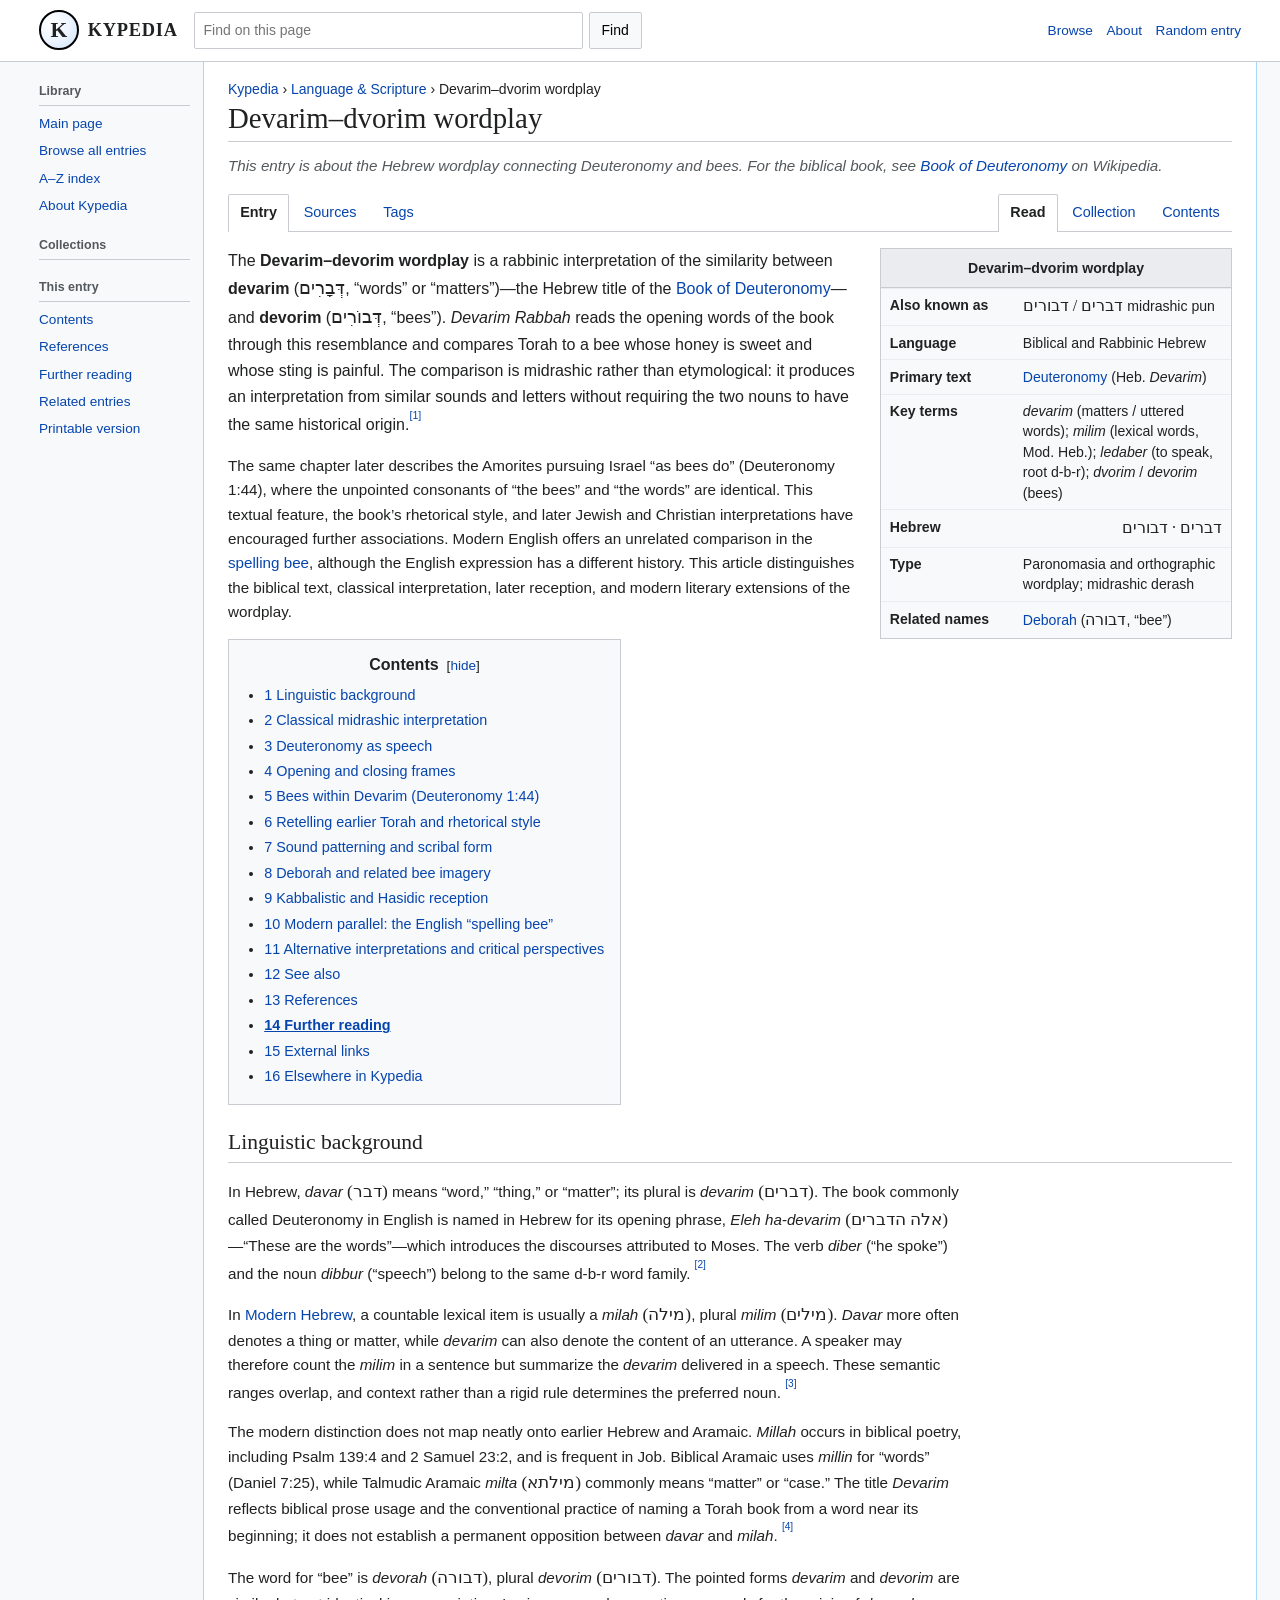
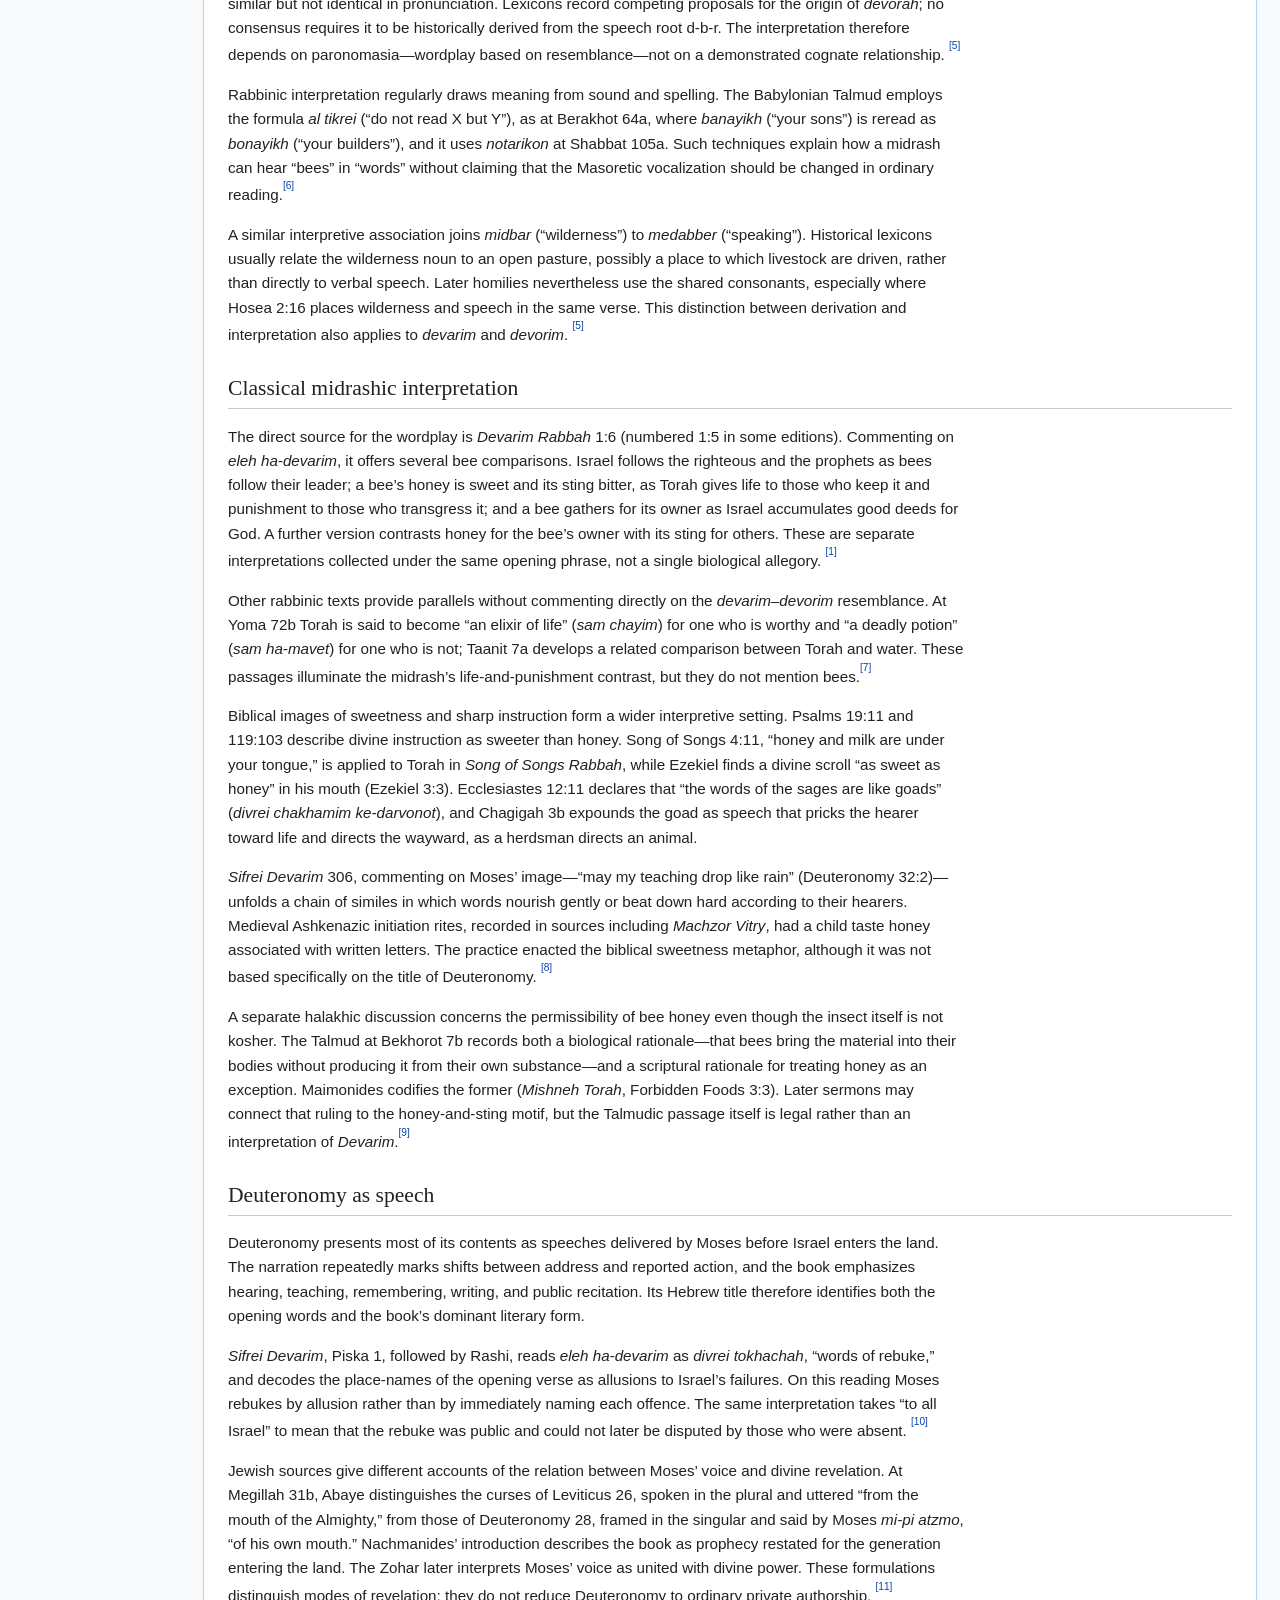
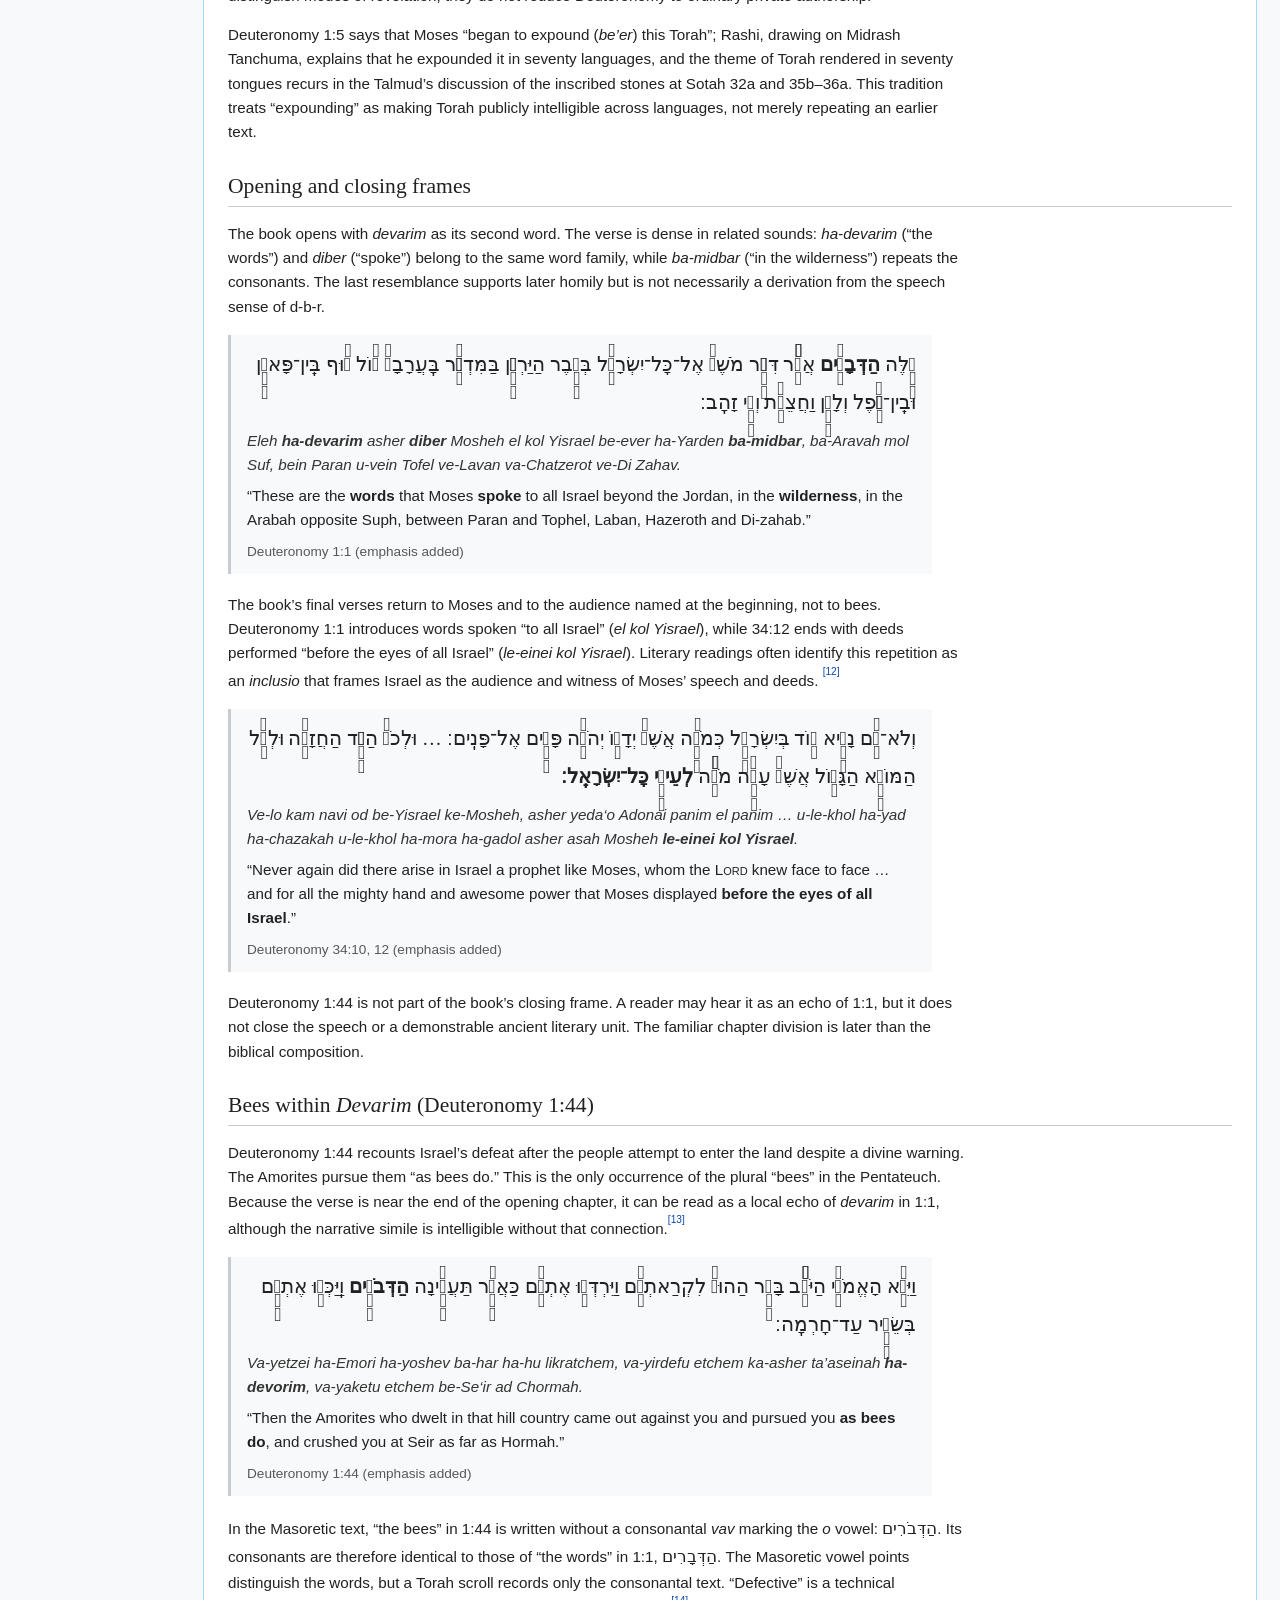
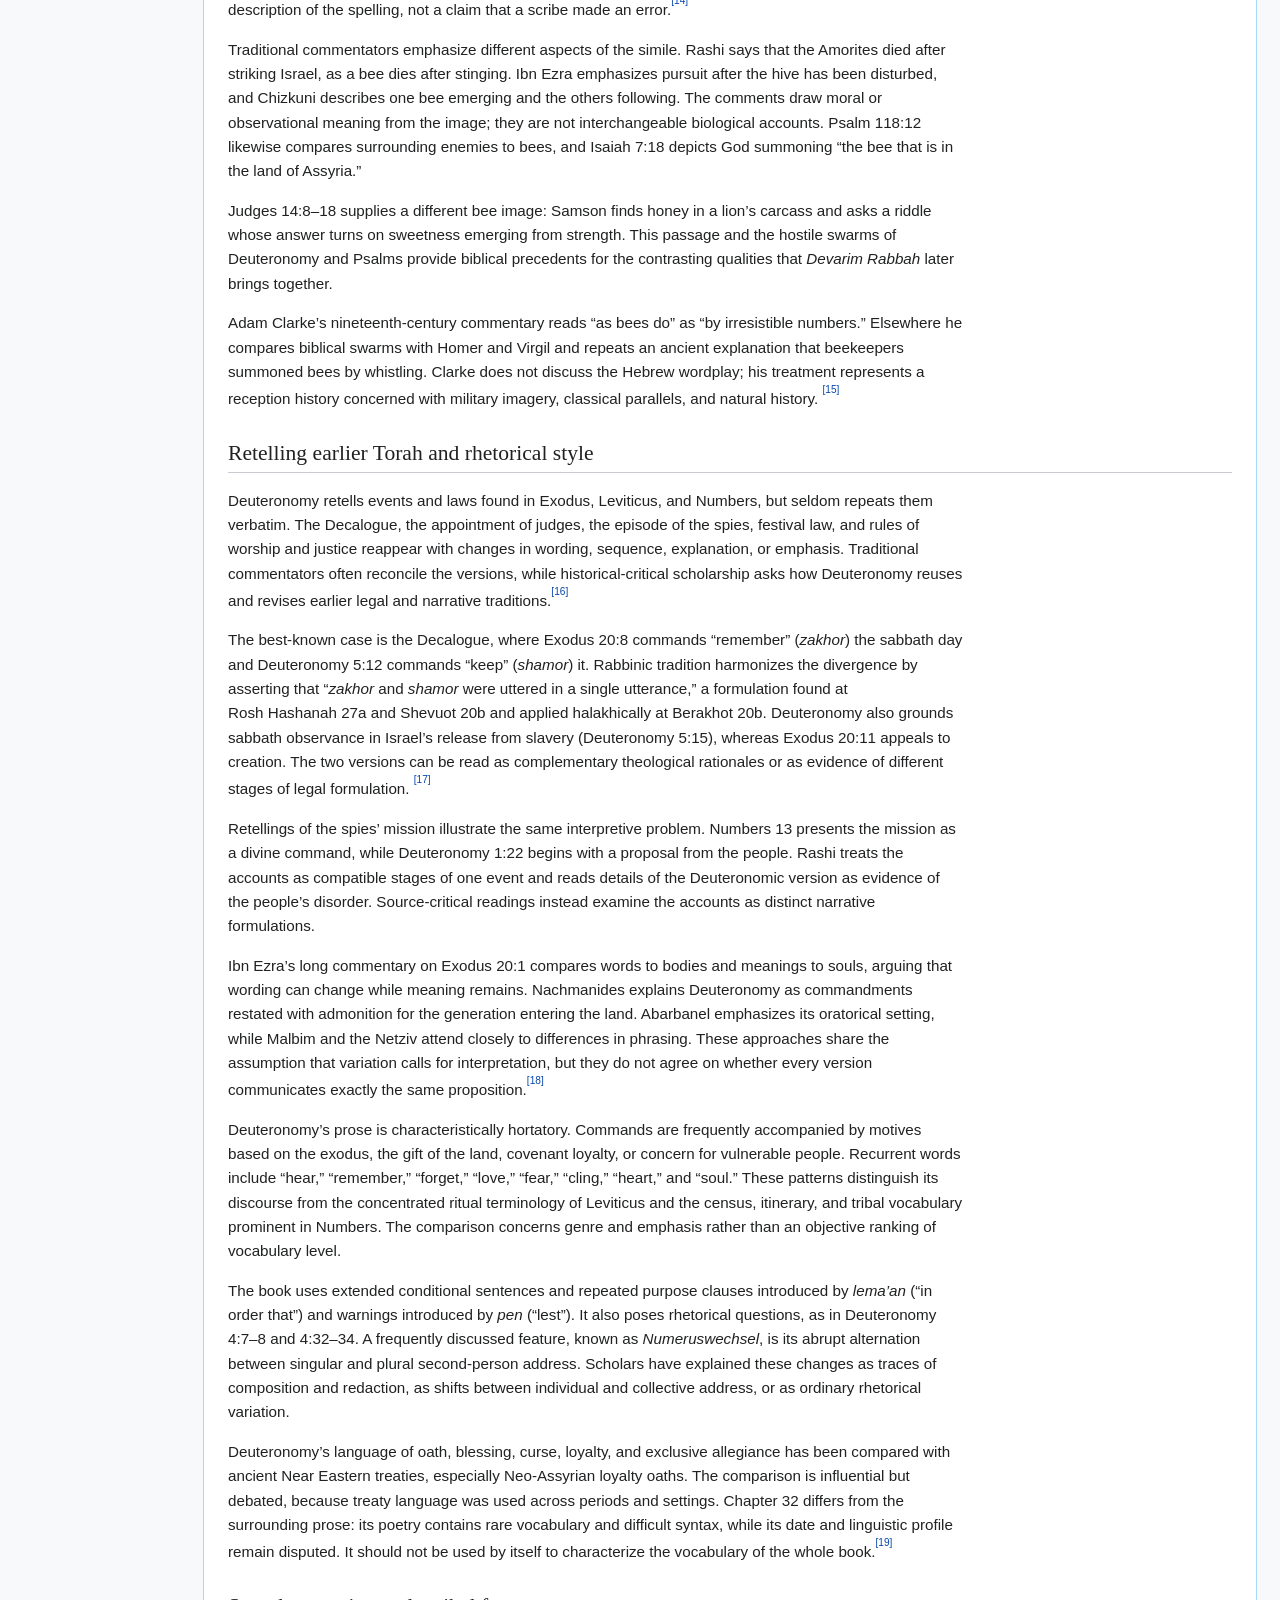
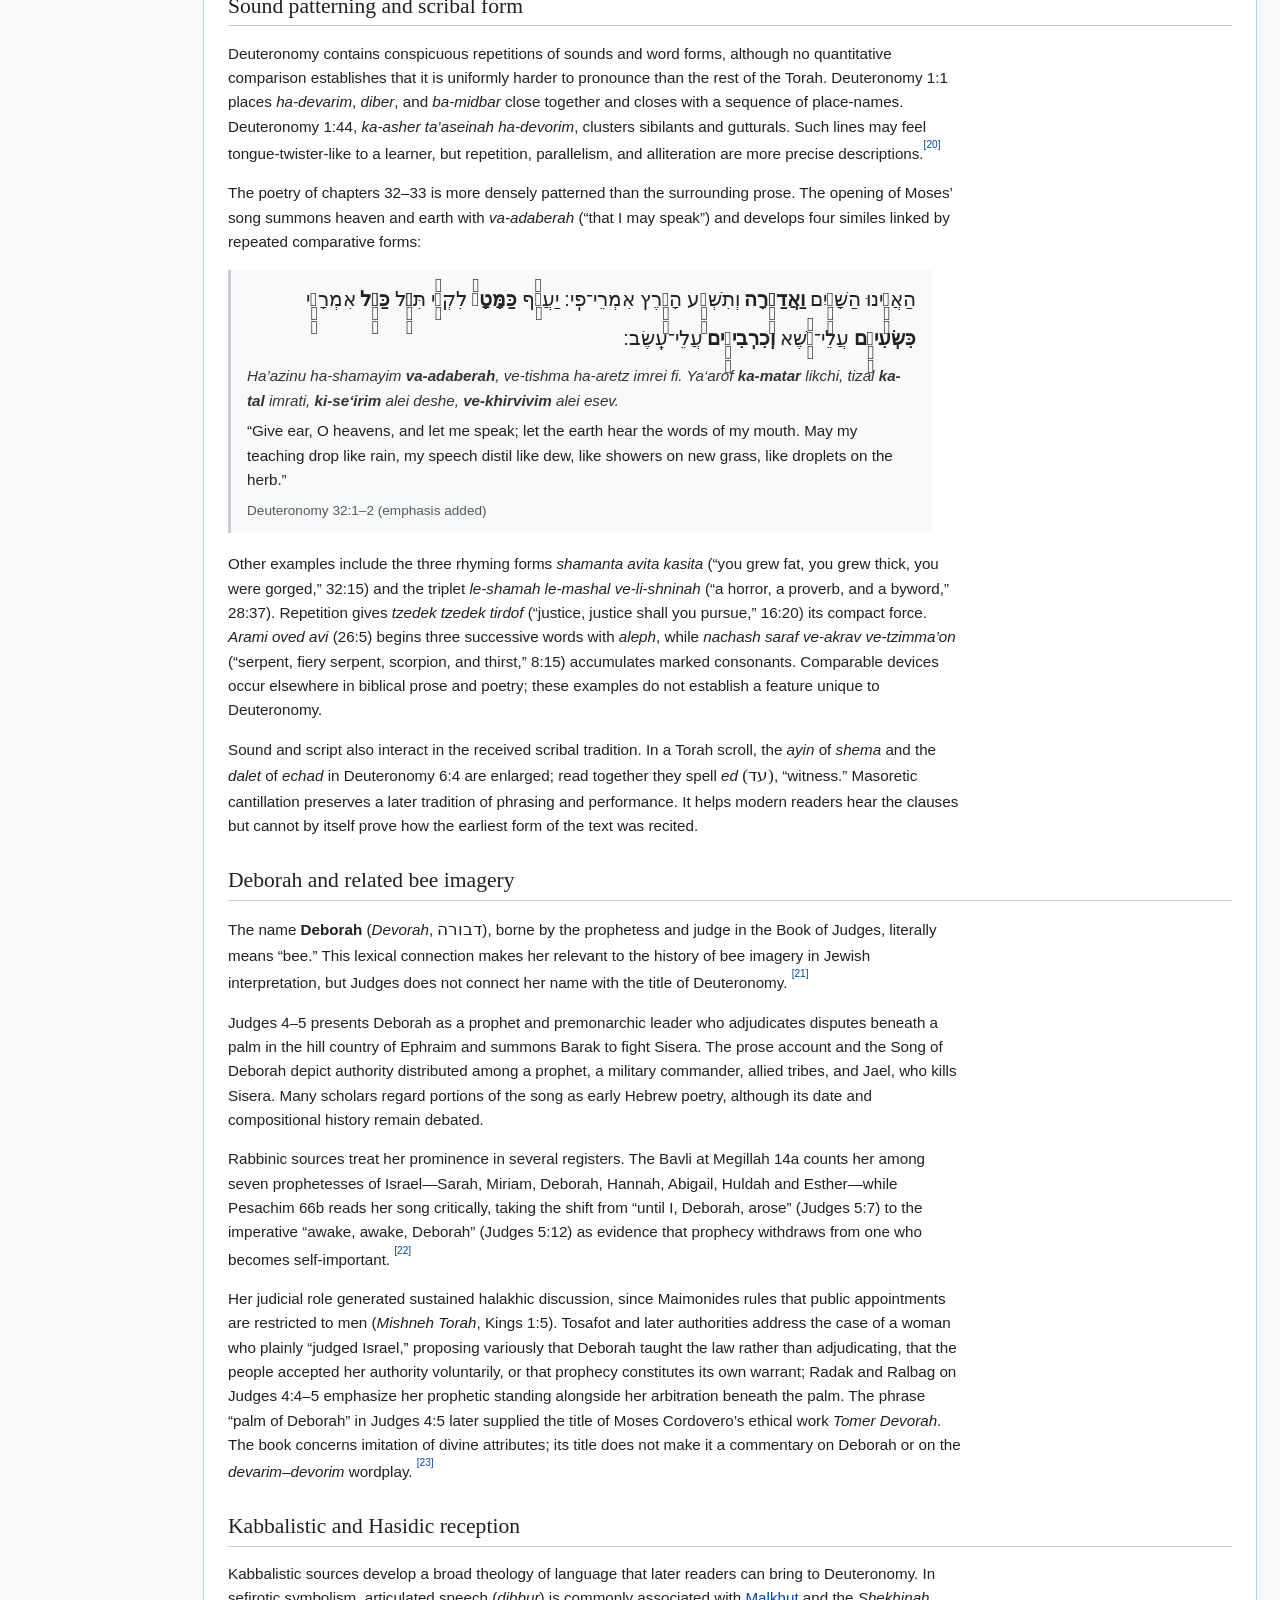
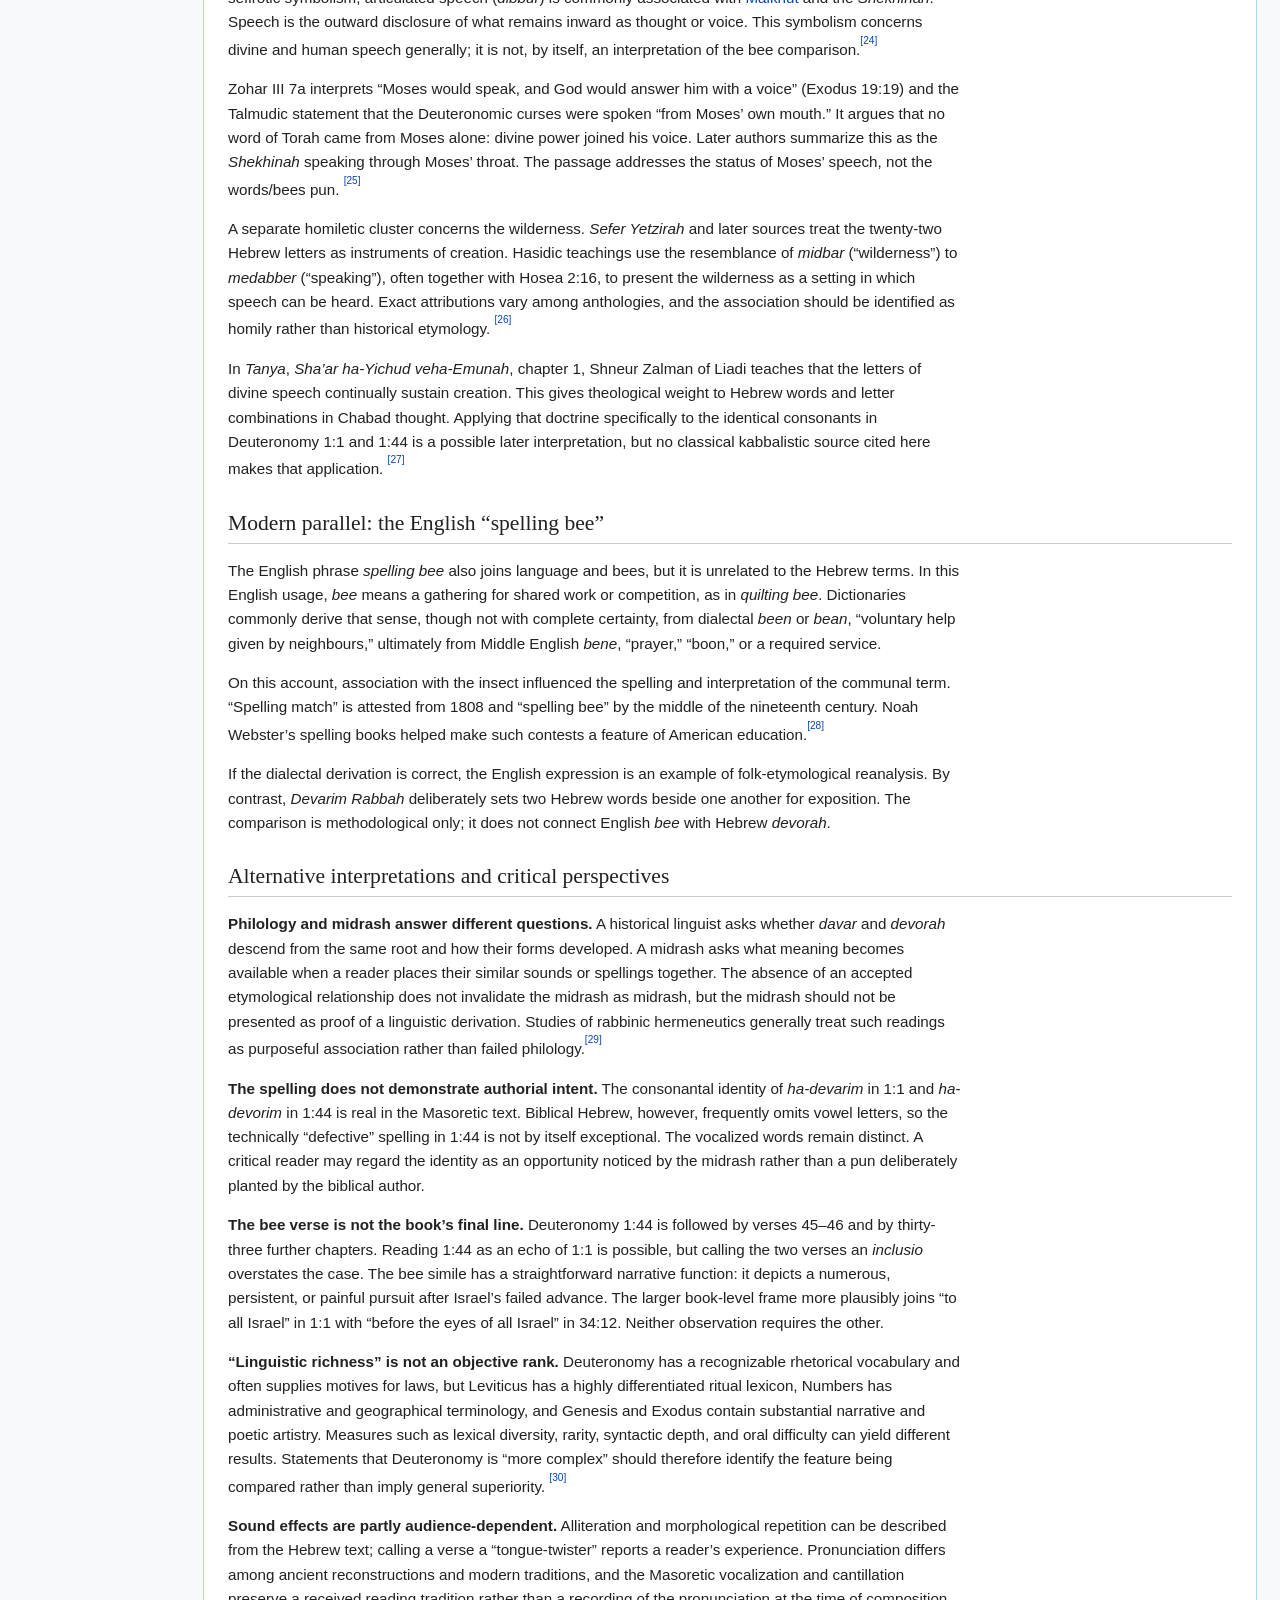
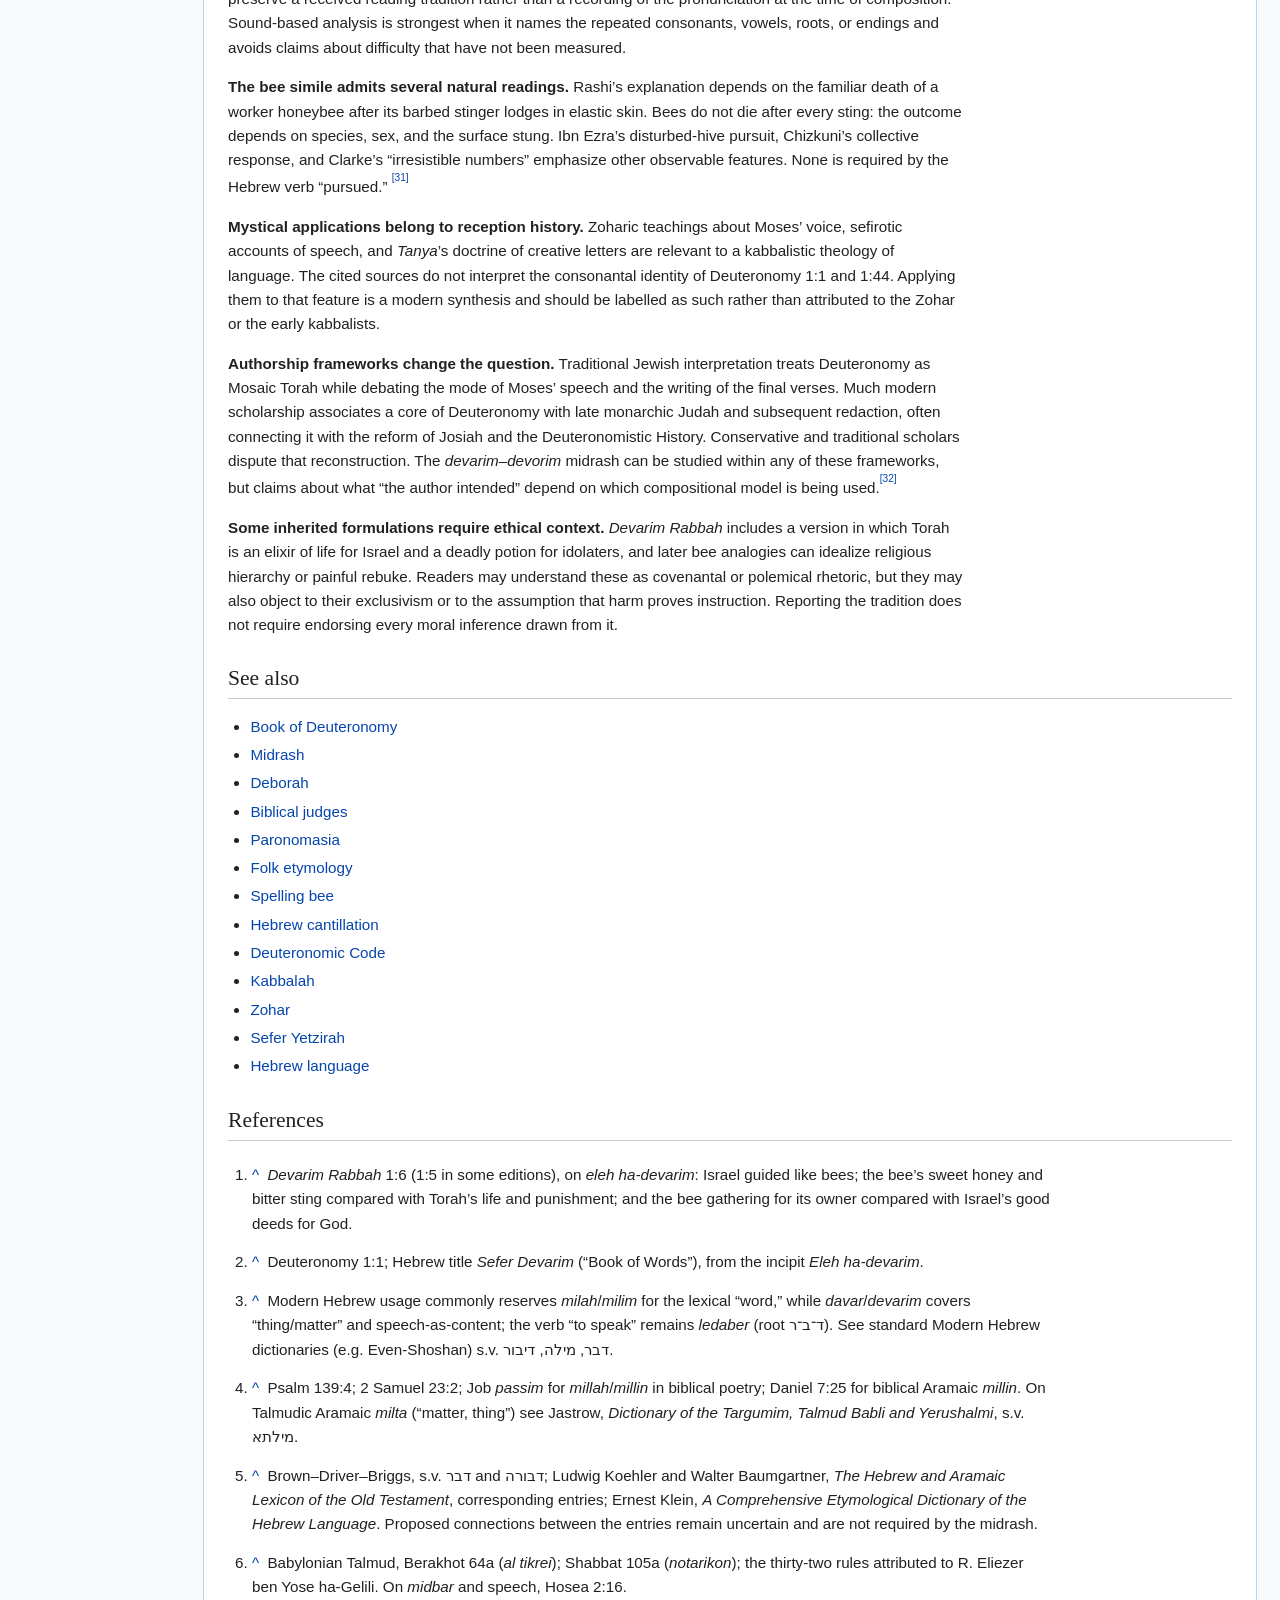
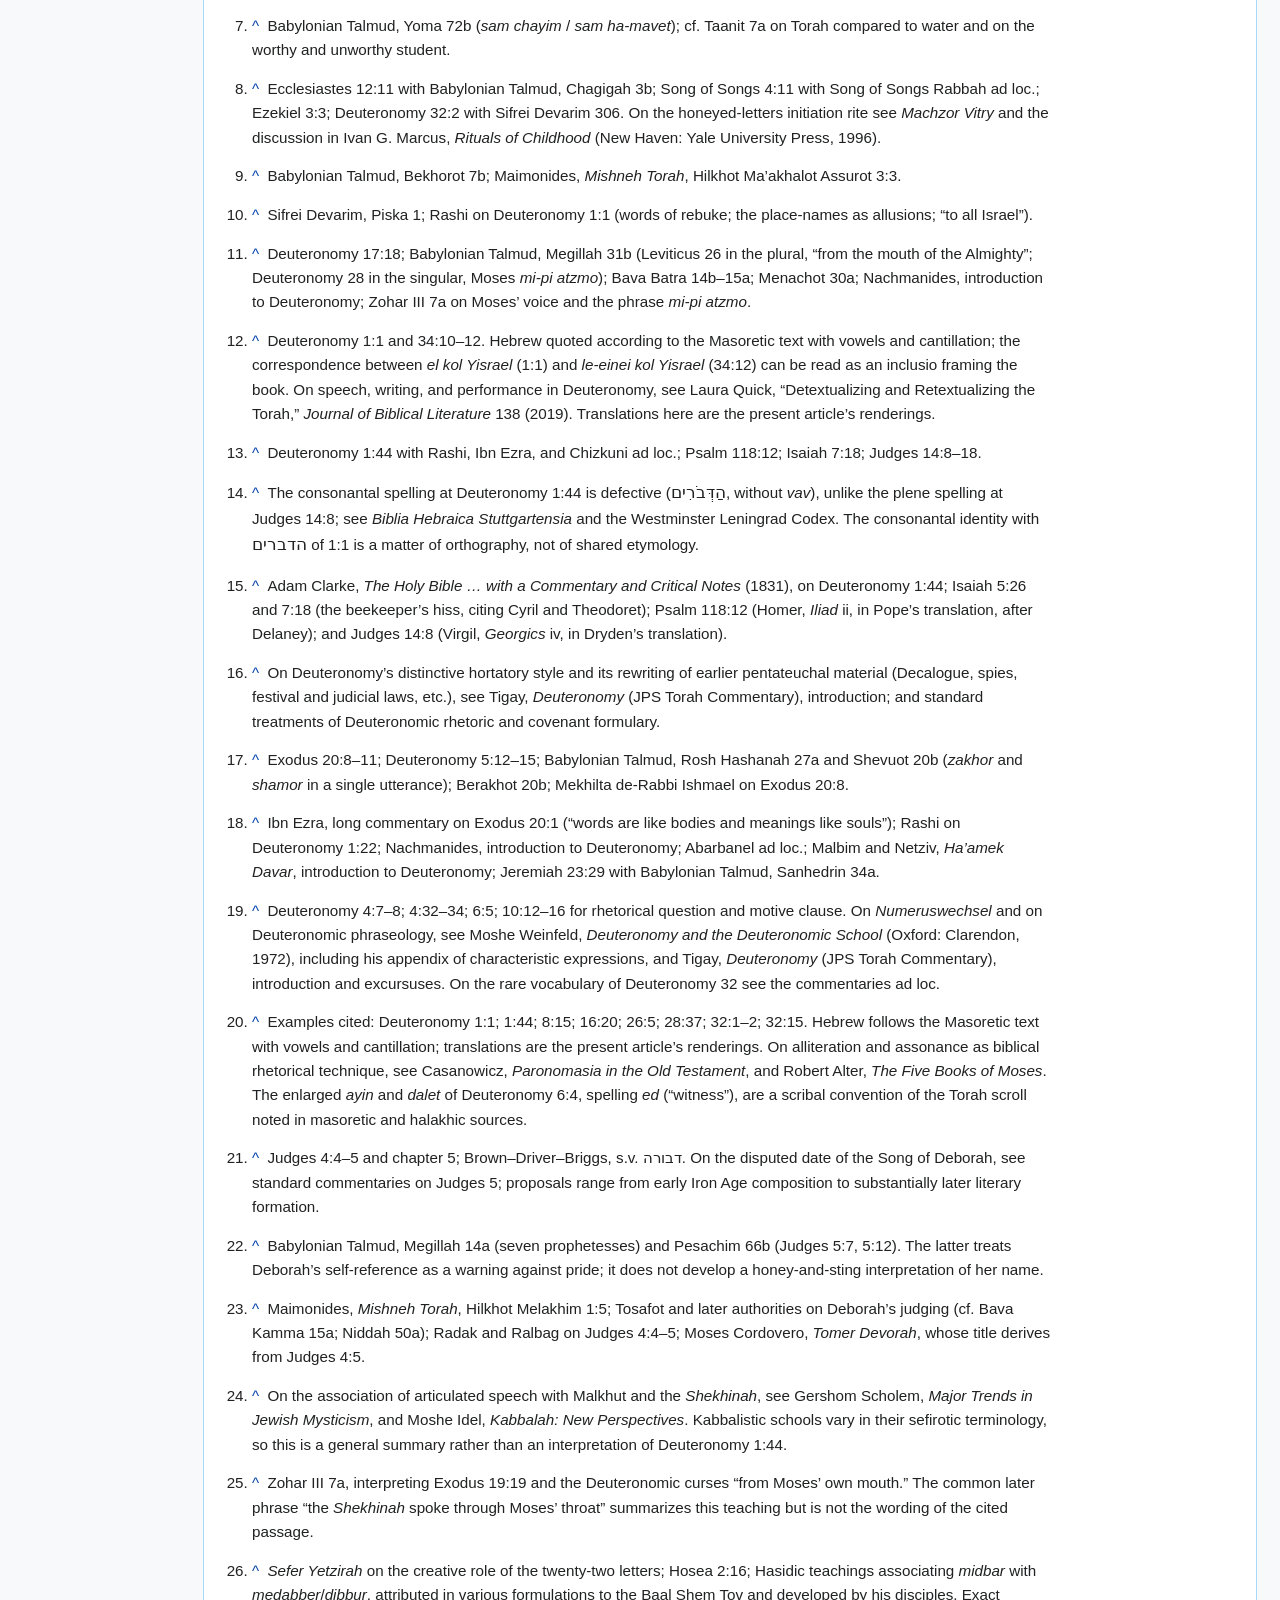
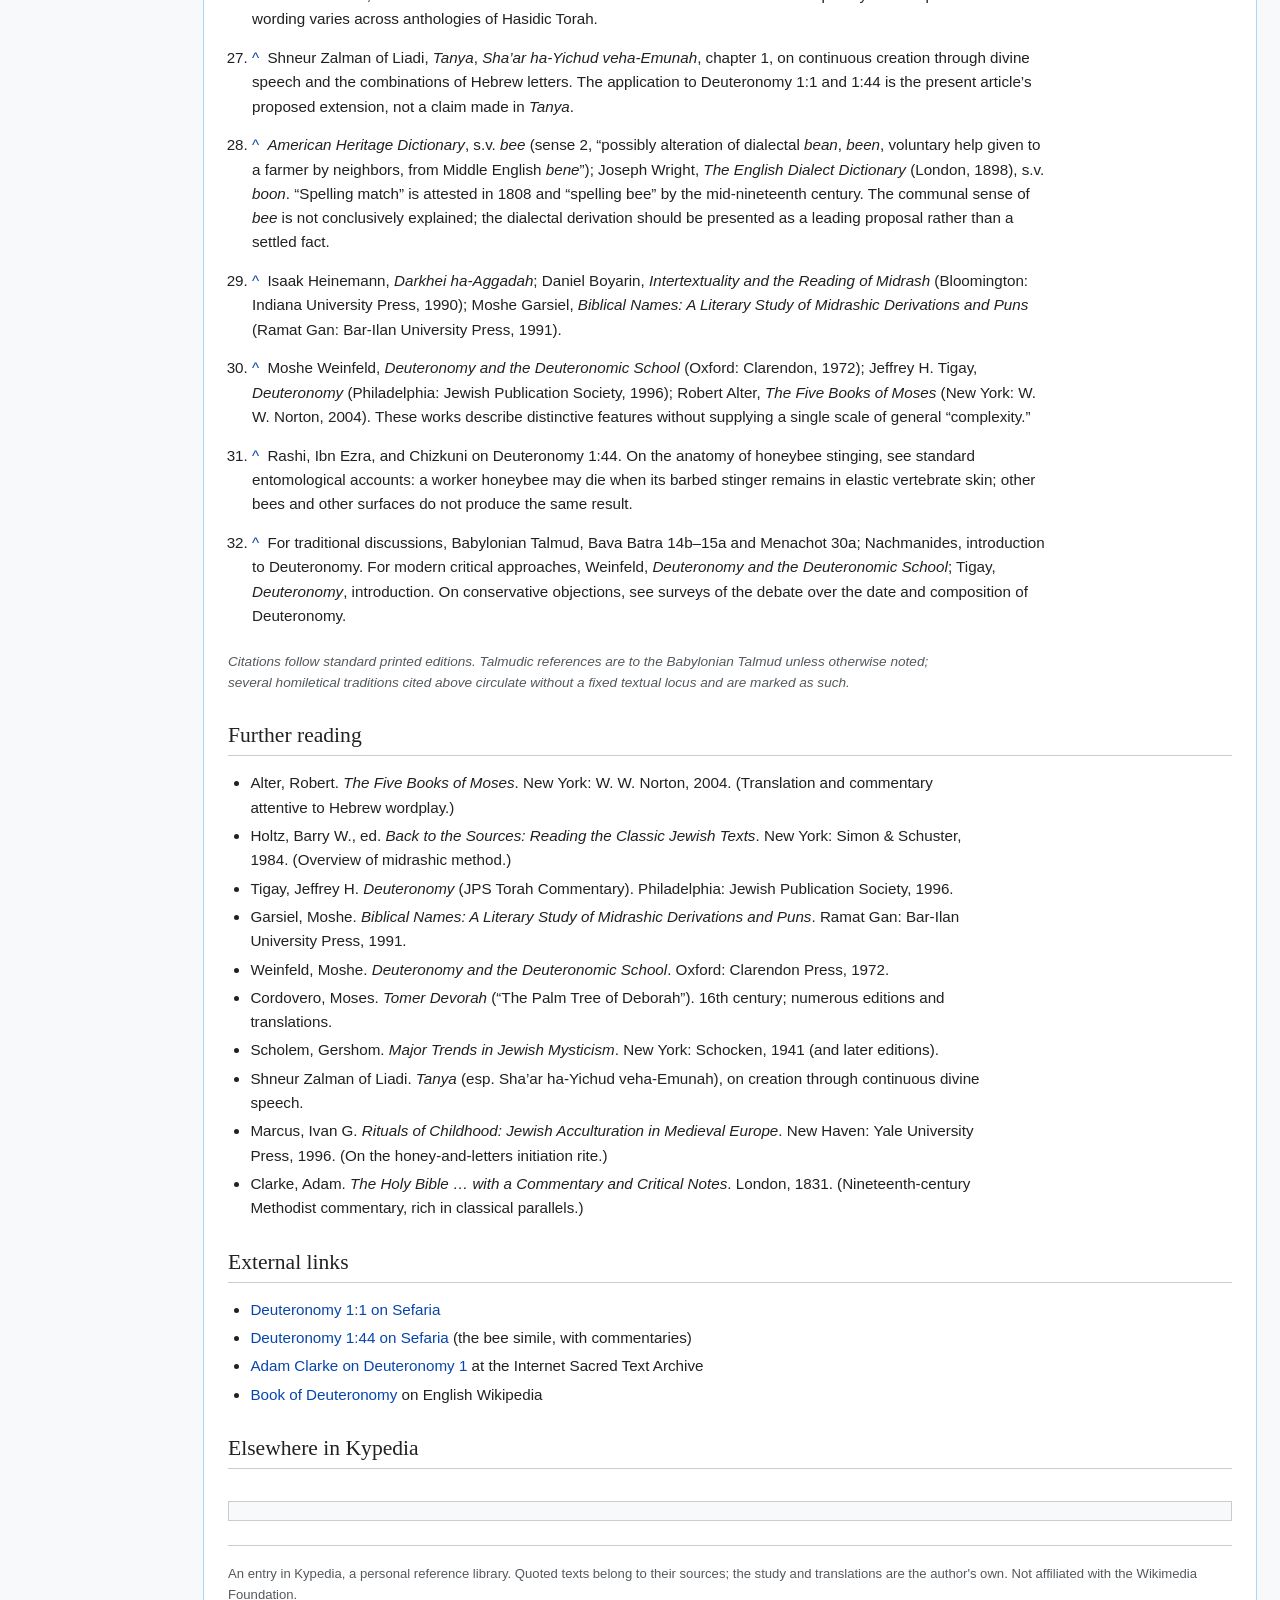
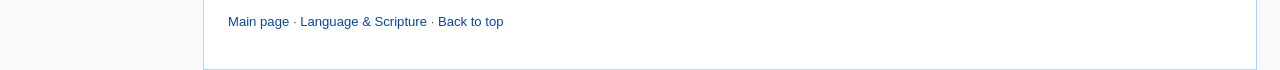
==== articles/devarim-dvorim-wordplay.html @ 19dd7d07 "Revise Devarim article for critical balance Distinguish philology from interpretation, document para" ====
<!DOCTYPE html>
<html lang="en" data-kp-root="../">
  <head>
    <meta charset="UTF-8" />
    <meta name="viewport" content="width=device-width, initial-scale=1.0" />
    <title>Devarim–dvorim wordplay — Kypedia</title>
    <meta
      name="description"
      content="The Hebrew title of Deuteronomy, devarim (“words”), differs from devorim (“bees”) by a vowel, and in an unpointed scroll not at all. A study of the pun and the homily built on it."
    />

    <!-- Kypedia entry metadata. Must match this entry's record in library.js. -->
    <meta name="kypedia:slug" content="devarim-dvorim-wordplay" />
    <meta name="kypedia:title" content="Devarim–dvorim wordplay" />
    <meta name="kypedia:collection" content="language" />
    <meta name="kypedia:kind" content="article" />
    <meta name="kypedia:status" content="stable" />
    <meta name="kypedia:created" content="2026-07-27" />
    <meta name="kypedia:updated" content="2026-07-28" />
    <meta
      name="kypedia:tags"
      content="hebrew-language, wordplay, etymology, bees, deuteronomy, midrash, talmud, zohar, moses, deborah, rashi, adam-clarke, mysticism, rhetoric, close-reading, philology, antiquity"
    />

    <link rel="stylesheet" href="../styles.css" />
    <link rel="stylesheet" href="../kypedia.css" />
  </head>
  <body>
    <a class="skip-link" href="#content">Jump to content</a>

    <header class="mw-header" role="banner">
      <div class="mw-header-inner">
        <a class="mw-logo" href="../index.html" aria-label="Kypedia main page">
          <span class="mw-logo-mark" aria-hidden="true">K</span>
          <span class="mw-logo-text">
            <span class="mw-logo-wordmark">KYPEDIA</span>
            <span class="mw-logo-tagline" data-kp-render="site-tagline"></span>
          </span>
        </a>
        <form class="mw-search" role="search" action="#" method="get">
          <label class="visually-hidden" for="searchInput">Find on this page</label>
          <input
            id="searchInput"
            type="search"
            name="search"
            placeholder="Find on this page"
            autocomplete="off"
          />
          <button type="submit">Find</button>
          <p class="k-search-fallback" id="searchFallback" hidden></p>
        </form>
        <nav class="mw-user-links" aria-label="Library tools">
          <a href="../browse.html">Browse</a>
          <a href="../about.html">About</a>
          <a id="randomEntry" href="../browse.html">Random entry</a>
        </nav>
      </div>
    </header>

    <div class="mw-page">
      <aside class="mw-sidebar" aria-label="Main menu">
        <nav>
          <h2 class="sidebar-heading">Library</h2>
          <ul class="sidebar-nav">
            <li><a href="../index.html">Main page</a></li>
            <li><a href="../browse.html">Browse all entries</a></li>
            <li><a href="../browse.html?group=letter">A–Z index</a></li>
            <li><a href="../about.html">About Kypedia</a></li>
          </ul>

          <h2 class="sidebar-heading">Collections</h2>
          <ul class="sidebar-nav" data-kp-render="nav-collections"></ul>

          <h2 class="sidebar-heading">This entry</h2>
          <ul class="sidebar-nav">
            <li><a href="#toc">Contents</a></li>
            <li><a href="#References">References</a></li>
            <li><a href="#Further_reading">Further reading</a></li>
            <li><a href="#Elsewhere_in_Kypedia">Related entries</a></li>
            <li><a id="printLink" href="#">Printable version</a></li>
          </ul>
        </nav>
      </aside>

      <main id="content" class="mw-content" role="main">
        <div class="k-breadcrumb">
          <a href="../index.html">Kypedia</a>
          <span class="k-sep">›</span>
          <a href="../browse.html?collection=language">Language &amp; Scripture</a>
          <span class="k-sep">›</span> Devarim–dvorim wordplay
        </div>

        <h1 id="firstHeading" class="firstHeading">
          Devarim–dvorim wordplay
        </h1>

        <div class="mw-body-content">
          <div class="k-article-meta" data-kp-render="article-meta"></div>

          <div class="hatnote">
            This entry is about the Hebrew wordplay connecting Deuteronomy and
            bees. For the biblical book, see
            <a href="https://en.wikipedia.org/wiki/Book_of_Deuteronomy" target="_blank" rel="noopener noreferrer">Book of Deuteronomy</a>
            on Wikipedia.
          </div>

          <div class="mw-article-toolbar" role="navigation" aria-label="Entry views">
            <div class="vector-menu-tabs">
              <a class="selected" href="#content">Entry</a>
              <a href="#References">Sources</a>
              <a href="#Categories">Tags</a>
            </div>
            <div class="vector-menu-views">
              <a class="selected" href="#content">Read</a>
              <a href="../browse.html?collection=language">Collection</a>
              <a href="#toc">Contents</a>
            </div>
          </div>

          <aside class="infobox">
            <div class="infobox-title">Devarim–dvorim wordplay</div>
            <table>
              <tbody>
                <tr>
                  <th>Also known as</th>
                  <td>
                    <span class="he" dir="rtl" lang="he">דברים / דבורים</span>
                    midrashic pun
                  </td>
                </tr>
                <tr>
                  <th>Language</th>
                  <td>Biblical and Rabbinic Hebrew</td>
                </tr>
                <tr>
                  <th>Primary text</th>
                  <td>
                    <a href="https://en.wikipedia.org/wiki/Book_of_Deuteronomy" target="_blank" rel="noopener noreferrer">Deuteronomy</a>
                    <span class="nowrap">(Heb. <i>Devarim</i>)</span>
                  </td>
                </tr>
                <tr>
                  <th>Key terms</th>
                  <td>
                    <i>devarim</i> (matters / uttered words);
                    <i>milim</i> (lexical words, Mod. Heb.);
                    <i>ledaber</i> (to speak, root d-b-r);
                    <i>dvorim</i> / <i>devorim</i> (bees)
                  </td>
                </tr>
                <tr>
                  <th>Hebrew</th>
                  <td class="he" dir="rtl" lang="he">דברים · דבורים</td>
                </tr>
                <tr>
                  <th>Type</th>
                  <td>Paronomasia and orthographic wordplay; midrashic derash</td>
                </tr>
                <tr>
                  <th>Related names</th>
                  <td>
                    <a href="https://en.wikipedia.org/wiki/Deborah" target="_blank" rel="noopener noreferrer">Deborah</a>
                    (<span class="he" dir="rtl" lang="he">דבורה</span>, “bee”)
                  </td>
                </tr>
              </tbody>
            </table>
          </aside>

          <p class="lead">
            The <b>Devarim–devorim wordplay</b> is a rabbinic interpretation of
            the similarity between <b>devarim</b>
            (<span class="he" dir="rtl" lang="he">דְּבָרִים</span>, “words” or
            “matters”)—the Hebrew title of the
            <a href="https://en.wikipedia.org/wiki/Book_of_Deuteronomy" target="_blank" rel="noopener noreferrer">Book of Deuteronomy</a>—and
            <b>devorim</b>
            (<span class="he" dir="rtl" lang="he">דְּבוֹרִים</span>, “bees”).
            <cite>Devarim Rabbah</cite> reads the opening words of the book through
            this resemblance and compares Torah to a bee whose honey is sweet and
            whose sting is painful. The comparison is midrashic rather than
            etymological: it produces an interpretation from similar sounds and
            letters without requiring the two nouns to have the same historical
            origin.<sup id="cite_ref-1" class="reference"><a href="#cite_note-1">[1]</a></sup>
          </p>
          <p>
            The same chapter later describes the Amorites pursuing Israel “as bees
            do” (Deuteronomy 1:44), where the unpointed consonants of “the bees”
            and “the words” are identical. This textual feature, the book’s
            rhetorical style, and later Jewish and Christian interpretations have
            encouraged further associations. Modern English offers an unrelated
            comparison in the
            <a href="https://en.wikipedia.org/wiki/Spelling_bee" target="_blank" rel="noopener noreferrer">spelling bee</a>,
            although the English expression has a different history. This article
            distinguishes the biblical text, classical interpretation, later
            reception, and modern literary extensions of the wordplay.
          </p>

          <div id="toc" class="toc" role="navigation" aria-labelledby="toctitle">
            <div class="toctitle">
              <h2 id="toctitle">Contents</h2>
              <span class="toc-toggle">
                [<a href="#" id="toggleToc" aria-controls="toc-list" aria-expanded="true">hide</a>]
              </span>
            </div>
            <ul id="toc-list"></ul>
          </div>

          <section id="Linguistic_background">
            <h2>
              <span class="mw-headline">Linguistic background</span>
            </h2>
            <p>
              In Hebrew, <i>davar</i>
              <span class="he" dir="rtl" lang="he">(דבר)</span> means “word,”
              “thing,” or “matter”; its plural is <i>devarim</i>
              <span class="he" dir="rtl" lang="he">(דברים)</span>. The book
              commonly called Deuteronomy in English is named in Hebrew for its
              opening phrase, <i>Eleh ha-devarim</i>
              <span class="he" dir="rtl" lang="he">(אלה הדברים)</span>—“These are
              the words”—which introduces the discourses attributed to Moses.
              The verb <i>diber</i> (“he spoke”) and the noun <i>dibbur</i>
              (“speech”) belong to the same d-b-r word family.
              <sup id="cite_ref-2" class="reference"><a href="#cite_note-2">[2]</a></sup>
            </p>
            <p>
              In
              <a href="https://en.wikipedia.org/wiki/Modern_Hebrew" target="_blank" rel="noopener noreferrer">Modern Hebrew</a>,
              a countable lexical item is usually a <i>milah</i>
              <span class="he" dir="rtl" lang="he">(מילה)</span>, plural
              <i>milim</i>
              <span class="he" dir="rtl" lang="he">(מילים)</span>. <i>Davar</i>
              more often denotes a thing or matter, while <i>devarim</i> can also
              denote the content of an utterance. A speaker may therefore count
              the <i>milim</i> in a sentence but summarize the <i>devarim</i>
              delivered in a speech. These semantic ranges overlap, and context
              rather than a rigid rule determines the preferred noun.
              <sup id="cite_ref-3" class="reference"><a href="#cite_note-3">[3]</a></sup>
            </p>
            <p>
              The modern distinction does not map neatly onto earlier Hebrew and
              Aramaic. <i>Millah</i> occurs in biblical poetry, including Psalm
              139:4 and 2 Samuel 23:2, and is frequent in Job. Biblical Aramaic
              uses <i>millin</i> for “words” (Daniel 7:25), while Talmudic Aramaic
              <i>milta</i>
              <span class="he" dir="rtl" lang="he">(מילתא)</span> commonly means
              “matter” or “case.” The title <i>Devarim</i> reflects biblical
              prose usage and the conventional practice of naming a Torah book
              from a word near its beginning; it does not establish a permanent
              opposition between <i>davar</i> and <i>milah</i>.
              <sup id="cite_ref-4" class="reference"><a href="#cite_note-4">[4]</a></sup>
            </p>
            <p>
              The word for “bee” is <i>devorah</i>
              <span class="he" dir="rtl" lang="he">(דבורה)</span>, plural
              <i>devorim</i>
              <span class="he" dir="rtl" lang="he">(דבורים)</span>. The pointed
              forms <i>devarim</i> and <i>devorim</i> are similar but not
              identical in pronunciation. Lexicons record competing proposals
              for the origin of <i>devorah</i>; no consensus requires it to be
              historically derived from the speech root d-b-r. The interpretation
              therefore depends on paronomasia—wordplay based on resemblance—not
              on a demonstrated cognate relationship.
              <sup id="cite_ref-5" class="reference"><a href="#cite_note-5">[5]</a></sup>
            </p>
            <p>
              Rabbinic interpretation regularly draws meaning from sound and
              spelling. The Babylonian Talmud employs the formula
              <i>al tikrei</i> (“do not read X but Y”), as at
              <span class="nowrap">Berakhot 64a</span>, where <i>banayikh</i>
              (“your sons”) is reread as <i>bonayikh</i> (“your builders”), and it
              uses <i>notarikon</i> at <span class="nowrap">Shabbat 105a</span>.
              Such techniques explain how a midrash can hear “bees” in “words”
              without claiming that the Masoretic vocalization should be changed
              in ordinary reading.<sup id="cite_ref-6" class="reference"><a href="#cite_note-6">[6]</a></sup>
            </p>
            <p>
              A similar interpretive association joins <i>midbar</i>
              (“wilderness”) to <i>medabber</i> (“speaking”). Historical lexicons
              usually relate the wilderness noun to an open pasture, possibly a
              place to which livestock are driven, rather than directly to verbal
              speech. Later homilies nevertheless use the shared consonants,
              especially where Hosea 2:16 places wilderness and speech in the same
              verse. This distinction between derivation and interpretation also
              applies to <i>devarim</i> and <i>devorim</i>.
              <sup class="reference"><a href="#cite_note-5">[5]</a></sup>
            </p>
          </section>

          <section id="Midrashic_interpretation">
            <h2>
              <span class="mw-headline">Classical midrashic interpretation</span>
            </h2>
            <p>
              The direct source for the wordplay is <cite>Devarim Rabbah</cite>
              1:6 (numbered 1:5 in some editions). Commenting on
              <i>eleh ha-devarim</i>, it offers several bee comparisons. Israel
              follows the righteous and the prophets as bees follow their leader;
              a bee’s honey is sweet and its sting bitter, as Torah gives life to
              those who keep it and punishment to those who transgress it; and a
              bee gathers for its owner as Israel accumulates good deeds for God.
              A further version contrasts honey for the bee’s owner with its sting
              for others. These are separate interpretations collected under the
              same opening phrase, not a single biological allegory.
              <sup class="reference"><a href="#cite_note-1">[1]</a></sup>
            </p>
            <p>
              Other rabbinic texts provide parallels without commenting directly
              on the <i>devarim–devorim</i> resemblance. At
              <span class="nowrap">Yoma 72b</span> Torah is
              said to become “an elixir of life” (<i>sam chayim</i>) for one who is
              worthy and “a deadly potion” (<i>sam ha-mavet</i>) for one who is
              not; <span class="nowrap">Taanit 7a</span> develops a related
              comparison between Torah and water. These passages illuminate the
              midrash’s life-and-punishment contrast, but they do not mention
              bees.<sup id="cite_ref-7" class="reference"><a href="#cite_note-7">[7]</a></sup>
            </p>
            <p>
              Biblical images of sweetness and sharp instruction form a wider
              interpretive setting. Psalms 19:11 and 119:103 describe divine
              instruction as sweeter than honey. Song of Songs 4:11, “honey and
              milk are under your tongue,” is applied to Torah in
              <cite>Song of Songs Rabbah</cite>, while Ezekiel finds a divine
              scroll “as sweet as honey” in his mouth (Ezekiel 3:3). Ecclesiastes
              12:11 declares that “the words of the sages are like goads”
              (<i>divrei chakhamim ke-darvonot</i>), and
              <span class="nowrap">Chagigah 3b</span> expounds the goad as
              speech that pricks the hearer toward life and directs the wayward,
              as a herdsman directs an animal.
            </p>
            <p>
              <cite>Sifrei Devarim</cite> 306, commenting on Moses’
              image—“may my teaching drop like rain” (Deuteronomy 32:2)—unfolds a
              chain of similes in which words nourish gently or beat down hard
              according to their hearers. Medieval Ashkenazic initiation rites,
              recorded in sources including <cite>Machzor Vitry</cite>, had a child
              taste honey associated with written letters. The practice enacted
              the biblical sweetness metaphor, although it was not based
              specifically on the title of Deuteronomy.
              <sup id="cite_ref-8" class="reference"><a href="#cite_note-8">[8]</a></sup>
            </p>
            <p>
              A separate halakhic discussion concerns the permissibility of bee
              honey even though the insect itself is not kosher. The Talmud at
              <span class="nowrap">Bekhorot 7b</span> records both a biological
              rationale—that bees bring the material into their bodies without
              producing it from their own substance—and a scriptural rationale for
              treating honey as an exception. Maimonides codifies the former
              (<cite>Mishneh Torah</cite>, Forbidden Foods 3:3). Later sermons may
              connect that ruling to the honey-and-sting motif, but the Talmudic
              passage itself is legal rather than an interpretation of
              <i>Devarim</i>.<sup id="cite_ref-9" class="reference"><a href="#cite_note-9">[9]</a></sup>
            </p>
          </section>

          <section id="In_Deuteronomy_Devarim">
            <h2>
              <span class="mw-headline">Deuteronomy as speech</span>
            </h2>
            <p>
              Deuteronomy presents most of its contents as speeches delivered by
              Moses before Israel enters the land. The narration repeatedly marks
              shifts between address and reported action, and the book emphasizes
              hearing, teaching, remembering, writing, and public recitation.
              Its Hebrew title therefore identifies both the opening words and
              the book’s dominant literary form.
            </p>
            <p>
              <cite>Sifrei Devarim</cite>, Piska 1, followed by Rashi, reads
              <i>eleh ha-devarim</i> as <i>divrei tokhachah</i>, “words of rebuke,”
              and decodes the place-names of the opening verse as allusions to
              Israel’s failures. On this reading Moses rebukes by allusion rather
              than by immediately naming each offence. The same interpretation
              takes “to all Israel” to mean that the rebuke was public and could
              not later be disputed by those who were absent.
              <sup id="cite_ref-10" class="reference"><a href="#cite_note-10">[10]</a></sup>
            </p>
            <p>
              Jewish sources give different accounts of the relation between
              Moses’ voice and divine revelation. At
              <span class="nowrap">Megillah 31b</span>, Abaye
              distinguishes the curses of Leviticus 26, spoken in the plural and
              uttered “from the mouth of the Almighty,” from those of Deuteronomy
              28, framed in the singular and said by Moses <i>mi-pi atzmo</i>, “of
              his own mouth.” Nachmanides’ introduction describes the book as
              prophecy restated for the generation entering the land. The Zohar
              later interprets Moses’ voice as united with divine power. These
              formulations distinguish modes of revelation; they do not reduce
              Deuteronomy to ordinary private authorship.
              <sup id="cite_ref-11" class="reference"><a href="#cite_note-11">[11]</a></sup>
            </p>
            <p>
              Deuteronomy 1:5 says that Moses “began to expound
              (<i>be’er</i>) this Torah”; Rashi, drawing on Midrash Tanchuma,
              explains that he expounded it in seventy languages, and the theme of
              Torah rendered in seventy tongues recurs in the Talmud’s discussion of
              the inscribed stones at
              <span class="nowrap">Sotah 32a and 35b–36a</span>. This tradition
              treats “expounding” as making Torah publicly intelligible across
              languages, not merely repeating an earlier text.
            </p>
          </section>

          <section id="Framing_verses">
            <h2>
              <span class="mw-headline">Opening and closing frames</span>
            </h2>
            <p>
              The book opens with <i>devarim</i> as its second word. The verse is
              dense in related sounds: <i>ha-devarim</i> (“the words”) and
              <i>diber</i> (“spoke”) belong to the same word family, while
              <i>ba-midbar</i> (“in the wilderness”) repeats the consonants.
              The last resemblance supports later homily but is not necessarily a
              derivation from the speech sense of d-b-r.
            </p>
            <blockquote class="verse">
              <span class="verse-he" lang="he" dir="rtl">
                אֵ֣לֶּה <b>הַדְּבָרִ֗ים</b> אֲשֶׁ֨ר דִּבֶּ֤ר מֹשֶׁה֙ אֶל־כׇּל־יִשְׂרָאֵ֔ל
                בְּעֵ֖בֶר הַיַּרְדֵּ֑ן בַּמִּדְבָּ֡ר בָּֽעֲרָבָה֩ מ֨וֹל ס֜וּף
                בֵּֽין־פָּארָ֧ן וּבֵֽין־תֹּ֛פֶל וְלָבָ֥ן וַחֲצֵרֹ֖ת וְדִ֥י זָהָֽב׃
              </span>
              <span class="verse-tr">
                Eleh <b>ha-devarim</b> asher <b>diber</b> Mosheh el kol Yisrael
                be-ever ha-Yarden <b>ba-midbar</b>, ba-Aravah mol Suf, bein Paran
                u-vein Tofel ve-Lavan va-Chatzerot ve-Di Zahav.
              </span>
              <span class="verse-en">
                “These are the <b>words</b> that Moses <b>spoke</b> to all Israel
                beyond the Jordan, in the <b>wilderness</b>, in the Arabah opposite
                Suph, between Paran and Tophel, Laban, Hazeroth and Di-zahab.”
              </span>
              <span class="verse-ref">Deuteronomy 1:1 (emphasis added)</span>
            </blockquote>
            <p>
              The book’s final verses return to Moses and to the audience named at
              the beginning, not to bees. Deuteronomy 1:1 introduces words spoken
              “to all Israel” (<i>el kol Yisrael</i>), while 34:12 ends with deeds
              performed “before the eyes of all Israel”
              (<i>le-einei kol Yisrael</i>). Literary readings often identify this
              repetition as an <i>inclusio</i> that frames Israel as the audience
              and witness of Moses’ speech and deeds.
              <sup id="cite_ref-12" class="reference"><a href="#cite_note-12">[12]</a></sup>
            </p>
            <blockquote class="verse">
              <span class="verse-he" lang="he" dir="rtl">
                וְלֹא־קָ֨ם נָבִ֥יא ע֛וֹד בְּיִשְׂרָאֵ֖ל כְּמֹשֶׁ֑ה אֲשֶׁר֙ יְדָע֣וֹ
                יְהֹוָ֔ה פָּנִ֖ים אֶל־פָּנִֽים׃ … וּלְכֹל֙ הַיָּ֣ד הַחֲזָקָ֔ה
                וּלְכֹ֖ל הַמּוֹרָ֣א הַגָּד֑וֹל אֲשֶׁר֙ עָשָׂ֣ה מֹשֶׁ֔ה
                <b>לְעֵינֵ֖י כׇּל־יִשְׂרָאֵֽל׃</b>
              </span>
              <span class="verse-tr">
                Ve-lo kam navi od be-Yisrael ke-Mosheh, asher yeda‘o Adonai panim el
                panim … u-le-khol ha-yad ha-chazakah u-le-khol ha-mora ha-gadol
                asher asah Mosheh <b>le-einei kol Yisrael</b>.
              </span>
              <span class="verse-en">
                “Never again did there arise in Israel a prophet like Moses, whom the
                <span class="nowrap">L<span class="sc">ord</span></span>
                knew face to face … and for all the mighty hand and awesome power
                that Moses displayed <b>before the eyes of all Israel</b>.”
              </span>
              <span class="verse-ref">Deuteronomy 34:10, 12 (emphasis added)</span>
            </blockquote>
            <p>
              Deuteronomy 1:44 is not part of the book’s closing frame. A reader
              may hear it as an echo of 1:1, but it does not close the speech or a
              demonstrable ancient literary unit. The familiar chapter division is
              later than the biblical composition.
            </p>
          </section>

          <section id="Bees_in_Deuteronomy_1_44">
            <h2>
              <span class="mw-headline">Bees within <i>Devarim</i> (Deuteronomy 1:44)</span>
            </h2>
            <p>
              Deuteronomy 1:44 recounts Israel’s defeat after the people attempt to
              enter the land despite a divine warning. The Amorites pursue them
              “as bees do.” This is the only occurrence of the plural “bees” in the
              Pentateuch. Because the verse is near the end of the opening
              chapter, it can be read as a local echo of <i>devarim</i> in 1:1,
              although the narrative simile is intelligible without that
              connection.<sup id="cite_ref-13" class="reference"><a href="#cite_note-13">[13]</a></sup>
            </p>
            <blockquote class="verse">
              <span class="verse-he" lang="he" dir="rtl">
                וַיֵּצֵ֨א הָאֱמֹרִ֜י הַיֹּשֵׁ֨ב בָּהָ֤ר הַהוּא֙ לִקְרַאתְכֶ֔ם
                וַיִּרְדְּפ֣וּ אֶתְכֶ֔ם כַּאֲשֶׁ֥ר תַּעֲשֶׂ֖ינָה <b>הַדְּבֹרִ֑ים</b>
                וַֽיַּכְּת֥וּ אֶתְכֶ֛ם בְּשֵׂעִ֖יר עַד־חׇרְמָֽה׃
              </span>
              <span class="verse-tr">
                Va-yetzei ha-Emori ha-yoshev ba-har ha-hu likratchem, va-yirdefu
                etchem ka-asher ta’aseinah <b>ha-devorim</b>, va-yaketu etchem
                be-Se‘ir ad Chormah.
              </span>
              <span class="verse-en">
                “Then the Amorites who dwelt in that hill country came out against
                you and pursued you <b>as bees do</b>, and crushed you at Seir as far
                as Hormah.”
              </span>
              <span class="verse-ref">Deuteronomy 1:44 (emphasis added)</span>
            </blockquote>
            <p>
              In the Masoretic text, “the bees” in 1:44 is written without a
              consonantal <i>vav</i> marking the <i>o</i> vowel:
              <span class="he" dir="rtl" lang="he">הַדְּבֹרִים</span>. Its
              consonants are therefore identical to those of “the words” in 1:1,
              <span class="he" dir="rtl" lang="he">הַדְּבָרִים</span>. The
              Masoretic vowel points distinguish the words, but a Torah scroll
              records only the consonantal text. “Defective” is a technical
              description of the spelling, not a claim that a scribe made an
              error.<sup id="cite_ref-14" class="reference"><a href="#cite_note-14">[14]</a></sup>
            </p>
            <p>
              Traditional commentators emphasize different aspects of the simile.
              Rashi says that the Amorites died after striking Israel, as a bee
              dies after stinging. Ibn Ezra emphasizes pursuit after the hive has
              been disturbed, and Chizkuni describes one bee emerging and the
              others following. The comments draw moral or observational meaning
              from the image; they are not interchangeable biological accounts.
              Psalm 118:12 likewise compares surrounding enemies to bees, and
              Isaiah 7:18 depicts God summoning “the bee that is in the land of
              Assyria.”
            </p>
            <p>
              Judges 14:8–18 supplies a different bee image: Samson finds honey in
              a lion’s carcass and asks a riddle whose answer turns on sweetness
              emerging from strength. This passage and the hostile swarms of
              Deuteronomy and Psalms provide biblical precedents for the contrasting
              qualities that <cite>Devarim Rabbah</cite> later brings together.
            </p>
            <p>
              Adam Clarke’s nineteenth-century commentary reads “as bees do” as
              “by irresistible numbers.” Elsewhere he compares biblical swarms with
              Homer and Virgil and repeats an ancient explanation that beekeepers
              summoned bees by whistling. Clarke does not discuss the Hebrew
              wordplay; his treatment represents a reception history concerned
              with military imagery, classical parallels, and natural history.
              <sup id="cite_ref-15" class="reference"><a href="#cite_note-15">[15]</a></sup>
            </p>
          </section>

          <section id="Linguistic_richness">
            <h2>
              <span class="mw-headline">Retelling earlier Torah and rhetorical style</span>
            </h2>
            <p>
              Deuteronomy retells events and laws found in Exodus, Leviticus, and
              Numbers, but seldom repeats them verbatim. The Decalogue, the
              appointment of judges, the episode of the spies, festival law, and
              rules of worship and justice reappear with changes in wording,
              sequence, explanation, or emphasis. Traditional commentators often
              reconcile the versions, while historical-critical scholarship asks
              how Deuteronomy reuses and revises earlier legal and narrative
              traditions.<sup id="cite_ref-16" class="reference"><a href="#cite_note-16">[16]</a></sup>
            </p>
            <p>
              The best-known case is the Decalogue, where Exodus 20:8 commands
              “remember” (<i>zakhor</i>) the sabbath day and Deuteronomy 5:12
              commands “keep” (<i>shamor</i>) it. Rabbinic tradition harmonizes the
              divergence by asserting that “<i>zakhor</i> and <i>shamor</i> were
              uttered in a single utterance,” a formulation found at
              <span class="nowrap">Rosh Hashanah 27a</span> and
              <span class="nowrap">Shevuot 20b</span> and applied halakhically at
              <span class="nowrap">Berakhot 20b</span>. Deuteronomy also grounds
              sabbath observance in Israel’s release from slavery (Deuteronomy
              5:15), whereas Exodus 20:11 appeals to creation. The two versions can
              be read as complementary theological rationales or as evidence of
              different stages of legal formulation.
              <sup id="cite_ref-17" class="reference"><a href="#cite_note-17">[17]</a></sup>
            </p>
            <p>
              Retellings of the spies’ mission illustrate the same interpretive
              problem. Numbers 13 presents the mission as a divine command, while
              Deuteronomy 1:22 begins with a proposal from the people. Rashi treats
              the accounts as compatible stages of one event and reads details of
              the Deuteronomic version as evidence of the people’s disorder.
              Source-critical readings instead examine the accounts as distinct
              narrative formulations.
            </p>
            <p>
              Ibn Ezra’s long commentary on Exodus 20:1 compares words to bodies
              and meanings to souls, arguing that wording can change while meaning
              remains. Nachmanides explains Deuteronomy as commandments restated
              with admonition for the generation entering the land. Abarbanel
              emphasizes its oratorical setting, while Malbim and the Netziv attend
              closely to differences in phrasing. These approaches share the
              assumption that variation calls for interpretation, but they do not
              agree on whether every version communicates exactly the same
              proposition.<sup id="cite_ref-18" class="reference"><a href="#cite_note-18">[18]</a></sup>
            </p>
            <p>
              Deuteronomy’s prose is characteristically hortatory. Commands are
              frequently accompanied by motives based on the exodus, the gift of
              the land, covenant loyalty, or concern for vulnerable people.
              Recurrent words include “hear,” “remember,” “forget,” “love,”
              “fear,” “cling,” “heart,” and “soul.” These patterns distinguish its
              discourse from the concentrated ritual terminology of Leviticus and
              the census, itinerary, and tribal vocabulary prominent in Numbers.
              The comparison concerns genre and emphasis rather than an objective
              ranking of vocabulary level.
            </p>
            <p>
              The book uses extended conditional sentences and repeated purpose
              clauses introduced by <i>lema’an</i> (“in order that”) and warnings
              introduced by <i>pen</i> (“lest”). It also poses rhetorical
              questions, as in Deuteronomy 4:7–8 and 4:32–34. A frequently
              discussed feature, known as
              <i>Numeruswechsel</i>, is its abrupt alternation between singular and
              plural second-person address. Scholars have explained these changes
              as traces of composition and redaction, as shifts between individual
              and collective address, or as ordinary rhetorical variation.
            </p>
            <p>
              Deuteronomy’s language of oath, blessing, curse, loyalty, and
              exclusive allegiance has been compared with ancient Near Eastern
              treaties, especially Neo-Assyrian loyalty oaths. The comparison is
              influential but debated, because treaty language was used across
              periods and settings. Chapter 32 differs from the surrounding prose:
              its poetry contains rare vocabulary and difficult syntax, while its
              date and linguistic profile remain disputed.
              It should not be used by itself to characterize the vocabulary of
              the whole book.<sup id="cite_ref-19" class="reference"><a href="#cite_note-19">[19]</a></sup>
            </p>
          </section>

          <section id="Phonetic_texture">
            <h2>
              <span class="mw-headline">Sound patterning and scribal form</span>
            </h2>
            <p>
              Deuteronomy contains conspicuous repetitions of sounds and word
              forms, although no quantitative comparison establishes that it is
              uniformly harder to pronounce than the rest of the Torah.
              Deuteronomy 1:1 places <i>ha-devarim</i>, <i>diber</i>, and
              <i>ba-midbar</i> close together and closes with a sequence of
              place-names. Deuteronomy 1:44,
              <i>ka-asher ta’aseinah ha-devorim</i>, clusters sibilants and
              gutturals. Such lines may feel tongue-twister-like to a learner, but
              repetition, parallelism, and alliteration are more precise
              descriptions.<sup id="cite_ref-20" class="reference"><a href="#cite_note-20">[20]</a></sup>
            </p>
            <p>
              The poetry of chapters 32–33 is more densely patterned than the
              surrounding prose. The opening of Moses’ song summons heaven and
              earth with <i>va-adaberah</i> (“that I may speak”) and develops four
              similes linked by repeated comparative forms:
            </p>
            <blockquote class="verse">
              <span class="verse-he" lang="he" dir="rtl">
                הַאֲזִ֥ינוּ הַשָּׁמַ֖יִם <b>וַאֲדַבֵּ֑רָה</b> וְתִשְׁמַ֥ע הָאָ֖רֶץ
                אִמְרֵי־פִֽי׃ יַעֲרֹ֤ף <b>כַּמָּטָר֙</b> לִקְחִ֔י תִּזַּ֥ל
                <b>כַּטַּ֖ל</b> אִמְרָתִ֑י <b>כִּשְׂעִירִ֣ם</b> עֲלֵי־דֶ֔שֶׁא
                <b>וְכִרְבִיבִ֖ים</b> עֲלֵי־עֵֽשֶׂב׃
              </span>
              <span class="verse-tr">
                Ha’azinu ha-shamayim <b>va-adaberah</b>, ve-tishma ha-aretz imrei fi.
                Ya‘arof <b>ka-matar</b> likchi, tizal <b>ka-tal</b> imrati,
                <b>ki-se‘irim</b> alei deshe, <b>ve-khirvivim</b> alei esev.
              </span>
              <span class="verse-en">
                “Give ear, O heavens, and let me speak; let the earth hear the words
                of my mouth. May my teaching drop like rain, my speech distil like
                dew, like showers on new grass, like droplets on the herb.”
              </span>
              <span class="verse-ref">Deuteronomy 32:1–2 (emphasis added)</span>
            </blockquote>
            <p>
              Other examples include the three rhyming forms
              <i>shamanta avita kasita</i> (“you grew fat, you grew thick, you were
              gorged,” 32:15) and the triplet
              <i>le-shamah le-mashal ve-li-shninah</i> (“a horror, a proverb, and a
              byword,” 28:37). Repetition gives
              <i>tzedek tzedek tirdof</i> (“justice, justice shall you pursue,”
              16:20) its compact force. <i>Arami oved avi</i> (26:5) begins three
              successive words with <i>aleph</i>, while
              <i>nachash saraf ve-akrav ve-tzimma’on</i> (“serpent, fiery serpent,
              scorpion, and thirst,” 8:15) accumulates marked consonants.
              Comparable devices occur elsewhere in biblical prose and poetry;
              these examples do not establish a feature unique to Deuteronomy.
            </p>
            <p>
              Sound and script also interact in the received scribal tradition.
              In a Torah scroll, the <i>ayin</i> of <i>shema</i> and the
              <i>dalet</i> of <i>echad</i> in Deuteronomy 6:4 are enlarged; read
              together they spell <i>ed</i>
              <span class="he" dir="rtl" lang="he">(עד)</span>, “witness.”
              Masoretic cantillation preserves a later tradition of phrasing and
              performance. It helps modern readers hear the clauses but cannot by
              itself prove how the earliest form of the text was recited.
            </p>
          </section>

          <section id="Related_names_and_imagery">
            <h2>
              <span class="mw-headline">Deborah and related bee imagery</span>
            </h2>
            <p>
              The name <b>Deborah</b> (<i>Devorah</i>,
              <span class="he" dir="rtl" lang="he">דבורה</span>), borne by the
              prophetess and judge in the Book of Judges, literally means “bee.”
              This lexical connection makes her relevant to the history of bee
              imagery in Jewish interpretation, but Judges does not connect her
              name with the title of Deuteronomy.
              <sup id="cite_ref-21" class="reference"><a href="#cite_note-21">[21]</a></sup>
            </p>
            <p>
              Judges 4–5 presents Deborah as a prophet and premonarchic leader who
              adjudicates disputes beneath a palm in the hill country of Ephraim
              and summons Barak to fight Sisera. The prose account and the Song of
              Deborah depict authority distributed among a prophet, a military
              commander, allied tribes, and Jael, who kills Sisera. Many scholars
              regard portions of the song as early Hebrew poetry, although its
              date and compositional history remain debated.
            </p>
            <p>
              Rabbinic sources treat her prominence in several registers. The Bavli
              at <span class="nowrap">Megillah 14a</span> counts her among seven
              prophetesses of Israel—Sarah, Miriam, Deborah, Hannah, Abigail,
              Huldah and Esther—while <span class="nowrap">Pesachim 66b</span> reads
              her song critically, taking the shift from “until I, Deborah, arose”
              (Judges 5:7) to the imperative “awake, awake, Deborah” (Judges 5:12) as
              evidence that prophecy withdraws from one who becomes self-important.
              <sup id="cite_ref-22" class="reference"><a href="#cite_note-22">[22]</a></sup>
            </p>
            <p>
              Her judicial role generated sustained halakhic discussion, since
              Maimonides rules that public appointments are restricted to men
              (<cite>Mishneh Torah</cite>, Kings 1:5). Tosafot and later authorities
              address the case of a woman who plainly “judged Israel,” proposing
              variously that Deborah taught the law rather than adjudicating, that
              the people accepted her authority voluntarily, or that prophecy
              constitutes its own warrant; Radak and Ralbag on Judges 4:4–5 emphasize
              her prophetic standing alongside her arbitration beneath the palm.
              The phrase “palm of Deborah” in Judges 4:5 later supplied the title of
              Moses Cordovero’s ethical work <cite>Tomer Devorah</cite>. The book
              concerns imitation of divine attributes; its title does not make it a
              commentary on Deborah or on the <i>devarim–devorim</i> wordplay.
              <sup id="cite_ref-23" class="reference"><a href="#cite_note-23">[23]</a></sup>
            </p>
          </section>

          <section id="Kabbalistic_readings">
            <h2>
              <span class="mw-headline">Kabbalistic and Hasidic reception</span>
            </h2>
            <p>
              Kabbalistic sources develop a broad theology of language that later
              readers can bring to Deuteronomy. In sefirotic symbolism, articulated
              speech (<i>dibbur</i>) is commonly associated with
              <a href="https://en.wikipedia.org/wiki/Malkuth" target="_blank" rel="noopener noreferrer">Malkhut</a>
              and the <i>Shekhinah</i>. Speech is the outward disclosure of what
              remains inward as thought or voice. This symbolism concerns divine
              and human speech generally; it is not, by itself, an interpretation
              of the bee comparison.<sup id="cite_ref-24" class="reference"><a href="#cite_note-24">[24]</a></sup>
            </p>
            <p>
              Zohar III 7a interprets “Moses would speak, and God would answer him
              with a voice” (Exodus 19:19) and the Talmudic statement that the
              Deuteronomic curses were spoken “from Moses’ own mouth.” It argues
              that no word of Torah came from Moses alone: divine power joined his
              voice. Later authors summarize this as the <i>Shekhinah</i> speaking
              through Moses’ throat. The passage addresses the status of Moses’
              speech, not the words/bees pun.
              <sup id="cite_ref-25" class="reference"><a href="#cite_note-25">[25]</a></sup>
            </p>
            <p>
              A separate homiletic cluster concerns the wilderness.
              <cite>Sefer Yetzirah</cite> and later sources treat the twenty-two
              Hebrew letters as instruments of creation. Hasidic teachings use the
              resemblance of <i>midbar</i> (“wilderness”) to
              <i>medabber</i> (“speaking”), often together with Hosea 2:16, to
              present the wilderness as a setting in which speech can be heard.
              Exact attributions vary among anthologies, and the association should
              be identified as homily rather than historical etymology.
              <sup id="cite_ref-26" class="reference"><a href="#cite_note-26">[26]</a></sup>
            </p>
            <p>
              In <cite>Tanya</cite>, <i>Sha’ar ha-Yichud veha-Emunah</i>,
              chapter 1, Shneur Zalman of Liadi teaches that the letters of divine
              speech continually sustain creation. This gives theological weight
              to Hebrew words and letter combinations in Chabad thought. Applying
              that doctrine specifically to the identical consonants in
              Deuteronomy 1:1 and 1:44 is a possible later interpretation, but no
              classical kabbalistic source cited here makes that application.
              <sup id="cite_ref-27" class="reference"><a href="#cite_note-27">[27]</a></sup>
            </p>
          </section>

          <section id="Spelling_bee">
            <h2>
              <span class="mw-headline">Modern parallel: the English “spelling bee”</span>
            </h2>
            <p>
              The English phrase <i>spelling bee</i> also joins language and bees,
              but it is unrelated to the Hebrew terms. In this English usage,
              <i>bee</i> means a gathering for shared work or competition, as in
              <i>quilting bee</i>. Dictionaries commonly derive that sense,
              though not with complete certainty, from dialectal <i>been</i> or
              <i>bean</i>, “voluntary help given by neighbours,” ultimately from
              Middle English <i>bene</i>, “prayer,” “boon,” or a required service.
            </p>
            <p>
              On this account, association with the insect influenced the spelling
              and interpretation of the communal term. “Spelling match” is attested
              from 1808 and “spelling bee” by the middle of the nineteenth century.
              Noah Webster’s spelling books helped make such contests a feature of
              American education.<sup id="cite_ref-28" class="reference"><a href="#cite_note-28">[28]</a></sup>
            </p>
            <p>
              If the dialectal derivation is correct, the English expression is an
              example of folk-etymological reanalysis. By contrast,
              <i>Devarim Rabbah</i> deliberately sets two Hebrew words beside one
              another for exposition. The comparison is methodological only; it
              does not connect English <i>bee</i> with Hebrew <i>devorah</i>.
            </p>
          </section>

          <section id="Scholarly_notes">
            <h2>
              <span class="mw-headline">Alternative interpretations and critical perspectives</span>
            </h2>
            <p>
              <b>Philology and midrash answer different questions.</b> A
              historical linguist asks whether <i>davar</i> and <i>devorah</i>
              descend from the same root and how their forms developed. A midrash
              asks what meaning becomes available when a reader places their
              similar sounds or spellings together. The absence of an accepted
              etymological relationship does not invalidate the midrash as
              midrash, but the midrash should not be presented as proof of a
              linguistic derivation. Studies of rabbinic hermeneutics generally
              treat such readings as purposeful association rather than failed
              philology.<sup id="cite_ref-29" class="reference"><a href="#cite_note-29">[29]</a></sup>
            </p>
            <p>
              <b>The spelling does not demonstrate authorial intent.</b> The
              consonantal identity of <i>ha-devarim</i> in 1:1 and
              <i>ha-devorim</i> in 1:44 is real in the Masoretic text. Biblical
              Hebrew, however, frequently omits vowel letters, so the technically
              “defective” spelling in 1:44 is not by itself exceptional. The
              vocalized words remain distinct. A critical reader may regard the
              identity as an opportunity noticed by the midrash rather than a pun
              deliberately planted by the biblical author.
            </p>
            <p>
              <b>The bee verse is not the book’s final line.</b> Deuteronomy 1:44
              is followed by verses 45–46 and by thirty-three further chapters.
              Reading 1:44 as an echo of 1:1 is possible, but calling the two
              verses an <i>inclusio</i> overstates the case. The bee simile has a
              straightforward narrative function: it
              depicts a numerous, persistent, or painful pursuit after Israel’s
              failed advance. The larger book-level frame more plausibly joins “to
              all Israel” in 1:1 with “before the eyes of all Israel” in 34:12.
              Neither observation requires the other.
            </p>
            <p>
              <b>“Linguistic richness” is not an objective rank.</b> Deuteronomy
              has a recognizable rhetorical vocabulary and often supplies motives
              for laws, but Leviticus has a highly differentiated ritual lexicon,
              Numbers has administrative and geographical terminology, and
              Genesis and Exodus contain substantial narrative and poetic
              artistry. Measures such as lexical diversity, rarity, syntactic
              depth, and oral difficulty can yield different results. Statements
              that Deuteronomy is “more complex” should therefore identify the
              feature being compared rather than imply general superiority.
              <sup id="cite_ref-30" class="reference"><a href="#cite_note-30">[30]</a></sup>
            </p>
            <p>
              <b>Sound effects are partly audience-dependent.</b> Alliteration and
              morphological repetition can be described from the Hebrew text;
              calling a verse a “tongue-twister” reports a reader’s experience.
              Pronunciation differs among ancient reconstructions and modern
              traditions, and the Masoretic vocalization and cantillation preserve
              a received reading tradition rather than a recording of the
              pronunciation at the time of composition. Sound-based analysis is
              strongest when it names the repeated consonants, vowels, roots, or
              endings and avoids claims about difficulty that have not been
              measured.
            </p>
            <p>
              <b>The bee simile admits several natural readings.</b> Rashi’s
              explanation depends on the familiar death of a worker honeybee after
              its barbed stinger lodges in elastic skin. Bees do not die after
              every sting: the outcome depends on species, sex, and the surface
              stung. Ibn Ezra’s disturbed-hive pursuit, Chizkuni’s collective
              response, and Clarke’s “irresistible numbers” emphasize other
              observable features. None is required by the Hebrew verb “pursued.”
              <sup id="cite_ref-31" class="reference"><a href="#cite_note-31">[31]</a></sup>
            </p>
            <p>
              <b>Mystical applications belong to reception history.</b> Zoharic
              teachings about Moses’ voice, sefirotic accounts of speech, and
              <cite>Tanya</cite>’s doctrine of creative letters are relevant to a
              kabbalistic theology of language. The cited sources do not interpret
              the consonantal identity of Deuteronomy 1:1 and 1:44. Applying them
              to that feature is a modern synthesis and should be labelled as such
              rather than attributed to the Zohar or the early kabbalists.
            </p>
            <p>
              <b>Authorship frameworks change the question.</b> Traditional Jewish
              interpretation treats Deuteronomy as Mosaic Torah while debating the
              mode of Moses’ speech and the writing of the final verses. Much
              modern scholarship associates a core of Deuteronomy with late
              monarchic Judah and subsequent redaction, often connecting it with
              the reform of Josiah and the Deuteronomistic History. Conservative
              and traditional scholars dispute that reconstruction. The
              <i>devarim–devorim</i> midrash can be studied within any of these
              frameworks, but claims about what “the author intended” depend on
              which compositional model is being used.<sup id="cite_ref-32" class="reference"><a href="#cite_note-32">[32]</a></sup>
            </p>
            <p>
              <b>Some inherited formulations require ethical context.</b>
              <cite>Devarim Rabbah</cite> includes a version in which Torah is an
              elixir of life for Israel and a deadly potion for idolaters, and
              later bee analogies can idealize religious hierarchy or painful
              rebuke. Readers may understand these as covenantal or polemical
              rhetoric, but they may also object to their exclusivism or to the
              assumption that harm proves instruction. Reporting the tradition
              does not require endorsing every moral inference drawn from it.
            </p>
          </section>

          <section id="See_also">
            <h2>
              <span class="mw-headline">See also</span>
            </h2>
            <ul>
              <li>
                <a href="https://en.wikipedia.org/wiki/Book_of_Deuteronomy" target="_blank" rel="noopener noreferrer">Book of Deuteronomy</a>
              </li>
              <li>
                <a href="https://en.wikipedia.org/wiki/Midrash" target="_blank" rel="noopener noreferrer">Midrash</a>
              </li>
              <li>
                <a href="https://en.wikipedia.org/wiki/Deborah" target="_blank" rel="noopener noreferrer">Deborah</a>
              </li>
              <li>
                <a href="https://en.wikipedia.org/wiki/Biblical_judges" target="_blank" rel="noopener noreferrer">Biblical judges</a>
              </li>
              <li>
                <a href="https://en.wikipedia.org/wiki/Paronomasia" target="_blank" rel="noopener noreferrer">Paronomasia</a>
              </li>
              <li>
                <a href="https://en.wikipedia.org/wiki/Folk_etymology" target="_blank" rel="noopener noreferrer">Folk etymology</a>
              </li>
              <li>
                <a href="https://en.wikipedia.org/wiki/Spelling_bee" target="_blank" rel="noopener noreferrer">Spelling bee</a>
              </li>
              <li>
                <a href="https://en.wikipedia.org/wiki/Hebrew_cantillation" target="_blank" rel="noopener noreferrer">Hebrew cantillation</a>
              </li>
              <li>
                <a href="https://en.wikipedia.org/wiki/Deuteronomic_Code" target="_blank" rel="noopener noreferrer">Deuteronomic Code</a>
              </li>
              <li>
                <a href="https://en.wikipedia.org/wiki/Kabbalah" target="_blank" rel="noopener noreferrer">Kabbalah</a>
              </li>
              <li>
                <a href="https://en.wikipedia.org/wiki/Zohar" target="_blank" rel="noopener noreferrer">Zohar</a>
              </li>
              <li>
                <a href="https://en.wikipedia.org/wiki/Sefer_Yetzirah" target="_blank" rel="noopener noreferrer">Sefer Yetzirah</a>
              </li>
              <li>
                <a href="https://en.wikipedia.org/wiki/Hebrew_language" target="_blank" rel="noopener noreferrer">Hebrew language</a>
              </li>
            </ul>
          </section>

          <section id="References">
            <h2>
              <span class="mw-headline">References</span>
            </h2>
            <ol class="references" style="display: flex; flex-direction: column">
              <li id="cite_note-1" value="1" style="order: 1">
                <span class="mw-cite-backlink">
                  <a href="#cite_ref-1" class="cite-backlink">^</a>
                </span>
                <cite>Devarim Rabbah</cite> 1:6 (1:5 in some editions), on
                <i>eleh ha-devarim</i>: Israel guided like bees; the bee’s sweet
                honey and bitter sting compared with Torah’s life and punishment;
                and the bee gathering for its owner compared with Israel’s good
                deeds for God.
              </li>
              <li id="cite_note-2" value="2" style="order: 2">
                <span class="mw-cite-backlink">
                  <a href="#cite_ref-2" class="cite-backlink">^</a>
                </span>
                Deuteronomy 1:1; Hebrew title <i>Sefer Devarim</i> (“Book of
                Words”), from the incipit <i>Eleh ha-devarim</i>.
              </li>
              <li id="cite_note-5" value="5" style="order: 5">
                <span class="mw-cite-backlink">
                  <a href="#cite_ref-5" class="cite-backlink">^</a>
                </span>
                Brown–Driver–Briggs, s.v. דבר and דבורה; Ludwig Koehler and Walter
                Baumgartner, <cite>The Hebrew and Aramaic Lexicon of the Old
                Testament</cite>, corresponding entries; Ernest Klein,
                <cite>A Comprehensive Etymological Dictionary of the Hebrew
                Language</cite>. Proposed connections between the entries remain
                uncertain and are not required by the midrash.
              </li>
              <li id="cite_note-21" value="21" style="order: 21">
                <span class="mw-cite-backlink">
                  <a href="#cite_ref-21" class="cite-backlink">^</a>
                </span>
                Judges 4:4–5 and chapter 5; Brown–Driver–Briggs, s.v. דבורה.
                On the disputed date of the Song of Deborah, see standard
                commentaries on Judges 5; proposals range from early Iron Age
                composition to substantially later literary formation.
              </li>
              <li id="cite_note-16" value="16" style="order: 16">
                <span class="mw-cite-backlink">
                  <a href="#cite_ref-16" class="cite-backlink">^</a>
                </span>
                On Deuteronomy’s distinctive hortatory style and its rewriting of
                earlier pentateuchal material (Decalogue, spies, festival and
                judicial laws, etc.), see Tigay, <i>Deuteronomy</i> (JPS Torah
                Commentary), introduction; and standard treatments of
                Deuteronomic rhetoric and covenant formulary.
              </li>
              <li id="cite_note-3" value="3" style="order: 3">
                <span class="mw-cite-backlink">
                  <a href="#cite_ref-3" class="cite-backlink">^</a>
                </span>
                Modern Hebrew usage commonly reserves <i>milah</i>/<i>milim</i>
                for the lexical “word,” while <i>davar</i>/<i>devarim</i>
                covers “thing/matter” and speech-as-content; the verb “to speak”
                remains <i>ledaber</i> (root ד־ב־ר). See standard Modern Hebrew
                dictionaries (e.g. Even-Shoshan) s.v. דבר, מילה, דיבור.
              </li>
              <li id="cite_note-4" value="4" style="order: 4">
                <span class="mw-cite-backlink">
                  <a href="#cite_ref-4" class="cite-backlink">^</a>
                </span>
                Psalm 139:4; 2 Samuel 23:2; Job <i>passim</i> for
                <i>millah</i>/<i>millin</i> in biblical poetry; Daniel 7:25 for
                biblical Aramaic <i>millin</i>. On Talmudic Aramaic
                <i>milta</i> (“matter, thing”) see Jastrow, <i>Dictionary of the
                Targumim, Talmud Babli and Yerushalmi</i>, s.v. מילתא.
              </li>
              <li id="cite_note-29" value="29" style="order: 29">
                <span class="mw-cite-backlink">
                  <a href="#cite_ref-29" class="cite-backlink">^</a>
                </span>
                Isaak Heinemann, <cite>Darkhei ha-Aggadah</cite>; Daniel Boyarin,
                <cite>Intertextuality and the Reading of Midrash</cite>
                (Bloomington: Indiana University Press, 1990); Moshe Garsiel,
                <cite>Biblical Names: A Literary Study of Midrashic Derivations and
                Puns</cite> (Ramat Gan: Bar-Ilan University Press, 1991).
              </li>
              <li id="cite_note-6" value="6" style="order: 6">
                <span class="mw-cite-backlink">
                  <a href="#cite_ref-6" class="cite-backlink">^</a>
                </span>
                Babylonian Talmud, Berakhot 64a (<i>al tikrei</i>); Shabbat 105a
                (<i>notarikon</i>); the thirty-two rules attributed to R. Eliezer
                ben Yose ha-Gelili. On <i>midbar</i> and speech, Hosea 2:16.
              </li>
              <li id="cite_note-7" value="7" style="order: 7">
                <span class="mw-cite-backlink">
                  <a href="#cite_ref-7" class="cite-backlink">^</a>
                </span>
                Babylonian Talmud, Yoma 72b (<i>sam chayim</i> /
                <i>sam ha-mavet</i>); cf. Taanit 7a on Torah compared to water and
                on the worthy and unworthy student.
              </li>
              <li id="cite_note-8" value="8" style="order: 8">
                <span class="mw-cite-backlink">
                  <a href="#cite_ref-8" class="cite-backlink">^</a>
                </span>
                Ecclesiastes 12:11 with Babylonian Talmud, Chagigah 3b; Song of
                Songs 4:11 with Song of Songs Rabbah ad loc.; Ezekiel 3:3;
                Deuteronomy 32:2 with Sifrei Devarim 306. On the honeyed-letters
                initiation rite see <i>Machzor Vitry</i> and the discussion in
                Ivan G. Marcus, <i>Rituals of Childhood</i> (New Haven: Yale
                University Press, 1996).
              </li>
              <li id="cite_note-9" value="9" style="order: 9">
                <span class="mw-cite-backlink">
                  <a href="#cite_ref-9" class="cite-backlink">^</a>
                </span>
                Babylonian Talmud, Bekhorot 7b; Maimonides,
                <i>Mishneh Torah</i>, Hilkhot Ma’akhalot Assurot 3:3.
              </li>
              <li id="cite_note-10" value="10" style="order: 10">
                <span class="mw-cite-backlink">
                  <a href="#cite_ref-10" class="cite-backlink">^</a>
                </span>
                Sifrei Devarim, Piska 1; Rashi on Deuteronomy 1:1 (words of
                rebuke; the place-names as allusions; “to all Israel”).
              </li>
              <li id="cite_note-11" value="11" style="order: 11">
                <span class="mw-cite-backlink">
                  <a href="#cite_ref-11" class="cite-backlink">^</a>
                </span>
                Deuteronomy 17:18; Babylonian Talmud, Megillah 31b (Leviticus 26 in
                the plural, “from the mouth of the Almighty”; Deuteronomy 28 in the
                singular, Moses <i>mi-pi atzmo</i>); Bava Batra 14b–15a; Menachot
                30a; Nachmanides, introduction to Deuteronomy; Zohar III 7a on
                Moses’ voice and the phrase <i>mi-pi atzmo</i>.
              </li>
              <li id="cite_note-13" value="13" style="order: 13">
                <span class="mw-cite-backlink">
                  <a href="#cite_ref-13" class="cite-backlink">^</a>
                </span>
                Deuteronomy 1:44 with Rashi, Ibn Ezra, and Chizkuni ad loc.; Psalm
                118:12; Isaiah 7:18; Judges 14:8–18.
              </li>
              <li id="cite_note-17" value="17" style="order: 17">
                <span class="mw-cite-backlink">
                  <a href="#cite_ref-17" class="cite-backlink">^</a>
                </span>
                Exodus 20:8–11; Deuteronomy 5:12–15; Babylonian Talmud, Rosh
                Hashanah 27a and Shevuot 20b (<i>zakhor</i> and <i>shamor</i> in a
                single utterance); Berakhot 20b; Mekhilta de-Rabbi Ishmael on Exodus
                20:8.
              </li>
              <li id="cite_note-18" value="18" style="order: 18">
                <span class="mw-cite-backlink">
                  <a href="#cite_ref-18" class="cite-backlink">^</a>
                </span>
                Ibn Ezra, long commentary on Exodus 20:1 (“words are like bodies and
                meanings like souls”); Rashi on Deuteronomy 1:22; Nachmanides,
                introduction to Deuteronomy; Abarbanel ad loc.; Malbim and Netziv,
                <i>Ha’amek Davar</i>, introduction to Deuteronomy; Jeremiah 23:29
                with Babylonian Talmud, Sanhedrin 34a.
              </li>
              <li id="cite_note-22" value="22" style="order: 22">
                <span class="mw-cite-backlink">
                  <a href="#cite_ref-22" class="cite-backlink">^</a>
                </span>
                Babylonian Talmud, Megillah 14a (seven prophetesses) and Pesachim
                66b (Judges 5:7, 5:12). The latter treats Deborah’s self-reference
                as a warning against pride; it does not develop a honey-and-sting
                interpretation of her name.
              </li>
              <li id="cite_note-23" value="23" style="order: 23">
                <span class="mw-cite-backlink">
                  <a href="#cite_ref-23" class="cite-backlink">^</a>
                </span>
                Maimonides, <i>Mishneh Torah</i>, Hilkhot Melakhim 1:5; Tosafot and
                later authorities on Deborah’s judging (cf. Bava Kamma 15a; Niddah
                50a); Radak and Ralbag on Judges 4:4–5; Moses Cordovero,
                <i>Tomer Devorah</i>, whose title derives from Judges 4:5.
              </li>
              <li id="cite_note-30" value="30" style="order: 30">
                <span class="mw-cite-backlink">
                  <a href="#cite_ref-30" class="cite-backlink">^</a>
                </span>
                Moshe Weinfeld, <cite>Deuteronomy and the Deuteronomic
                School</cite> (Oxford: Clarendon, 1972); Jeffrey H. Tigay,
                <cite>Deuteronomy</cite> (Philadelphia: Jewish Publication Society,
                1996); Robert Alter, <cite>The Five Books of Moses</cite>
                (New York: W. W. Norton, 2004). These works describe distinctive
                features without supplying a single scale of general “complexity.”
              </li>
              <li id="cite_note-12" value="12" style="order: 12">
                <span class="mw-cite-backlink">
                  <a href="#cite_ref-12" class="cite-backlink">^</a>
                </span>
                Deuteronomy 1:1 and 34:10–12. Hebrew quoted according to the
                Masoretic text with vowels and cantillation; the correspondence
                between <i>el kol Yisrael</i> (1:1) and <i>le-einei kol Yisrael</i>
                (34:12) can be read as an inclusio framing the book. On speech,
                writing, and performance in Deuteronomy, see Laura Quick,
                “Detextualizing and Retextualizing the Torah,”
                <cite>Journal of Biblical Literature</cite> 138 (2019).
                Translations here are the present article’s renderings.
              </li>
              <li id="cite_note-14" value="14" style="order: 14">
                <span class="mw-cite-backlink">
                  <a href="#cite_ref-14" class="cite-backlink">^</a>
                </span>
                The consonantal spelling at Deuteronomy 1:44 is defective
                (<span class="he" dir="rtl" lang="he">הַדְּבֹרִים</span>, without
                <i>vav</i>), unlike the plene spelling at Judges 14:8; see
                <cite>Biblia Hebraica Stuttgartensia</cite> and the Westminster
                Leningrad Codex. The consonantal identity with
                <span class="he" dir="rtl" lang="he">הדברים</span> of 1:1 is a matter
                of orthography, not of shared etymology.
              </li>
              <li id="cite_note-24" value="24" style="order: 24">
                <span class="mw-cite-backlink">
                  <a href="#cite_ref-24" class="cite-backlink">^</a>
                </span>
                On the association of articulated speech with Malkhut and the
                <i>Shekhinah</i>, see Gershom Scholem,
                <cite>Major Trends in Jewish Mysticism</cite>, and Moshe Idel,
                <cite>Kabbalah: New Perspectives</cite>. Kabbalistic schools vary
                in their sefirotic terminology, so this is a general summary rather
                than an interpretation of Deuteronomy 1:44.
              </li>
              <li id="cite_note-25" value="25" style="order: 25">
                <span class="mw-cite-backlink">
                  <a href="#cite_ref-25" class="cite-backlink">^</a>
                </span>
                Zohar III 7a, interpreting Exodus 19:19 and the Deuteronomic curses
                “from Moses’ own mouth.” The common later phrase “the
                <i>Shekhinah</i> spoke through Moses’ throat” summarizes this
                teaching but is not the wording of the cited passage.
              </li>
              <li id="cite_note-26" value="26" style="order: 26">
                <span class="mw-cite-backlink">
                  <a href="#cite_ref-26" class="cite-backlink">^</a>
                </span>
                <i>Sefer Yetzirah</i> on the creative role of the twenty-two
                letters; Hosea 2:16; Hasidic teachings associating <i>midbar</i>
                with <i>medabber</i>/<i>dibbur</i>, attributed in various
                formulations to the Baal Shem Tov and developed by his disciples.
                Exact wording varies across anthologies of Hasidic Torah.
              </li>
              <li id="cite_note-27" value="27" style="order: 27">
                <span class="mw-cite-backlink">
                  <a href="#cite_ref-27" class="cite-backlink">^</a>
                </span>
                Shneur Zalman of Liadi, <cite>Tanya</cite>,
                <cite>Sha’ar ha-Yichud veha-Emunah</cite>, chapter 1, on continuous
                creation through divine speech and the combinations of Hebrew
                letters. The application to Deuteronomy 1:1 and 1:44 is the present
                article’s proposed extension, not a claim made in <cite>Tanya</cite>.
              </li>
              <li id="cite_note-31" value="31" style="order: 31">
                <span class="mw-cite-backlink">
                  <a href="#cite_ref-31" class="cite-backlink">^</a>
                </span>
                Rashi, Ibn Ezra, and Chizkuni on Deuteronomy 1:44. On the anatomy of
                honeybee stinging, see standard entomological accounts: a worker
                honeybee may die when its barbed stinger remains in elastic
                vertebrate skin; other bees and other surfaces do not produce the
                same result.
              </li>
              <li id="cite_note-19" value="19" style="order: 19">
                <span class="mw-cite-backlink">
                  <a href="#cite_ref-19" class="cite-backlink">^</a>
                </span>
                Deuteronomy 4:7–8; 4:32–34; 6:5; 10:12–16 for rhetorical question and
                motive clause. On <i>Numeruswechsel</i> and on Deuteronomic
                phraseology, see Moshe Weinfeld,
                <i>Deuteronomy and the Deuteronomic School</i> (Oxford: Clarendon,
                1972), including his appendix of characteristic expressions, and
                Tigay, <i>Deuteronomy</i> (JPS Torah Commentary), introduction and
                excursuses. On the rare vocabulary of Deuteronomy 32 see the
                commentaries ad loc.
              </li>
              <li id="cite_note-20" value="20" style="order: 20">
                <span class="mw-cite-backlink">
                  <a href="#cite_ref-20" class="cite-backlink">^</a>
                </span>
                Examples cited: Deuteronomy 1:1; 1:44; 8:15; 16:20; 26:5; 28:37;
                32:1–2; 32:15. Hebrew follows the Masoretic text with vowels and
                cantillation; translations are the present article’s renderings. On
                alliteration and assonance as biblical rhetorical technique, see
                Casanowicz, <i>Paronomasia in the Old Testament</i>, and Robert Alter,
                <i>The Five Books of Moses</i>. The enlarged <i>ayin</i> and
                <i>dalet</i> of Deuteronomy 6:4, spelling <i>ed</i> (“witness”), are a
                scribal convention of the Torah scroll noted in masoretic and halakhic
                sources.
              </li>
              <li id="cite_note-28" value="28" style="order: 28">
                <span class="mw-cite-backlink">
                  <a href="#cite_ref-28" class="cite-backlink">^</a>
                </span>
                <cite>American Heritage Dictionary</cite>, s.v. <i>bee</i> (sense 2,
                “possibly alteration of dialectal <i>bean</i>, <i>been</i>, voluntary
                help given to a farmer by neighbors, from Middle English
                <i>bene</i>”); Joseph Wright, <cite>The English Dialect
                Dictionary</cite> (London, 1898), s.v. <i>boon</i>. “Spelling
                match” is attested in 1808 and “spelling bee” by the mid-nineteenth
                century. The communal sense of <i>bee</i> is not conclusively
                explained; the dialectal derivation should be presented as a
                leading proposal rather than a settled fact.
              </li>
              <li id="cite_note-15" value="15" style="order: 15">
                <span class="mw-cite-backlink">
                  <a href="#cite_ref-15" class="cite-backlink">^</a>
                </span>
                Adam Clarke, <cite>The Holy Bible … with a Commentary and Critical
                Notes</cite> (1831), on Deuteronomy 1:44; Isaiah 5:26 and 7:18 (the
                beekeeper’s hiss, citing Cyril and Theodoret); Psalm 118:12 (Homer,
                <cite>Iliad</cite> ii, in Pope’s translation, after Delaney); and
                Judges 14:8 (Virgil, <cite>Georgics</cite> iv, in Dryden’s
                translation).
              </li>
              <li id="cite_note-32" value="32" style="order: 32">
                <span class="mw-cite-backlink">
                  <a href="#cite_ref-32" class="cite-backlink">^</a>
                </span>
                For traditional discussions, Babylonian Talmud, Bava Batra
                14b–15a and Menachot 30a; Nachmanides, introduction to
                Deuteronomy. For modern critical approaches, Weinfeld,
                <cite>Deuteronomy and the Deuteronomic School</cite>; Tigay,
                <cite>Deuteronomy</cite>, introduction. On conservative objections,
                see surveys of the debate over the date and composition of
                Deuteronomy.
              </li>
            </ol>
            <p class="cite-caveat">
              Citations follow standard printed editions. Talmudic references are to
              the Babylonian Talmud unless otherwise noted; several homiletical
              traditions cited above circulate without a fixed textual locus and are
              marked as such.
            </p>
          </section>

          <section id="Further_reading">
            <h2>
              <span class="mw-headline">Further reading</span>
            </h2>
            <ul>
              <li>
                Alter, Robert. <i>The Five Books of Moses</i>. New York: W. W.
                Norton, 2004. (Translation and commentary attentive to Hebrew
                wordplay.)
              </li>
              <li>
                Holtz, Barry W., ed. <i>Back to the Sources: Reading the Classic
                Jewish Texts</i>. New York: Simon &amp; Schuster, 1984. (Overview
                of midrashic method.)
              </li>
              <li>
                Tigay, Jeffrey H. <i>Deuteronomy</i> (JPS Torah Commentary).
                Philadelphia: Jewish Publication Society, 1996.
              </li>
              <li>
                Garsiel, Moshe. <i>Biblical Names: A Literary Study of Midrashic
                Derivations and Puns</i>. Ramat Gan: Bar-Ilan University Press,
                1991.
              </li>
              <li>
                Weinfeld, Moshe. <i>Deuteronomy and the Deuteronomic School</i>.
                Oxford: Clarendon Press, 1972.
              </li>
              <li>
                Cordovero, Moses. <i>Tomer Devorah</i> (“The Palm Tree of
                Deborah”). 16th century; numerous editions and translations.
              </li>
              <li>
                Scholem, Gershom. <i>Major Trends in Jewish Mysticism</i>. New York:
                Schocken, 1941 (and later editions).
              </li>
              <li>
                Shneur Zalman of Liadi. <i>Tanya</i> (esp. Sha’ar ha-Yichud
                veha-Emunah), on creation through continuous divine speech.
              </li>
              <li>
                Marcus, Ivan G. <i>Rituals of Childhood: Jewish Acculturation in
                Medieval Europe</i>. New Haven: Yale University Press, 1996. (On
                the honey-and-letters initiation rite.)
              </li>
              <li>
                Clarke, Adam. <i>The Holy Bible … with a Commentary and Critical
                Notes</i>. London, 1831. (Nineteenth-century Methodist commentary,
                rich in classical parallels.)
              </li>
            </ul>
          </section>

          <section id="External_links">
            <h2>
              <span class="mw-headline">External links</span>
            </h2>
            <ul>
              <li>
                <a href="https://www.sefaria.org/Deuteronomy.1.1" target="_blank" rel="noopener noreferrer">Deuteronomy 1:1 on Sefaria</a>
              </li>
              <li>
                <a href="https://www.sefaria.org/Deuteronomy.1.44" target="_blank" rel="noopener noreferrer">Deuteronomy 1:44 on Sefaria</a>
                (the bee simile, with commentaries)
              </li>
              <li>
                <a href="https://www.sacred-texts.com/bib/cmt/clarke/deu001.htm" target="_blank" rel="noopener noreferrer">Adam Clarke on Deuteronomy 1</a>
                at the Internet Sacred Text Archive
              </li>
              <li>
                <a href="https://en.wikipedia.org/wiki/Book_of_Deuteronomy" target="_blank" rel="noopener noreferrer">Book of Deuteronomy</a>
                on English Wikipedia
              </li>
            </ul>
          </section>

          <section id="Elsewhere_in_Kypedia">
            <h2>
              <span class="mw-headline">Elsewhere in Kypedia</span>
            </h2>
            <div data-kp-render="article-related" data-kp-limit="6"></div>
          </section>

          <div class="catlinks" id="Categories" data-kp-render="article-tags"></div>
        </div>

        <footer class="mw-footer">
          <p>
            An entry in <span class="k-footer-brand">Kypedia</span>, a personal
            reference library. Quoted texts belong to their sources; the study
            and translations are the author's own. Not affiliated with the
            Wikimedia Foundation.
          </p>
          <p>
            <a href="../index.html">Main page</a> ·
            <a href="../browse.html?collection=language">Language &amp; Scripture</a> ·
            <button type="button" id="backToTop" class="linkish">Back to top</button>
          </p>
        </footer>
      </main>
    </div>

    <script src="../library.js"></script>
    <script src="../render.js"></script>
    <script src="../script.js"></script>
  </body>
</html>
---- styles.css ----
/* Wikipedia-inspired Vector layout for local Live Server preview */

:root {
  --wiki-bg: #f8f9fa;
  --wiki-page: #ffffff;
  --wiki-border: #a7d7f9;
  --wiki-border-soft: #c8ccd1;
  --wiki-link: #0645ad;
  --wiki-link-visited: #0b0080;
  --wiki-link-hover: #0b6bcb;
  --wiki-text: #202122;
  --wiki-muted: #54595d;
  --wiki-infobox-bg: #f8f9fa;
  --wiki-toc-bg: #f8f9fa;
  --wiki-header-bg: #ffffff;
  --wiki-accent: #36c;
  --content-width: 990px;
  --sidebar-width: 180px;
  --font-sans: "Linux Libertine", "Georgia", "Times New Roman", serif;
  --font-ui: "Helvetica Neue", "Segoe UI", "Liberation Sans", sans-serif;
  --font-mono: "Menlo", "Consolas", monospace;
}

*,
*::before,
*::after {
  box-sizing: border-box;
}

html {
  scroll-behavior: smooth;
}

body {
  margin: 0;
  color: var(--wiki-text);
  background: var(--wiki-bg);
  font-family: var(--font-ui);
  font-size: 14px;
  line-height: 1.6;
}

a {
  color: var(--wiki-link);
  text-decoration: none;
}

a:visited {
  color: var(--wiki-link-visited);
}

a:hover {
  color: var(--wiki-link-hover);
  text-decoration: underline;
}

.visually-hidden {
  position: absolute;
  width: 1px;
  height: 1px;
  padding: 0;
  margin: -1px;
  overflow: hidden;
  clip: rect(0, 0, 0, 0);
  white-space: nowrap;
  border: 0;
}

.skip-link {
  position: absolute;
  left: -9999px;
  top: 0;
  background: #fff;
  padding: 0.5rem 1rem;
  z-index: 1000;
}

.skip-link:focus {
  left: 0.5rem;
  top: 0.5rem;
}

.nowrap {
  white-space: nowrap;
}

.he {
  font-family: "David Libre", "Times New Roman", "Noto Sans Hebrew", serif;
  font-size: 1.15em;
}

/* Header */
.mw-header {
  background: var(--wiki-header-bg);
  border-bottom: 1px solid var(--wiki-border-soft);
  position: sticky;
  top: 0;
  z-index: 50;
}

.mw-header-inner {
  max-width: calc(var(--content-width) + var(--sidebar-width) + 4rem);
  margin: 0 auto;
  padding: 0.65rem 1rem;
  display: flex;
  align-items: center;
  gap: 1rem;
  flex-wrap: wrap;
}

.mw-logo {
  display: flex;
  align-items: center;
  gap: 0.55rem;
  color: inherit;
  text-decoration: none;
}

.mw-logo:hover,
.mw-logo:visited {
  color: inherit;
  text-decoration: none;
}

.mw-logo-mark {
  width: 2.5rem;
  height: 2.5rem;
  border-radius: 50%;
  border: 2px solid #000;
  display: grid;
  place-items: center;
  font-family: var(--font-sans);
  font-weight: 700;
  font-size: 1.35rem;
  background: radial-gradient(circle at 30% 30%, #fff 0%, #eaf3ff 55%, #cce0f5 100%);
}

.mw-logo-text {
  display: flex;
  flex-direction: column;
  line-height: 1.1;
}

.mw-logo-wordmark {
  font-family: var(--font-sans);
  font-size: 1.15rem;
  letter-spacing: 0.04em;
  font-weight: 700;
}

.mw-logo-tagline {
  font-size: 0.72rem;
  color: var(--wiki-muted);
  letter-spacing: 0.02em;
}

.mw-search {
  display: flex;
  flex: 1 1 16rem;
  max-width: 28rem;
  gap: 0.35rem;
}

.mw-search input {
  flex: 1;
  border: 1px solid var(--wiki-border-soft);
  border-radius: 2px;
  padding: 0.4rem 0.55rem;
  font: inherit;
}

.mw-search input:focus {
  outline: 2px solid #36c;
  outline-offset: -1px;
  border-color: #36c;
}

.mw-search button {
  border: 1px solid var(--wiki-border-soft);
  background: #f8f9fa;
  border-radius: 2px;
  padding: 0.4rem 0.75rem;
  font: inherit;
  cursor: pointer;
}

.mw-search button:hover {
  background: #eaecf0;
}

.mw-user-links {
  display: flex;
  gap: 0.85rem;
  margin-left: auto;
  font-size: 0.85rem;
}

/* Page layout */
.mw-page {
  max-width: calc(var(--content-width) + var(--sidebar-width) + 4rem);
  margin: 0 auto;
  display: grid;
  grid-template-columns: var(--sidebar-width) minmax(0, 1fr);
  gap: 0;
  min-height: calc(100vh - 4rem);
}

.mw-sidebar {
  padding: 1rem 0.75rem 2rem 1rem;
  font-size: 0.85rem;
  border-right: 1px solid transparent;
}

.sidebar-heading {
  margin: 1.1rem 0 0.35rem;
  font-size: 0.78rem;
  font-weight: 700;
  color: var(--wiki-muted);
  text-transform: none;
  border-bottom: 1px solid var(--wiki-border-soft);
  padding-bottom: 0.2rem;
}

.sidebar-heading:first-child {
  margin-top: 0.25rem;
}

.sidebar-nav {
  list-style: none;
  margin: 0;
  padding: 0;
}

.sidebar-nav li {
  margin: 0.15rem 0;
}

.sidebar-nav a {
  display: inline-block;
  padding: 0.1rem 0;
}

/* Main article */
.mw-content {
  background: var(--wiki-page);
  border: 1px solid var(--wiki-border);
  border-top: none;
  padding: 1rem 1.5rem 2rem;
  min-width: 0;
}

.mw-indicators {
  color: var(--wiki-muted);
  font-size: 0.85rem;
  margin-bottom: 0.25rem;
}

.firstHeading {
  font-family: var(--font-sans);
  font-size: 1.8rem;
  font-weight: 400;
  line-height: 1.3;
  margin: 0 0 0.35rem;
  border-bottom: 1px solid var(--wiki-border-soft);
  padding-bottom: 0.2rem;
}

.hatnote {
  font-style: italic;
  color: var(--wiki-muted);
  margin: 0.75rem 0 1rem;
}

.mw-article-toolbar {
  display: flex;
  justify-content: space-between;
  gap: 1rem;
  border-bottom: 1px solid var(--wiki-border-soft);
  margin-bottom: 1rem;
  flex-wrap: wrap;
}

.vector-menu-tabs,
.vector-menu-views {
  display: flex;
  gap: 0.15rem;
}

.vector-menu-tabs a,
.vector-menu-views a {
  padding: 0.4rem 0.7rem;
  border: 1px solid transparent;
  border-bottom: none;
  border-radius: 2px 2px 0 0;
  color: var(--wiki-link);
  font-size: 0.9rem;
}

.vector-menu-tabs a.selected,
.vector-menu-views a.selected {
  background: var(--wiki-page);
  border-color: var(--wiki-border-soft);
  border-bottom-color: var(--wiki-page);
  margin-bottom: -1px;
  color: var(--wiki-text);
  font-weight: 600;
  text-decoration: none;
}

.mw-body-content {
  font-size: 0.95rem;
}

.mw-body-content p,
.mw-body-content li {
  max-width: 46rem;
}

.lead {
  font-size: 1rem;
  margin-top: 0;
}

.mw-body-content h2 {
  font-family: var(--font-sans);
  font-size: 1.35rem;
  font-weight: 400;
  border-bottom: 1px solid var(--wiki-border-soft);
  margin: 1.5rem 0 0.6rem;
  padding-bottom: 0.15rem;
  scroll-margin-top: 4.5rem;
}

.mw-body-content section:first-of-type h2 {
  margin-top: 1.1rem;
}

.mw-body-content ul {
  padding-left: 1.4rem;
}

.mw-body-content li {
  margin: 0.25rem 0;
}

/* Infobox */
.infobox {
  float: right;
  clear: right;
  width: 22rem;
  max-width: 100%;
  margin: 0 0 1rem 1.25rem;
  background: var(--wiki-infobox-bg);
  border: 1px solid var(--wiki-border-soft);
  font-size: 0.88rem;
  line-height: 1.45;
}

.infobox-title {
  background: #eaecf0;
  text-align: center;
  font-weight: 700;
  padding: 0.55rem 0.65rem;
  border-bottom: 1px solid var(--wiki-border-soft);
}

.infobox table {
  width: 100%;
  border-collapse: collapse;
}

.infobox th,
.infobox td {
  padding: 0.4rem 0.55rem;
  vertical-align: top;
  border-top: 1px solid #eaecf0;
}

.infobox th {
  width: 38%;
  text-align: left;
  font-weight: 600;
  background: #f8f9fa;
}

/* TOC */
.toc {
  display: table;
  padding: 0.7rem 1rem 0.85rem;
  background: var(--wiki-toc-bg);
  border: 1px solid var(--wiki-border-soft);
  margin: 0.5rem 0 1.25rem;
  font-size: 0.9rem;
}

.toctitle {
  display: flex;
  align-items: baseline;
  gap: 0.5rem;
  text-align: center;
  justify-content: center;
}

.toctitle h2 {
  display: inline;
  border: 0;
  margin: 0;
  font-size: 1rem;
  font-weight: 700;
  font-family: var(--font-ui);
  padding: 0;
}

.toc-toggle {
  font-size: 0.85rem;
  font-weight: 400;
}

#toc-list {
  margin: 0.4rem 0 0;
  padding-left: 1.2rem;
}

#toc-list li {
  margin: 0.15rem 0;
}

#toc-list a.is-active {
  font-weight: 700;
  text-decoration: underline;
}

.toc.is-collapsed #toc-list {
  display: none;
}

/* References */
.references {
  padding-left: 1.5rem;
}

.references li {
  margin: 0.45rem 0;
  max-width: 50rem;
}

.reference a {
  font-size: 0.8em;
  vertical-align: super;
  line-height: 0;
}

.mw-cite-backlink {
  margin-right: 0.25rem;
}

/* Categories */
.catlinks {
  border: 1px solid var(--wiki-border-soft);
  background: #f8f9fa;
  padding: 0.55rem 0.75rem;
  margin-top: 2rem;
  clear: both;
  font-size: 0.88rem;
}

.catlinks-label {
  display: inline;
  font-weight: 700;
  margin-right: 0.35rem;
}

.catlinks-label::after {
  content: ":";
}

.catlinks ul {
  display: inline;
  list-style: none;
  margin: 0;
  padding: 0;
}

.catlinks li {
  display: inline;
}

.catlinks li:not(:last-child)::after {
  content: " | ";
  color: var(--wiki-muted);
}

/* Footer */
.mw-footer {
  clear: both;
  margin-top: 1.5rem;
  padding-top: 0.75rem;
  border-top: 1px solid var(--wiki-border-soft);
  color: var(--wiki-muted);
  font-size: 0.82rem;
}

.mw-footer p {
  margin: 0.35rem 0;
  max-width: none;
}

button.linkish {
  border: 0;
  background: none;
  padding: 0;
  color: var(--wiki-link);
  font: inherit;
  cursor: pointer;
}

button.linkish:hover {
  text-decoration: underline;
  color: var(--wiki-link-hover);
}

/* Scripture quotations */
.mw-body-content blockquote.verse {
  margin: 1rem 0 1.2rem;
  padding: 0.6rem 1rem 0.7rem;
  background: #f8f9fa;
  border-left: 3px solid var(--wiki-border-soft);
  max-width: 44rem;
}

.verse-he {
  display: block;
  direction: rtl;
  text-align: right;
  font-family: "David Libre", "Times New Roman", "Noto Sans Hebrew", serif;
  font-size: 1.3em;
  line-height: 1.95;
}

.verse-tr {
  display: block;
  margin-top: 0.45rem;
  font-style: italic;
  color: #333;
}

.verse-en {
  display: block;
  margin-top: 0.4rem;
}

.verse-ref {
  display: block;
  margin-top: 0.5rem;
  font-size: 0.85rem;
  color: var(--wiki-muted);
  font-style: normal;
}

.verse-he b,
.verse-tr b,
.verse-en b {
  font-weight: 700;
}

.sc {
  font-variant: small-caps;
}

/* Citation conventions note under the reference list */
.cite-caveat {
  font-size: 0.85rem;
  font-style: italic;
  color: var(--wiki-muted);
  margin-top: 0.85rem;
  max-width: 50rem;
}

.mw-body-content cite {
  font-style: italic;
}

/* Search highlight */
mark.search-hit {
  background: #ffe066;
  color: inherit;
  padding: 0 0.1em;
}

/* Print */
@media print {
  .mw-header,
  .mw-sidebar,
  .mw-article-toolbar,
  .skip-link {
    display: none !important;
  }

  .mw-page {
    display: block;
  }

  .mw-content {
    border: 0;
    padding: 0;
  }

  a {
    color: inherit;
    text-decoration: none;
  }

  .infobox {
    break-inside: avoid;
  }
}

/* Responsive */
@media (max-width: 900px) {
  .mw-page {
    grid-template-columns: 1fr;
  }

  .mw-sidebar {
    border-right: 0;
    border-bottom: 1px solid var(--wiki-border-soft);
    padding-bottom: 0.75rem;
  }

  .sidebar-nav {
    display: flex;
    flex-wrap: wrap;
    gap: 0.35rem 0.85rem;
  }

  .sidebar-heading {
    flex-basis: 100%;
  }

  .infobox {
    float: none;
    width: 100%;
    margin: 0 0 1rem;
  }

  .mw-content {
    border-left: 0;
    border-right: 0;
  }

  .mw-user-links {
    margin-left: 0;
    width: 100%;
  }
}
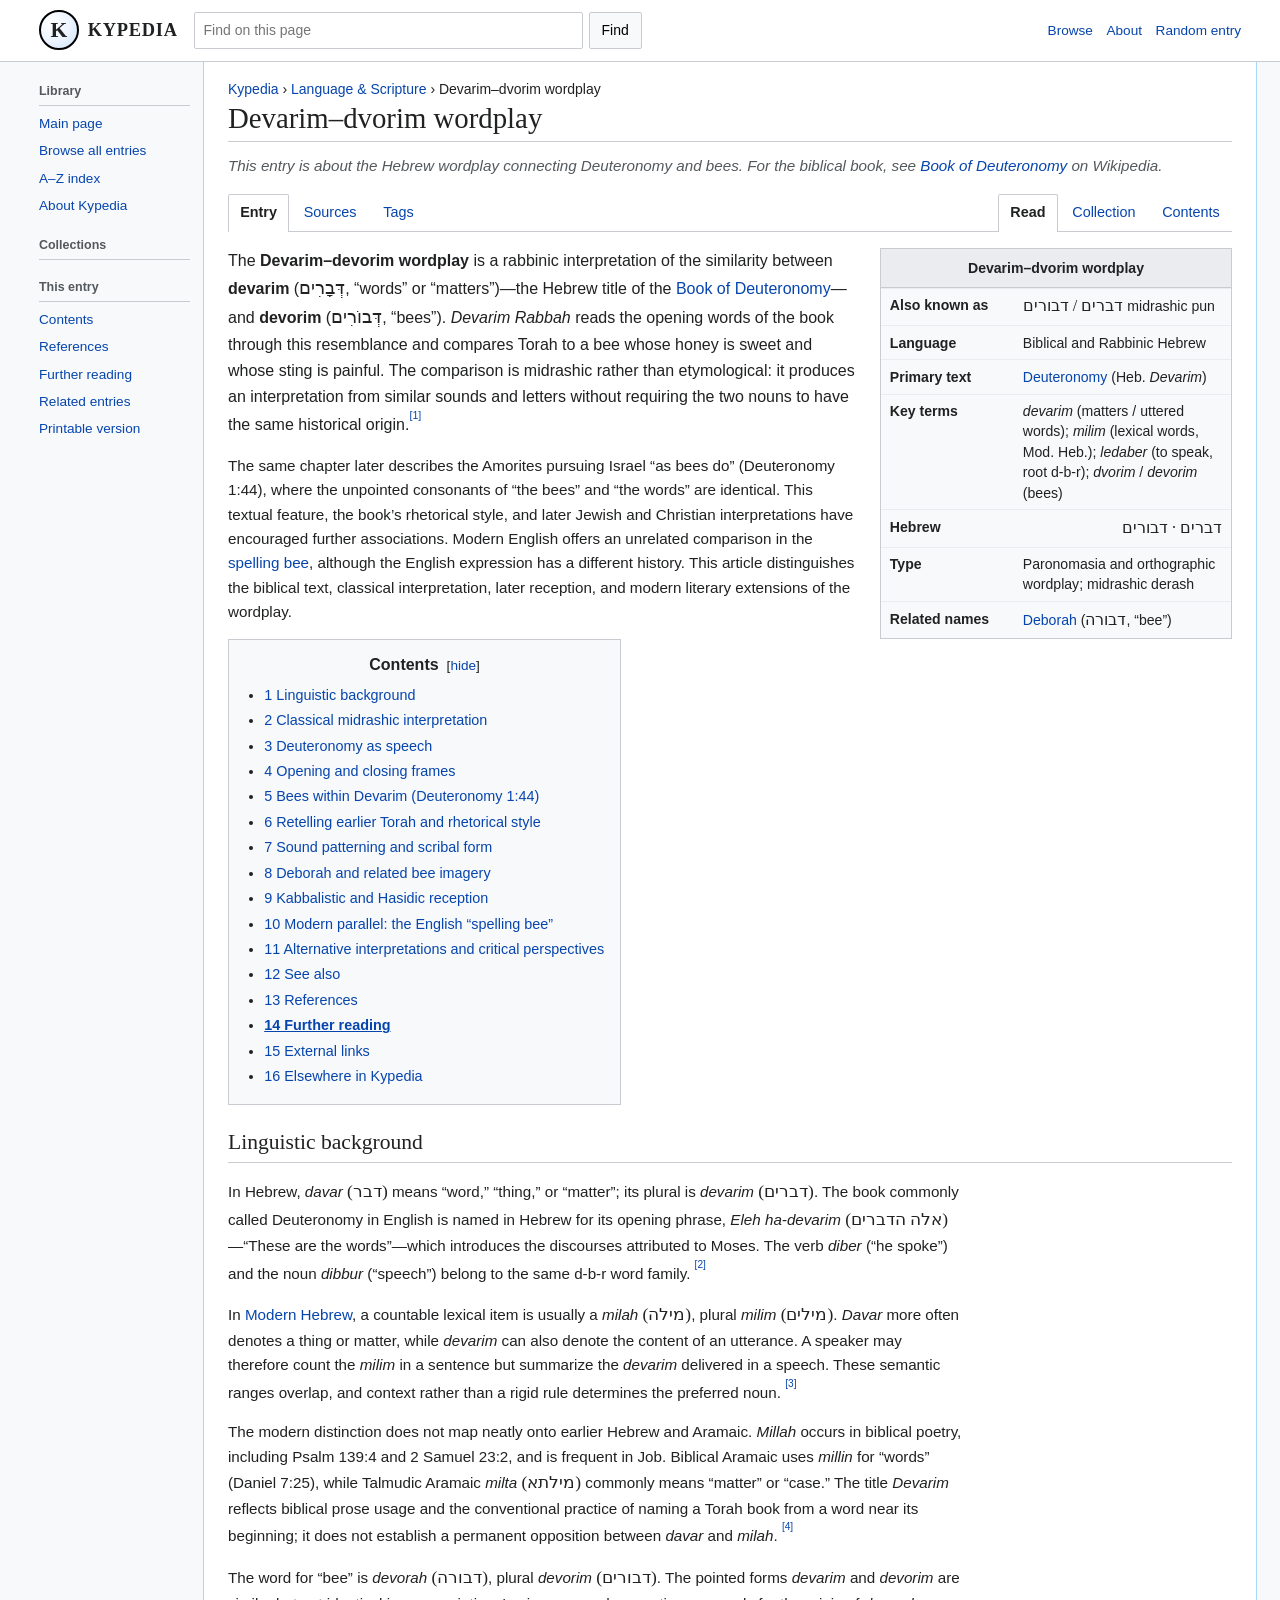
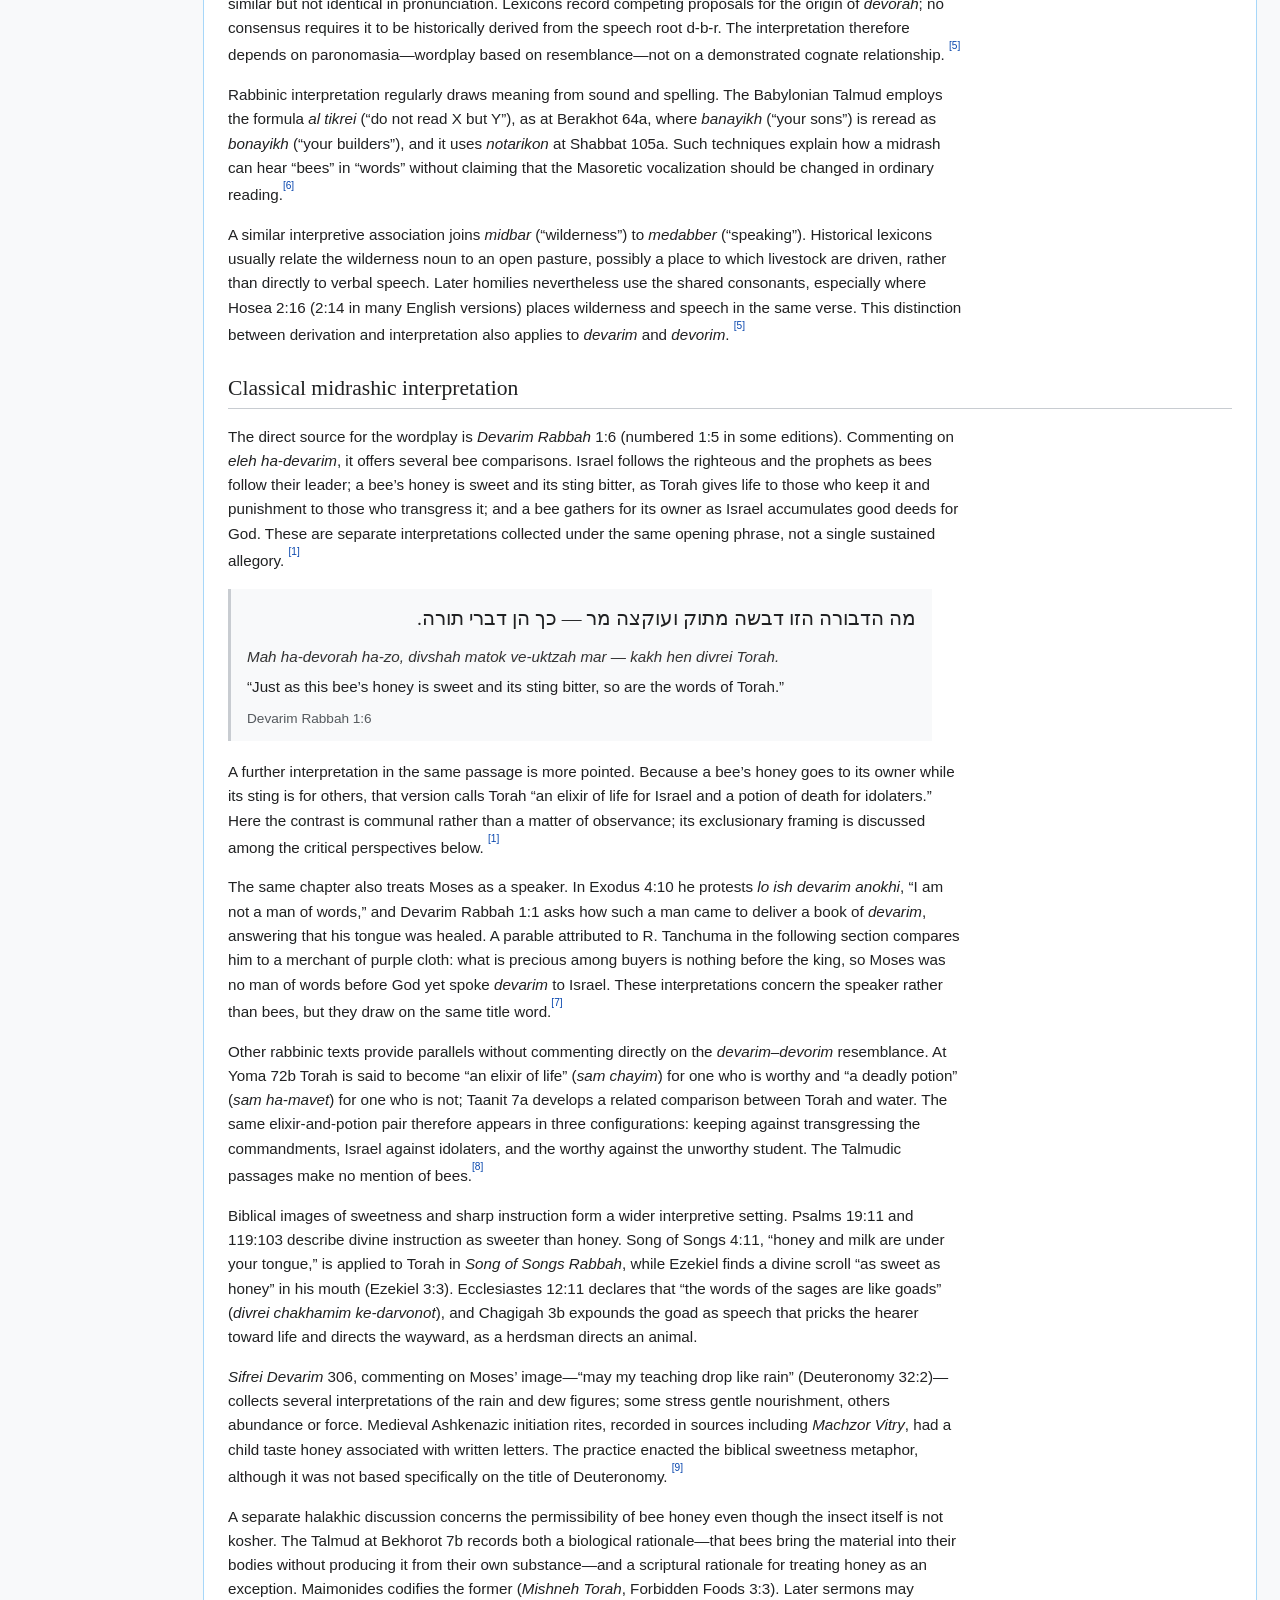
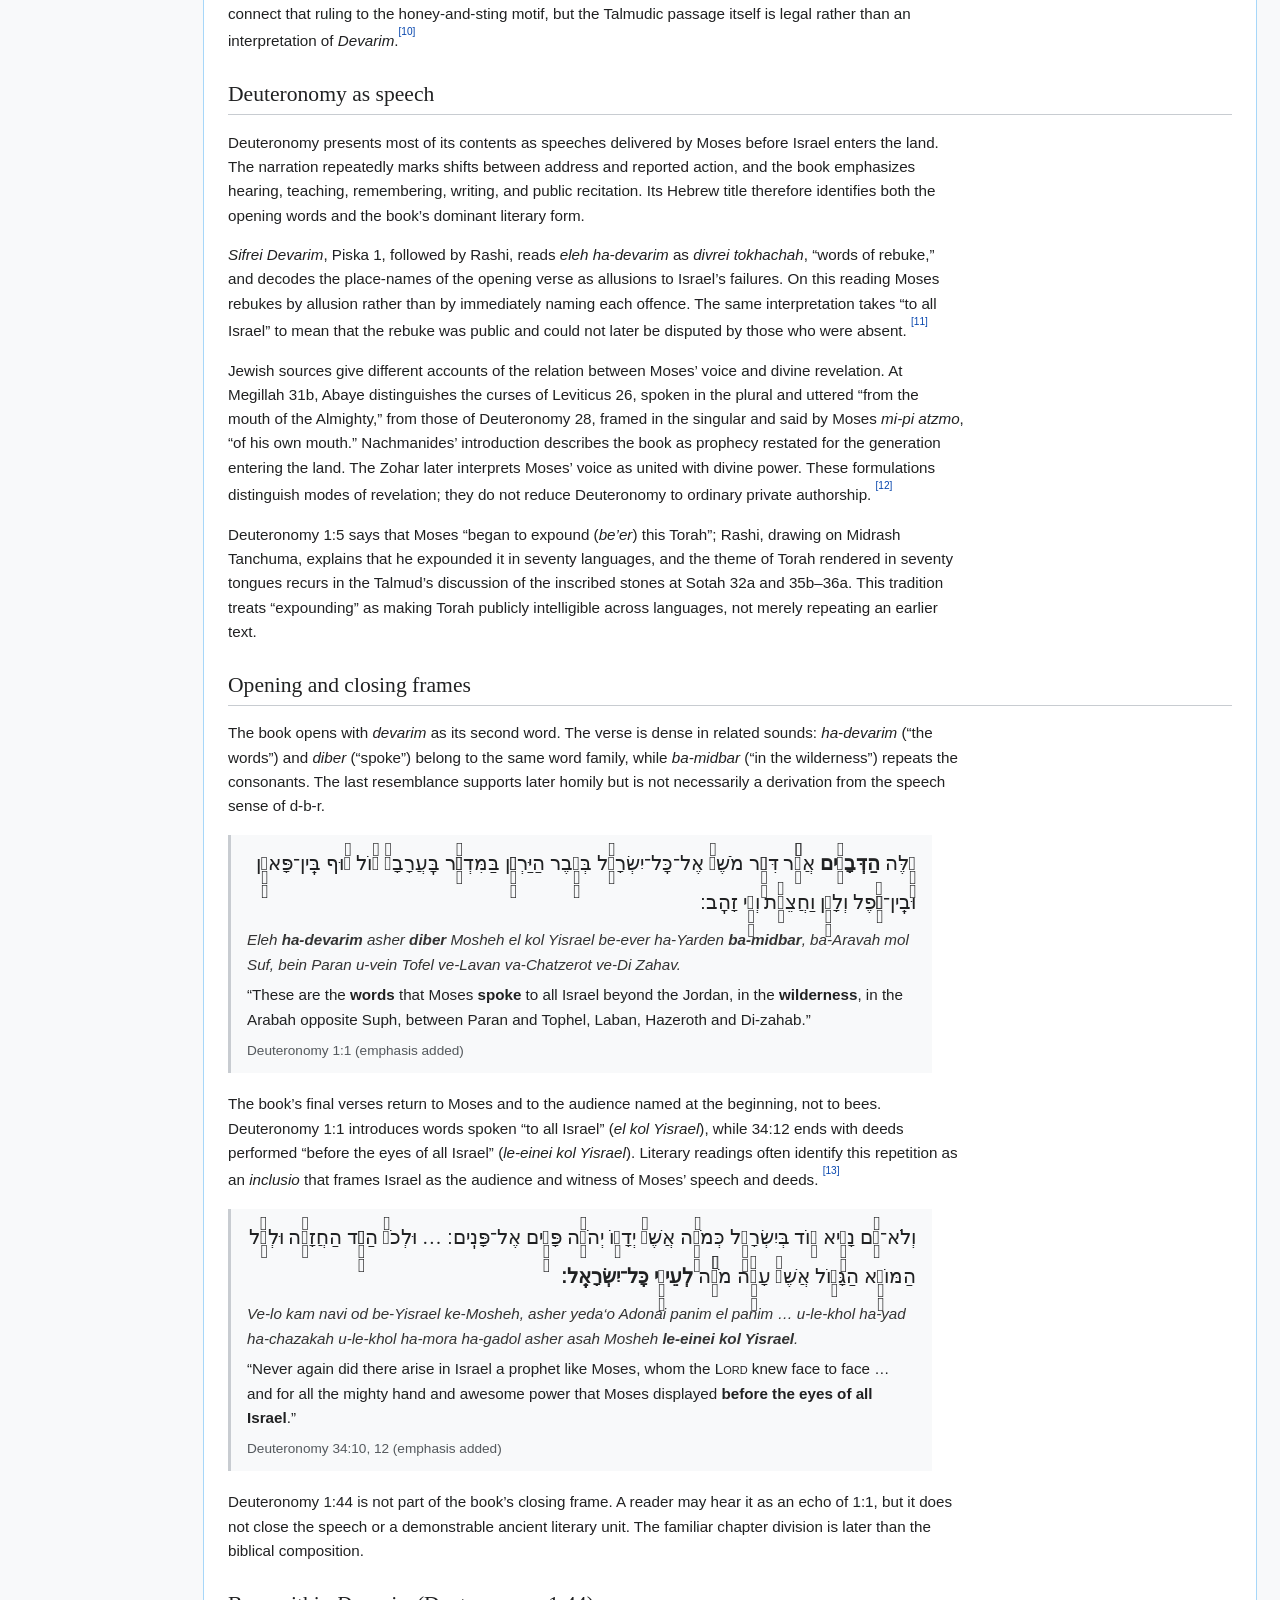
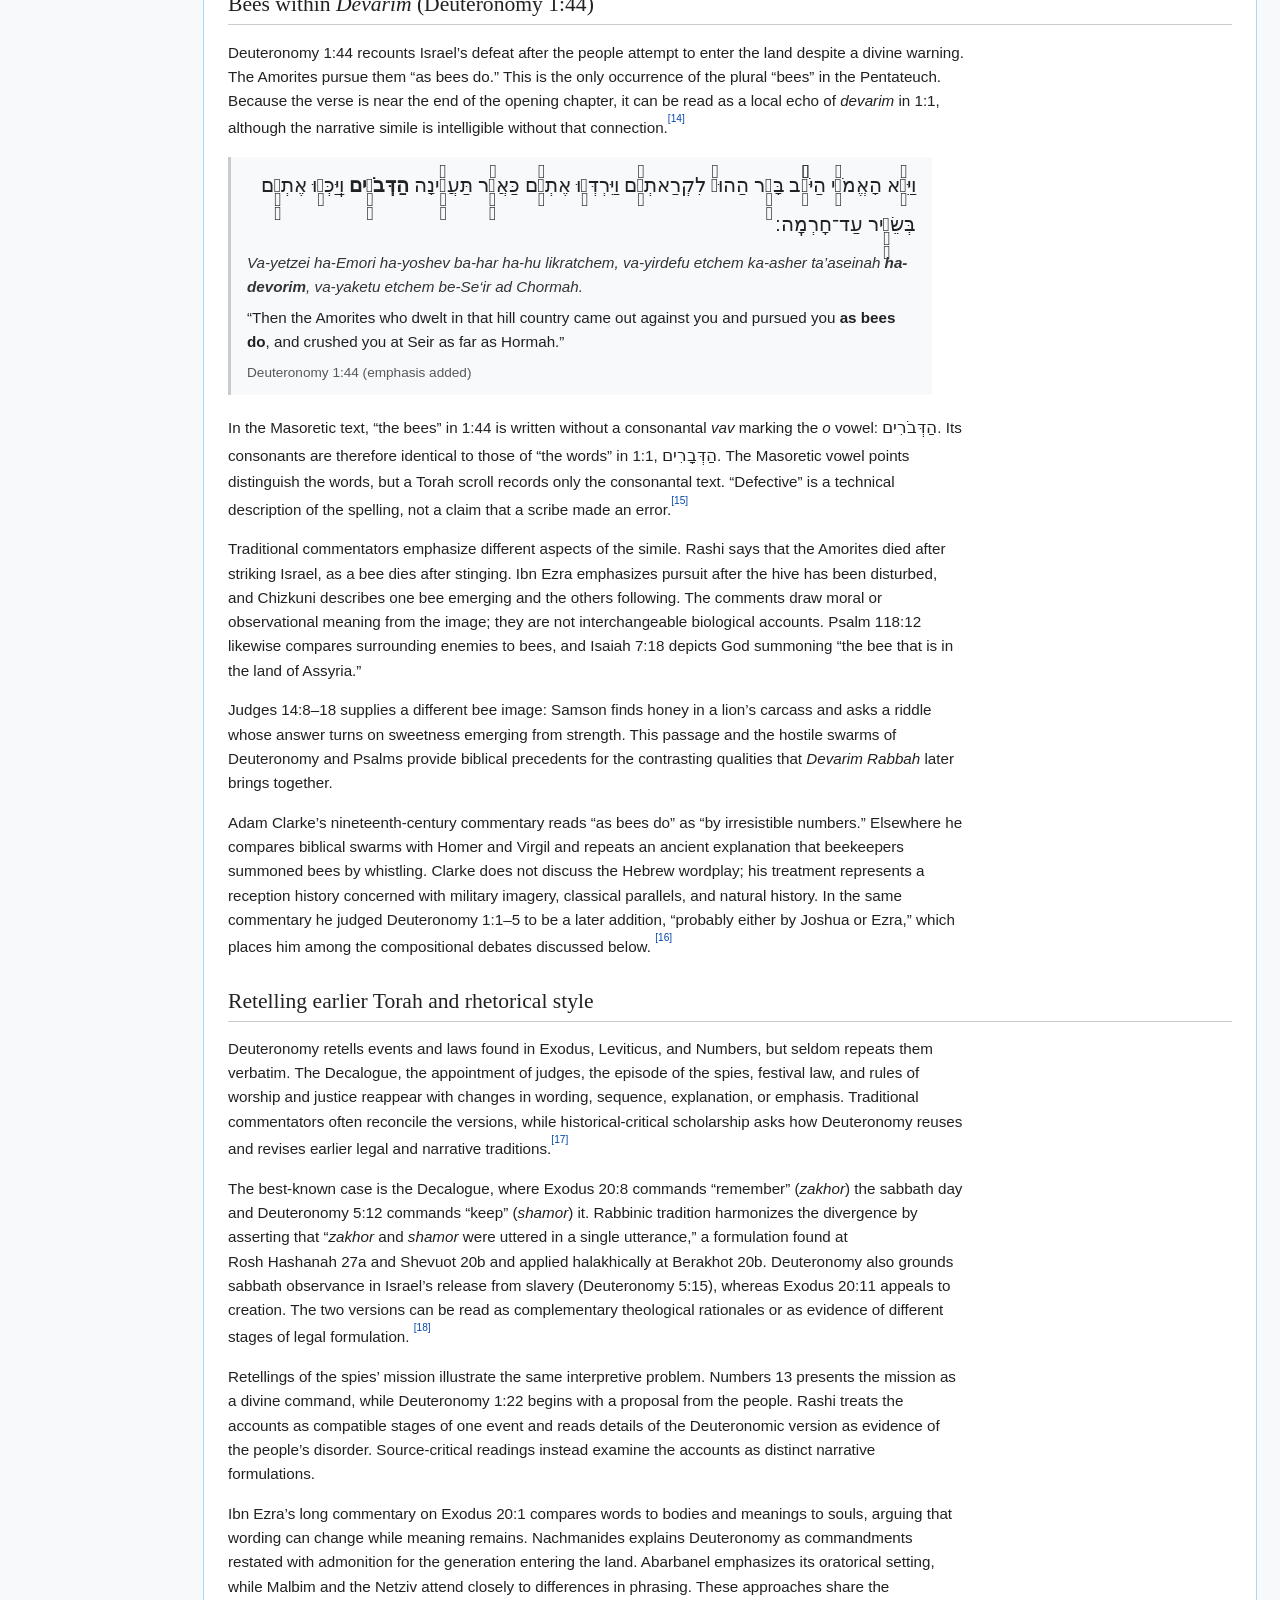
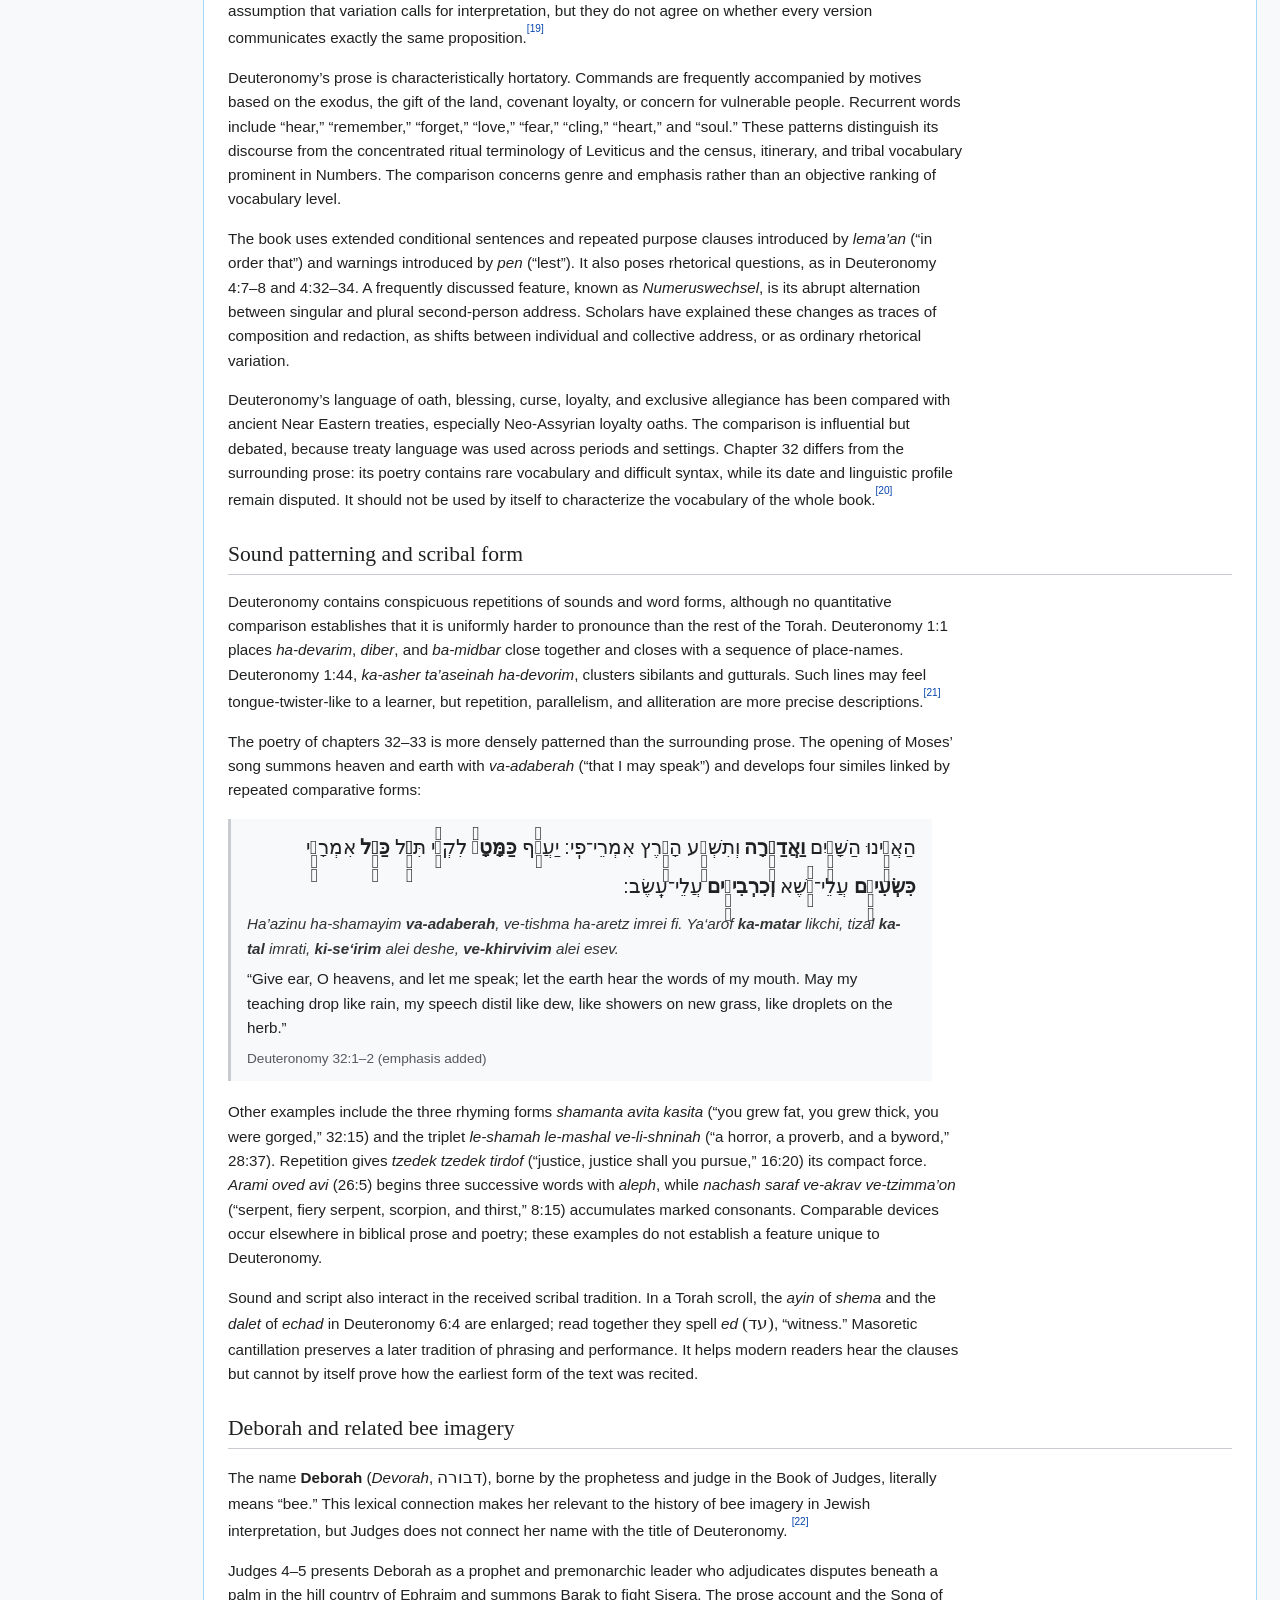
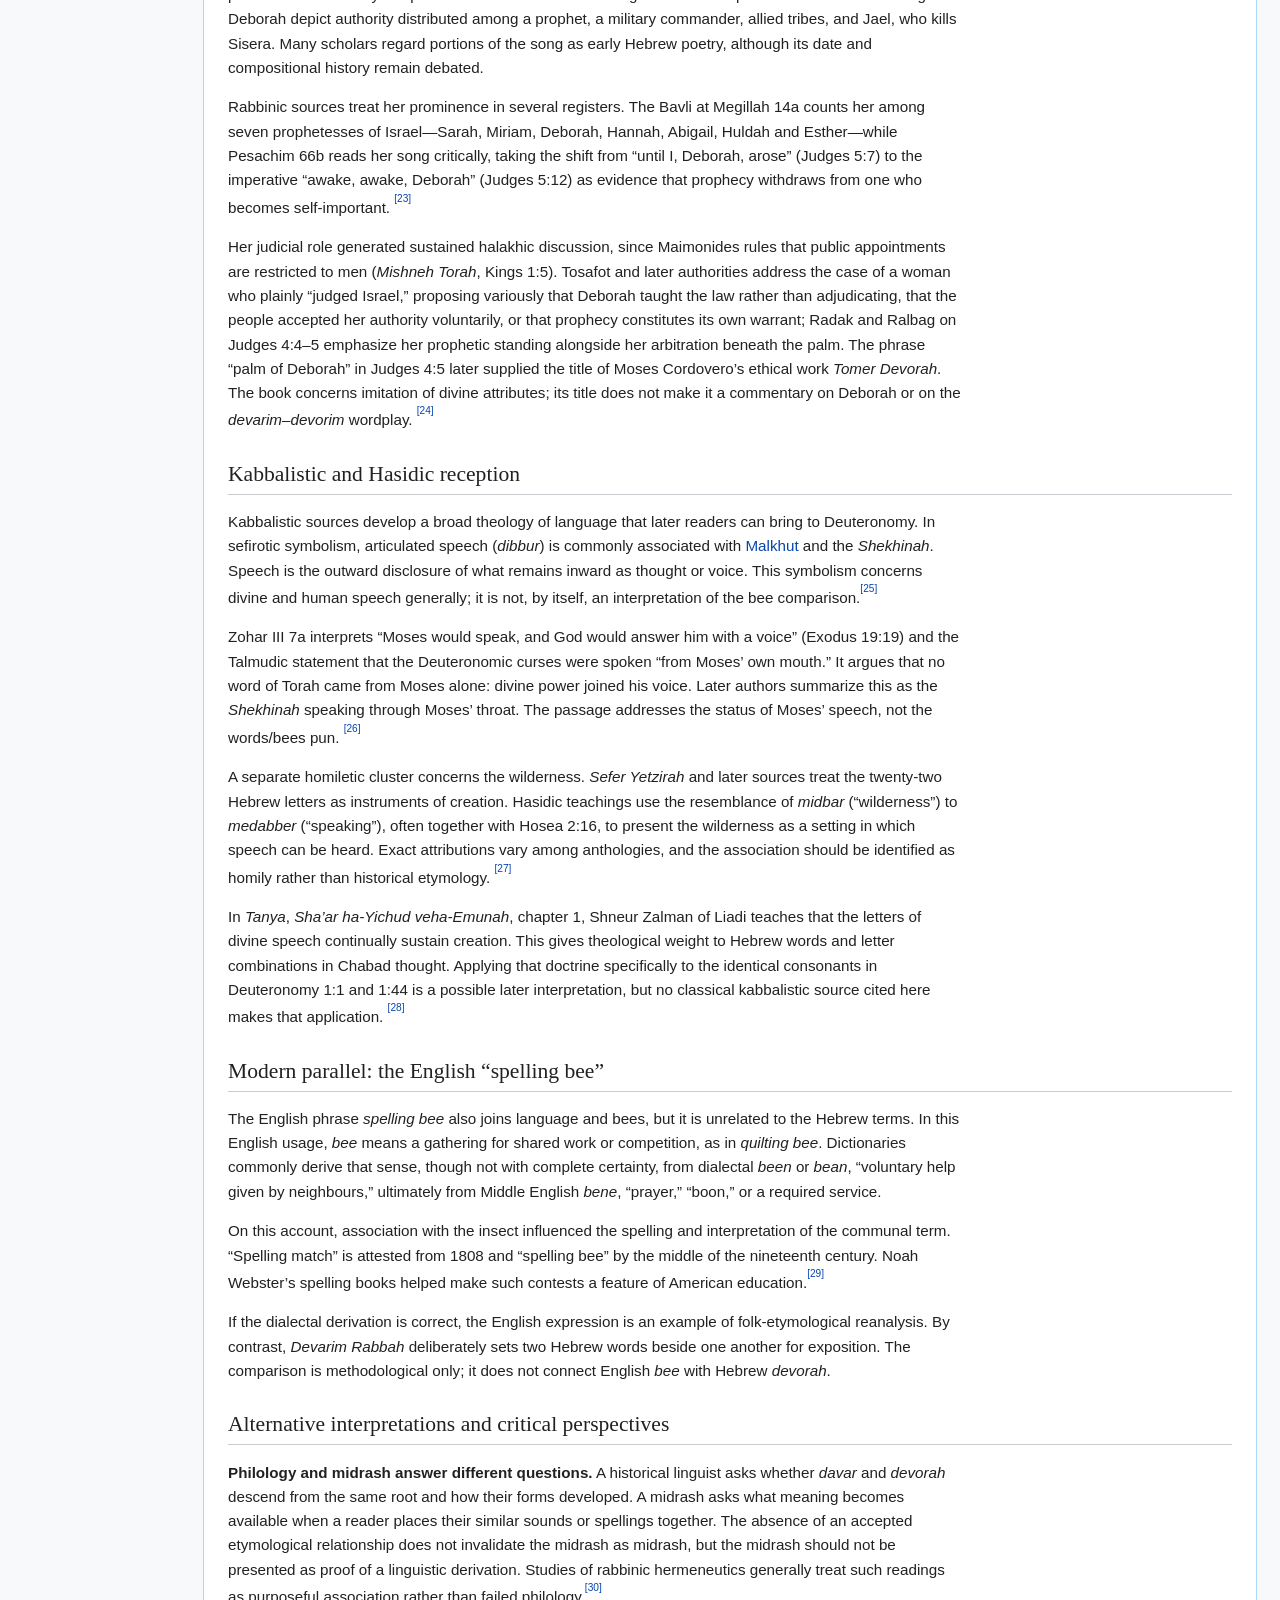
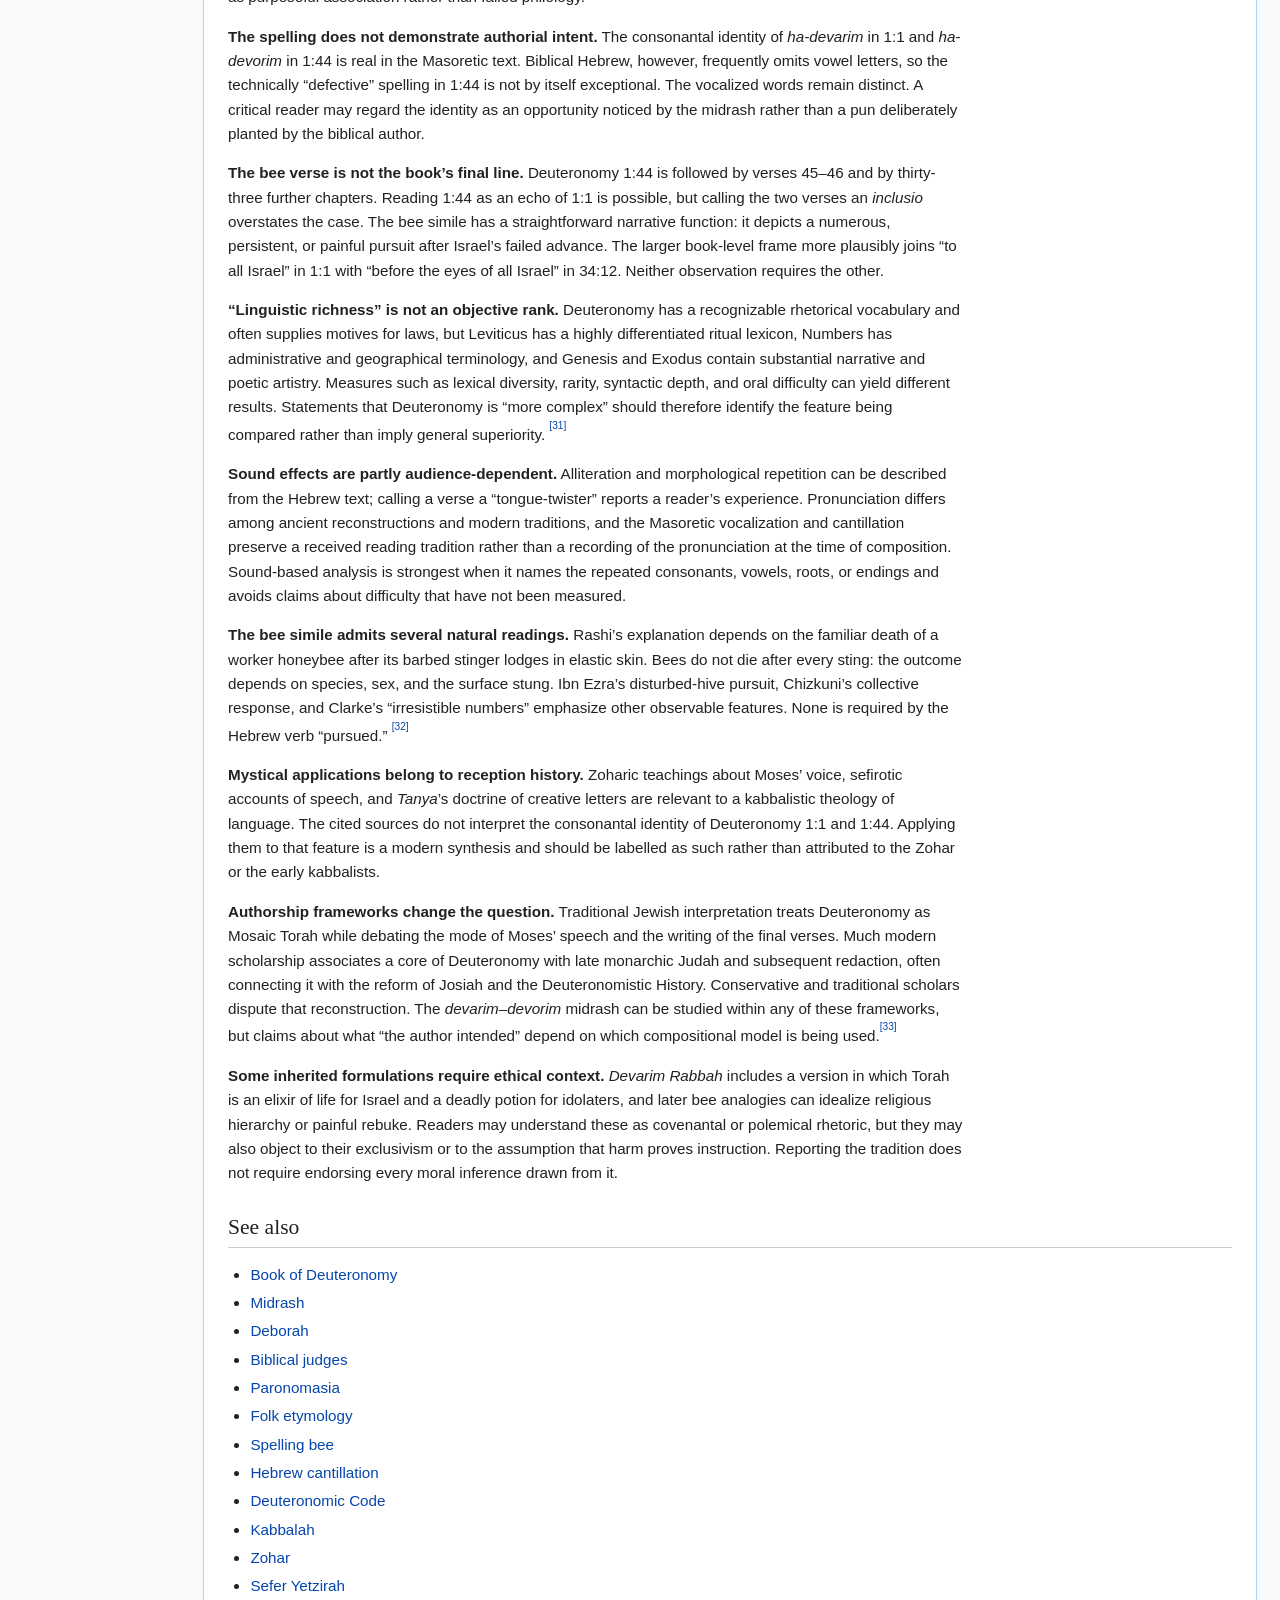
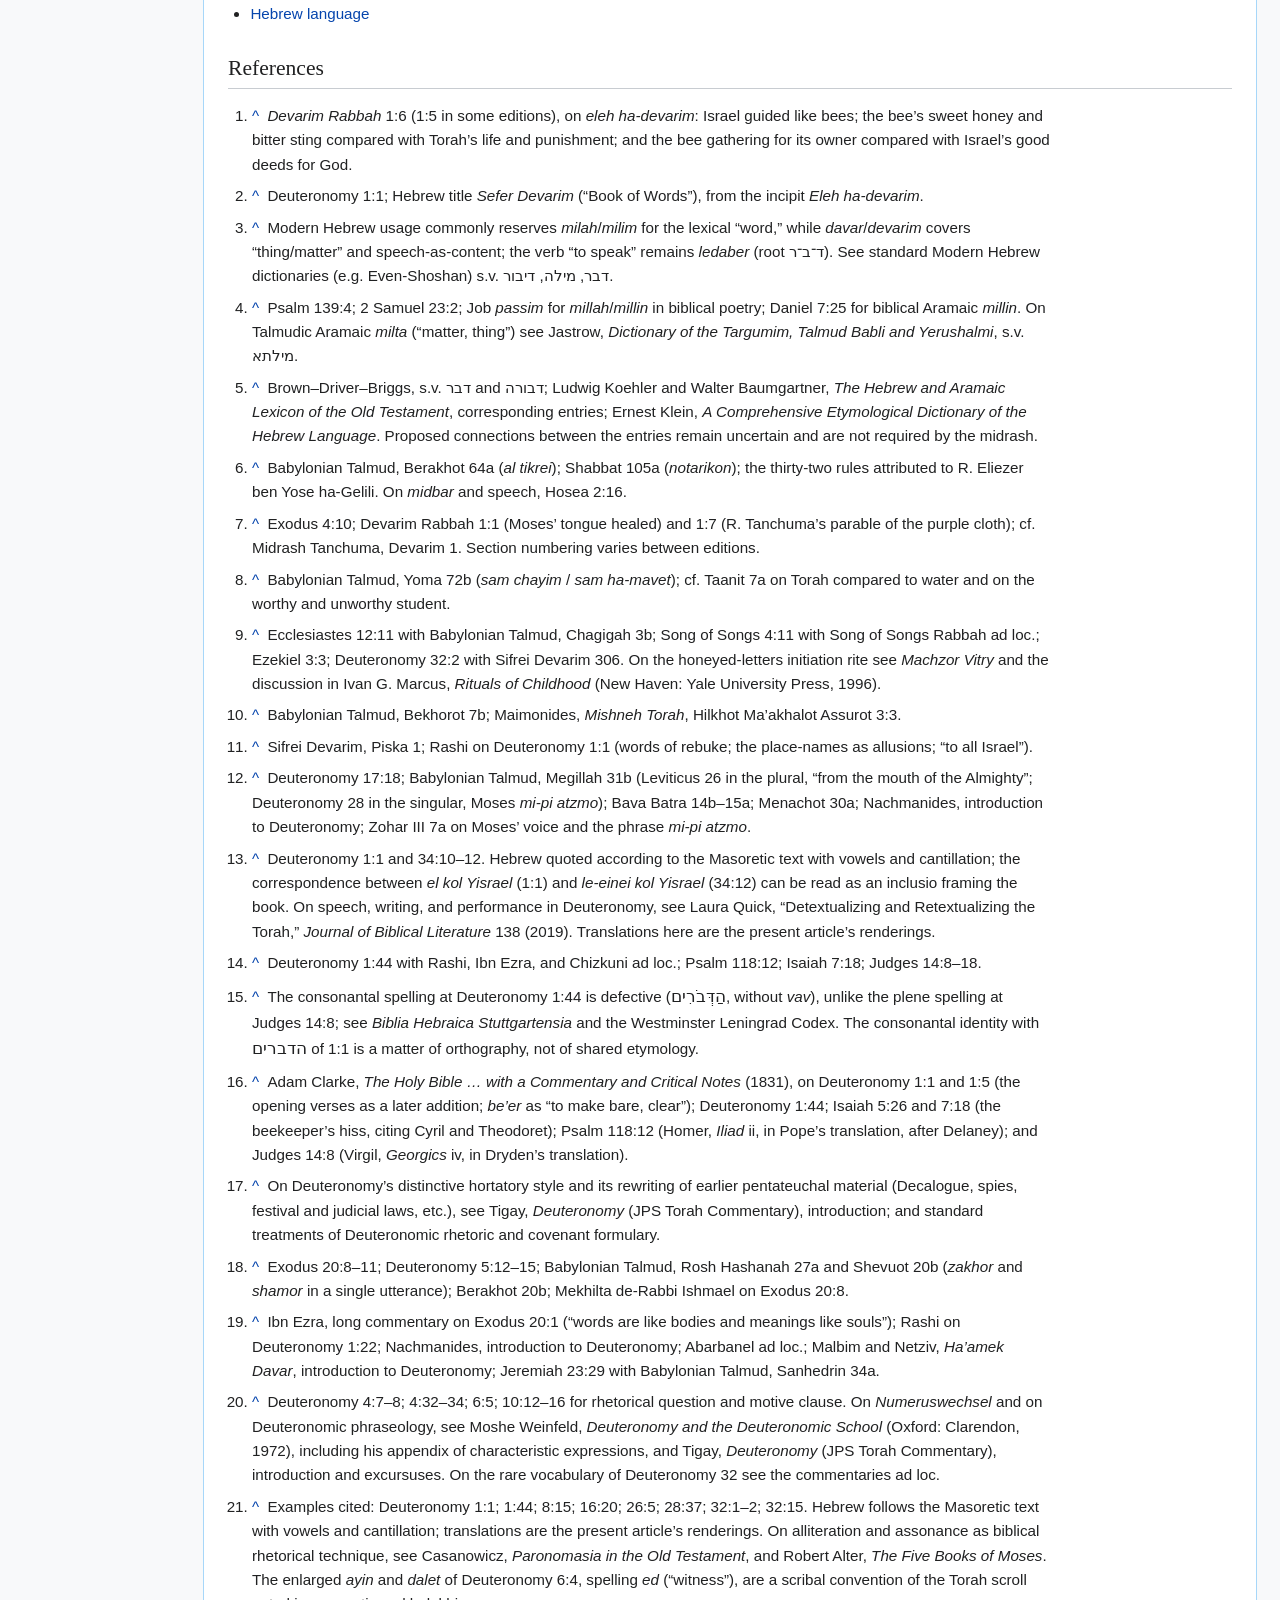
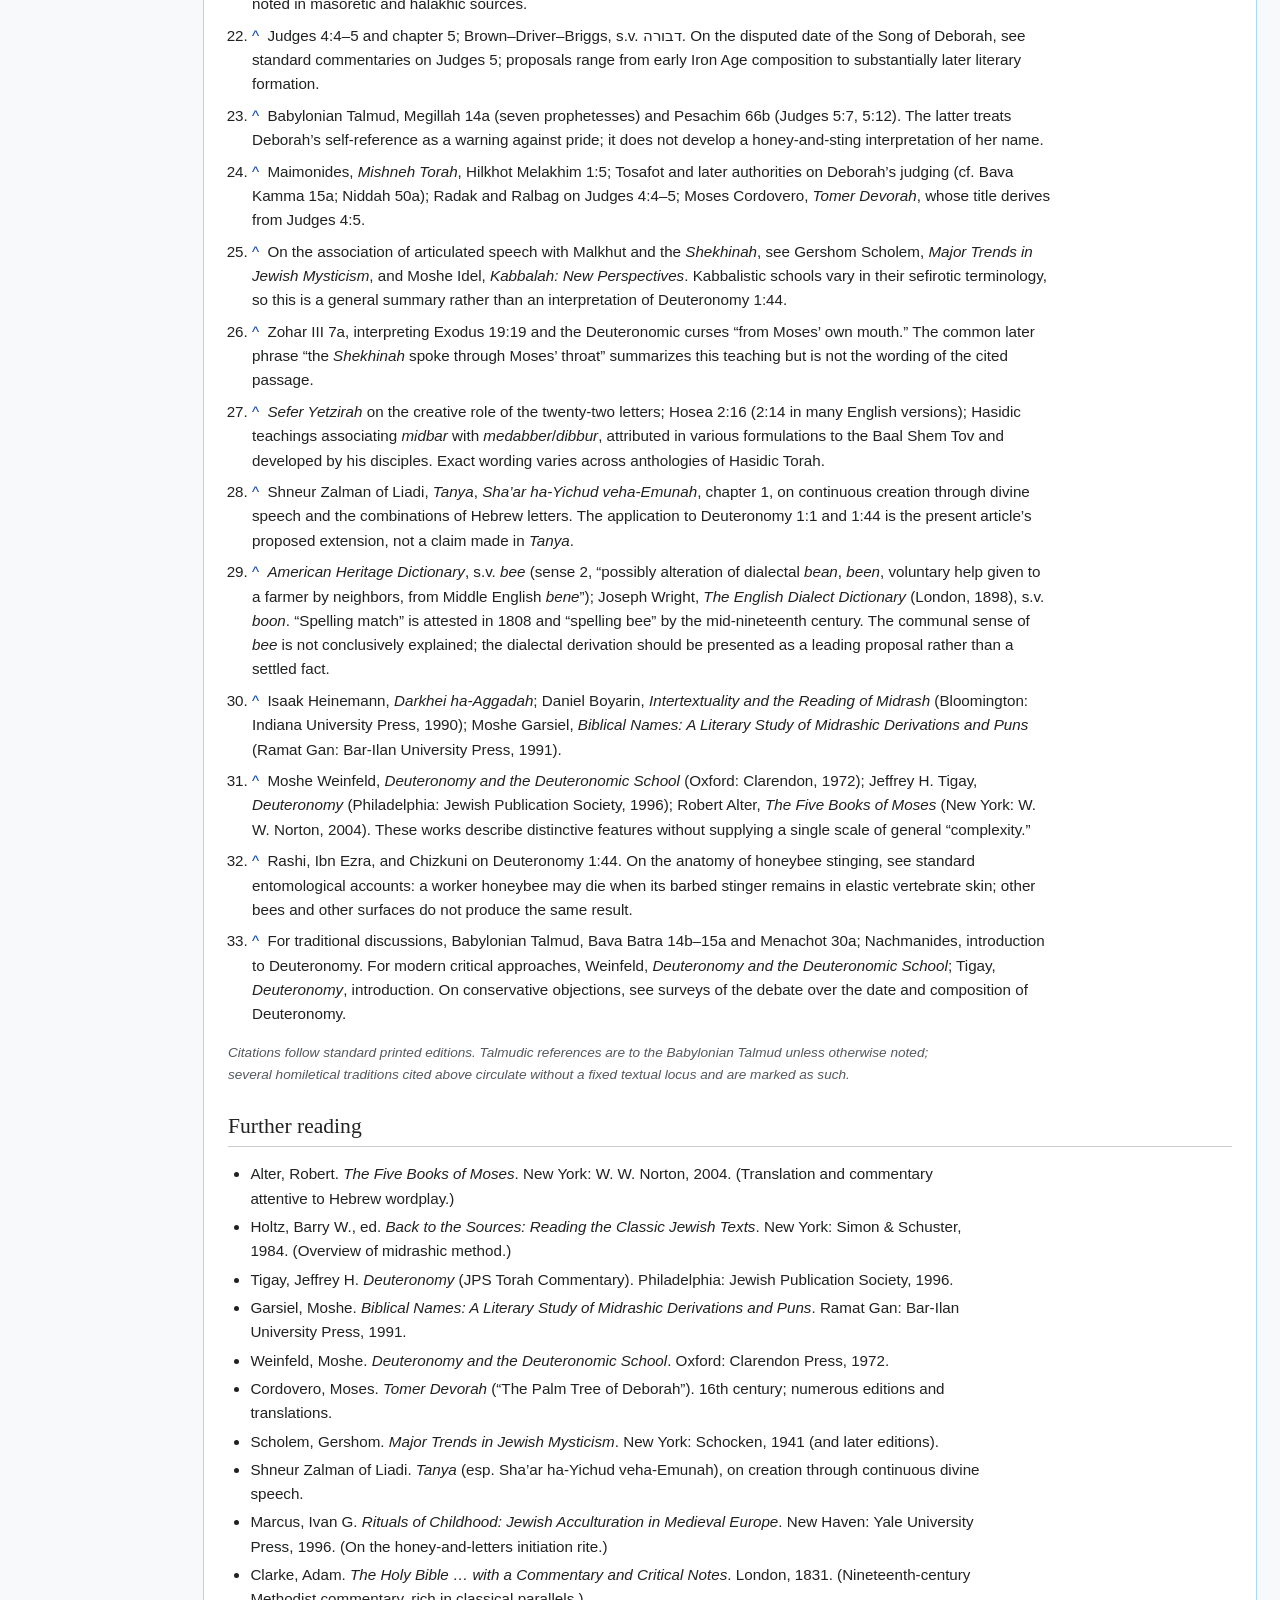
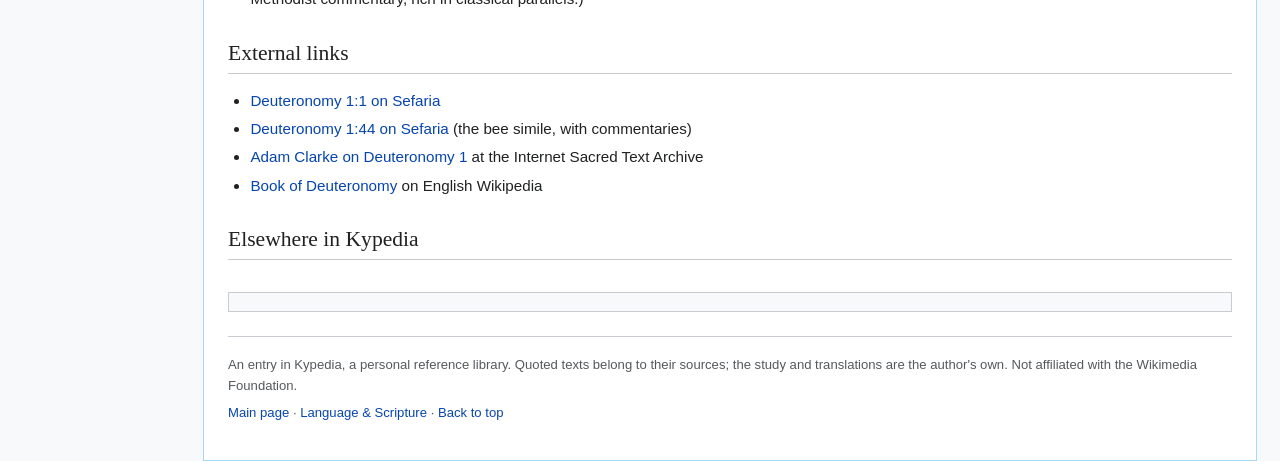
==== commit f21cbe88: "Apply remaining editorial review items to Devarim article Quote the source midrash directly, restore" ====
--- a/articles/devarim-dvorim-wordplay.html
+++ b/articles/devarim-dvorim-wordplay.html
@@ -279,8 +279,8 @@
               usually relate the wilderness noun to an open pasture, possibly a
               place to which livestock are driven, rather than directly to verbal
               speech. Later homilies nevertheless use the shared consonants,
-              especially where Hosea 2:16 places wilderness and speech in the same
-              verse. This distinction between derivation and interpretation also
+              especially where Hosea 2:16 (2:14 in many English versions) places
+              wilderness and speech in the same verse. This distinction between derivation and interpretation also
               applies to <i>devarim</i> and <i>devorim</i>.
               <sup class="reference"><a href="#cite_note-5">[5]</a></sup>
             </p>
@@ -298,10 +298,44 @@
               a bee’s honey is sweet and its sting bitter, as Torah gives life to
               those who keep it and punishment to those who transgress it; and a
               bee gathers for its owner as Israel accumulates good deeds for God.
-              A further version contrasts honey for the bee’s owner with its sting
-              for others. These are separate interpretations collected under the
-              same opening phrase, not a single biological allegory.
+              These are separate interpretations collected under the same opening
+              phrase, not a single sustained allegory.
               <sup class="reference"><a href="#cite_note-1">[1]</a></sup>
+            </p>
+            <blockquote class="verse">
+              <span class="verse-he" lang="he" dir="rtl">
+                מה הדבורה הזו דבשה מתוק ועוקצה מר — כך הן דברי תורה.
+              </span>
+              <span class="verse-tr">
+                Mah ha-devorah ha-zo, divshah matok ve-uktzah mar — kakh hen divrei
+                Torah.
+              </span>
+              <span class="verse-en">
+                “Just as this bee’s honey is sweet and its sting bitter, so are the
+                words of Torah.”
+              </span>
+              <span class="verse-ref">Devarim Rabbah 1:6</span>
+            </blockquote>
+            <p>
+              A further interpretation in the same passage is more pointed. Because
+              a bee’s honey goes to its owner while its sting is for others, that
+              version calls Torah “an elixir of life for Israel and a potion of
+              death for idolaters.” Here the contrast is communal rather than a
+              matter of observance; its exclusionary framing is discussed among the
+              critical perspectives below.
+              <sup class="reference"><a href="#cite_note-1">[1]</a></sup>
+            </p>
+            <p>
+              The same chapter also treats Moses as a speaker. In Exodus 4:10 he
+              protests <i>lo ish devarim anokhi</i>, “I am not a man of words,” and
+              Devarim Rabbah 1:1 asks how such a man came to deliver a book of
+              <i>devarim</i>, answering that his tongue was healed. A parable
+              attributed to R. Tanchuma in the following section compares him to a
+              merchant of purple cloth: what is precious among buyers is nothing
+              before the king, so Moses was no man of words before God yet spoke
+              <i>devarim</i> to Israel. These interpretations concern the speaker
+              rather than bees, but they draw on the same title
+              word.<sup id="cite_ref-7" class="reference"><a href="#cite_note-7">[7]</a></sup>
             </p>
             <p>
               Other rabbinic texts provide parallels without commenting directly
@@ -310,9 +344,12 @@
               said to become “an elixir of life” (<i>sam chayim</i>) for one who is
               worthy and “a deadly potion” (<i>sam ha-mavet</i>) for one who is
               not; <span class="nowrap">Taanit 7a</span> develops a related
-              comparison between Torah and water. These passages illuminate the
-              midrash’s life-and-punishment contrast, but they do not mention
-              bees.<sup id="cite_ref-7" class="reference"><a href="#cite_note-7">[7]</a></sup>
+              comparison between Torah and water. The same elixir-and-potion pair
+              therefore appears in three configurations: keeping against
+              transgressing the commandments, Israel against idolaters, and the
+              worthy against the unworthy student. The Talmudic passages make no
+              mention of
+              bees.<sup id="cite_ref-8" class="reference"><a href="#cite_note-8">[8]</a></sup>
             </p>
             <p>
               Biblical images of sweetness and sharp instruction form a wider
@@ -329,14 +366,14 @@
             </p>
             <p>
               <cite>Sifrei Devarim</cite> 306, commenting on Moses’
-              image—“may my teaching drop like rain” (Deuteronomy 32:2)—unfolds a
-              chain of similes in which words nourish gently or beat down hard
-              according to their hearers. Medieval Ashkenazic initiation rites,
+              image—“may my teaching drop like rain” (Deuteronomy 32:2)—collects
+              several interpretations of the rain and dew figures; some stress
+              gentle nourishment, others abundance or force. Medieval Ashkenazic initiation rites,
               recorded in sources including <cite>Machzor Vitry</cite>, had a child
               taste honey associated with written letters. The practice enacted
               the biblical sweetness metaphor, although it was not based
               specifically on the title of Deuteronomy.
-              <sup id="cite_ref-8" class="reference"><a href="#cite_note-8">[8]</a></sup>
+              <sup id="cite_ref-9" class="reference"><a href="#cite_note-9">[9]</a></sup>
             </p>
             <p>
               A separate halakhic discussion concerns the permissibility of bee
@@ -348,7 +385,7 @@
               (<cite>Mishneh Torah</cite>, Forbidden Foods 3:3). Later sermons may
               connect that ruling to the honey-and-sting motif, but the Talmudic
               passage itself is legal rather than an interpretation of
-              <i>Devarim</i>.<sup id="cite_ref-9" class="reference"><a href="#cite_note-9">[9]</a></sup>
+              <i>Devarim</i>.<sup id="cite_ref-10" class="reference"><a href="#cite_note-10">[10]</a></sup>
             </p>
           </section>
 
@@ -372,7 +409,7 @@
               than by immediately naming each offence. The same interpretation
               takes “to all Israel” to mean that the rebuke was public and could
               not later be disputed by those who were absent.
-              <sup id="cite_ref-10" class="reference"><a href="#cite_note-10">[10]</a></sup>
+              <sup id="cite_ref-11" class="reference"><a href="#cite_note-11">[11]</a></sup>
             </p>
             <p>
               Jewish sources give different accounts of the relation between
@@ -386,7 +423,7 @@
               later interprets Moses’ voice as united with divine power. These
               formulations distinguish modes of revelation; they do not reduce
               Deuteronomy to ordinary private authorship.
-              <sup id="cite_ref-11" class="reference"><a href="#cite_note-11">[11]</a></sup>
+              <sup id="cite_ref-12" class="reference"><a href="#cite_note-12">[12]</a></sup>
             </p>
             <p>
               Deuteronomy 1:5 says that Moses “began to expound
@@ -438,7 +475,7 @@
               (<i>le-einei kol Yisrael</i>). Literary readings often identify this
               repetition as an <i>inclusio</i> that frames Israel as the audience
               and witness of Moses’ speech and deeds.
-              <sup id="cite_ref-12" class="reference"><a href="#cite_note-12">[12]</a></sup>
+              <sup id="cite_ref-13" class="reference"><a href="#cite_note-13">[13]</a></sup>
             </p>
             <blockquote class="verse">
               <span class="verse-he" lang="he" dir="rtl">
@@ -479,7 +516,7 @@
               Pentateuch. Because the verse is near the end of the opening
               chapter, it can be read as a local echo of <i>devarim</i> in 1:1,
               although the narrative simile is intelligible without that
-              connection.<sup id="cite_ref-13" class="reference"><a href="#cite_note-13">[13]</a></sup>
+              connection.<sup id="cite_ref-14" class="reference"><a href="#cite_note-14">[14]</a></sup>
             </p>
             <blockquote class="verse">
               <span class="verse-he" lang="he" dir="rtl">
@@ -508,7 +545,7 @@
               Masoretic vowel points distinguish the words, but a Torah scroll
               records only the consonantal text. “Defective” is a technical
               description of the spelling, not a claim that a scribe made an
-              error.<sup id="cite_ref-14" class="reference"><a href="#cite_note-14">[14]</a></sup>
+              error.<sup id="cite_ref-15" class="reference"><a href="#cite_note-15">[15]</a></sup>
             </p>
             <p>
               Traditional commentators emphasize different aspects of the simile.
@@ -534,8 +571,11 @@
               Homer and Virgil and repeats an ancient explanation that beekeepers
               summoned bees by whistling. Clarke does not discuss the Hebrew
               wordplay; his treatment represents a reception history concerned
-              with military imagery, classical parallels, and natural history.
-              <sup id="cite_ref-15" class="reference"><a href="#cite_note-15">[15]</a></sup>
+              with military imagery, classical parallels, and natural history. In
+              the same commentary he judged Deuteronomy 1:1–5 to be a later
+              addition, “probably either by Joshua or Ezra,” which places him among
+              the compositional debates discussed below.
+              <sup id="cite_ref-16" class="reference"><a href="#cite_note-16">[16]</a></sup>
             </p>
           </section>
 
@@ -551,7 +591,7 @@
               sequence, explanation, or emphasis. Traditional commentators often
               reconcile the versions, while historical-critical scholarship asks
               how Deuteronomy reuses and revises earlier legal and narrative
-              traditions.<sup id="cite_ref-16" class="reference"><a href="#cite_note-16">[16]</a></sup>
+              traditions.<sup id="cite_ref-17" class="reference"><a href="#cite_note-17">[17]</a></sup>
             </p>
             <p>
               The best-known case is the Decalogue, where Exodus 20:8 commands
@@ -566,7 +606,7 @@
               5:15), whereas Exodus 20:11 appeals to creation. The two versions can
               be read as complementary theological rationales or as evidence of
               different stages of legal formulation.
-              <sup id="cite_ref-17" class="reference"><a href="#cite_note-17">[17]</a></sup>
+              <sup id="cite_ref-18" class="reference"><a href="#cite_note-18">[18]</a></sup>
             </p>
             <p>
               Retellings of the spies’ mission illustrate the same interpretive
@@ -586,7 +626,7 @@
               closely to differences in phrasing. These approaches share the
               assumption that variation calls for interpretation, but they do not
               agree on whether every version communicates exactly the same
-              proposition.<sup id="cite_ref-18" class="reference"><a href="#cite_note-18">[18]</a></sup>
+              proposition.<sup id="cite_ref-19" class="reference"><a href="#cite_note-19">[19]</a></sup>
             </p>
             <p>
               Deuteronomy’s prose is characteristically hortatory. Commands are
@@ -619,7 +659,7 @@
               its poetry contains rare vocabulary and difficult syntax, while its
               date and linguistic profile remain disputed.
               It should not be used by itself to characterize the vocabulary of
-              the whole book.<sup id="cite_ref-19" class="reference"><a href="#cite_note-19">[19]</a></sup>
+              the whole book.<sup id="cite_ref-20" class="reference"><a href="#cite_note-20">[20]</a></sup>
             </p>
           </section>
 
@@ -637,7 +677,7 @@
               <i>ka-asher ta’aseinah ha-devorim</i>, clusters sibilants and
               gutturals. Such lines may feel tongue-twister-like to a learner, but
               repetition, parallelism, and alliteration are more precise
-              descriptions.<sup id="cite_ref-20" class="reference"><a href="#cite_note-20">[20]</a></sup>
+              descriptions.<sup id="cite_ref-21" class="reference"><a href="#cite_note-21">[21]</a></sup>
             </p>
             <p>
               The poetry of chapters 32–33 is more densely patterned than the
@@ -701,7 +741,7 @@
               This lexical connection makes her relevant to the history of bee
               imagery in Jewish interpretation, but Judges does not connect her
               name with the title of Deuteronomy.
-              <sup id="cite_ref-21" class="reference"><a href="#cite_note-21">[21]</a></sup>
+              <sup id="cite_ref-22" class="reference"><a href="#cite_note-22">[22]</a></sup>
             </p>
             <p>
               Judges 4–5 presents Deborah as a prophet and premonarchic leader who
@@ -720,7 +760,7 @@
               her song critically, taking the shift from “until I, Deborah, arose”
               (Judges 5:7) to the imperative “awake, awake, Deborah” (Judges 5:12) as
               evidence that prophecy withdraws from one who becomes self-important.
-              <sup id="cite_ref-22" class="reference"><a href="#cite_note-22">[22]</a></sup>
+              <sup id="cite_ref-23" class="reference"><a href="#cite_note-23">[23]</a></sup>
             </p>
             <p>
               Her judicial role generated sustained halakhic discussion, since
@@ -735,7 +775,7 @@
               Moses Cordovero’s ethical work <cite>Tomer Devorah</cite>. The book
               concerns imitation of divine attributes; its title does not make it a
               commentary on Deborah or on the <i>devarim–devorim</i> wordplay.
-              <sup id="cite_ref-23" class="reference"><a href="#cite_note-23">[23]</a></sup>
+              <sup id="cite_ref-24" class="reference"><a href="#cite_note-24">[24]</a></sup>
             </p>
           </section>
 
@@ -751,7 +791,7 @@
               and the <i>Shekhinah</i>. Speech is the outward disclosure of what
               remains inward as thought or voice. This symbolism concerns divine
               and human speech generally; it is not, by itself, an interpretation
-              of the bee comparison.<sup id="cite_ref-24" class="reference"><a href="#cite_note-24">[24]</a></sup>
+              of the bee comparison.<sup id="cite_ref-25" class="reference"><a href="#cite_note-25">[25]</a></sup>
             </p>
             <p>
               Zohar III 7a interprets “Moses would speak, and God would answer him
@@ -761,7 +801,7 @@
               voice. Later authors summarize this as the <i>Shekhinah</i> speaking
               through Moses’ throat. The passage addresses the status of Moses’
               speech, not the words/bees pun.
-              <sup id="cite_ref-25" class="reference"><a href="#cite_note-25">[25]</a></sup>
+              <sup id="cite_ref-26" class="reference"><a href="#cite_note-26">[26]</a></sup>
             </p>
             <p>
               A separate homiletic cluster concerns the wilderness.
@@ -772,7 +812,7 @@
               present the wilderness as a setting in which speech can be heard.
               Exact attributions vary among anthologies, and the association should
               be identified as homily rather than historical etymology.
-              <sup id="cite_ref-26" class="reference"><a href="#cite_note-26">[26]</a></sup>
+              <sup id="cite_ref-27" class="reference"><a href="#cite_note-27">[27]</a></sup>
             </p>
             <p>
               In <cite>Tanya</cite>, <i>Sha’ar ha-Yichud veha-Emunah</i>,
@@ -782,7 +822,7 @@
               that doctrine specifically to the identical consonants in
               Deuteronomy 1:1 and 1:44 is a possible later interpretation, but no
               classical kabbalistic source cited here makes that application.
-              <sup id="cite_ref-27" class="reference"><a href="#cite_note-27">[27]</a></sup>
+              <sup id="cite_ref-28" class="reference"><a href="#cite_note-28">[28]</a></sup>
             </p>
           </section>
 
@@ -804,7 +844,7 @@
               and interpretation of the communal term. “Spelling match” is attested
               from 1808 and “spelling bee” by the middle of the nineteenth century.
               Noah Webster’s spelling books helped make such contests a feature of
-              American education.<sup id="cite_ref-28" class="reference"><a href="#cite_note-28">[28]</a></sup>
+              American education.<sup id="cite_ref-29" class="reference"><a href="#cite_note-29">[29]</a></sup>
             </p>
             <p>
               If the dialectal derivation is correct, the English expression is an
@@ -829,7 +869,7 @@
               midrash, but the midrash should not be presented as proof of a
               linguistic derivation. Studies of rabbinic hermeneutics generally
               treat such readings as purposeful association rather than failed
-              philology.<sup id="cite_ref-29" class="reference"><a href="#cite_note-29">[29]</a></sup>
+              philology.<sup id="cite_ref-30" class="reference"><a href="#cite_note-30">[30]</a></sup>
             </p>
             <p>
               <b>The spelling does not demonstrate authorial intent.</b> The
@@ -862,7 +902,7 @@
               depth, and oral difficulty can yield different results. Statements
               that Deuteronomy is “more complex” should therefore identify the
               feature being compared rather than imply general superiority.
-              <sup id="cite_ref-30" class="reference"><a href="#cite_note-30">[30]</a></sup>
+              <sup id="cite_ref-31" class="reference"><a href="#cite_note-31">[31]</a></sup>
             </p>
             <p>
               <b>Sound effects are partly audience-dependent.</b> Alliteration and
@@ -884,7 +924,7 @@
               stung. Ibn Ezra’s disturbed-hive pursuit, Chizkuni’s collective
               response, and Clarke’s “irresistible numbers” emphasize other
               observable features. None is required by the Hebrew verb “pursued.”
-              <sup id="cite_ref-31" class="reference"><a href="#cite_note-31">[31]</a></sup>
+              <sup id="cite_ref-32" class="reference"><a href="#cite_note-32">[32]</a></sup>
             </p>
             <p>
               <b>Mystical applications belong to reception history.</b> Zoharic
@@ -905,7 +945,7 @@
               and traditional scholars dispute that reconstruction. The
               <i>devarim–devorim</i> midrash can be studied within any of these
               frameworks, but claims about what “the author intended” depend on
-              which compositional model is being used.<sup id="cite_ref-32" class="reference"><a href="#cite_note-32">[32]</a></sup>
+              which compositional model is being used.<sup id="cite_ref-33" class="reference"><a href="#cite_note-33">[33]</a></sup>
             </p>
             <p>
               <b>Some inherited formulations require ethical context.</b>
@@ -970,8 +1010,8 @@
             <h2>
               <span class="mw-headline">References</span>
             </h2>
-            <ol class="references" style="display: flex; flex-direction: column">
-              <li id="cite_note-1" value="1" style="order: 1">
+            <ol class="references">
+              <li id="cite_note-1">
                 <span class="mw-cite-backlink">
                   <a href="#cite_ref-1" class="cite-backlink">^</a>
                 </span>
@@ -981,14 +1021,34 @@
                 and the bee gathering for its owner compared with Israel’s good
                 deeds for God.
               </li>
-              <li id="cite_note-2" value="2" style="order: 2">
+              <li id="cite_note-2">
                 <span class="mw-cite-backlink">
                   <a href="#cite_ref-2" class="cite-backlink">^</a>
                 </span>
                 Deuteronomy 1:1; Hebrew title <i>Sefer Devarim</i> (“Book of
                 Words”), from the incipit <i>Eleh ha-devarim</i>.
               </li>
-              <li id="cite_note-5" value="5" style="order: 5">
+              <li id="cite_note-3">
+                <span class="mw-cite-backlink">
+                  <a href="#cite_ref-3" class="cite-backlink">^</a>
+                </span>
+                Modern Hebrew usage commonly reserves <i>milah</i>/<i>milim</i>
+                for the lexical “word,” while <i>davar</i>/<i>devarim</i>
+                covers “thing/matter” and speech-as-content; the verb “to speak”
+                remains <i>ledaber</i> (root ד־ב־ר). See standard Modern Hebrew
+                dictionaries (e.g. Even-Shoshan) s.v. דבר, מילה, דיבור.
+              </li>
+              <li id="cite_note-4">
+                <span class="mw-cite-backlink">
+                  <a href="#cite_ref-4" class="cite-backlink">^</a>
+                </span>
+                Psalm 139:4; 2 Samuel 23:2; Job <i>passim</i> for
+                <i>millah</i>/<i>millin</i> in biblical poetry; Daniel 7:25 for
+                biblical Aramaic <i>millin</i>. On Talmudic Aramaic
+                <i>milta</i> (“matter, thing”) see Jastrow, <i>Dictionary of the
+                Targumim, Talmud Babli and Yerushalmi</i>, s.v. מילתא.
+              </li>
+              <li id="cite_note-5">
                 <span class="mw-cite-backlink">
                   <a href="#cite_ref-5" class="cite-backlink">^</a>
                 </span>
@@ -999,56 +1059,7 @@
                 Language</cite>. Proposed connections between the entries remain
                 uncertain and are not required by the midrash.
               </li>
-              <li id="cite_note-21" value="21" style="order: 21">
-                <span class="mw-cite-backlink">
-                  <a href="#cite_ref-21" class="cite-backlink">^</a>
-                </span>
-                Judges 4:4–5 and chapter 5; Brown–Driver–Briggs, s.v. דבורה.
-                On the disputed date of the Song of Deborah, see standard
-                commentaries on Judges 5; proposals range from early Iron Age
-                composition to substantially later literary formation.
-              </li>
-              <li id="cite_note-16" value="16" style="order: 16">
-                <span class="mw-cite-backlink">
-                  <a href="#cite_ref-16" class="cite-backlink">^</a>
-                </span>
-                On Deuteronomy’s distinctive hortatory style and its rewriting of
-                earlier pentateuchal material (Decalogue, spies, festival and
-                judicial laws, etc.), see Tigay, <i>Deuteronomy</i> (JPS Torah
-                Commentary), introduction; and standard treatments of
-                Deuteronomic rhetoric and covenant formulary.
-              </li>
-              <li id="cite_note-3" value="3" style="order: 3">
-                <span class="mw-cite-backlink">
-                  <a href="#cite_ref-3" class="cite-backlink">^</a>
-                </span>
-                Modern Hebrew usage commonly reserves <i>milah</i>/<i>milim</i>
-                for the lexical “word,” while <i>davar</i>/<i>devarim</i>
-                covers “thing/matter” and speech-as-content; the verb “to speak”
-                remains <i>ledaber</i> (root ד־ב־ר). See standard Modern Hebrew
-                dictionaries (e.g. Even-Shoshan) s.v. דבר, מילה, דיבור.
-              </li>
-              <li id="cite_note-4" value="4" style="order: 4">
-                <span class="mw-cite-backlink">
-                  <a href="#cite_ref-4" class="cite-backlink">^</a>
-                </span>
-                Psalm 139:4; 2 Samuel 23:2; Job <i>passim</i> for
-                <i>millah</i>/<i>millin</i> in biblical poetry; Daniel 7:25 for
-                biblical Aramaic <i>millin</i>. On Talmudic Aramaic
-                <i>milta</i> (“matter, thing”) see Jastrow, <i>Dictionary of the
-                Targumim, Talmud Babli and Yerushalmi</i>, s.v. מילתא.
-              </li>
-              <li id="cite_note-29" value="29" style="order: 29">
-                <span class="mw-cite-backlink">
-                  <a href="#cite_ref-29" class="cite-backlink">^</a>
-                </span>
-                Isaak Heinemann, <cite>Darkhei ha-Aggadah</cite>; Daniel Boyarin,
-                <cite>Intertextuality and the Reading of Midrash</cite>
-                (Bloomington: Indiana University Press, 1990); Moshe Garsiel,
-                <cite>Biblical Names: A Literary Study of Midrashic Derivations and
-                Puns</cite> (Ramat Gan: Bar-Ilan University Press, 1991).
-              </li>
-              <li id="cite_note-6" value="6" style="order: 6">
+              <li id="cite_note-6">
                 <span class="mw-cite-backlink">
                   <a href="#cite_ref-6" class="cite-backlink">^</a>
                 </span>
@@ -1056,17 +1067,25 @@
                 (<i>notarikon</i>); the thirty-two rules attributed to R. Eliezer
                 ben Yose ha-Gelili. On <i>midbar</i> and speech, Hosea 2:16.
               </li>
-              <li id="cite_note-7" value="7" style="order: 7">
+              <li id="cite_note-7">
                 <span class="mw-cite-backlink">
                   <a href="#cite_ref-7" class="cite-backlink">^</a>
+                </span>
+                Exodus 4:10; Devarim Rabbah 1:1 (Moses’ tongue healed) and 1:7
+                (R. Tanchuma’s parable of the purple cloth); cf. Midrash Tanchuma,
+                Devarim 1. Section numbering varies between editions.
+              </li>
+              <li id="cite_note-8">
+                <span class="mw-cite-backlink">
+                  <a href="#cite_ref-8" class="cite-backlink">^</a>
                 </span>
                 Babylonian Talmud, Yoma 72b (<i>sam chayim</i> /
                 <i>sam ha-mavet</i>); cf. Taanit 7a on Torah compared to water and
                 on the worthy and unworthy student.
               </li>
-              <li id="cite_note-8" value="8" style="order: 8">
-                <span class="mw-cite-backlink">
-                  <a href="#cite_ref-8" class="cite-backlink">^</a>
+              <li id="cite_note-9">
+                <span class="mw-cite-backlink">
+                  <a href="#cite_ref-9" class="cite-backlink">^</a>
                 </span>
                 Ecclesiastes 12:11 with Babylonian Talmud, Chagigah 3b; Song of
                 Songs 4:11 with Song of Songs Rabbah ad loc.; Ezekiel 3:3;
@@ -1075,23 +1094,23 @@
                 Ivan G. Marcus, <i>Rituals of Childhood</i> (New Haven: Yale
                 University Press, 1996).
               </li>
-              <li id="cite_note-9" value="9" style="order: 9">
-                <span class="mw-cite-backlink">
-                  <a href="#cite_ref-9" class="cite-backlink">^</a>
+              <li id="cite_note-10">
+                <span class="mw-cite-backlink">
+                  <a href="#cite_ref-10" class="cite-backlink">^</a>
                 </span>
                 Babylonian Talmud, Bekhorot 7b; Maimonides,
                 <i>Mishneh Torah</i>, Hilkhot Ma’akhalot Assurot 3:3.
               </li>
-              <li id="cite_note-10" value="10" style="order: 10">
-                <span class="mw-cite-backlink">
-                  <a href="#cite_ref-10" class="cite-backlink">^</a>
+              <li id="cite_note-11">
+                <span class="mw-cite-backlink">
+                  <a href="#cite_ref-11" class="cite-backlink">^</a>
                 </span>
                 Sifrei Devarim, Piska 1; Rashi on Deuteronomy 1:1 (words of
                 rebuke; the place-names as allusions; “to all Israel”).
               </li>
-              <li id="cite_note-11" value="11" style="order: 11">
-                <span class="mw-cite-backlink">
-                  <a href="#cite_ref-11" class="cite-backlink">^</a>
+              <li id="cite_note-12">
+                <span class="mw-cite-backlink">
+                  <a href="#cite_ref-12" class="cite-backlink">^</a>
                 </span>
                 Deuteronomy 17:18; Babylonian Talmud, Megillah 31b (Leviticus 26 in
                 the plural, “from the mouth of the Almighty”; Deuteronomy 28 in the
@@ -1099,64 +1118,9 @@
                 30a; Nachmanides, introduction to Deuteronomy; Zohar III 7a on
                 Moses’ voice and the phrase <i>mi-pi atzmo</i>.
               </li>
-              <li id="cite_note-13" value="13" style="order: 13">
+              <li id="cite_note-13">
                 <span class="mw-cite-backlink">
                   <a href="#cite_ref-13" class="cite-backlink">^</a>
-                </span>
-                Deuteronomy 1:44 with Rashi, Ibn Ezra, and Chizkuni ad loc.; Psalm
-                118:12; Isaiah 7:18; Judges 14:8–18.
-              </li>
-              <li id="cite_note-17" value="17" style="order: 17">
-                <span class="mw-cite-backlink">
-                  <a href="#cite_ref-17" class="cite-backlink">^</a>
-                </span>
-                Exodus 20:8–11; Deuteronomy 5:12–15; Babylonian Talmud, Rosh
-                Hashanah 27a and Shevuot 20b (<i>zakhor</i> and <i>shamor</i> in a
-                single utterance); Berakhot 20b; Mekhilta de-Rabbi Ishmael on Exodus
-                20:8.
-              </li>
-              <li id="cite_note-18" value="18" style="order: 18">
-                <span class="mw-cite-backlink">
-                  <a href="#cite_ref-18" class="cite-backlink">^</a>
-                </span>
-                Ibn Ezra, long commentary on Exodus 20:1 (“words are like bodies and
-                meanings like souls”); Rashi on Deuteronomy 1:22; Nachmanides,
-                introduction to Deuteronomy; Abarbanel ad loc.; Malbim and Netziv,
-                <i>Ha’amek Davar</i>, introduction to Deuteronomy; Jeremiah 23:29
-                with Babylonian Talmud, Sanhedrin 34a.
-              </li>
-              <li id="cite_note-22" value="22" style="order: 22">
-                <span class="mw-cite-backlink">
-                  <a href="#cite_ref-22" class="cite-backlink">^</a>
-                </span>
-                Babylonian Talmud, Megillah 14a (seven prophetesses) and Pesachim
-                66b (Judges 5:7, 5:12). The latter treats Deborah’s self-reference
-                as a warning against pride; it does not develop a honey-and-sting
-                interpretation of her name.
-              </li>
-              <li id="cite_note-23" value="23" style="order: 23">
-                <span class="mw-cite-backlink">
-                  <a href="#cite_ref-23" class="cite-backlink">^</a>
-                </span>
-                Maimonides, <i>Mishneh Torah</i>, Hilkhot Melakhim 1:5; Tosafot and
-                later authorities on Deborah’s judging (cf. Bava Kamma 15a; Niddah
-                50a); Radak and Ralbag on Judges 4:4–5; Moses Cordovero,
-                <i>Tomer Devorah</i>, whose title derives from Judges 4:5.
-              </li>
-              <li id="cite_note-30" value="30" style="order: 30">
-                <span class="mw-cite-backlink">
-                  <a href="#cite_ref-30" class="cite-backlink">^</a>
-                </span>
-                Moshe Weinfeld, <cite>Deuteronomy and the Deuteronomic
-                School</cite> (Oxford: Clarendon, 1972); Jeffrey H. Tigay,
-                <cite>Deuteronomy</cite> (Philadelphia: Jewish Publication Society,
-                1996); Robert Alter, <cite>The Five Books of Moses</cite>
-                (New York: W. W. Norton, 2004). These works describe distinctive
-                features without supplying a single scale of general “complexity.”
-              </li>
-              <li id="cite_note-12" value="12" style="order: 12">
-                <span class="mw-cite-backlink">
-                  <a href="#cite_ref-12" class="cite-backlink">^</a>
                 </span>
                 Deuteronomy 1:1 and 34:10–12. Hebrew quoted according to the
                 Masoretic text with vowels and cantillation; the correspondence
@@ -1167,9 +1131,16 @@
                 <cite>Journal of Biblical Literature</cite> 138 (2019).
                 Translations here are the present article’s renderings.
               </li>
-              <li id="cite_note-14" value="14" style="order: 14">
+              <li id="cite_note-14">
                 <span class="mw-cite-backlink">
                   <a href="#cite_ref-14" class="cite-backlink">^</a>
+                </span>
+                Deuteronomy 1:44 with Rashi, Ibn Ezra, and Chizkuni ad loc.; Psalm
+                118:12; Isaiah 7:18; Judges 14:8–18.
+              </li>
+              <li id="cite_note-15">
+                <span class="mw-cite-backlink">
+                  <a href="#cite_ref-15" class="cite-backlink">^</a>
                 </span>
                 The consonantal spelling at Deuteronomy 1:44 is defective
                 (<span class="he" dir="rtl" lang="he">הַדְּבֹרִים</span>, without
@@ -1179,59 +1150,51 @@
                 <span class="he" dir="rtl" lang="he">הדברים</span> of 1:1 is a matter
                 of orthography, not of shared etymology.
               </li>
-              <li id="cite_note-24" value="24" style="order: 24">
-                <span class="mw-cite-backlink">
-                  <a href="#cite_ref-24" class="cite-backlink">^</a>
-                </span>
-                On the association of articulated speech with Malkhut and the
-                <i>Shekhinah</i>, see Gershom Scholem,
-                <cite>Major Trends in Jewish Mysticism</cite>, and Moshe Idel,
-                <cite>Kabbalah: New Perspectives</cite>. Kabbalistic schools vary
-                in their sefirotic terminology, so this is a general summary rather
-                than an interpretation of Deuteronomy 1:44.
-              </li>
-              <li id="cite_note-25" value="25" style="order: 25">
-                <span class="mw-cite-backlink">
-                  <a href="#cite_ref-25" class="cite-backlink">^</a>
-                </span>
-                Zohar III 7a, interpreting Exodus 19:19 and the Deuteronomic curses
-                “from Moses’ own mouth.” The common later phrase “the
-                <i>Shekhinah</i> spoke through Moses’ throat” summarizes this
-                teaching but is not the wording of the cited passage.
-              </li>
-              <li id="cite_note-26" value="26" style="order: 26">
-                <span class="mw-cite-backlink">
-                  <a href="#cite_ref-26" class="cite-backlink">^</a>
-                </span>
-                <i>Sefer Yetzirah</i> on the creative role of the twenty-two
-                letters; Hosea 2:16; Hasidic teachings associating <i>midbar</i>
-                with <i>medabber</i>/<i>dibbur</i>, attributed in various
-                formulations to the Baal Shem Tov and developed by his disciples.
-                Exact wording varies across anthologies of Hasidic Torah.
-              </li>
-              <li id="cite_note-27" value="27" style="order: 27">
-                <span class="mw-cite-backlink">
-                  <a href="#cite_ref-27" class="cite-backlink">^</a>
-                </span>
-                Shneur Zalman of Liadi, <cite>Tanya</cite>,
-                <cite>Sha’ar ha-Yichud veha-Emunah</cite>, chapter 1, on continuous
-                creation through divine speech and the combinations of Hebrew
-                letters. The application to Deuteronomy 1:1 and 1:44 is the present
-                article’s proposed extension, not a claim made in <cite>Tanya</cite>.
-              </li>
-              <li id="cite_note-31" value="31" style="order: 31">
-                <span class="mw-cite-backlink">
-                  <a href="#cite_ref-31" class="cite-backlink">^</a>
-                </span>
-                Rashi, Ibn Ezra, and Chizkuni on Deuteronomy 1:44. On the anatomy of
-                honeybee stinging, see standard entomological accounts: a worker
-                honeybee may die when its barbed stinger remains in elastic
-                vertebrate skin; other bees and other surfaces do not produce the
-                same result.
-              </li>
-              <li id="cite_note-19" value="19" style="order: 19">
+              <li id="cite_note-16">
+                <span class="mw-cite-backlink">
+                  <a href="#cite_ref-16" class="cite-backlink">^</a>
+                </span>
+                Adam Clarke, <cite>The Holy Bible … with a Commentary and Critical
+                Notes</cite> (1831), on Deuteronomy 1:1 and 1:5 (the opening verses
+                as a later addition; <i>be’er</i> as “to make bare, clear”);
+                Deuteronomy 1:44; Isaiah 5:26 and 7:18 (the
+                beekeeper’s hiss, citing Cyril and Theodoret); Psalm 118:12 (Homer,
+                <cite>Iliad</cite> ii, in Pope’s translation, after Delaney); and
+                Judges 14:8 (Virgil, <cite>Georgics</cite> iv, in Dryden’s
+                translation).
+              </li>
+              <li id="cite_note-17">
+                <span class="mw-cite-backlink">
+                  <a href="#cite_ref-17" class="cite-backlink">^</a>
+                </span>
+                On Deuteronomy’s distinctive hortatory style and its rewriting of
+                earlier pentateuchal material (Decalogue, spies, festival and
+                judicial laws, etc.), see Tigay, <i>Deuteronomy</i> (JPS Torah
+                Commentary), introduction; and standard treatments of
+                Deuteronomic rhetoric and covenant formulary.
+              </li>
+              <li id="cite_note-18">
+                <span class="mw-cite-backlink">
+                  <a href="#cite_ref-18" class="cite-backlink">^</a>
+                </span>
+                Exodus 20:8–11; Deuteronomy 5:12–15; Babylonian Talmud, Rosh
+                Hashanah 27a and Shevuot 20b (<i>zakhor</i> and <i>shamor</i> in a
+                single utterance); Berakhot 20b; Mekhilta de-Rabbi Ishmael on Exodus
+                20:8.
+              </li>
+              <li id="cite_note-19">
                 <span class="mw-cite-backlink">
                   <a href="#cite_ref-19" class="cite-backlink">^</a>
+                </span>
+                Ibn Ezra, long commentary on Exodus 20:1 (“words are like bodies and
+                meanings like souls”); Rashi on Deuteronomy 1:22; Nachmanides,
+                introduction to Deuteronomy; Abarbanel ad loc.; Malbim and Netziv,
+                <i>Ha’amek Davar</i>, introduction to Deuteronomy; Jeremiah 23:29
+                with Babylonian Talmud, Sanhedrin 34a.
+              </li>
+              <li id="cite_note-20">
+                <span class="mw-cite-backlink">
+                  <a href="#cite_ref-20" class="cite-backlink">^</a>
                 </span>
                 Deuteronomy 4:7–8; 4:32–34; 6:5; 10:12–16 for rhetorical question and
                 motive clause. On <i>Numeruswechsel</i> and on Deuteronomic
@@ -1242,9 +1205,9 @@
                 excursuses. On the rare vocabulary of Deuteronomy 32 see the
                 commentaries ad loc.
               </li>
-              <li id="cite_note-20" value="20" style="order: 20">
-                <span class="mw-cite-backlink">
-                  <a href="#cite_ref-20" class="cite-backlink">^</a>
+              <li id="cite_note-21">
+                <span class="mw-cite-backlink">
+                  <a href="#cite_ref-21" class="cite-backlink">^</a>
                 </span>
                 Examples cited: Deuteronomy 1:1; 1:44; 8:15; 16:20; 26:5; 28:37;
                 32:1–2; 32:15. Hebrew follows the Masoretic text with vowels and
@@ -1256,9 +1219,77 @@
                 scribal convention of the Torah scroll noted in masoretic and halakhic
                 sources.
               </li>
-              <li id="cite_note-28" value="28" style="order: 28">
+              <li id="cite_note-22">
+                <span class="mw-cite-backlink">
+                  <a href="#cite_ref-22" class="cite-backlink">^</a>
+                </span>
+                Judges 4:4–5 and chapter 5; Brown–Driver–Briggs, s.v. דבורה.
+                On the disputed date of the Song of Deborah, see standard
+                commentaries on Judges 5; proposals range from early Iron Age
+                composition to substantially later literary formation.
+              </li>
+              <li id="cite_note-23">
+                <span class="mw-cite-backlink">
+                  <a href="#cite_ref-23" class="cite-backlink">^</a>
+                </span>
+                Babylonian Talmud, Megillah 14a (seven prophetesses) and Pesachim
+                66b (Judges 5:7, 5:12). The latter treats Deborah’s self-reference
+                as a warning against pride; it does not develop a honey-and-sting
+                interpretation of her name.
+              </li>
+              <li id="cite_note-24">
+                <span class="mw-cite-backlink">
+                  <a href="#cite_ref-24" class="cite-backlink">^</a>
+                </span>
+                Maimonides, <i>Mishneh Torah</i>, Hilkhot Melakhim 1:5; Tosafot and
+                later authorities on Deborah’s judging (cf. Bava Kamma 15a; Niddah
+                50a); Radak and Ralbag on Judges 4:4–5; Moses Cordovero,
+                <i>Tomer Devorah</i>, whose title derives from Judges 4:5.
+              </li>
+              <li id="cite_note-25">
+                <span class="mw-cite-backlink">
+                  <a href="#cite_ref-25" class="cite-backlink">^</a>
+                </span>
+                On the association of articulated speech with Malkhut and the
+                <i>Shekhinah</i>, see Gershom Scholem,
+                <cite>Major Trends in Jewish Mysticism</cite>, and Moshe Idel,
+                <cite>Kabbalah: New Perspectives</cite>. Kabbalistic schools vary
+                in their sefirotic terminology, so this is a general summary rather
+                than an interpretation of Deuteronomy 1:44.
+              </li>
+              <li id="cite_note-26">
+                <span class="mw-cite-backlink">
+                  <a href="#cite_ref-26" class="cite-backlink">^</a>
+                </span>
+                Zohar III 7a, interpreting Exodus 19:19 and the Deuteronomic curses
+                “from Moses’ own mouth.” The common later phrase “the
+                <i>Shekhinah</i> spoke through Moses’ throat” summarizes this
+                teaching but is not the wording of the cited passage.
+              </li>
+              <li id="cite_note-27">
+                <span class="mw-cite-backlink">
+                  <a href="#cite_ref-27" class="cite-backlink">^</a>
+                </span>
+                <i>Sefer Yetzirah</i> on the creative role of the twenty-two
+                letters; Hosea 2:16 (2:14 in many English versions); Hasidic
+                teachings associating <i>midbar</i>
+                with <i>medabber</i>/<i>dibbur</i>, attributed in various
+                formulations to the Baal Shem Tov and developed by his disciples.
+                Exact wording varies across anthologies of Hasidic Torah.
+              </li>
+              <li id="cite_note-28">
                 <span class="mw-cite-backlink">
                   <a href="#cite_ref-28" class="cite-backlink">^</a>
+                </span>
+                Shneur Zalman of Liadi, <cite>Tanya</cite>,
+                <cite>Sha’ar ha-Yichud veha-Emunah</cite>, chapter 1, on continuous
+                creation through divine speech and the combinations of Hebrew
+                letters. The application to Deuteronomy 1:1 and 1:44 is the present
+                article’s proposed extension, not a claim made in <cite>Tanya</cite>.
+              </li>
+              <li id="cite_note-29">
+                <span class="mw-cite-backlink">
+                  <a href="#cite_ref-29" class="cite-backlink">^</a>
                 </span>
                 <cite>American Heritage Dictionary</cite>, s.v. <i>bee</i> (sense 2,
                 “possibly alteration of dialectal <i>bean</i>, <i>been</i>, voluntary
@@ -1270,20 +1301,40 @@
                 explained; the dialectal derivation should be presented as a
                 leading proposal rather than a settled fact.
               </li>
-              <li id="cite_note-15" value="15" style="order: 15">
-                <span class="mw-cite-backlink">
-                  <a href="#cite_ref-15" class="cite-backlink">^</a>
-                </span>
-                Adam Clarke, <cite>The Holy Bible … with a Commentary and Critical
-                Notes</cite> (1831), on Deuteronomy 1:44; Isaiah 5:26 and 7:18 (the
-                beekeeper’s hiss, citing Cyril and Theodoret); Psalm 118:12 (Homer,
-                <cite>Iliad</cite> ii, in Pope’s translation, after Delaney); and
-                Judges 14:8 (Virgil, <cite>Georgics</cite> iv, in Dryden’s
-                translation).
-              </li>
-              <li id="cite_note-32" value="32" style="order: 32">
+              <li id="cite_note-30">
+                <span class="mw-cite-backlink">
+                  <a href="#cite_ref-30" class="cite-backlink">^</a>
+                </span>
+                Isaak Heinemann, <cite>Darkhei ha-Aggadah</cite>; Daniel Boyarin,
+                <cite>Intertextuality and the Reading of Midrash</cite>
+                (Bloomington: Indiana University Press, 1990); Moshe Garsiel,
+                <cite>Biblical Names: A Literary Study of Midrashic Derivations and
+                Puns</cite> (Ramat Gan: Bar-Ilan University Press, 1991).
+              </li>
+              <li id="cite_note-31">
+                <span class="mw-cite-backlink">
+                  <a href="#cite_ref-31" class="cite-backlink">^</a>
+                </span>
+                Moshe Weinfeld, <cite>Deuteronomy and the Deuteronomic
+                School</cite> (Oxford: Clarendon, 1972); Jeffrey H. Tigay,
+                <cite>Deuteronomy</cite> (Philadelphia: Jewish Publication Society,
+                1996); Robert Alter, <cite>The Five Books of Moses</cite>
+                (New York: W. W. Norton, 2004). These works describe distinctive
+                features without supplying a single scale of general “complexity.”
+              </li>
+              <li id="cite_note-32">
                 <span class="mw-cite-backlink">
                   <a href="#cite_ref-32" class="cite-backlink">^</a>
+                </span>
+                Rashi, Ibn Ezra, and Chizkuni on Deuteronomy 1:44. On the anatomy of
+                honeybee stinging, see standard entomological accounts: a worker
+                honeybee may die when its barbed stinger remains in elastic
+                vertebrate skin; other bees and other surfaces do not produce the
+                same result.
+              </li>
+              <li id="cite_note-33">
+                <span class="mw-cite-backlink">
+                  <a href="#cite_ref-33" class="cite-backlink">^</a>
                 </span>
                 For traditional discussions, Babylonian Talmud, Bava Batra
                 14b–15a and Menachot 30a; Nachmanides, introduction to
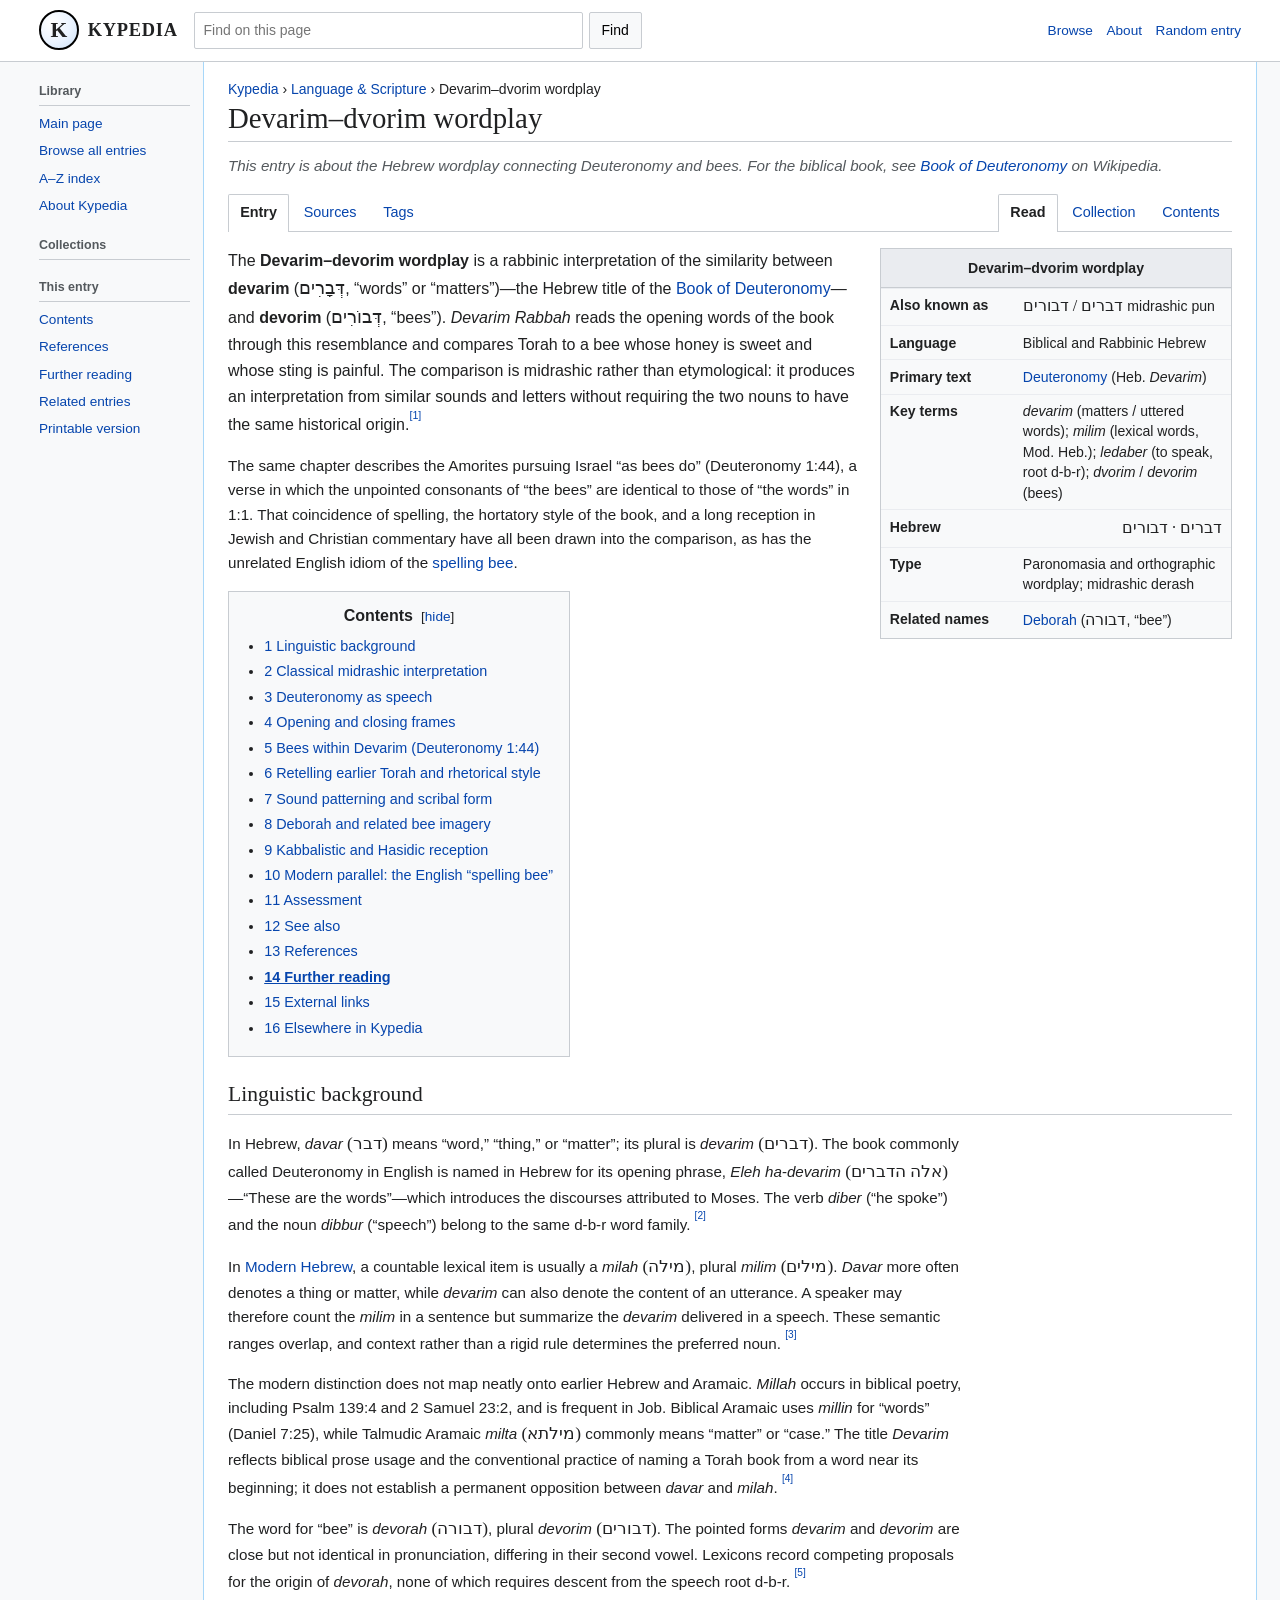
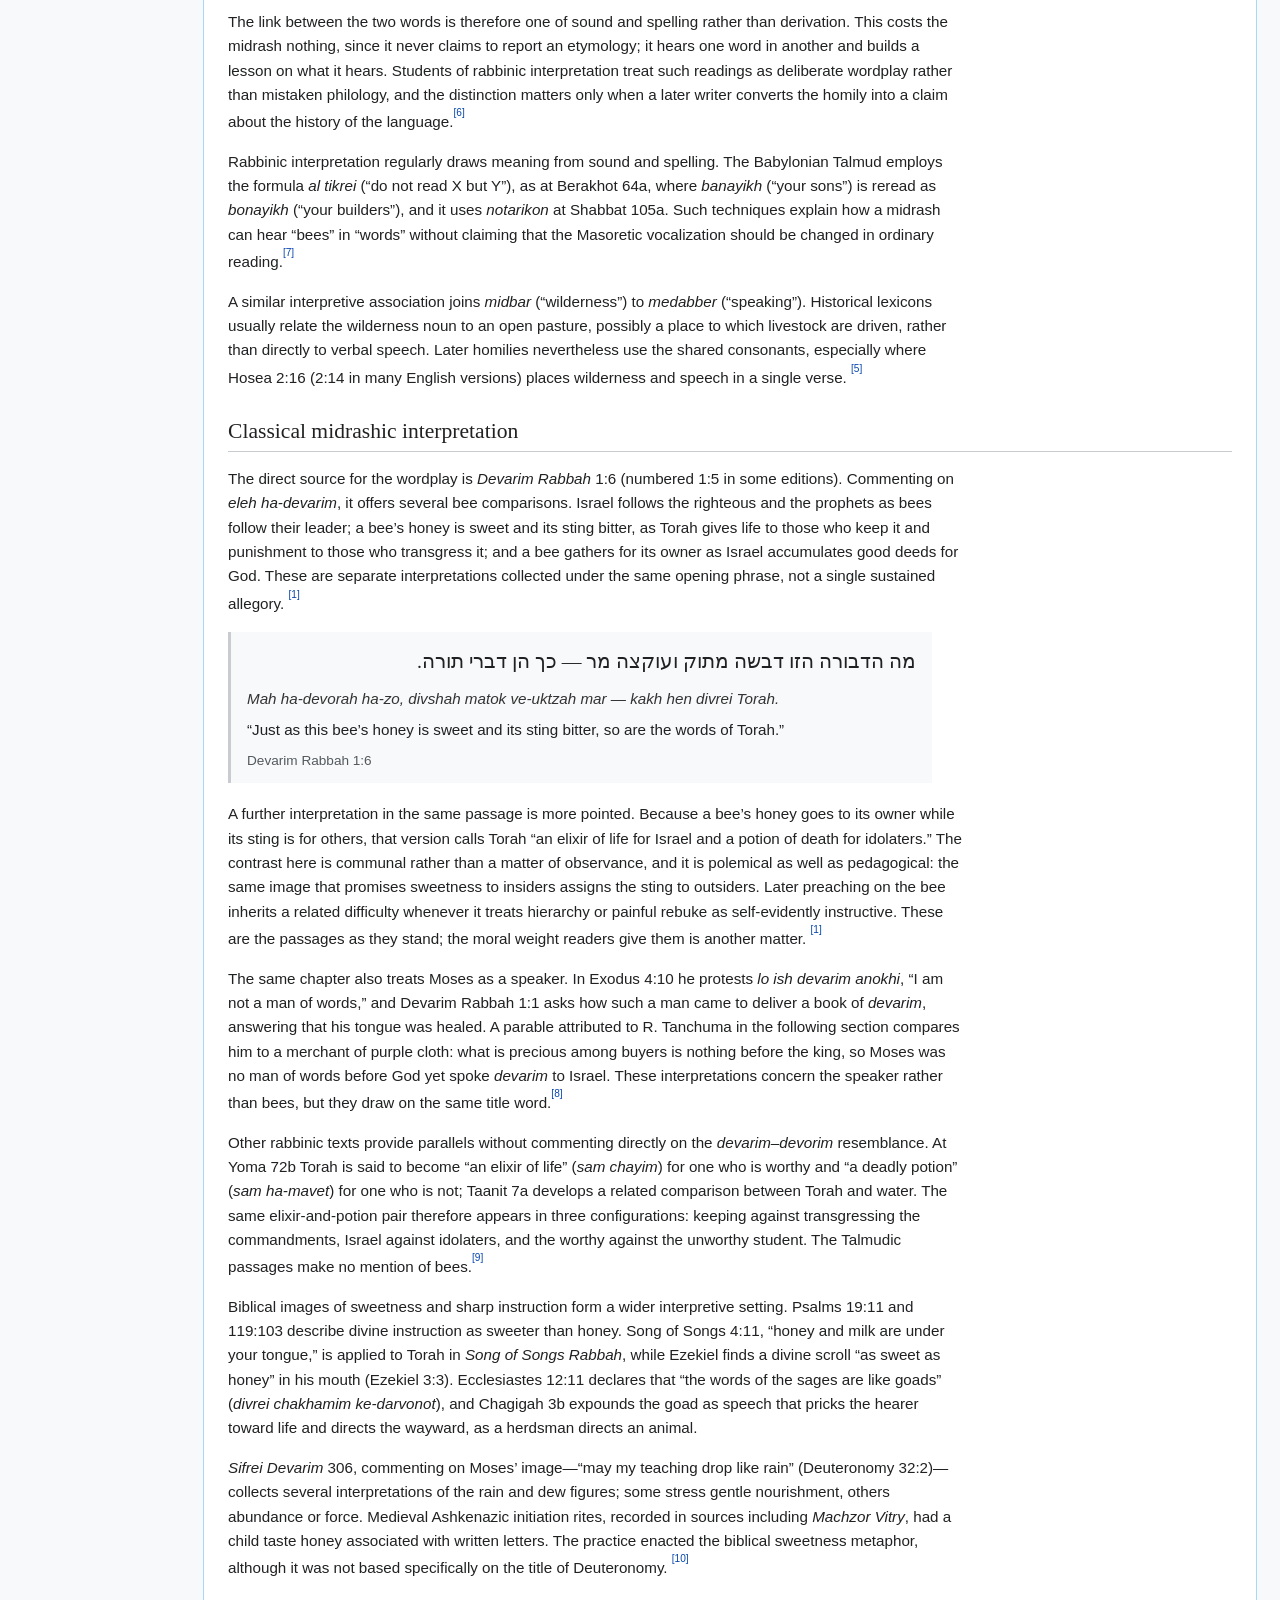
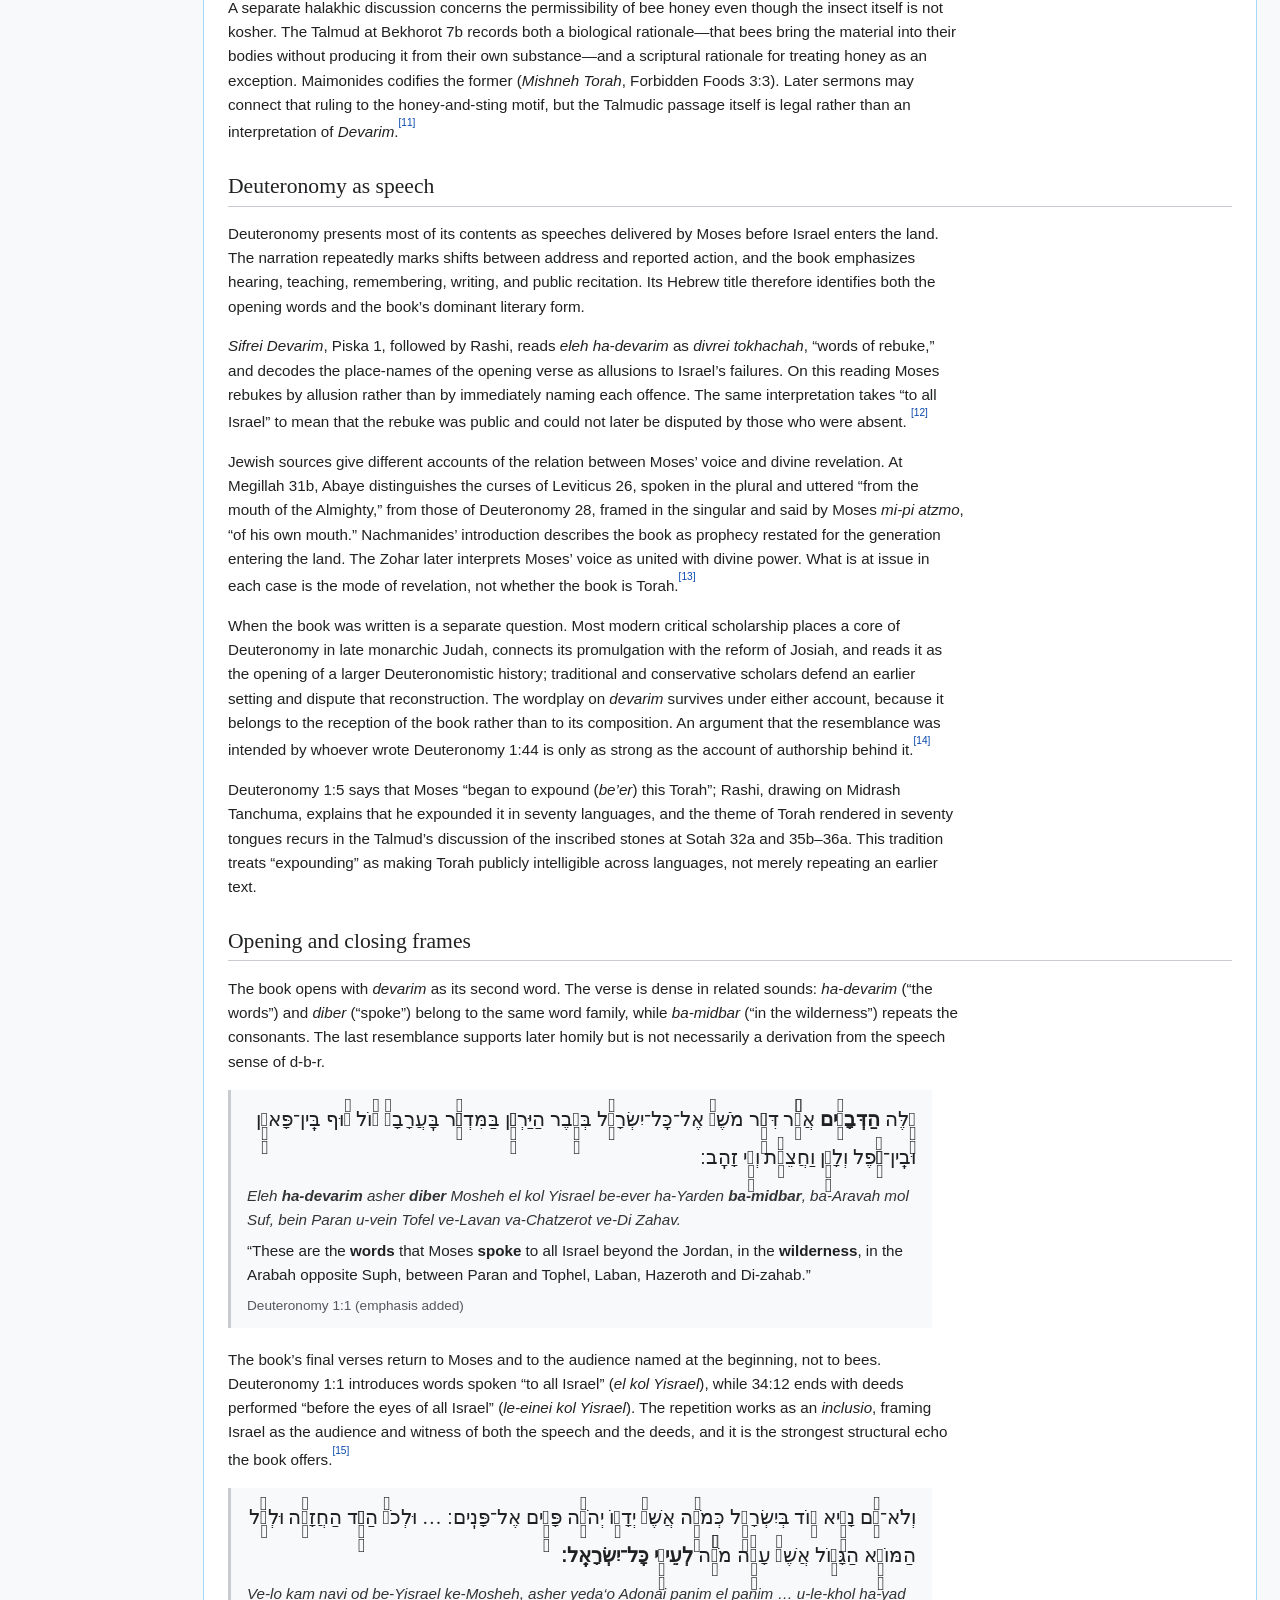
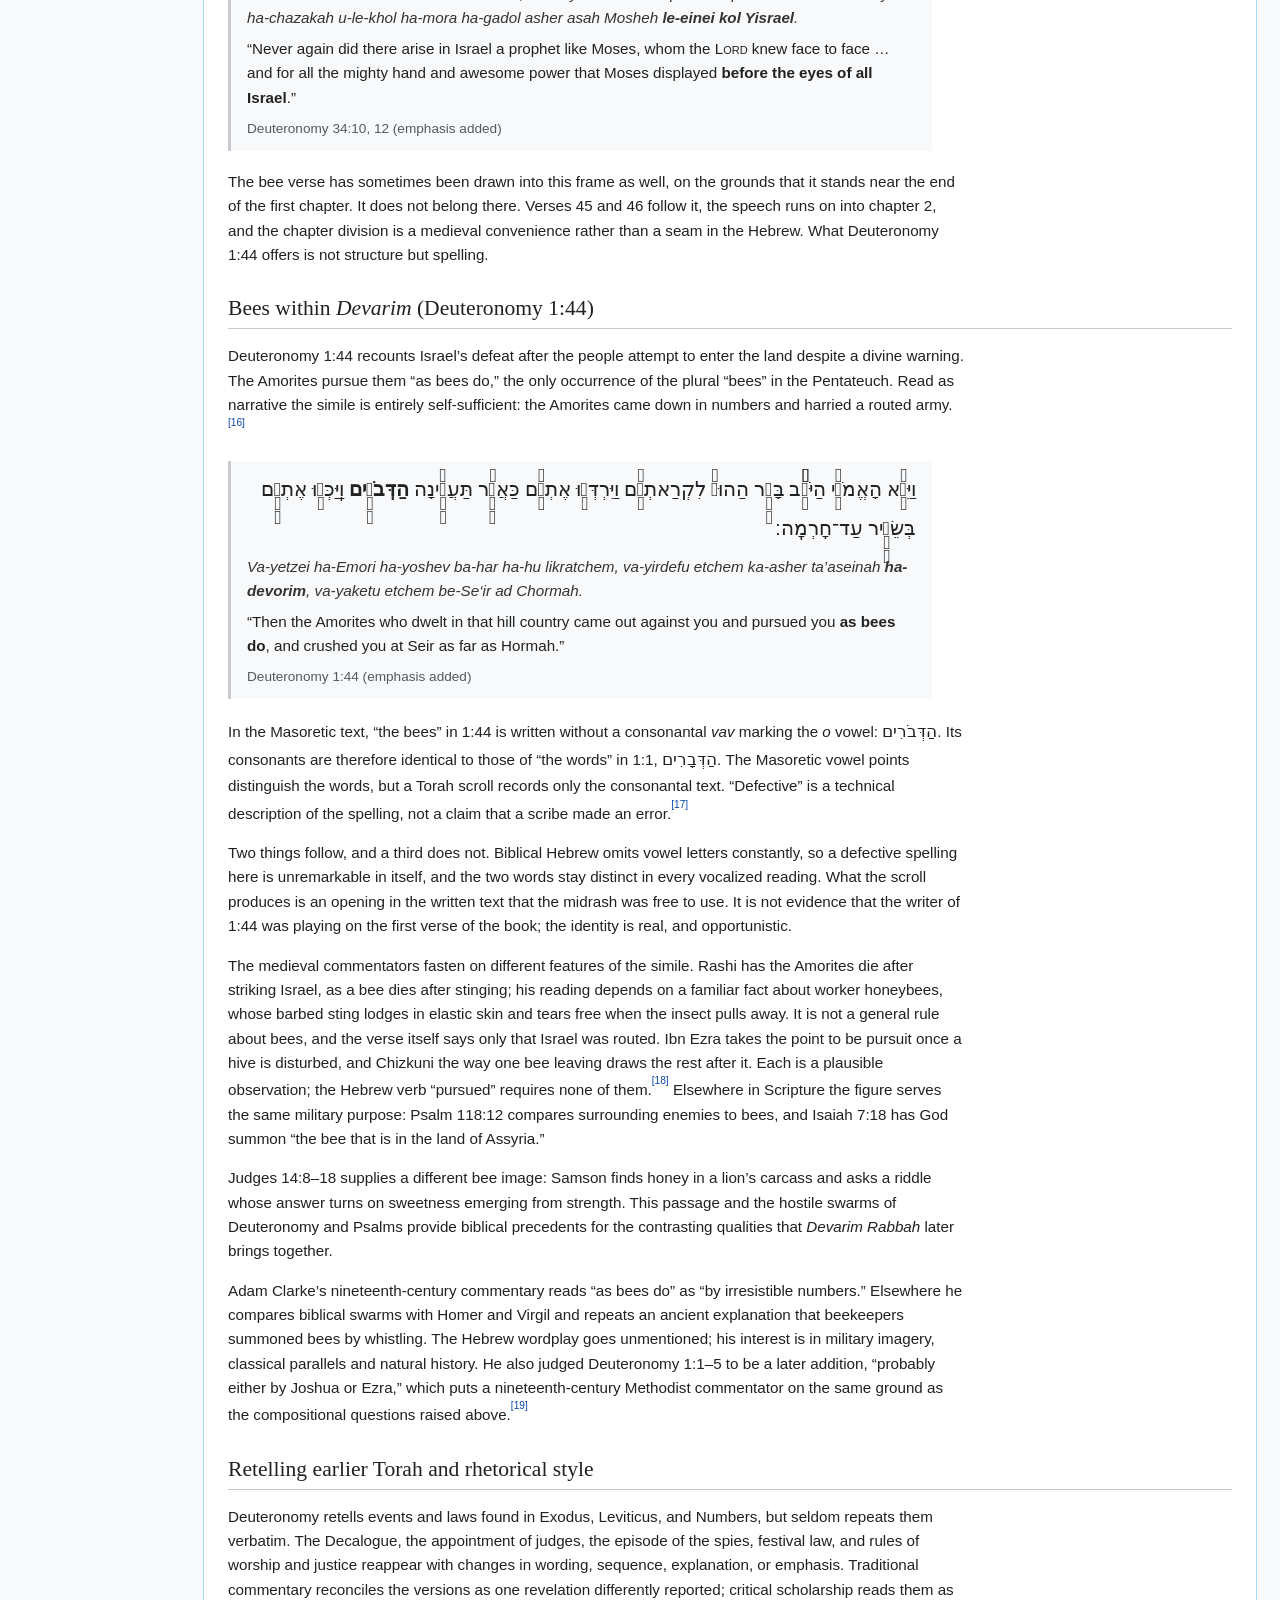
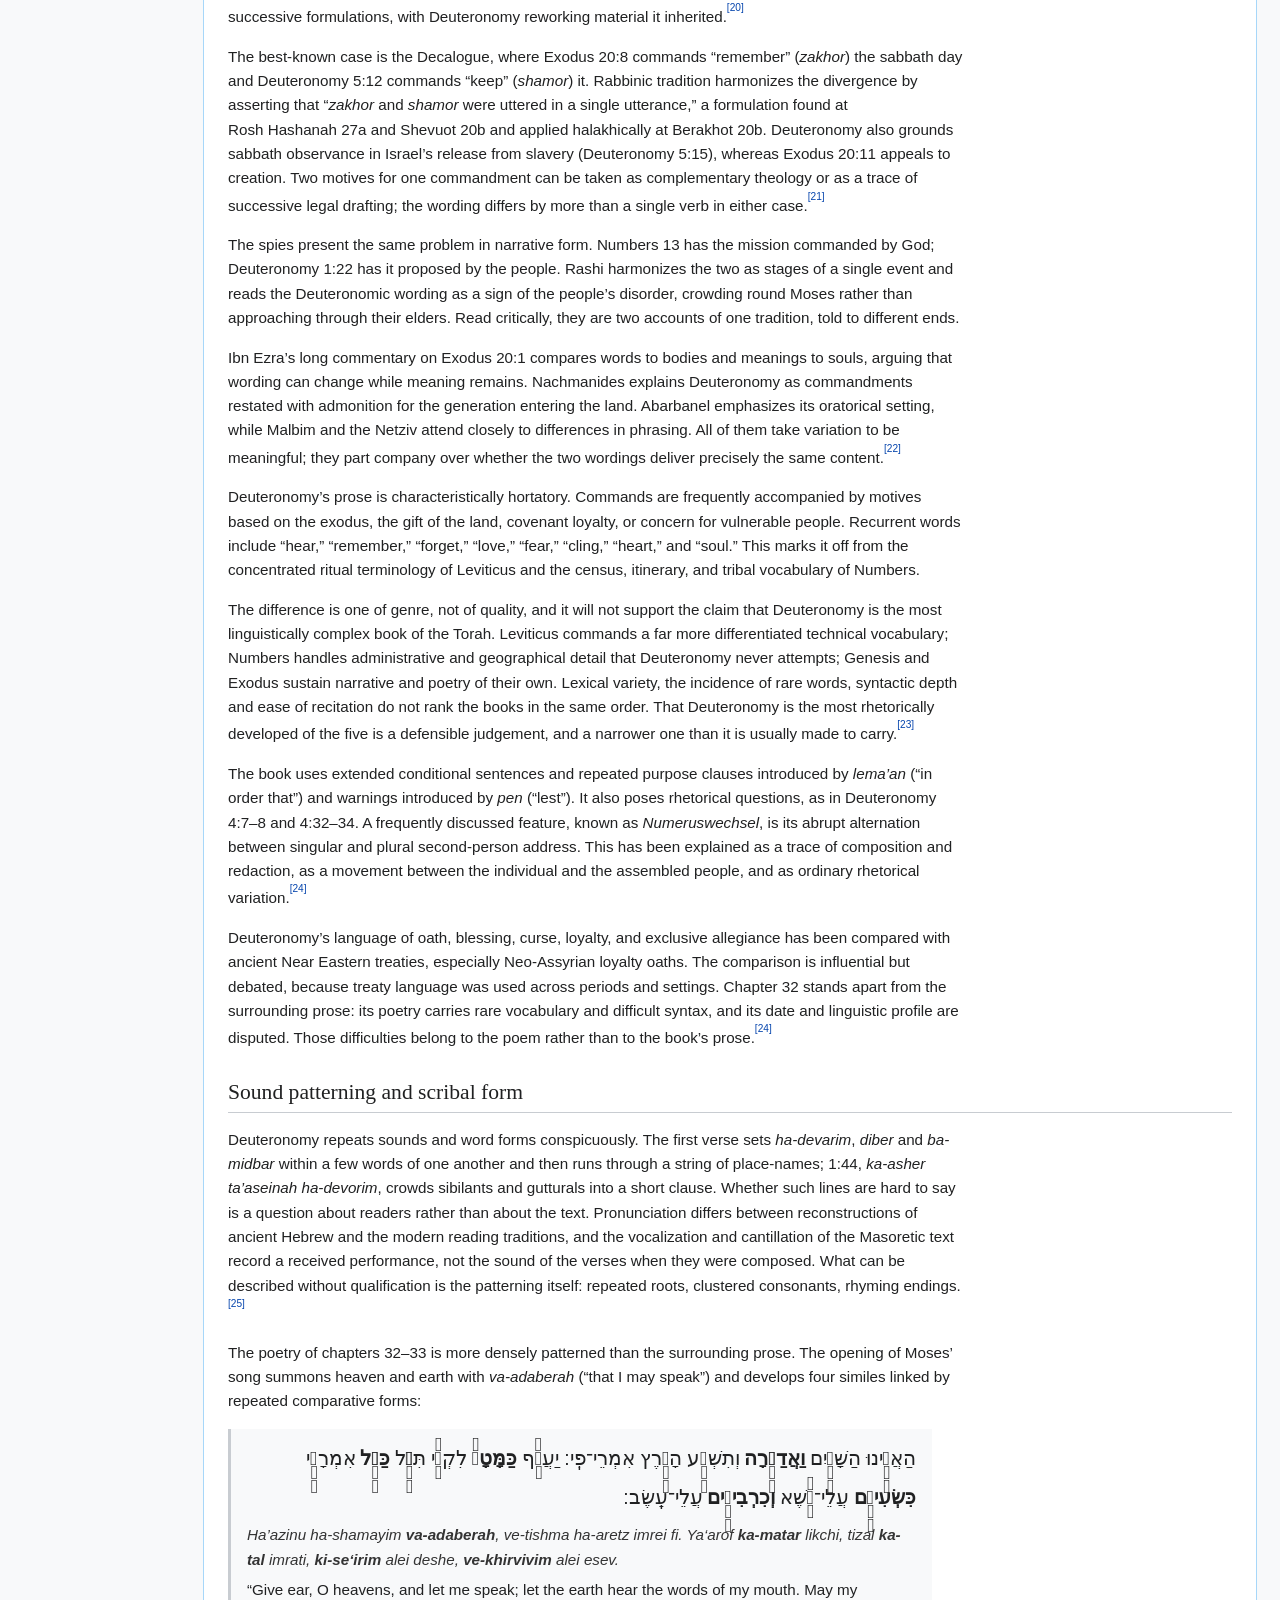
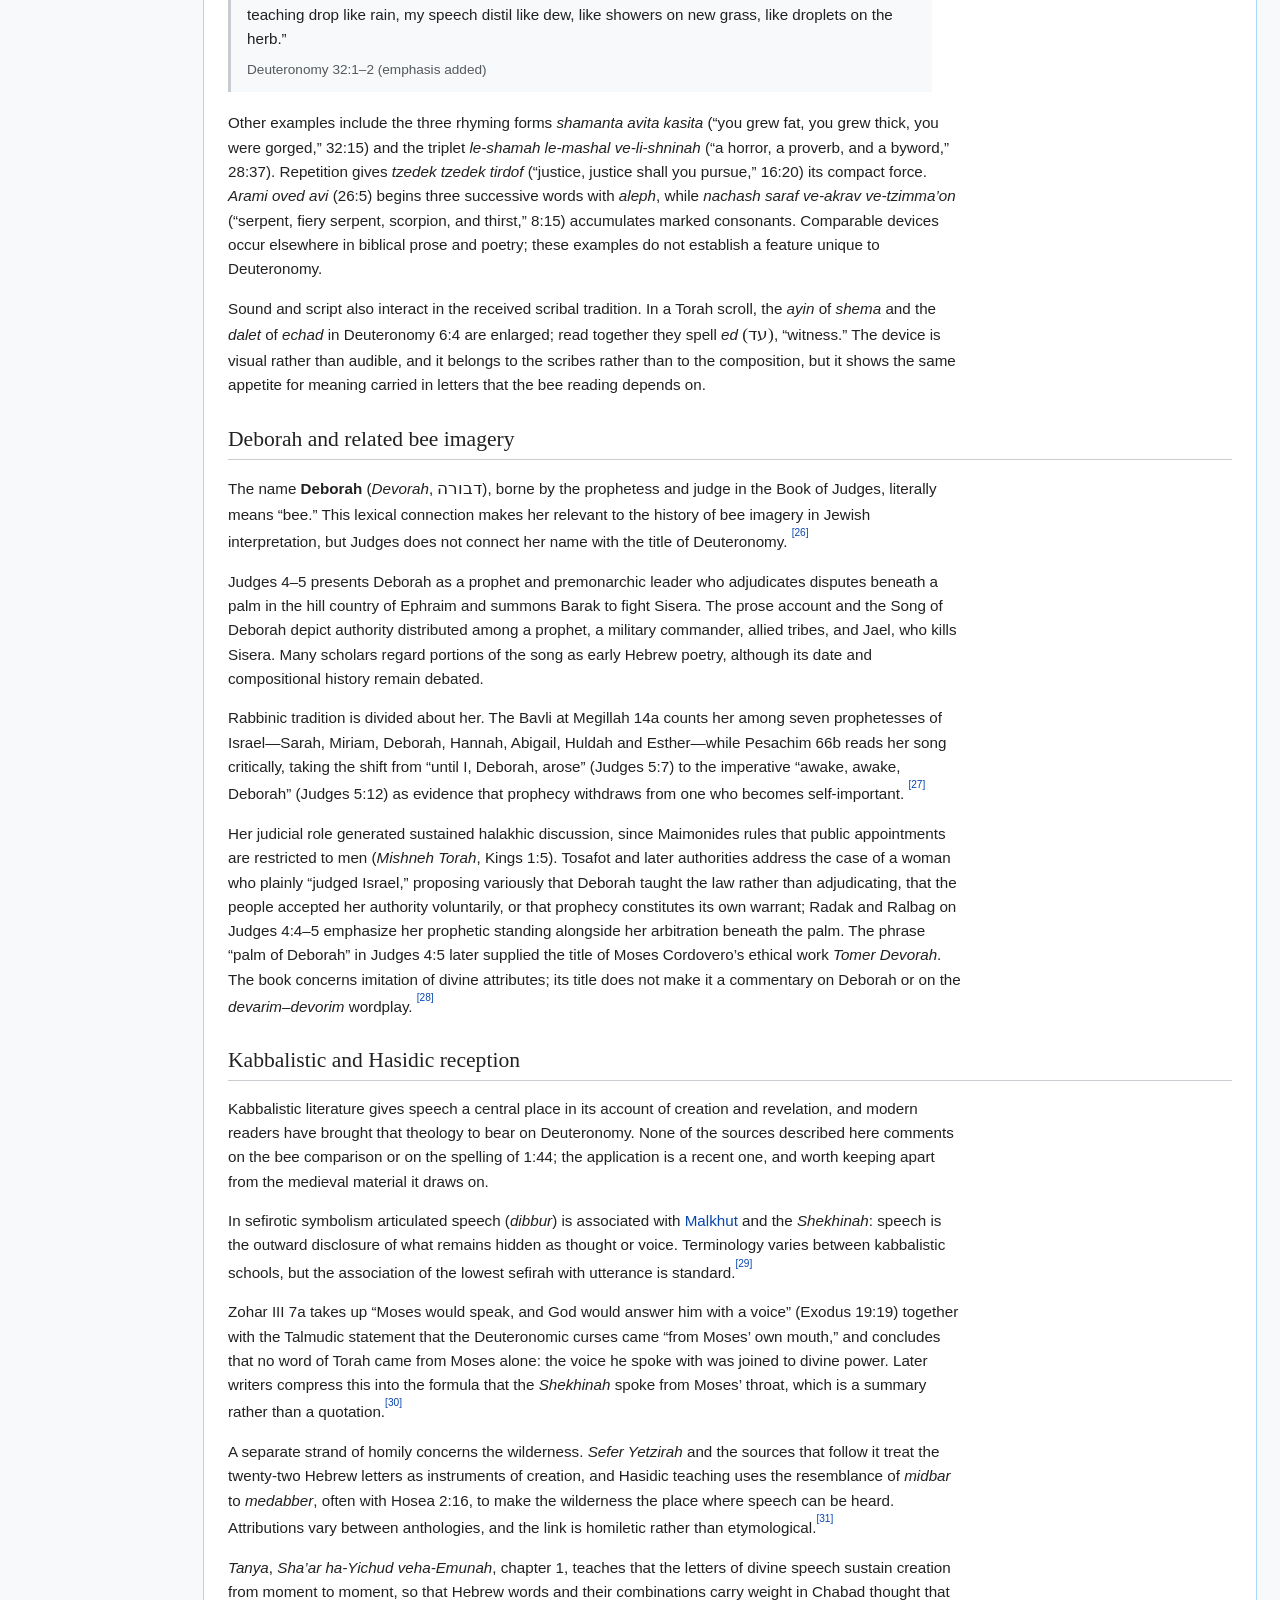
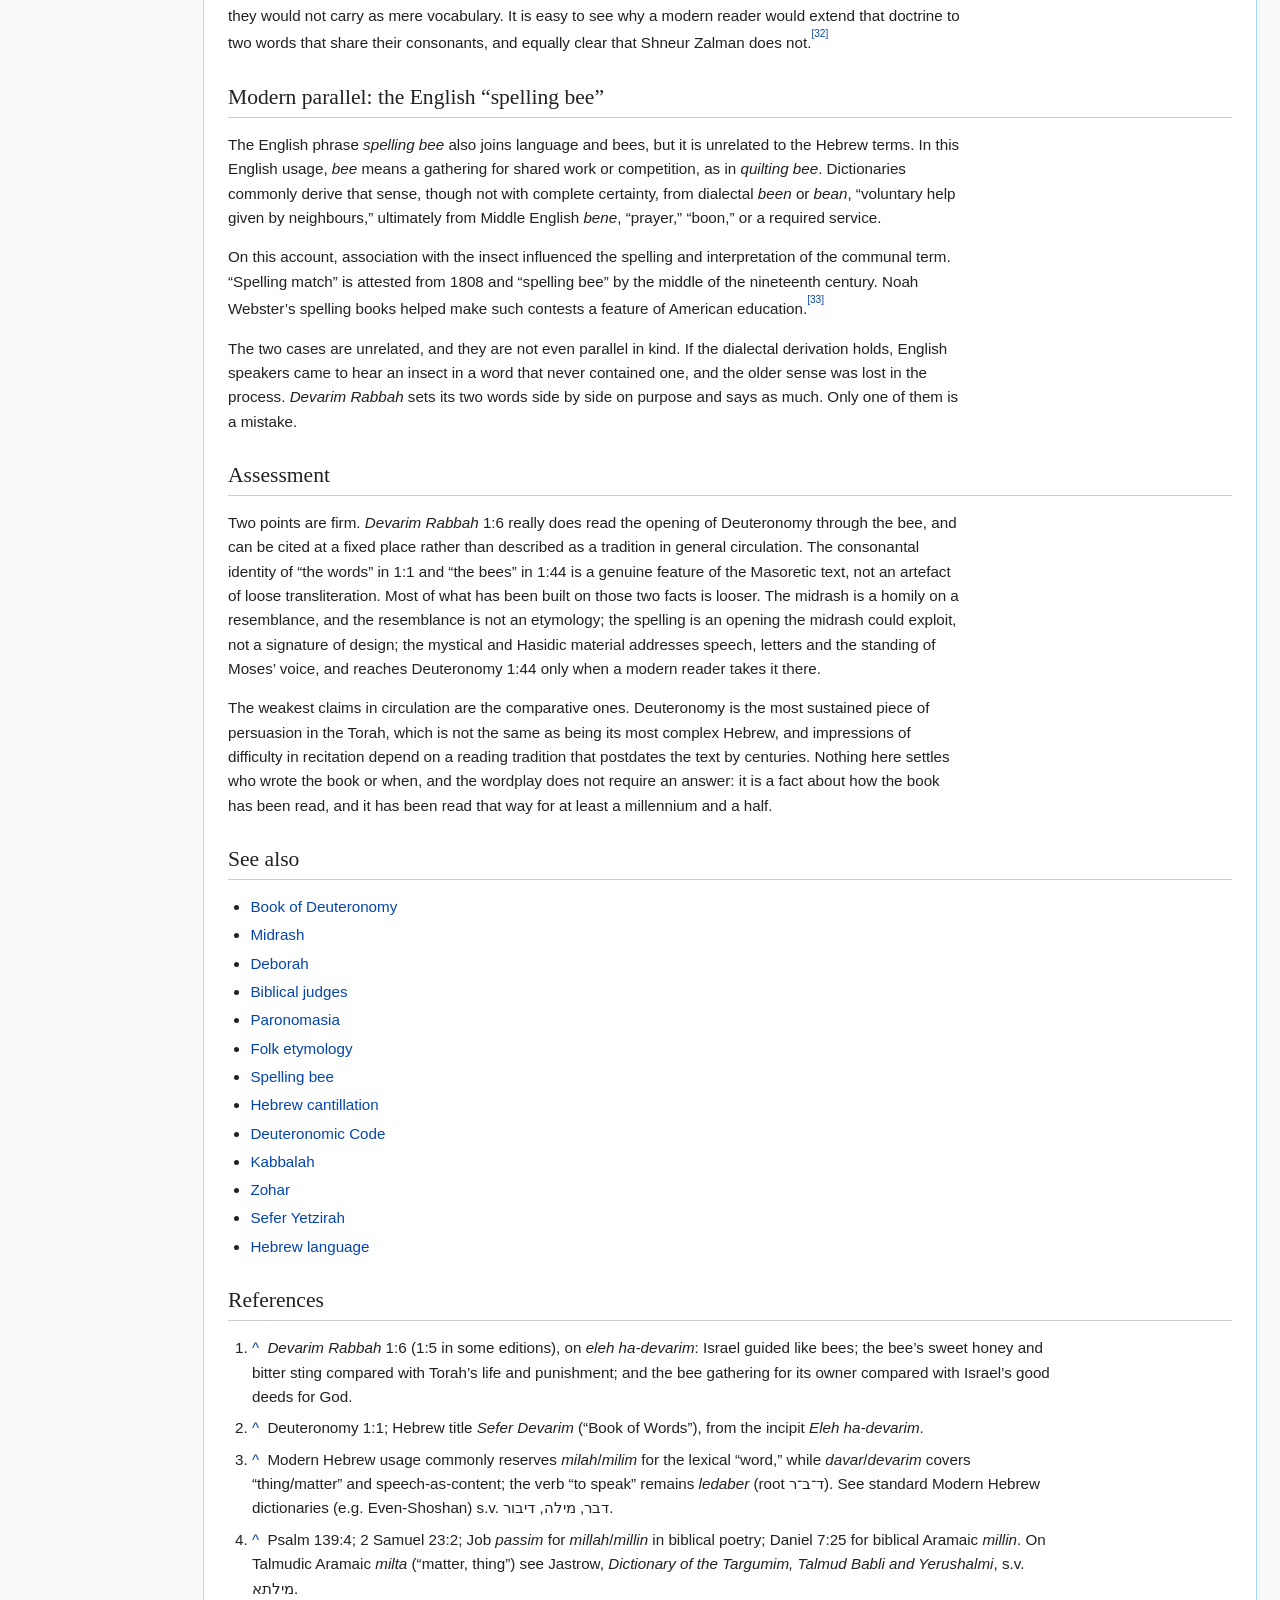
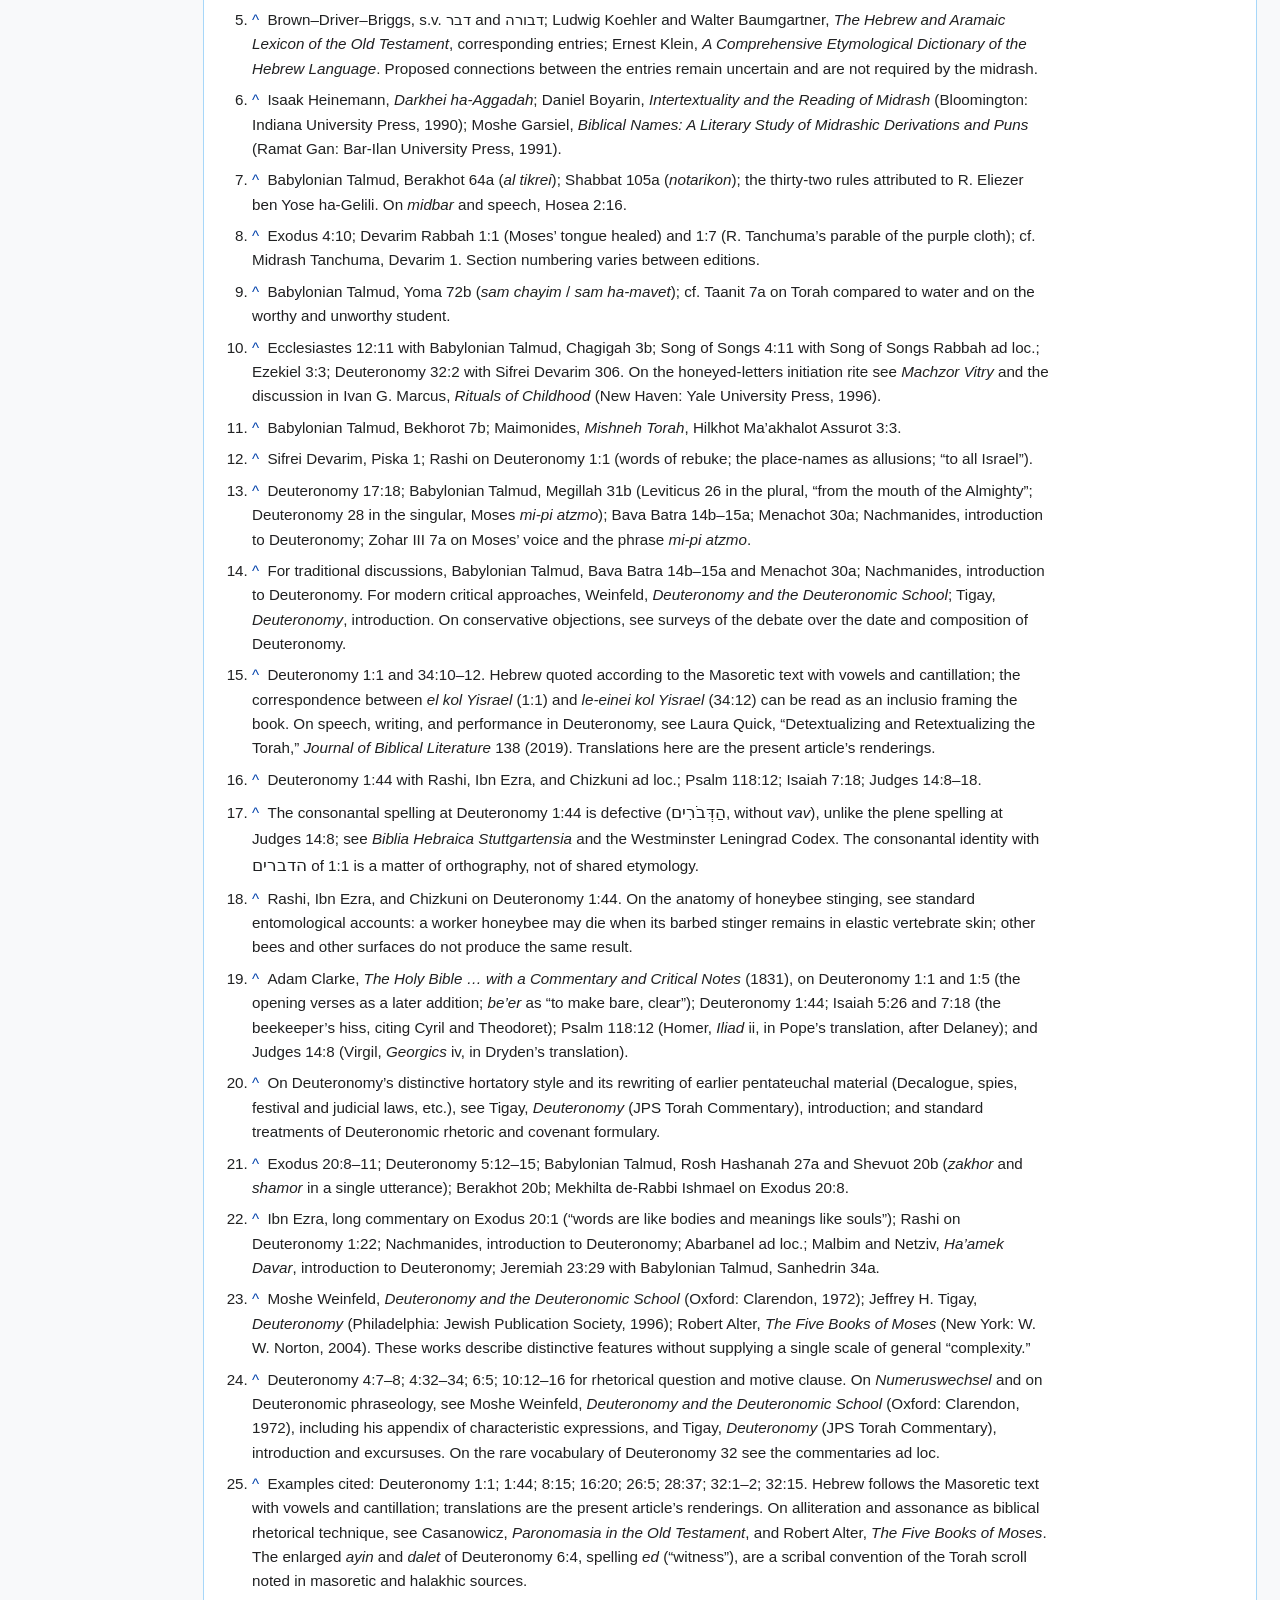
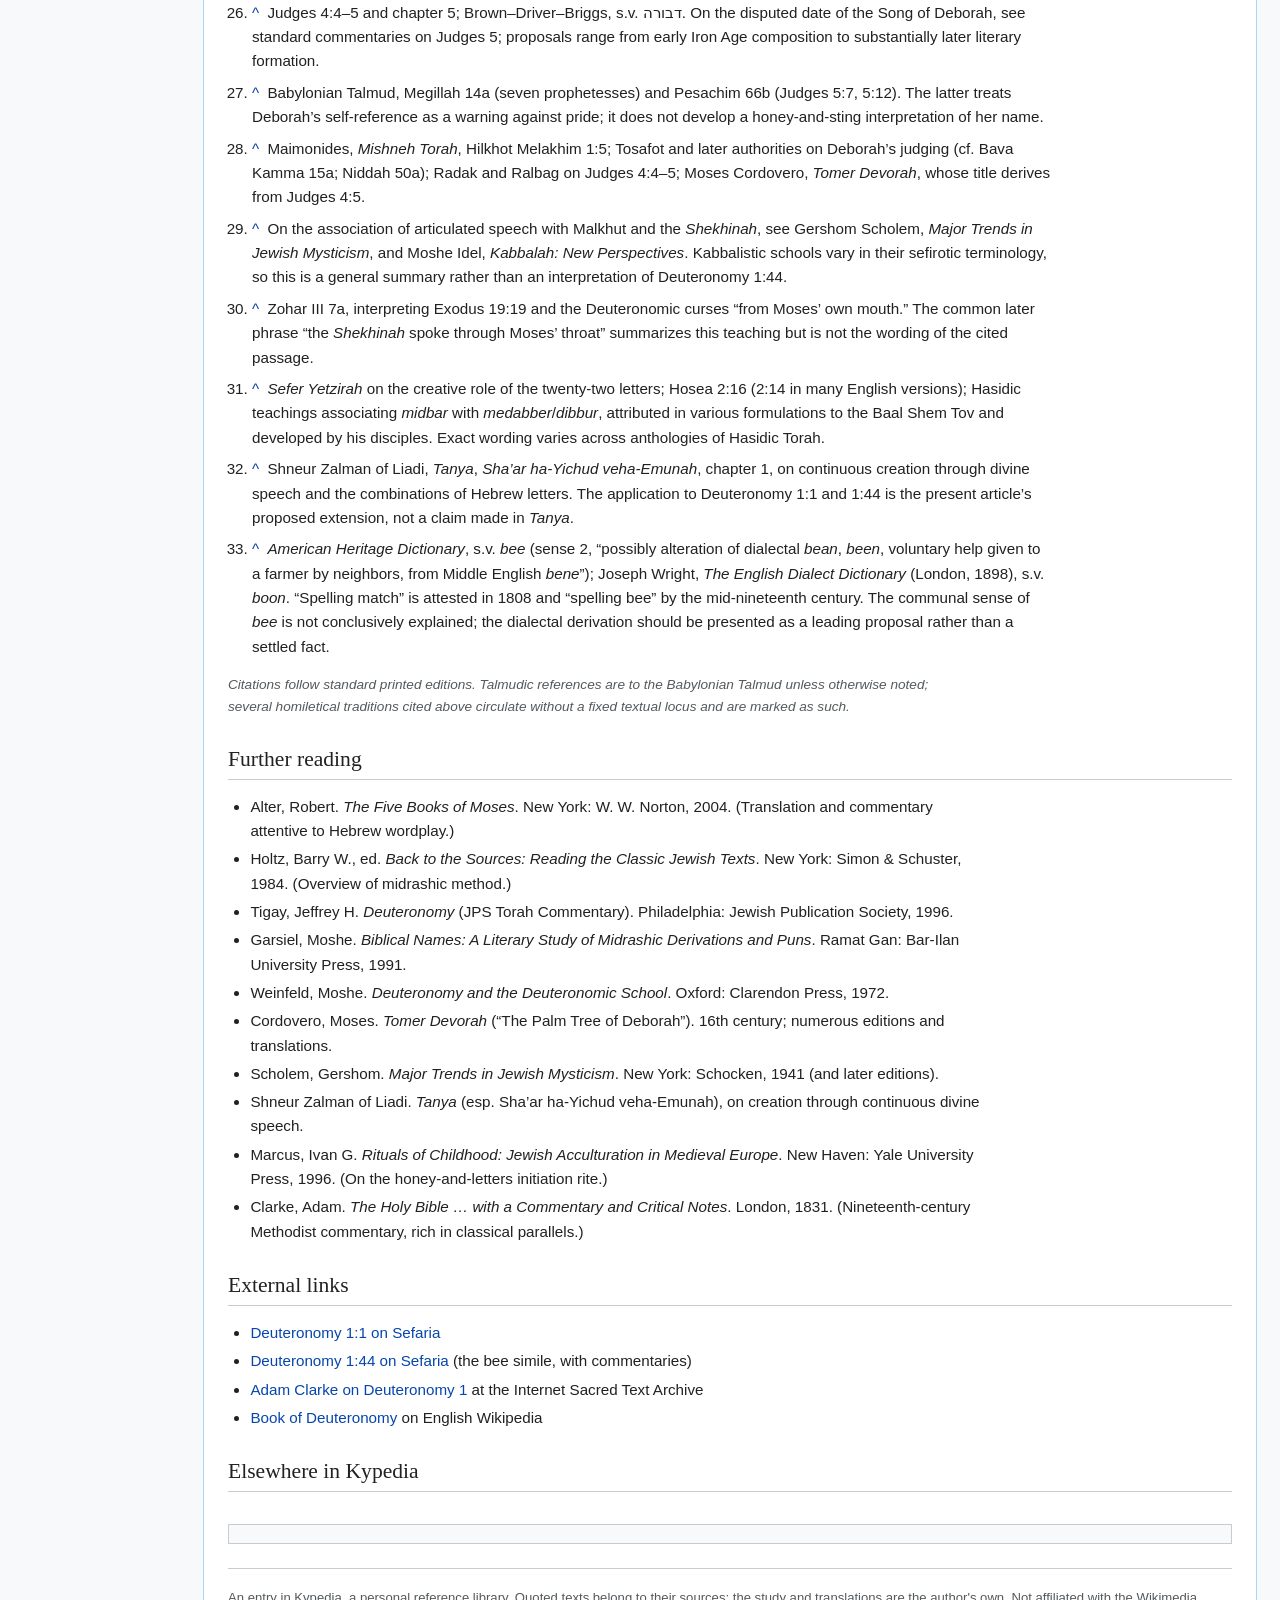
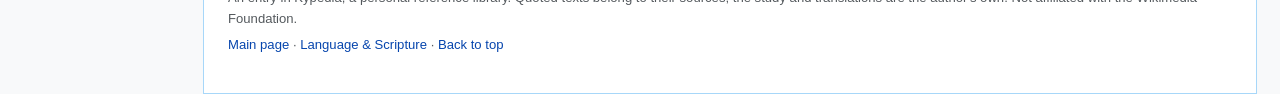
==== commit 33862a79: "Fold the critical section into the body and settle the voice Every objection now sits with the mater" ====
--- a/articles/devarim-dvorim-wordplay.html
+++ b/articles/devarim-dvorim-wordplay.html
@@ -183,16 +183,13 @@
             origin.<sup id="cite_ref-1" class="reference"><a href="#cite_note-1">[1]</a></sup>
           </p>
           <p>
-            The same chapter later describes the Amorites pursuing Israel “as bees
-            do” (Deuteronomy 1:44), where the unpointed consonants of “the bees”
-            and “the words” are identical. This textual feature, the book’s
-            rhetorical style, and later Jewish and Christian interpretations have
-            encouraged further associations. Modern English offers an unrelated
-            comparison in the
-            <a href="https://en.wikipedia.org/wiki/Spelling_bee" target="_blank" rel="noopener noreferrer">spelling bee</a>,
-            although the English expression has a different history. This article
-            distinguishes the biblical text, classical interpretation, later
-            reception, and modern literary extensions of the wordplay.
+            The same chapter describes the Amorites pursuing Israel “as bees do”
+            (Deuteronomy 1:44), a verse in which the unpointed consonants of “the
+            bees” are identical to those of “the words” in 1:1. That coincidence of
+            spelling, the hortatory style of the book, and a long reception in
+            Jewish and Christian commentary have all been drawn into the
+            comparison, as has the unrelated English idiom of the
+            <a href="https://en.wikipedia.org/wiki/Spelling_bee" target="_blank" rel="noopener noreferrer">spelling bee</a>.
           </p>
 
           <div id="toc" class="toc" role="navigation" aria-labelledby="toctitle">
@@ -254,13 +251,21 @@
               <span class="he" dir="rtl" lang="he">(דבורה)</span>, plural
               <i>devorim</i>
               <span class="he" dir="rtl" lang="he">(דבורים)</span>. The pointed
-              forms <i>devarim</i> and <i>devorim</i> are similar but not
-              identical in pronunciation. Lexicons record competing proposals
-              for the origin of <i>devorah</i>; no consensus requires it to be
-              historically derived from the speech root d-b-r. The interpretation
-              therefore depends on paronomasia—wordplay based on resemblance—not
-              on a demonstrated cognate relationship.
+              forms <i>devarim</i> and <i>devorim</i> are close but not identical
+              in pronunciation, differing in their second vowel. Lexicons record
+              competing proposals for the origin of <i>devorah</i>, none of which
+              requires descent from the speech root d-b-r.
               <sup id="cite_ref-5" class="reference"><a href="#cite_note-5">[5]</a></sup>
+            </p>
+            <p>
+              The link between the two words is therefore one of sound and spelling
+              rather than derivation. This costs the midrash nothing, since it never
+              claims to report an etymology; it hears one word in another and builds
+              a lesson on what it hears. Students of rabbinic interpretation treat
+              such readings as deliberate wordplay rather than mistaken philology,
+              and the distinction matters only when a later writer converts the
+              homily into a claim about the history of the
+              language.<sup id="cite_ref-6" class="reference"><a href="#cite_note-6">[6]</a></sup>
             </p>
             <p>
               Rabbinic interpretation regularly draws meaning from sound and
@@ -271,7 +276,7 @@
               uses <i>notarikon</i> at <span class="nowrap">Shabbat 105a</span>.
               Such techniques explain how a midrash can hear “bees” in “words”
               without claiming that the Masoretic vocalization should be changed
-              in ordinary reading.<sup id="cite_ref-6" class="reference"><a href="#cite_note-6">[6]</a></sup>
+              in ordinary reading.<sup id="cite_ref-7" class="reference"><a href="#cite_note-7">[7]</a></sup>
             </p>
             <p>
               A similar interpretive association joins <i>midbar</i>
@@ -280,8 +285,7 @@
               place to which livestock are driven, rather than directly to verbal
               speech. Later homilies nevertheless use the shared consonants,
               especially where Hosea 2:16 (2:14 in many English versions) places
-              wilderness and speech in the same verse. This distinction between derivation and interpretation also
-              applies to <i>devarim</i> and <i>devorim</i>.
+              wilderness and speech in a single verse.
               <sup class="reference"><a href="#cite_note-5">[5]</a></sup>
             </p>
           </section>
@@ -320,9 +324,13 @@
               A further interpretation in the same passage is more pointed. Because
               a bee’s honey goes to its owner while its sting is for others, that
               version calls Torah “an elixir of life for Israel and a potion of
-              death for idolaters.” Here the contrast is communal rather than a
-              matter of observance; its exclusionary framing is discussed among the
-              critical perspectives below.
+              death for idolaters.” The contrast here is communal rather than a
+              matter of observance, and it is polemical as well as pedagogical: the
+              same image that promises sweetness to insiders assigns the sting to
+              outsiders. Later preaching on the bee inherits a related difficulty
+              whenever it treats hierarchy or painful rebuke as self-evidently
+              instructive. These are the passages as they stand; the moral weight
+              readers give them is another matter.
               <sup class="reference"><a href="#cite_note-1">[1]</a></sup>
             </p>
             <p>
@@ -335,7 +343,7 @@
               before the king, so Moses was no man of words before God yet spoke
               <i>devarim</i> to Israel. These interpretations concern the speaker
               rather than bees, but they draw on the same title
-              word.<sup id="cite_ref-7" class="reference"><a href="#cite_note-7">[7]</a></sup>
+              word.<sup id="cite_ref-8" class="reference"><a href="#cite_note-8">[8]</a></sup>
             </p>
             <p>
               Other rabbinic texts provide parallels without commenting directly
@@ -349,7 +357,7 @@
               transgressing the commandments, Israel against idolaters, and the
               worthy against the unworthy student. The Talmudic passages make no
               mention of
-              bees.<sup id="cite_ref-8" class="reference"><a href="#cite_note-8">[8]</a></sup>
+              bees.<sup id="cite_ref-9" class="reference"><a href="#cite_note-9">[9]</a></sup>
             </p>
             <p>
               Biblical images of sweetness and sharp instruction form a wider
@@ -373,7 +381,7 @@
               taste honey associated with written letters. The practice enacted
               the biblical sweetness metaphor, although it was not based
               specifically on the title of Deuteronomy.
-              <sup id="cite_ref-9" class="reference"><a href="#cite_note-9">[9]</a></sup>
+              <sup id="cite_ref-10" class="reference"><a href="#cite_note-10">[10]</a></sup>
             </p>
             <p>
               A separate halakhic discussion concerns the permissibility of bee
@@ -385,7 +393,7 @@
               (<cite>Mishneh Torah</cite>, Forbidden Foods 3:3). Later sermons may
               connect that ruling to the honey-and-sting motif, but the Talmudic
               passage itself is legal rather than an interpretation of
-              <i>Devarim</i>.<sup id="cite_ref-10" class="reference"><a href="#cite_note-10">[10]</a></sup>
+              <i>Devarim</i>.<sup id="cite_ref-11" class="reference"><a href="#cite_note-11">[11]</a></sup>
             </p>
           </section>
 
@@ -409,7 +417,7 @@
               than by immediately naming each offence. The same interpretation
               takes “to all Israel” to mean that the rebuke was public and could
               not later be disputed by those who were absent.
-              <sup id="cite_ref-11" class="reference"><a href="#cite_note-11">[11]</a></sup>
+              <sup id="cite_ref-12" class="reference"><a href="#cite_note-12">[12]</a></sup>
             </p>
             <p>
               Jewish sources give different accounts of the relation between
@@ -420,10 +428,22 @@
               28, framed in the singular and said by Moses <i>mi-pi atzmo</i>, “of
               his own mouth.” Nachmanides’ introduction describes the book as
               prophecy restated for the generation entering the land. The Zohar
-              later interprets Moses’ voice as united with divine power. These
-              formulations distinguish modes of revelation; they do not reduce
-              Deuteronomy to ordinary private authorship.
-              <sup id="cite_ref-12" class="reference"><a href="#cite_note-12">[12]</a></sup>
+              later interprets Moses’ voice as united with divine power. What is at
+              issue in each case is the mode of revelation, not whether the book is
+              Torah.<sup id="cite_ref-13" class="reference"><a href="#cite_note-13">[13]</a></sup>
+            </p>
+            <p>
+              When the book was written is a separate question. Most modern critical
+              scholarship places a core of Deuteronomy in late monarchic Judah,
+              connects its promulgation with the reform of Josiah, and reads it as
+              the opening of a larger Deuteronomistic history; traditional and
+              conservative scholars defend an earlier setting and dispute that
+              reconstruction. The wordplay on <i>devarim</i> survives under either
+              account, because it belongs to the reception of the book rather than to
+              its composition. An argument that the resemblance was intended by
+              whoever wrote Deuteronomy 1:44 is only as strong as the account of
+              authorship behind
+              it.<sup id="cite_ref-14" class="reference"><a href="#cite_note-14">[14]</a></sup>
             </p>
             <p>
               Deuteronomy 1:5 says that Moses “began to expound
@@ -472,10 +492,10 @@
               the beginning, not to bees. Deuteronomy 1:1 introduces words spoken
               “to all Israel” (<i>el kol Yisrael</i>), while 34:12 ends with deeds
               performed “before the eyes of all Israel”
-              (<i>le-einei kol Yisrael</i>). Literary readings often identify this
-              repetition as an <i>inclusio</i> that frames Israel as the audience
-              and witness of Moses’ speech and deeds.
-              <sup id="cite_ref-13" class="reference"><a href="#cite_note-13">[13]</a></sup>
+              (<i>le-einei kol Yisrael</i>). The repetition works as an
+              <i>inclusio</i>, framing Israel as the audience and witness of both the
+              speech and the deeds, and it is the strongest structural echo the book
+              offers.<sup id="cite_ref-15" class="reference"><a href="#cite_note-15">[15]</a></sup>
             </p>
             <blockquote class="verse">
               <span class="verse-he" lang="he" dir="rtl">
@@ -498,10 +518,12 @@
               <span class="verse-ref">Deuteronomy 34:10, 12 (emphasis added)</span>
             </blockquote>
             <p>
-              Deuteronomy 1:44 is not part of the book’s closing frame. A reader
-              may hear it as an echo of 1:1, but it does not close the speech or a
-              demonstrable ancient literary unit. The familiar chapter division is
-              later than the biblical composition.
+              The bee verse has sometimes been drawn into this frame as well, on the
+              grounds that it stands near the end of the first chapter. It does not
+              belong there. Verses 45 and 46 follow it, the speech runs on into
+              chapter 2, and the chapter division is a medieval convenience rather
+              than a seam in the Hebrew. What Deuteronomy 1:44 offers is not
+              structure but spelling.
             </p>
           </section>
 
@@ -512,11 +534,10 @@
             <p>
               Deuteronomy 1:44 recounts Israel’s defeat after the people attempt to
               enter the land despite a divine warning. The Amorites pursue them
-              “as bees do.” This is the only occurrence of the plural “bees” in the
-              Pentateuch. Because the verse is near the end of the opening
-              chapter, it can be read as a local echo of <i>devarim</i> in 1:1,
-              although the narrative simile is intelligible without that
-              connection.<sup id="cite_ref-14" class="reference"><a href="#cite_note-14">[14]</a></sup>
+              “as bees do,” the only occurrence of the plural “bees” in the
+              Pentateuch. Read as narrative the simile is entirely
+              self-sufficient: the Amorites came down in numbers and harried a
+              routed army.<sup id="cite_ref-16" class="reference"><a href="#cite_note-16">[16]</a></sup>
             </p>
             <blockquote class="verse">
               <span class="verse-he" lang="he" dir="rtl">
@@ -545,18 +566,31 @@
               Masoretic vowel points distinguish the words, but a Torah scroll
               records only the consonantal text. “Defective” is a technical
               description of the spelling, not a claim that a scribe made an
-              error.<sup id="cite_ref-15" class="reference"><a href="#cite_note-15">[15]</a></sup>
-            </p>
-            <p>
-              Traditional commentators emphasize different aspects of the simile.
-              Rashi says that the Amorites died after striking Israel, as a bee
-              dies after stinging. Ibn Ezra emphasizes pursuit after the hive has
-              been disturbed, and Chizkuni describes one bee emerging and the
-              others following. The comments draw moral or observational meaning
-              from the image; they are not interchangeable biological accounts.
-              Psalm 118:12 likewise compares surrounding enemies to bees, and
-              Isaiah 7:18 depicts God summoning “the bee that is in the land of
-              Assyria.”
+              error.<sup id="cite_ref-17" class="reference"><a href="#cite_note-17">[17]</a></sup>
+            </p>
+            <p>
+              Two things follow, and a third does not. Biblical Hebrew omits vowel
+              letters constantly, so a defective spelling here is unremarkable in
+              itself, and the two words stay distinct in every vocalized reading.
+              What the scroll produces is an opening in the written text that the
+              midrash was free to use. It is not evidence that the writer of 1:44
+              was playing on the first verse of the book; the identity is real, and
+              opportunistic.
+            </p>
+            <p>
+              The medieval commentators fasten on different features of the simile.
+              Rashi has the Amorites die after striking Israel, as a bee dies after
+              stinging; his reading depends on a familiar fact about worker
+              honeybees, whose barbed sting lodges in elastic skin and tears free
+              when the insect pulls away. It is not a general rule about bees, and
+              the verse itself says only that Israel was routed. Ibn Ezra takes the
+              point to be pursuit once a hive is disturbed, and Chizkuni the way one
+              bee leaving draws the rest after it. Each is a plausible observation;
+              the Hebrew verb “pursued” requires none of
+              them.<sup id="cite_ref-18" class="reference"><a href="#cite_note-18">[18]</a></sup>
+              Elsewhere in Scripture the figure serves the same military purpose:
+              Psalm 118:12 compares surrounding enemies to bees, and Isaiah 7:18 has
+              God summon “the bee that is in the land of Assyria.”
             </p>
             <p>
               Judges 14:8–18 supplies a different bee image: Samson finds honey in
@@ -569,13 +603,13 @@
               Adam Clarke’s nineteenth-century commentary reads “as bees do” as
               “by irresistible numbers.” Elsewhere he compares biblical swarms with
               Homer and Virgil and repeats an ancient explanation that beekeepers
-              summoned bees by whistling. Clarke does not discuss the Hebrew
-              wordplay; his treatment represents a reception history concerned
-              with military imagery, classical parallels, and natural history. In
-              the same commentary he judged Deuteronomy 1:1–5 to be a later
-              addition, “probably either by Joshua or Ezra,” which places him among
-              the compositional debates discussed below.
-              <sup id="cite_ref-16" class="reference"><a href="#cite_note-16">[16]</a></sup>
+              summoned bees by whistling. The Hebrew wordplay goes unmentioned; his
+              interest is in military imagery, classical parallels and natural
+              history. He also judged Deuteronomy 1:1–5 to be a later addition,
+              “probably either by Joshua or Ezra,” which puts a nineteenth-century
+              Methodist commentator on the same ground as the compositional
+              questions raised
+              above.<sup id="cite_ref-19" class="reference"><a href="#cite_note-19">[19]</a></sup>
             </p>
           </section>
 
@@ -588,10 +622,11 @@
               Numbers, but seldom repeats them verbatim. The Decalogue, the
               appointment of judges, the episode of the spies, festival law, and
               rules of worship and justice reappear with changes in wording,
-              sequence, explanation, or emphasis. Traditional commentators often
-              reconcile the versions, while historical-critical scholarship asks
-              how Deuteronomy reuses and revises earlier legal and narrative
-              traditions.<sup id="cite_ref-17" class="reference"><a href="#cite_note-17">[17]</a></sup>
+              sequence, explanation, or emphasis. Traditional commentary reconciles
+              the versions as one revelation differently reported; critical
+              scholarship reads them as successive formulations, with Deuteronomy
+              reworking material it
+              inherited.<sup id="cite_ref-20" class="reference"><a href="#cite_note-20">[20]</a></sup>
             </p>
             <p>
               The best-known case is the Decalogue, where Exodus 20:8 commands
@@ -603,19 +638,20 @@
               <span class="nowrap">Shevuot 20b</span> and applied halakhically at
               <span class="nowrap">Berakhot 20b</span>. Deuteronomy also grounds
               sabbath observance in Israel’s release from slavery (Deuteronomy
-              5:15), whereas Exodus 20:11 appeals to creation. The two versions can
-              be read as complementary theological rationales or as evidence of
-              different stages of legal formulation.
-              <sup id="cite_ref-18" class="reference"><a href="#cite_note-18">[18]</a></sup>
-            </p>
-            <p>
-              Retellings of the spies’ mission illustrate the same interpretive
-              problem. Numbers 13 presents the mission as a divine command, while
-              Deuteronomy 1:22 begins with a proposal from the people. Rashi treats
-              the accounts as compatible stages of one event and reads details of
-              the Deuteronomic version as evidence of the people’s disorder.
-              Source-critical readings instead examine the accounts as distinct
-              narrative formulations.
+              5:15), whereas Exodus 20:11 appeals to creation. Two motives for one
+              commandment can be taken as complementary theology or as a trace of
+              successive legal drafting; the wording differs by more than a single
+              verb in either
+              case.<sup id="cite_ref-21" class="reference"><a href="#cite_note-21">[21]</a></sup>
+            </p>
+            <p>
+              The spies present the same problem in narrative form. Numbers 13 has
+              the mission commanded by God; Deuteronomy 1:22 has it proposed by the
+              people. Rashi harmonizes the two as stages of a single event and reads
+              the Deuteronomic wording as a sign of the people’s disorder, crowding
+              round Moses rather than approaching through their elders. Read
+              critically, they are two accounts of one tradition, told to different
+              ends.
             </p>
             <p>
               Ibn Ezra’s long commentary on Exodus 20:1 compares words to bodies
@@ -623,21 +659,32 @@
               remains. Nachmanides explains Deuteronomy as commandments restated
               with admonition for the generation entering the land. Abarbanel
               emphasizes its oratorical setting, while Malbim and the Netziv attend
-              closely to differences in phrasing. These approaches share the
-              assumption that variation calls for interpretation, but they do not
-              agree on whether every version communicates exactly the same
-              proposition.<sup id="cite_ref-19" class="reference"><a href="#cite_note-19">[19]</a></sup>
+              closely to differences in phrasing. All of them take variation to be
+              meaningful; they part company over whether the two wordings deliver
+              precisely the same
+              content.<sup id="cite_ref-22" class="reference"><a href="#cite_note-22">[22]</a></sup>
             </p>
             <p>
               Deuteronomy’s prose is characteristically hortatory. Commands are
               frequently accompanied by motives based on the exodus, the gift of
               the land, covenant loyalty, or concern for vulnerable people.
               Recurrent words include “hear,” “remember,” “forget,” “love,”
-              “fear,” “cling,” “heart,” and “soul.” These patterns distinguish its
-              discourse from the concentrated ritual terminology of Leviticus and
-              the census, itinerary, and tribal vocabulary prominent in Numbers.
-              The comparison concerns genre and emphasis rather than an objective
-              ranking of vocabulary level.
+              “fear,” “cling,” “heart,” and “soul.” This marks it off from the
+              concentrated ritual terminology of Leviticus and the census,
+              itinerary, and tribal vocabulary of Numbers.
+            </p>
+            <p>
+              The difference is one of genre, not of quality, and it will not support
+              the claim that Deuteronomy is the most linguistically complex book of
+              the Torah. Leviticus commands a far more differentiated technical
+              vocabulary; Numbers handles administrative and geographical detail that
+              Deuteronomy never attempts; Genesis and Exodus sustain narrative and
+              poetry of their own. Lexical variety, the incidence of rare words,
+              syntactic depth and ease of recitation do not rank the books in the
+              same order. That Deuteronomy is the most rhetorically developed of the
+              five is a defensible judgement, and a narrower one than it is usually
+              made to
+              carry.<sup id="cite_ref-23" class="reference"><a href="#cite_note-23">[23]</a></sup>
             </p>
             <p>
               The book uses extended conditional sentences and repeated purpose
@@ -646,20 +693,21 @@
               questions, as in Deuteronomy 4:7–8 and 4:32–34. A frequently
               discussed feature, known as
               <i>Numeruswechsel</i>, is its abrupt alternation between singular and
-              plural second-person address. Scholars have explained these changes
-              as traces of composition and redaction, as shifts between individual
-              and collective address, or as ordinary rhetorical variation.
+              plural second-person address. This has been explained as a trace of
+              composition and redaction, as a movement between the individual and the
+              assembled people, and as ordinary rhetorical
+              variation.<sup id="cite_ref-24" class="reference"><a href="#cite_note-24">[24]</a></sup>
             </p>
             <p>
               Deuteronomy’s language of oath, blessing, curse, loyalty, and
               exclusive allegiance has been compared with ancient Near Eastern
               treaties, especially Neo-Assyrian loyalty oaths. The comparison is
               influential but debated, because treaty language was used across
-              periods and settings. Chapter 32 differs from the surrounding prose:
-              its poetry contains rare vocabulary and difficult syntax, while its
-              date and linguistic profile remain disputed.
-              It should not be used by itself to characterize the vocabulary of
-              the whole book.<sup id="cite_ref-20" class="reference"><a href="#cite_note-20">[20]</a></sup>
+              periods and settings. Chapter 32 stands apart from the surrounding
+              prose: its poetry carries rare vocabulary and difficult syntax, and its
+              date and linguistic profile are disputed. Those difficulties belong to
+              the poem rather than to the book’s
+              prose.<sup class="reference"><a href="#cite_note-24">[24]</a></sup>
             </p>
           </section>
 
@@ -668,16 +716,19 @@
               <span class="mw-headline">Sound patterning and scribal form</span>
             </h2>
             <p>
-              Deuteronomy contains conspicuous repetitions of sounds and word
-              forms, although no quantitative comparison establishes that it is
-              uniformly harder to pronounce than the rest of the Torah.
-              Deuteronomy 1:1 places <i>ha-devarim</i>, <i>diber</i>, and
-              <i>ba-midbar</i> close together and closes with a sequence of
-              place-names. Deuteronomy 1:44,
-              <i>ka-asher ta’aseinah ha-devorim</i>, clusters sibilants and
-              gutturals. Such lines may feel tongue-twister-like to a learner, but
-              repetition, parallelism, and alliteration are more precise
-              descriptions.<sup id="cite_ref-21" class="reference"><a href="#cite_note-21">[21]</a></sup>
+              Deuteronomy repeats sounds and word forms conspicuously. The first
+              verse sets <i>ha-devarim</i>, <i>diber</i> and <i>ba-midbar</i> within
+              a few words of one another and then runs through a string of
+              place-names; 1:44, <i>ka-asher ta’aseinah ha-devorim</i>, crowds
+              sibilants and gutturals into a short clause. Whether such lines are
+              hard to say is a question about readers rather than about the text.
+              Pronunciation differs between reconstructions of ancient Hebrew and
+              the modern reading traditions, and the vocalization and cantillation of
+              the Masoretic text record a received performance, not the sound of the
+              verses when they were composed. What can be described without
+              qualification is the patterning itself: repeated roots, clustered
+              consonants, rhyming
+              endings.<sup id="cite_ref-25" class="reference"><a href="#cite_note-25">[25]</a></sup>
             </p>
             <p>
               The poetry of chapters 32–33 is more densely patterned than the
@@ -723,10 +774,10 @@
               In a Torah scroll, the <i>ayin</i> of <i>shema</i> and the
               <i>dalet</i> of <i>echad</i> in Deuteronomy 6:4 are enlarged; read
               together they spell <i>ed</i>
-              <span class="he" dir="rtl" lang="he">(עד)</span>, “witness.”
-              Masoretic cantillation preserves a later tradition of phrasing and
-              performance. It helps modern readers hear the clauses but cannot by
-              itself prove how the earliest form of the text was recited.
+              <span class="he" dir="rtl" lang="he">(עד)</span>, “witness.” The
+              device is visual rather than audible, and it belongs to the scribes
+              rather than to the composition, but it shows the same appetite for
+              meaning carried in letters that the bee reading depends on.
             </p>
           </section>
 
@@ -741,7 +792,7 @@
               This lexical connection makes her relevant to the history of bee
               imagery in Jewish interpretation, but Judges does not connect her
               name with the title of Deuteronomy.
-              <sup id="cite_ref-22" class="reference"><a href="#cite_note-22">[22]</a></sup>
+              <sup id="cite_ref-26" class="reference"><a href="#cite_note-26">[26]</a></sup>
             </p>
             <p>
               Judges 4–5 presents Deborah as a prophet and premonarchic leader who
@@ -753,14 +804,14 @@
               date and compositional history remain debated.
             </p>
             <p>
-              Rabbinic sources treat her prominence in several registers. The Bavli
+              Rabbinic tradition is divided about her. The Bavli
               at <span class="nowrap">Megillah 14a</span> counts her among seven
               prophetesses of Israel—Sarah, Miriam, Deborah, Hannah, Abigail,
               Huldah and Esther—while <span class="nowrap">Pesachim 66b</span> reads
               her song critically, taking the shift from “until I, Deborah, arose”
               (Judges 5:7) to the imperative “awake, awake, Deborah” (Judges 5:12) as
               evidence that prophecy withdraws from one who becomes self-important.
-              <sup id="cite_ref-23" class="reference"><a href="#cite_note-23">[23]</a></sup>
+              <sup id="cite_ref-27" class="reference"><a href="#cite_note-27">[27]</a></sup>
             </p>
             <p>
               Her judicial role generated sustained halakhic discussion, since
@@ -775,7 +826,7 @@
               Moses Cordovero’s ethical work <cite>Tomer Devorah</cite>. The book
               concerns imitation of divine attributes; its title does not make it a
               commentary on Deborah or on the <i>devarim–devorim</i> wordplay.
-              <sup id="cite_ref-24" class="reference"><a href="#cite_note-24">[24]</a></sup>
+              <sup id="cite_ref-28" class="reference"><a href="#cite_note-28">[28]</a></sup>
             </p>
           </section>
 
@@ -784,45 +835,50 @@
               <span class="mw-headline">Kabbalistic and Hasidic reception</span>
             </h2>
             <p>
-              Kabbalistic sources develop a broad theology of language that later
-              readers can bring to Deuteronomy. In sefirotic symbolism, articulated
-              speech (<i>dibbur</i>) is commonly associated with
+              Kabbalistic literature gives speech a central place in its account of
+              creation and revelation, and modern readers have brought that theology
+              to bear on Deuteronomy. None of the sources described here comments on
+              the bee comparison or on the spelling of 1:44; the application is a
+              recent one, and worth keeping apart from the medieval material it draws
+              on.
+            </p>
+            <p>
+              In sefirotic symbolism articulated speech (<i>dibbur</i>) is associated
+              with
               <a href="https://en.wikipedia.org/wiki/Malkuth" target="_blank" rel="noopener noreferrer">Malkhut</a>
-              and the <i>Shekhinah</i>. Speech is the outward disclosure of what
-              remains inward as thought or voice. This symbolism concerns divine
-              and human speech generally; it is not, by itself, an interpretation
-              of the bee comparison.<sup id="cite_ref-25" class="reference"><a href="#cite_note-25">[25]</a></sup>
-            </p>
-            <p>
-              Zohar III 7a interprets “Moses would speak, and God would answer him
-              with a voice” (Exodus 19:19) and the Talmudic statement that the
-              Deuteronomic curses were spoken “from Moses’ own mouth.” It argues
-              that no word of Torah came from Moses alone: divine power joined his
-              voice. Later authors summarize this as the <i>Shekhinah</i> speaking
-              through Moses’ throat. The passage addresses the status of Moses’
-              speech, not the words/bees pun.
-              <sup id="cite_ref-26" class="reference"><a href="#cite_note-26">[26]</a></sup>
-            </p>
-            <p>
-              A separate homiletic cluster concerns the wilderness.
-              <cite>Sefer Yetzirah</cite> and later sources treat the twenty-two
-              Hebrew letters as instruments of creation. Hasidic teachings use the
-              resemblance of <i>midbar</i> (“wilderness”) to
-              <i>medabber</i> (“speaking”), often together with Hosea 2:16, to
-              present the wilderness as a setting in which speech can be heard.
-              Exact attributions vary among anthologies, and the association should
-              be identified as homily rather than historical etymology.
-              <sup id="cite_ref-27" class="reference"><a href="#cite_note-27">[27]</a></sup>
-            </p>
-            <p>
-              In <cite>Tanya</cite>, <i>Sha’ar ha-Yichud veha-Emunah</i>,
-              chapter 1, Shneur Zalman of Liadi teaches that the letters of divine
-              speech continually sustain creation. This gives theological weight
-              to Hebrew words and letter combinations in Chabad thought. Applying
-              that doctrine specifically to the identical consonants in
-              Deuteronomy 1:1 and 1:44 is a possible later interpretation, but no
-              classical kabbalistic source cited here makes that application.
-              <sup id="cite_ref-28" class="reference"><a href="#cite_note-28">[28]</a></sup>
+              and the <i>Shekhinah</i>: speech is the outward disclosure of what
+              remains hidden as thought or voice. Terminology varies between
+              kabbalistic schools, but the association of the lowest sefirah with
+              utterance is
+              standard.<sup id="cite_ref-29" class="reference"><a href="#cite_note-29">[29]</a></sup>
+            </p>
+            <p>
+              Zohar III 7a takes up “Moses would speak, and God would answer him with
+              a voice” (Exodus 19:19) together with the Talmudic statement that the
+              Deuteronomic curses came “from Moses’ own mouth,” and concludes that no
+              word of Torah came from Moses alone: the voice he spoke with was joined
+              to divine power. Later writers compress this into the formula that the
+              <i>Shekhinah</i> spoke from Moses’ throat, which is a summary rather
+              than a quotation.<sup id="cite_ref-30" class="reference"><a href="#cite_note-30">[30]</a></sup>
+            </p>
+            <p>
+              A separate strand of homily concerns the wilderness.
+              <cite>Sefer Yetzirah</cite> and the sources that follow it treat the
+              twenty-two Hebrew letters as instruments of creation, and Hasidic
+              teaching uses the resemblance of <i>midbar</i> to <i>medabber</i>,
+              often with Hosea 2:16, to make the wilderness the place where speech
+              can be heard. Attributions vary between anthologies, and the link is
+              homiletic rather than
+              etymological.<sup id="cite_ref-31" class="reference"><a href="#cite_note-31">[31]</a></sup>
+            </p>
+            <p>
+              <cite>Tanya</cite>, <i>Sha’ar ha-Yichud veha-Emunah</i>, chapter 1,
+              teaches that the letters of divine speech sustain creation from moment
+              to moment, so that Hebrew words and their combinations carry weight in
+              Chabad thought that they would not carry as mere vocabulary. It is easy
+              to see why a modern reader would extend that doctrine to two words that
+              share their consonants, and equally clear that Shneur Zalman does
+              not.<sup id="cite_ref-32" class="reference"><a href="#cite_note-32">[32]</a></sup>
             </p>
           </section>
 
@@ -844,118 +900,43 @@
               and interpretation of the communal term. “Spelling match” is attested
               from 1808 and “spelling bee” by the middle of the nineteenth century.
               Noah Webster’s spelling books helped make such contests a feature of
-              American education.<sup id="cite_ref-29" class="reference"><a href="#cite_note-29">[29]</a></sup>
-            </p>
-            <p>
-              If the dialectal derivation is correct, the English expression is an
-              example of folk-etymological reanalysis. By contrast,
-              <i>Devarim Rabbah</i> deliberately sets two Hebrew words beside one
-              another for exposition. The comparison is methodological only; it
-              does not connect English <i>bee</i> with Hebrew <i>devorah</i>.
+              American education.<sup id="cite_ref-33" class="reference"><a href="#cite_note-33">[33]</a></sup>
+            </p>
+            <p>
+              The two cases are unrelated, and they are not even parallel in kind. If
+              the dialectal derivation holds, English speakers came to hear an insect
+              in a word that never contained one, and the older sense was lost in the
+              process. <cite>Devarim Rabbah</cite> sets its two words side by side on
+              purpose and says as much. Only one of them is a mistake.
             </p>
           </section>
 
           <section id="Scholarly_notes">
             <h2>
-              <span class="mw-headline">Alternative interpretations and critical perspectives</span>
-            </h2>
-            <p>
-              <b>Philology and midrash answer different questions.</b> A
-              historical linguist asks whether <i>davar</i> and <i>devorah</i>
-              descend from the same root and how their forms developed. A midrash
-              asks what meaning becomes available when a reader places their
-              similar sounds or spellings together. The absence of an accepted
-              etymological relationship does not invalidate the midrash as
-              midrash, but the midrash should not be presented as proof of a
-              linguistic derivation. Studies of rabbinic hermeneutics generally
-              treat such readings as purposeful association rather than failed
-              philology.<sup id="cite_ref-30" class="reference"><a href="#cite_note-30">[30]</a></sup>
-            </p>
-            <p>
-              <b>The spelling does not demonstrate authorial intent.</b> The
-              consonantal identity of <i>ha-devarim</i> in 1:1 and
-              <i>ha-devorim</i> in 1:44 is real in the Masoretic text. Biblical
-              Hebrew, however, frequently omits vowel letters, so the technically
-              “defective” spelling in 1:44 is not by itself exceptional. The
-              vocalized words remain distinct. A critical reader may regard the
-              identity as an opportunity noticed by the midrash rather than a pun
-              deliberately planted by the biblical author.
-            </p>
-            <p>
-              <b>The bee verse is not the book’s final line.</b> Deuteronomy 1:44
-              is followed by verses 45–46 and by thirty-three further chapters.
-              Reading 1:44 as an echo of 1:1 is possible, but calling the two
-              verses an <i>inclusio</i> overstates the case. The bee simile has a
-              straightforward narrative function: it
-              depicts a numerous, persistent, or painful pursuit after Israel’s
-              failed advance. The larger book-level frame more plausibly joins “to
-              all Israel” in 1:1 with “before the eyes of all Israel” in 34:12.
-              Neither observation requires the other.
-            </p>
-            <p>
-              <b>“Linguistic richness” is not an objective rank.</b> Deuteronomy
-              has a recognizable rhetorical vocabulary and often supplies motives
-              for laws, but Leviticus has a highly differentiated ritual lexicon,
-              Numbers has administrative and geographical terminology, and
-              Genesis and Exodus contain substantial narrative and poetic
-              artistry. Measures such as lexical diversity, rarity, syntactic
-              depth, and oral difficulty can yield different results. Statements
-              that Deuteronomy is “more complex” should therefore identify the
-              feature being compared rather than imply general superiority.
-              <sup id="cite_ref-31" class="reference"><a href="#cite_note-31">[31]</a></sup>
-            </p>
-            <p>
-              <b>Sound effects are partly audience-dependent.</b> Alliteration and
-              morphological repetition can be described from the Hebrew text;
-              calling a verse a “tongue-twister” reports a reader’s experience.
-              Pronunciation differs among ancient reconstructions and modern
-              traditions, and the Masoretic vocalization and cantillation preserve
-              a received reading tradition rather than a recording of the
-              pronunciation at the time of composition. Sound-based analysis is
-              strongest when it names the repeated consonants, vowels, roots, or
-              endings and avoids claims about difficulty that have not been
-              measured.
-            </p>
-            <p>
-              <b>The bee simile admits several natural readings.</b> Rashi’s
-              explanation depends on the familiar death of a worker honeybee after
-              its barbed stinger lodges in elastic skin. Bees do not die after
-              every sting: the outcome depends on species, sex, and the surface
-              stung. Ibn Ezra’s disturbed-hive pursuit, Chizkuni’s collective
-              response, and Clarke’s “irresistible numbers” emphasize other
-              observable features. None is required by the Hebrew verb “pursued.”
-              <sup id="cite_ref-32" class="reference"><a href="#cite_note-32">[32]</a></sup>
-            </p>
-            <p>
-              <b>Mystical applications belong to reception history.</b> Zoharic
-              teachings about Moses’ voice, sefirotic accounts of speech, and
-              <cite>Tanya</cite>’s doctrine of creative letters are relevant to a
-              kabbalistic theology of language. The cited sources do not interpret
-              the consonantal identity of Deuteronomy 1:1 and 1:44. Applying them
-              to that feature is a modern synthesis and should be labelled as such
-              rather than attributed to the Zohar or the early kabbalists.
-            </p>
-            <p>
-              <b>Authorship frameworks change the question.</b> Traditional Jewish
-              interpretation treats Deuteronomy as Mosaic Torah while debating the
-              mode of Moses’ speech and the writing of the final verses. Much
-              modern scholarship associates a core of Deuteronomy with late
-              monarchic Judah and subsequent redaction, often connecting it with
-              the reform of Josiah and the Deuteronomistic History. Conservative
-              and traditional scholars dispute that reconstruction. The
-              <i>devarim–devorim</i> midrash can be studied within any of these
-              frameworks, but claims about what “the author intended” depend on
-              which compositional model is being used.<sup id="cite_ref-33" class="reference"><a href="#cite_note-33">[33]</a></sup>
-            </p>
-            <p>
-              <b>Some inherited formulations require ethical context.</b>
-              <cite>Devarim Rabbah</cite> includes a version in which Torah is an
-              elixir of life for Israel and a deadly potion for idolaters, and
-              later bee analogies can idealize religious hierarchy or painful
-              rebuke. Readers may understand these as covenantal or polemical
-              rhetoric, but they may also object to their exclusivism or to the
-              assumption that harm proves instruction. Reporting the tradition
-              does not require endorsing every moral inference drawn from it.
+              <span class="mw-headline">Assessment</span>
+            </h2>
+            <p>
+              Two points are firm. <cite>Devarim Rabbah</cite> 1:6
+              really does read the opening of Deuteronomy through the bee, and can be
+              cited at a fixed place rather than described as a tradition in general
+              circulation. The consonantal identity of “the words” in 1:1 and “the
+              bees” in 1:44 is a genuine feature of the Masoretic text, not an
+              artefact of loose transliteration. Most of what has been built on those
+              two facts is looser. The midrash is a homily on a resemblance, and the
+              resemblance is not an etymology; the spelling is an opening the midrash
+              could exploit, not a signature of design; the mystical and Hasidic
+              material addresses speech, letters and the standing of Moses’ voice,
+              and reaches Deuteronomy 1:44 only when a modern reader takes it there.
+            </p>
+            <p>
+              The weakest claims in circulation are the comparative ones. Deuteronomy
+              is the most sustained piece of persuasion in the Torah, which is not the
+              same as being its most complex Hebrew, and impressions of difficulty in
+              recitation depend on a reading tradition that postdates the text by
+              centuries. Nothing here settles who wrote the book or when, and the
+              wordplay does not require an answer: it is a fact about how the book has
+              been read, and it has been read that way for at least a millennium and a
+              half.
             </p>
           </section>
 
@@ -1063,29 +1044,39 @@
                 <span class="mw-cite-backlink">
                   <a href="#cite_ref-6" class="cite-backlink">^</a>
                 </span>
+                Isaak Heinemann, <cite>Darkhei ha-Aggadah</cite>; Daniel Boyarin,
+                <cite>Intertextuality and the Reading of Midrash</cite>
+                (Bloomington: Indiana University Press, 1990); Moshe Garsiel,
+                <cite>Biblical Names: A Literary Study of Midrashic Derivations and
+                Puns</cite> (Ramat Gan: Bar-Ilan University Press, 1991).
+              </li>
+              <li id="cite_note-7">
+                <span class="mw-cite-backlink">
+                  <a href="#cite_ref-7" class="cite-backlink">^</a>
+                </span>
                 Babylonian Talmud, Berakhot 64a (<i>al tikrei</i>); Shabbat 105a
                 (<i>notarikon</i>); the thirty-two rules attributed to R. Eliezer
                 ben Yose ha-Gelili. On <i>midbar</i> and speech, Hosea 2:16.
               </li>
-              <li id="cite_note-7">
-                <span class="mw-cite-backlink">
-                  <a href="#cite_ref-7" class="cite-backlink">^</a>
+              <li id="cite_note-8">
+                <span class="mw-cite-backlink">
+                  <a href="#cite_ref-8" class="cite-backlink">^</a>
                 </span>
                 Exodus 4:10; Devarim Rabbah 1:1 (Moses’ tongue healed) and 1:7
                 (R. Tanchuma’s parable of the purple cloth); cf. Midrash Tanchuma,
                 Devarim 1. Section numbering varies between editions.
               </li>
-              <li id="cite_note-8">
-                <span class="mw-cite-backlink">
-                  <a href="#cite_ref-8" class="cite-backlink">^</a>
+              <li id="cite_note-9">
+                <span class="mw-cite-backlink">
+                  <a href="#cite_ref-9" class="cite-backlink">^</a>
                 </span>
                 Babylonian Talmud, Yoma 72b (<i>sam chayim</i> /
                 <i>sam ha-mavet</i>); cf. Taanit 7a on Torah compared to water and
                 on the worthy and unworthy student.
               </li>
-              <li id="cite_note-9">
-                <span class="mw-cite-backlink">
-                  <a href="#cite_ref-9" class="cite-backlink">^</a>
+              <li id="cite_note-10">
+                <span class="mw-cite-backlink">
+                  <a href="#cite_ref-10" class="cite-backlink">^</a>
                 </span>
                 Ecclesiastes 12:11 with Babylonian Talmud, Chagigah 3b; Song of
                 Songs 4:11 with Song of Songs Rabbah ad loc.; Ezekiel 3:3;
@@ -1094,23 +1085,23 @@
                 Ivan G. Marcus, <i>Rituals of Childhood</i> (New Haven: Yale
                 University Press, 1996).
               </li>
-              <li id="cite_note-10">
-                <span class="mw-cite-backlink">
-                  <a href="#cite_ref-10" class="cite-backlink">^</a>
+              <li id="cite_note-11">
+                <span class="mw-cite-backlink">
+                  <a href="#cite_ref-11" class="cite-backlink">^</a>
                 </span>
                 Babylonian Talmud, Bekhorot 7b; Maimonides,
                 <i>Mishneh Torah</i>, Hilkhot Ma’akhalot Assurot 3:3.
               </li>
-              <li id="cite_note-11">
-                <span class="mw-cite-backlink">
-                  <a href="#cite_ref-11" class="cite-backlink">^</a>
+              <li id="cite_note-12">
+                <span class="mw-cite-backlink">
+                  <a href="#cite_ref-12" class="cite-backlink">^</a>
                 </span>
                 Sifrei Devarim, Piska 1; Rashi on Deuteronomy 1:1 (words of
                 rebuke; the place-names as allusions; “to all Israel”).
               </li>
-              <li id="cite_note-12">
-                <span class="mw-cite-backlink">
-                  <a href="#cite_ref-12" class="cite-backlink">^</a>
+              <li id="cite_note-13">
+                <span class="mw-cite-backlink">
+                  <a href="#cite_ref-13" class="cite-backlink">^</a>
                 </span>
                 Deuteronomy 17:18; Babylonian Talmud, Megillah 31b (Leviticus 26 in
                 the plural, “from the mouth of the Almighty”; Deuteronomy 28 in the
@@ -1118,9 +1109,21 @@
                 30a; Nachmanides, introduction to Deuteronomy; Zohar III 7a on
                 Moses’ voice and the phrase <i>mi-pi atzmo</i>.
               </li>
-              <li id="cite_note-13">
-                <span class="mw-cite-backlink">
-                  <a href="#cite_ref-13" class="cite-backlink">^</a>
+              <li id="cite_note-14">
+                <span class="mw-cite-backlink">
+                  <a href="#cite_ref-14" class="cite-backlink">^</a>
+                </span>
+                For traditional discussions, Babylonian Talmud, Bava Batra
+                14b–15a and Menachot 30a; Nachmanides, introduction to
+                Deuteronomy. For modern critical approaches, Weinfeld,
+                <cite>Deuteronomy and the Deuteronomic School</cite>; Tigay,
+                <cite>Deuteronomy</cite>, introduction. On conservative objections,
+                see surveys of the debate over the date and composition of
+                Deuteronomy.
+              </li>
+              <li id="cite_note-15">
+                <span class="mw-cite-backlink">
+                  <a href="#cite_ref-15" class="cite-backlink">^</a>
                 </span>
                 Deuteronomy 1:1 and 34:10–12. Hebrew quoted according to the
                 Masoretic text with vowels and cantillation; the correspondence
@@ -1131,16 +1134,16 @@
                 <cite>Journal of Biblical Literature</cite> 138 (2019).
                 Translations here are the present article’s renderings.
               </li>
-              <li id="cite_note-14">
-                <span class="mw-cite-backlink">
-                  <a href="#cite_ref-14" class="cite-backlink">^</a>
+              <li id="cite_note-16">
+                <span class="mw-cite-backlink">
+                  <a href="#cite_ref-16" class="cite-backlink">^</a>
                 </span>
                 Deuteronomy 1:44 with Rashi, Ibn Ezra, and Chizkuni ad loc.; Psalm
                 118:12; Isaiah 7:18; Judges 14:8–18.
               </li>
-              <li id="cite_note-15">
-                <span class="mw-cite-backlink">
-                  <a href="#cite_ref-15" class="cite-backlink">^</a>
+              <li id="cite_note-17">
+                <span class="mw-cite-backlink">
+                  <a href="#cite_ref-17" class="cite-backlink">^</a>
                 </span>
                 The consonantal spelling at Deuteronomy 1:44 is defective
                 (<span class="he" dir="rtl" lang="he">הַדְּבֹרִים</span>, without
@@ -1150,9 +1153,19 @@
                 <span class="he" dir="rtl" lang="he">הדברים</span> of 1:1 is a matter
                 of orthography, not of shared etymology.
               </li>
-              <li id="cite_note-16">
-                <span class="mw-cite-backlink">
-                  <a href="#cite_ref-16" class="cite-backlink">^</a>
+              <li id="cite_note-18">
+                <span class="mw-cite-backlink">
+                  <a href="#cite_ref-18" class="cite-backlink">^</a>
+                </span>
+                Rashi, Ibn Ezra, and Chizkuni on Deuteronomy 1:44. On the anatomy of
+                honeybee stinging, see standard entomological accounts: a worker
+                honeybee may die when its barbed stinger remains in elastic
+                vertebrate skin; other bees and other surfaces do not produce the
+                same result.
+              </li>
+              <li id="cite_note-19">
+                <span class="mw-cite-backlink">
+                  <a href="#cite_ref-19" class="cite-backlink">^</a>
                 </span>
                 Adam Clarke, <cite>The Holy Bible … with a Commentary and Critical
                 Notes</cite> (1831), on Deuteronomy 1:1 and 1:5 (the opening verses
@@ -1163,9 +1176,9 @@
                 Judges 14:8 (Virgil, <cite>Georgics</cite> iv, in Dryden’s
                 translation).
               </li>
-              <li id="cite_note-17">
-                <span class="mw-cite-backlink">
-                  <a href="#cite_ref-17" class="cite-backlink">^</a>
+              <li id="cite_note-20">
+                <span class="mw-cite-backlink">
+                  <a href="#cite_ref-20" class="cite-backlink">^</a>
                 </span>
                 On Deuteronomy’s distinctive hortatory style and its rewriting of
                 earlier pentateuchal material (Decalogue, spies, festival and
@@ -1173,18 +1186,18 @@
                 Commentary), introduction; and standard treatments of
                 Deuteronomic rhetoric and covenant formulary.
               </li>
-              <li id="cite_note-18">
-                <span class="mw-cite-backlink">
-                  <a href="#cite_ref-18" class="cite-backlink">^</a>
+              <li id="cite_note-21">
+                <span class="mw-cite-backlink">
+                  <a href="#cite_ref-21" class="cite-backlink">^</a>
                 </span>
                 Exodus 20:8–11; Deuteronomy 5:12–15; Babylonian Talmud, Rosh
                 Hashanah 27a and Shevuot 20b (<i>zakhor</i> and <i>shamor</i> in a
                 single utterance); Berakhot 20b; Mekhilta de-Rabbi Ishmael on Exodus
                 20:8.
               </li>
-              <li id="cite_note-19">
-                <span class="mw-cite-backlink">
-                  <a href="#cite_ref-19" class="cite-backlink">^</a>
+              <li id="cite_note-22">
+                <span class="mw-cite-backlink">
+                  <a href="#cite_ref-22" class="cite-backlink">^</a>
                 </span>
                 Ibn Ezra, long commentary on Exodus 20:1 (“words are like bodies and
                 meanings like souls”); Rashi on Deuteronomy 1:22; Nachmanides,
@@ -1192,9 +1205,20 @@
                 <i>Ha’amek Davar</i>, introduction to Deuteronomy; Jeremiah 23:29
                 with Babylonian Talmud, Sanhedrin 34a.
               </li>
-              <li id="cite_note-20">
-                <span class="mw-cite-backlink">
-                  <a href="#cite_ref-20" class="cite-backlink">^</a>
+              <li id="cite_note-23">
+                <span class="mw-cite-backlink">
+                  <a href="#cite_ref-23" class="cite-backlink">^</a>
+                </span>
+                Moshe Weinfeld, <cite>Deuteronomy and the Deuteronomic
+                School</cite> (Oxford: Clarendon, 1972); Jeffrey H. Tigay,
+                <cite>Deuteronomy</cite> (Philadelphia: Jewish Publication Society,
+                1996); Robert Alter, <cite>The Five Books of Moses</cite>
+                (New York: W. W. Norton, 2004). These works describe distinctive
+                features without supplying a single scale of general “complexity.”
+              </li>
+              <li id="cite_note-24">
+                <span class="mw-cite-backlink">
+                  <a href="#cite_ref-24" class="cite-backlink">^</a>
                 </span>
                 Deuteronomy 4:7–8; 4:32–34; 6:5; 10:12–16 for rhetorical question and
                 motive clause. On <i>Numeruswechsel</i> and on Deuteronomic
@@ -1205,9 +1229,9 @@
                 excursuses. On the rare vocabulary of Deuteronomy 32 see the
                 commentaries ad loc.
               </li>
-              <li id="cite_note-21">
-                <span class="mw-cite-backlink">
-                  <a href="#cite_ref-21" class="cite-backlink">^</a>
+              <li id="cite_note-25">
+                <span class="mw-cite-backlink">
+                  <a href="#cite_ref-25" class="cite-backlink">^</a>
                 </span>
                 Examples cited: Deuteronomy 1:1; 1:44; 8:15; 16:20; 26:5; 28:37;
                 32:1–2; 32:15. Hebrew follows the Masoretic text with vowels and
@@ -1219,36 +1243,36 @@
                 scribal convention of the Torah scroll noted in masoretic and halakhic
                 sources.
               </li>
-              <li id="cite_note-22">
-                <span class="mw-cite-backlink">
-                  <a href="#cite_ref-22" class="cite-backlink">^</a>
+              <li id="cite_note-26">
+                <span class="mw-cite-backlink">
+                  <a href="#cite_ref-26" class="cite-backlink">^</a>
                 </span>
                 Judges 4:4–5 and chapter 5; Brown–Driver–Briggs, s.v. דבורה.
                 On the disputed date of the Song of Deborah, see standard
                 commentaries on Judges 5; proposals range from early Iron Age
                 composition to substantially later literary formation.
               </li>
-              <li id="cite_note-23">
-                <span class="mw-cite-backlink">
-                  <a href="#cite_ref-23" class="cite-backlink">^</a>
+              <li id="cite_note-27">
+                <span class="mw-cite-backlink">
+                  <a href="#cite_ref-27" class="cite-backlink">^</a>
                 </span>
                 Babylonian Talmud, Megillah 14a (seven prophetesses) and Pesachim
                 66b (Judges 5:7, 5:12). The latter treats Deborah’s self-reference
                 as a warning against pride; it does not develop a honey-and-sting
                 interpretation of her name.
               </li>
-              <li id="cite_note-24">
-                <span class="mw-cite-backlink">
-                  <a href="#cite_ref-24" class="cite-backlink">^</a>
+              <li id="cite_note-28">
+                <span class="mw-cite-backlink">
+                  <a href="#cite_ref-28" class="cite-backlink">^</a>
                 </span>
                 Maimonides, <i>Mishneh Torah</i>, Hilkhot Melakhim 1:5; Tosafot and
                 later authorities on Deborah’s judging (cf. Bava Kamma 15a; Niddah
                 50a); Radak and Ralbag on Judges 4:4–5; Moses Cordovero,
                 <i>Tomer Devorah</i>, whose title derives from Judges 4:5.
               </li>
-              <li id="cite_note-25">
-                <span class="mw-cite-backlink">
-                  <a href="#cite_ref-25" class="cite-backlink">^</a>
+              <li id="cite_note-29">
+                <span class="mw-cite-backlink">
+                  <a href="#cite_ref-29" class="cite-backlink">^</a>
                 </span>
                 On the association of articulated speech with Malkhut and the
                 <i>Shekhinah</i>, see Gershom Scholem,
@@ -1257,18 +1281,18 @@
                 in their sefirotic terminology, so this is a general summary rather
                 than an interpretation of Deuteronomy 1:44.
               </li>
-              <li id="cite_note-26">
-                <span class="mw-cite-backlink">
-                  <a href="#cite_ref-26" class="cite-backlink">^</a>
+              <li id="cite_note-30">
+                <span class="mw-cite-backlink">
+                  <a href="#cite_ref-30" class="cite-backlink">^</a>
                 </span>
                 Zohar III 7a, interpreting Exodus 19:19 and the Deuteronomic curses
                 “from Moses’ own mouth.” The common later phrase “the
                 <i>Shekhinah</i> spoke through Moses’ throat” summarizes this
                 teaching but is not the wording of the cited passage.
               </li>
-              <li id="cite_note-27">
-                <span class="mw-cite-backlink">
-                  <a href="#cite_ref-27" class="cite-backlink">^</a>
+              <li id="cite_note-31">
+                <span class="mw-cite-backlink">
+                  <a href="#cite_ref-31" class="cite-backlink">^</a>
                 </span>
                 <i>Sefer Yetzirah</i> on the creative role of the twenty-two
                 letters; Hosea 2:16 (2:14 in many English versions); Hasidic
@@ -1277,9 +1301,9 @@
                 formulations to the Baal Shem Tov and developed by his disciples.
                 Exact wording varies across anthologies of Hasidic Torah.
               </li>
-              <li id="cite_note-28">
-                <span class="mw-cite-backlink">
-                  <a href="#cite_ref-28" class="cite-backlink">^</a>
+              <li id="cite_note-32">
+                <span class="mw-cite-backlink">
+                  <a href="#cite_ref-32" class="cite-backlink">^</a>
                 </span>
                 Shneur Zalman of Liadi, <cite>Tanya</cite>,
                 <cite>Sha’ar ha-Yichud veha-Emunah</cite>, chapter 1, on continuous
@@ -1287,9 +1311,9 @@
                 letters. The application to Deuteronomy 1:1 and 1:44 is the present
                 article’s proposed extension, not a claim made in <cite>Tanya</cite>.
               </li>
-              <li id="cite_note-29">
-                <span class="mw-cite-backlink">
-                  <a href="#cite_ref-29" class="cite-backlink">^</a>
+              <li id="cite_note-33">
+                <span class="mw-cite-backlink">
+                  <a href="#cite_ref-33" class="cite-backlink">^</a>
                 </span>
                 <cite>American Heritage Dictionary</cite>, s.v. <i>bee</i> (sense 2,
                 “possibly alteration of dialectal <i>bean</i>, <i>been</i>, voluntary
@@ -1300,49 +1324,6 @@
                 century. The communal sense of <i>bee</i> is not conclusively
                 explained; the dialectal derivation should be presented as a
                 leading proposal rather than a settled fact.
-              </li>
-              <li id="cite_note-30">
-                <span class="mw-cite-backlink">
-                  <a href="#cite_ref-30" class="cite-backlink">^</a>
-                </span>
-                Isaak Heinemann, <cite>Darkhei ha-Aggadah</cite>; Daniel Boyarin,
-                <cite>Intertextuality and the Reading of Midrash</cite>
-                (Bloomington: Indiana University Press, 1990); Moshe Garsiel,
-                <cite>Biblical Names: A Literary Study of Midrashic Derivations and
-                Puns</cite> (Ramat Gan: Bar-Ilan University Press, 1991).
-              </li>
-              <li id="cite_note-31">
-                <span class="mw-cite-backlink">
-                  <a href="#cite_ref-31" class="cite-backlink">^</a>
-                </span>
-                Moshe Weinfeld, <cite>Deuteronomy and the Deuteronomic
-                School</cite> (Oxford: Clarendon, 1972); Jeffrey H. Tigay,
-                <cite>Deuteronomy</cite> (Philadelphia: Jewish Publication Society,
-                1996); Robert Alter, <cite>The Five Books of Moses</cite>
-                (New York: W. W. Norton, 2004). These works describe distinctive
-                features without supplying a single scale of general “complexity.”
-              </li>
-              <li id="cite_note-32">
-                <span class="mw-cite-backlink">
-                  <a href="#cite_ref-32" class="cite-backlink">^</a>
-                </span>
-                Rashi, Ibn Ezra, and Chizkuni on Deuteronomy 1:44. On the anatomy of
-                honeybee stinging, see standard entomological accounts: a worker
-                honeybee may die when its barbed stinger remains in elastic
-                vertebrate skin; other bees and other surfaces do not produce the
-                same result.
-              </li>
-              <li id="cite_note-33">
-                <span class="mw-cite-backlink">
-                  <a href="#cite_ref-33" class="cite-backlink">^</a>
-                </span>
-                For traditional discussions, Babylonian Talmud, Bava Batra
-                14b–15a and Menachot 30a; Nachmanides, introduction to
-                Deuteronomy. For modern critical approaches, Weinfeld,
-                <cite>Deuteronomy and the Deuteronomic School</cite>; Tigay,
-                <cite>Deuteronomy</cite>, introduction. On conservative objections,
-                see surveys of the debate over the date and composition of
-                Deuteronomy.
               </li>
             </ol>
             <p class="cite-caveat">
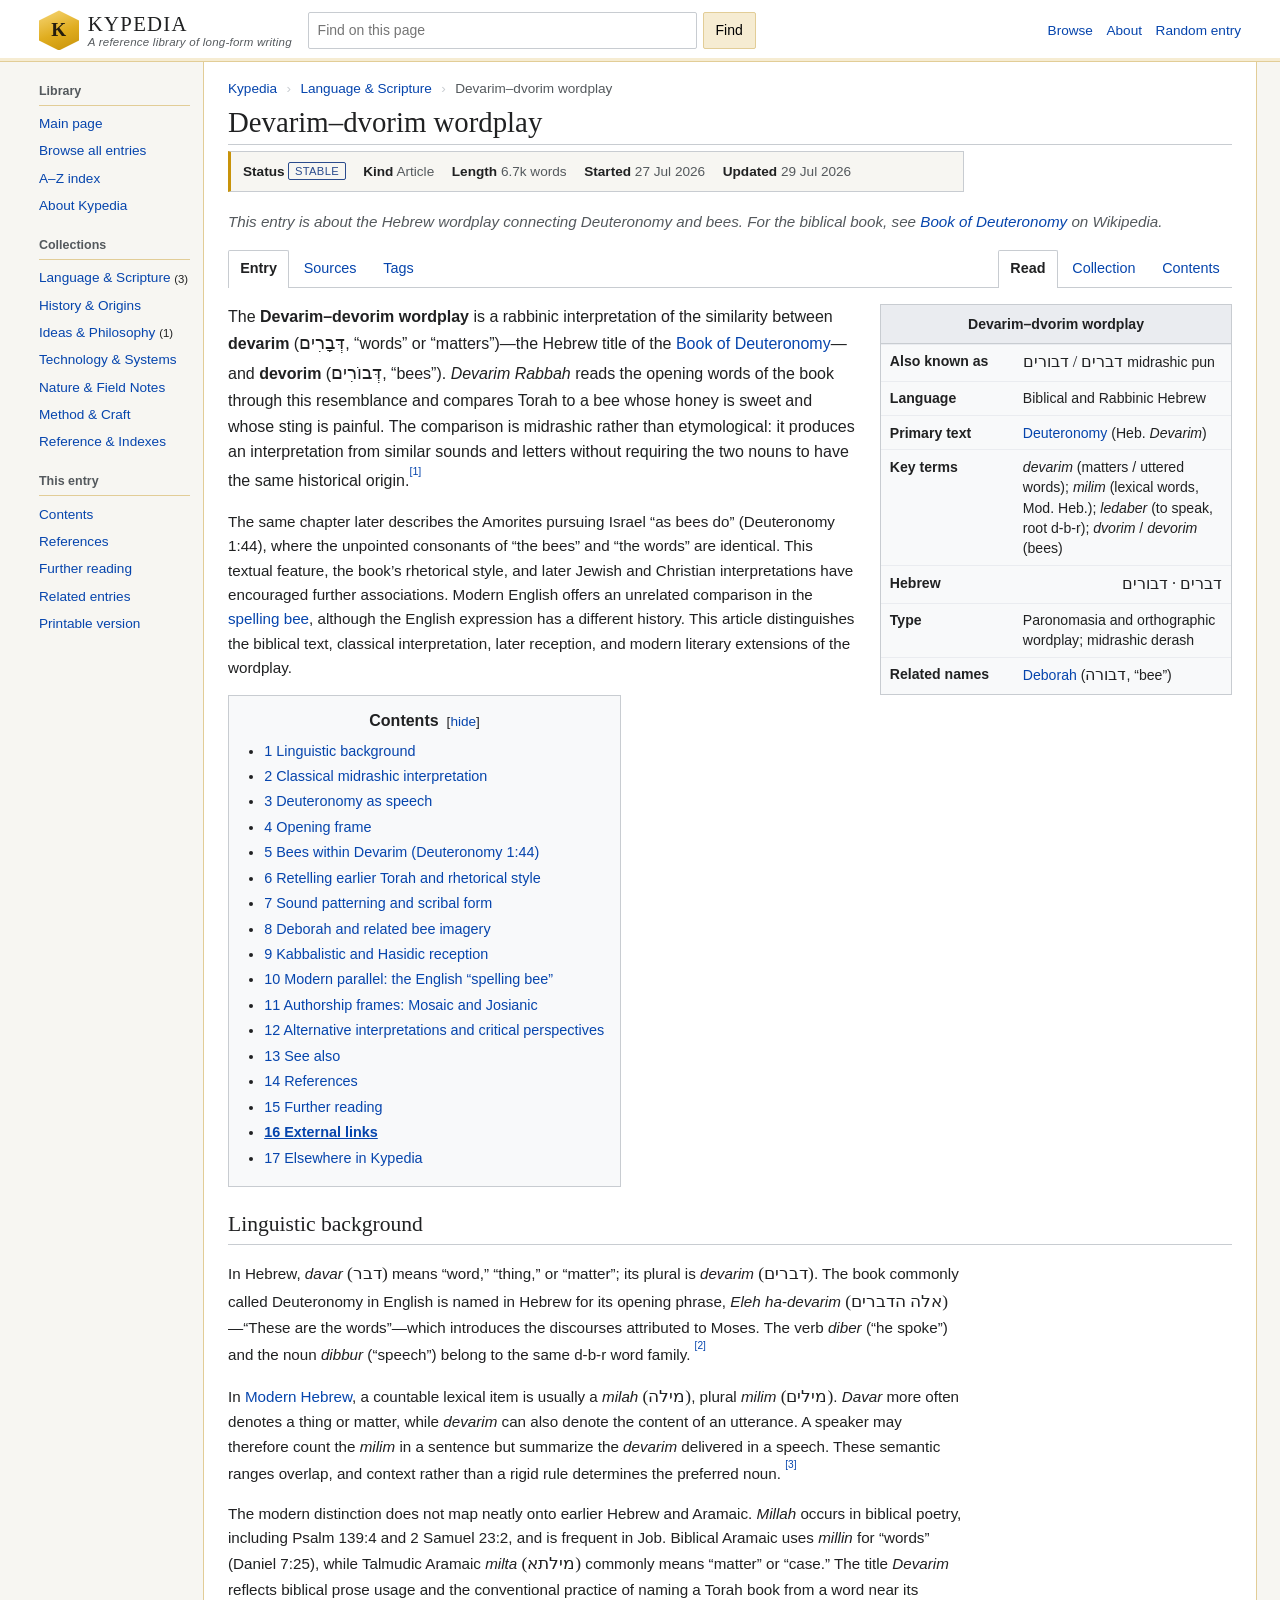
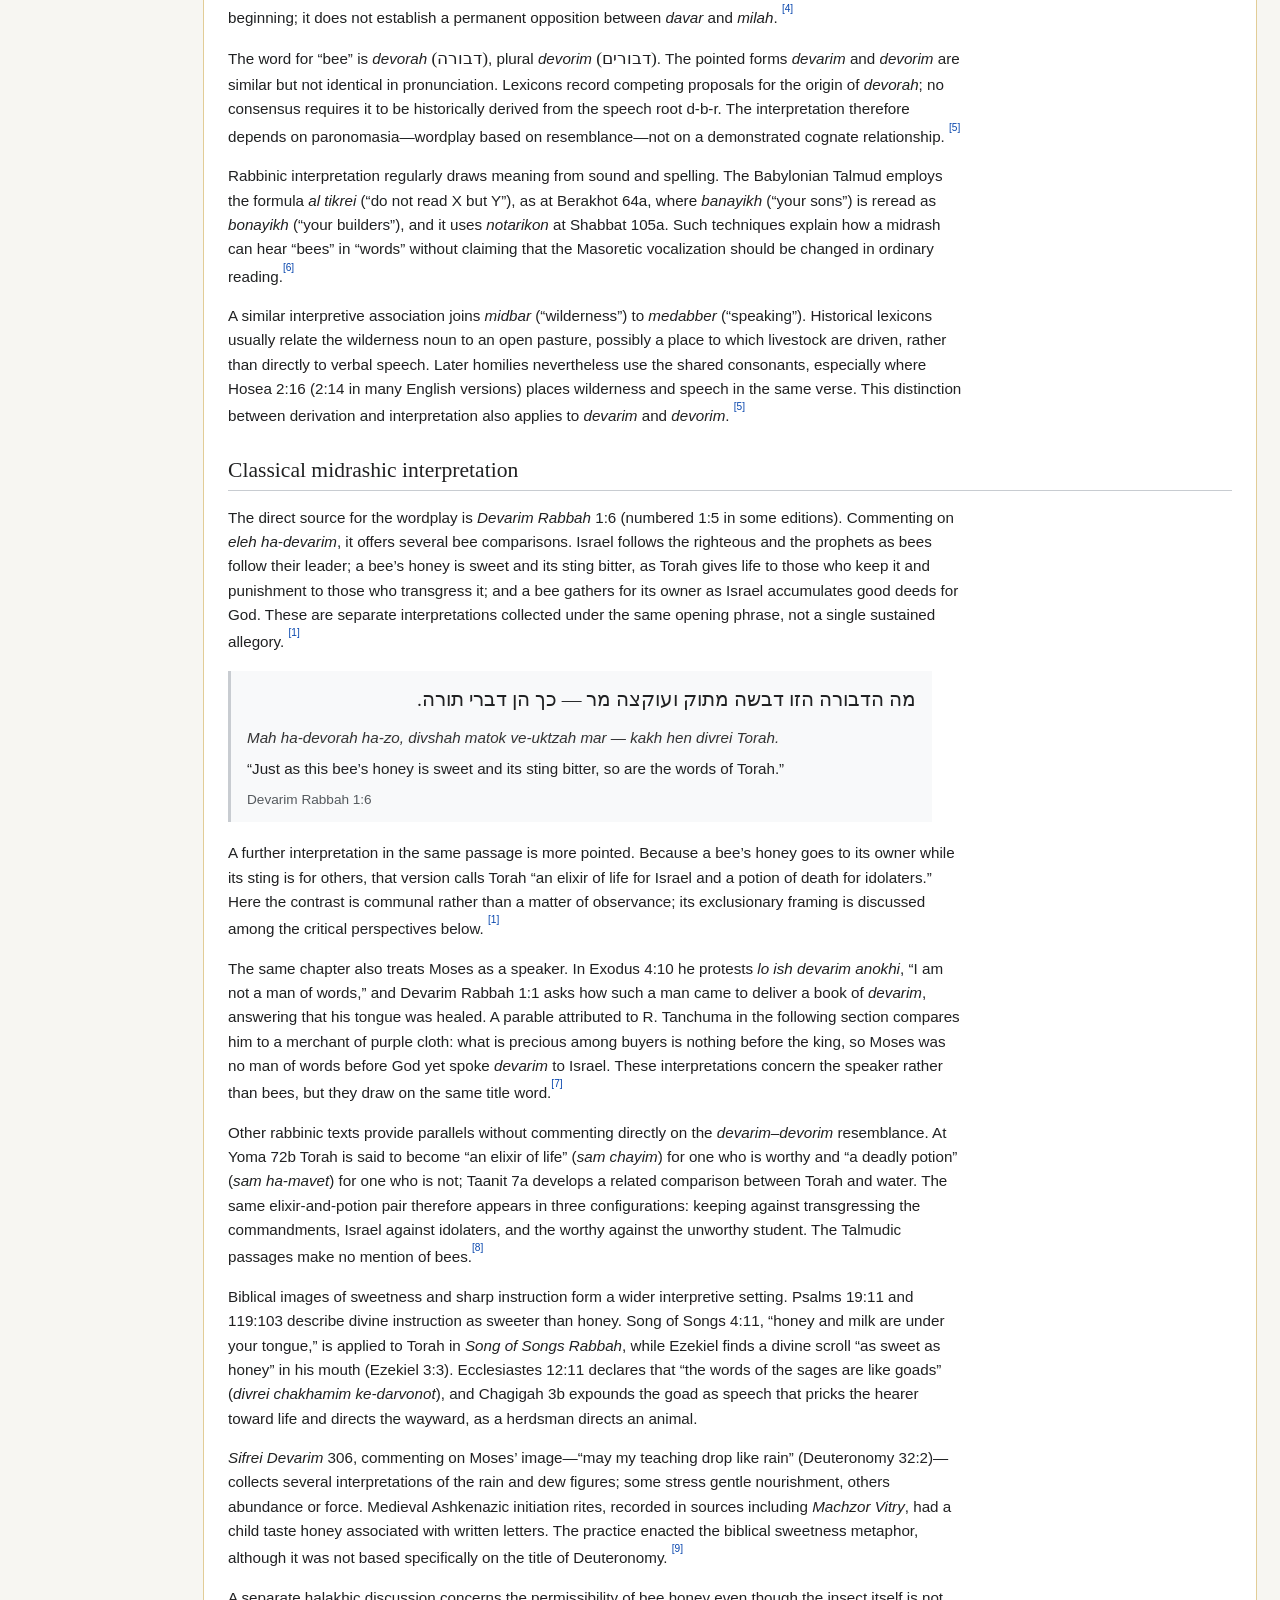
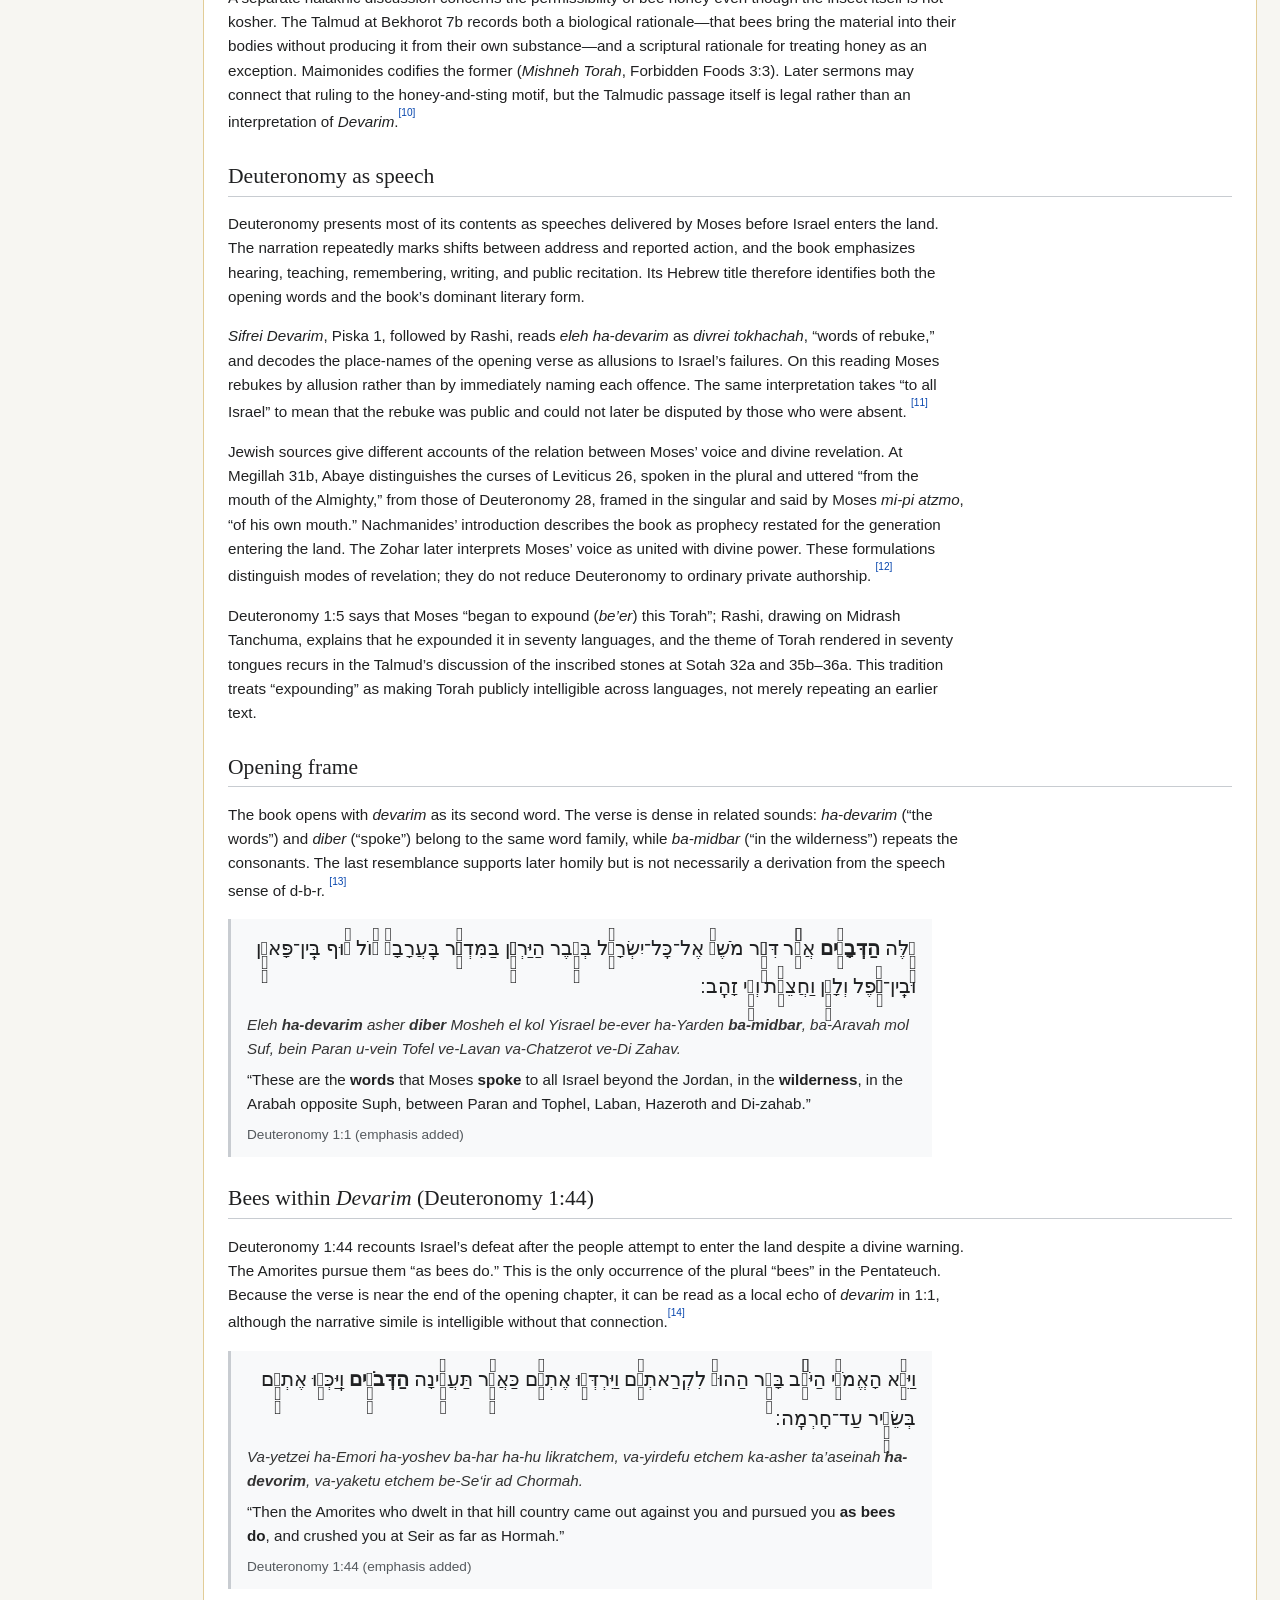
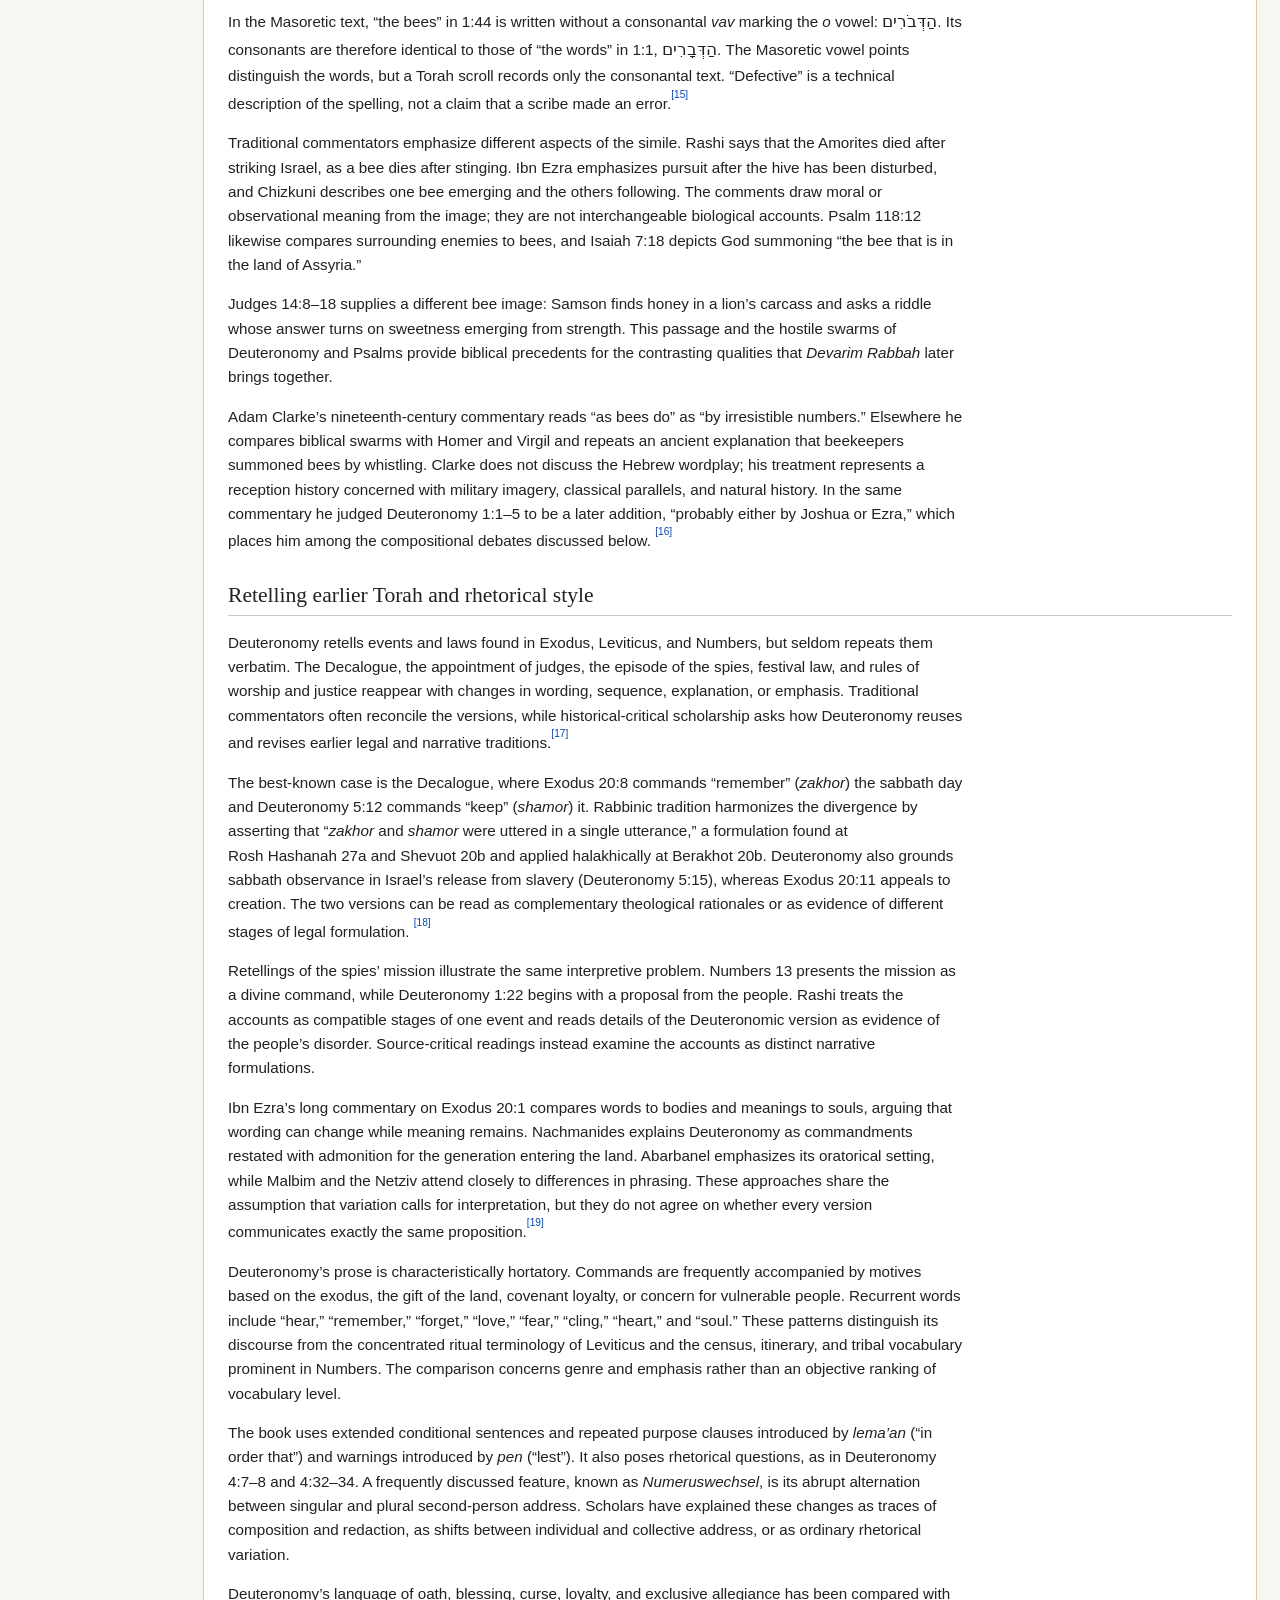
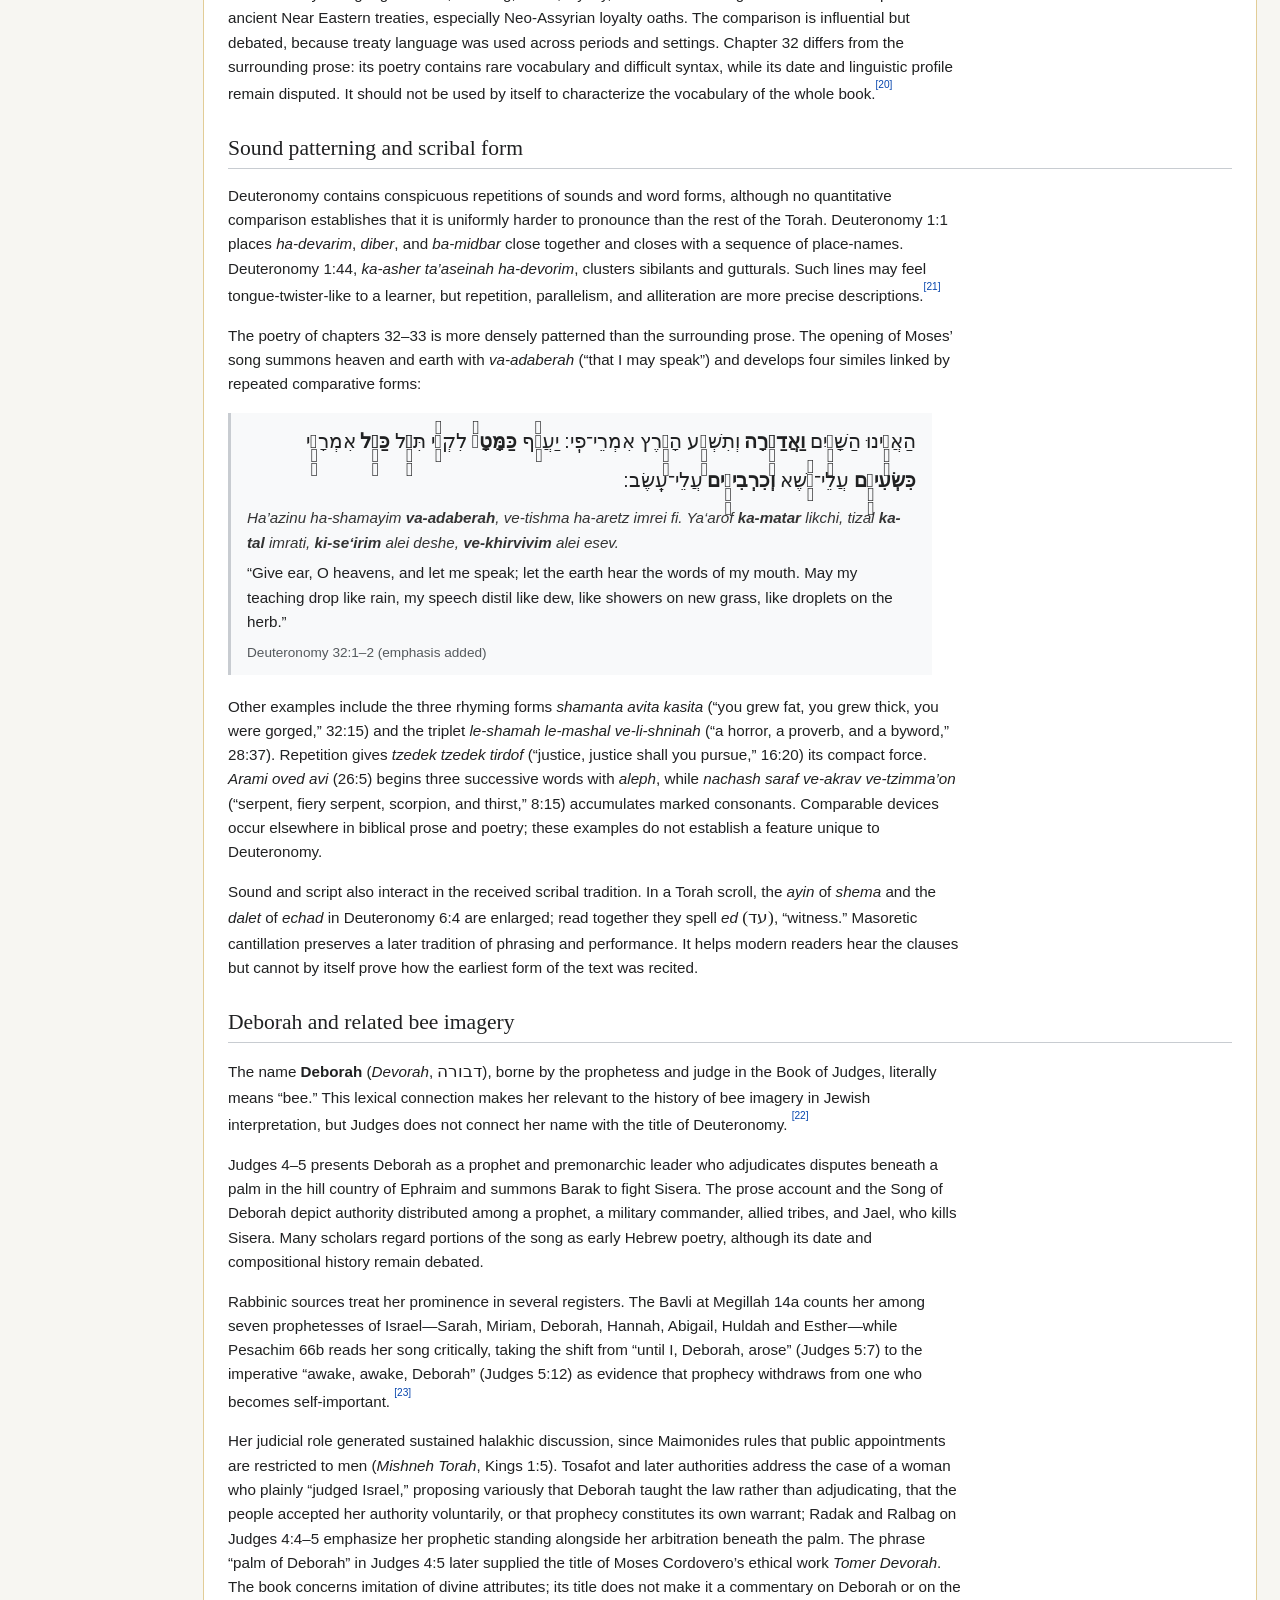
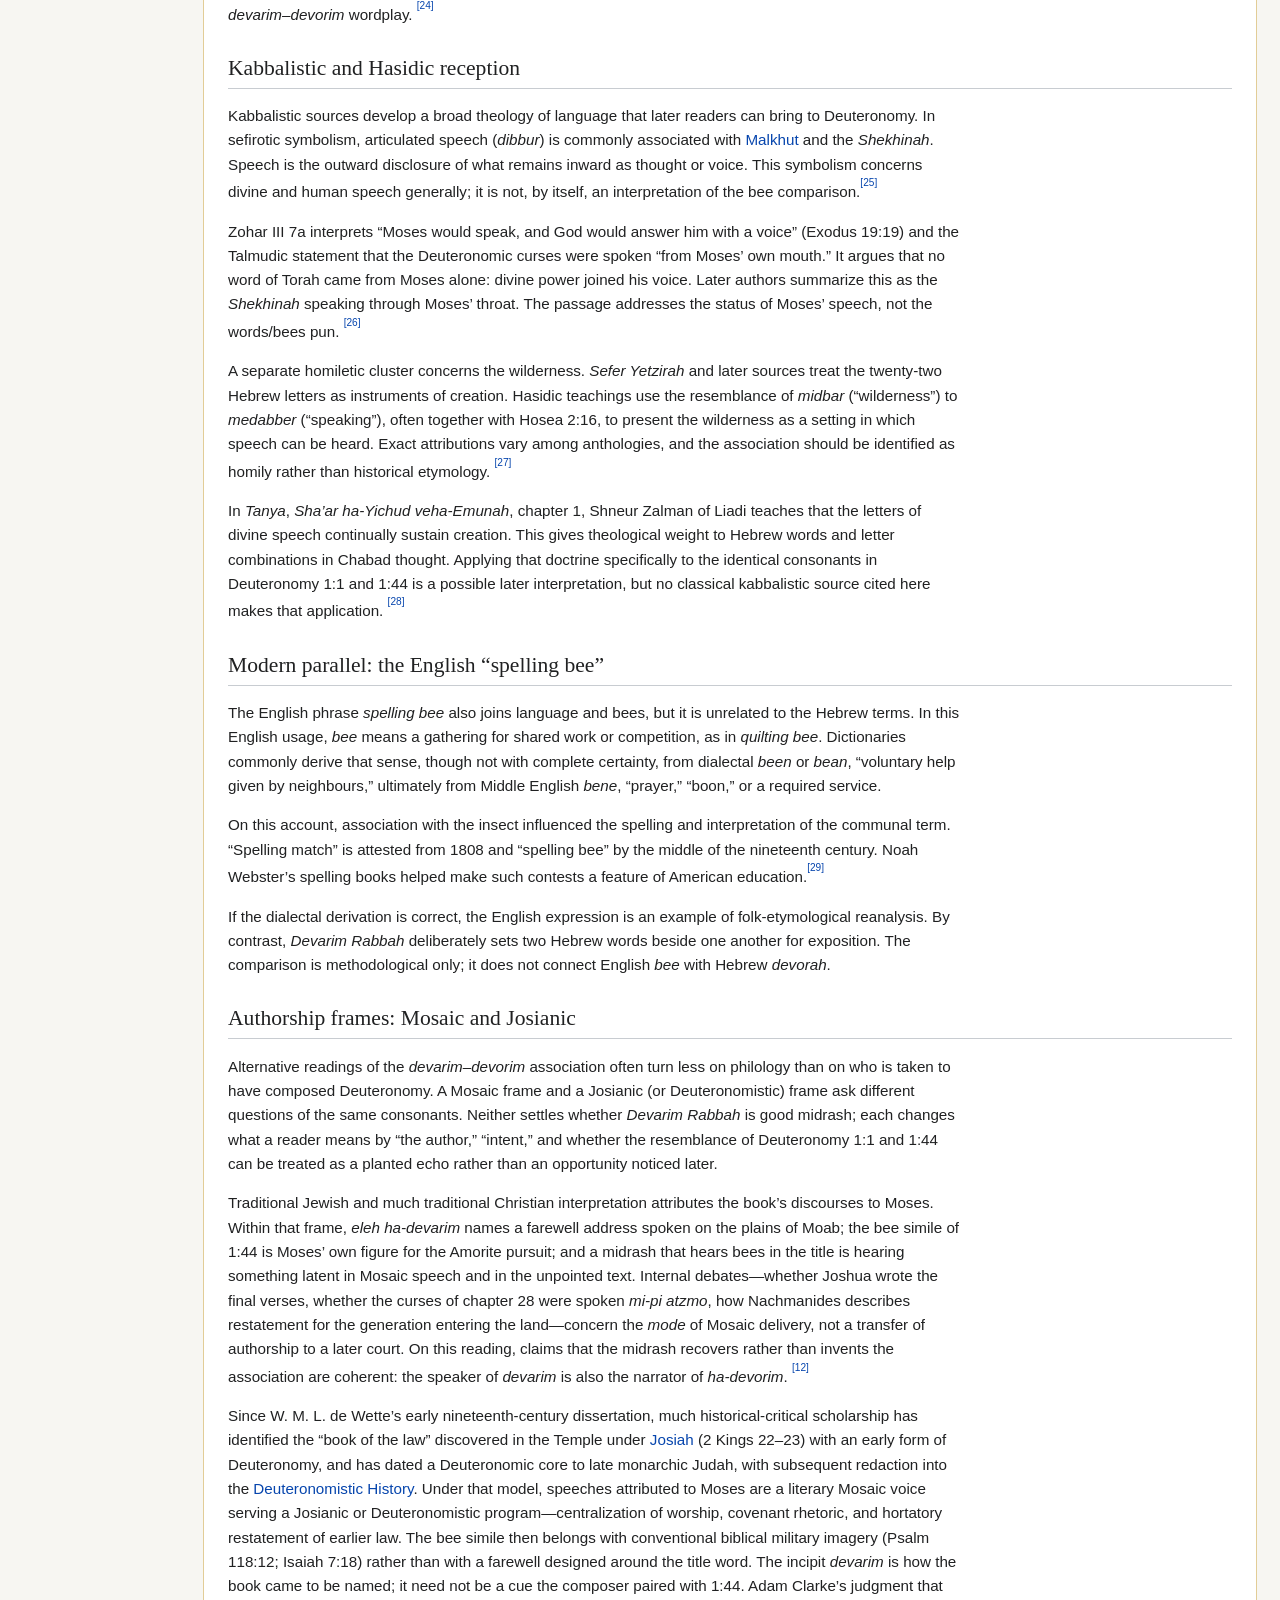
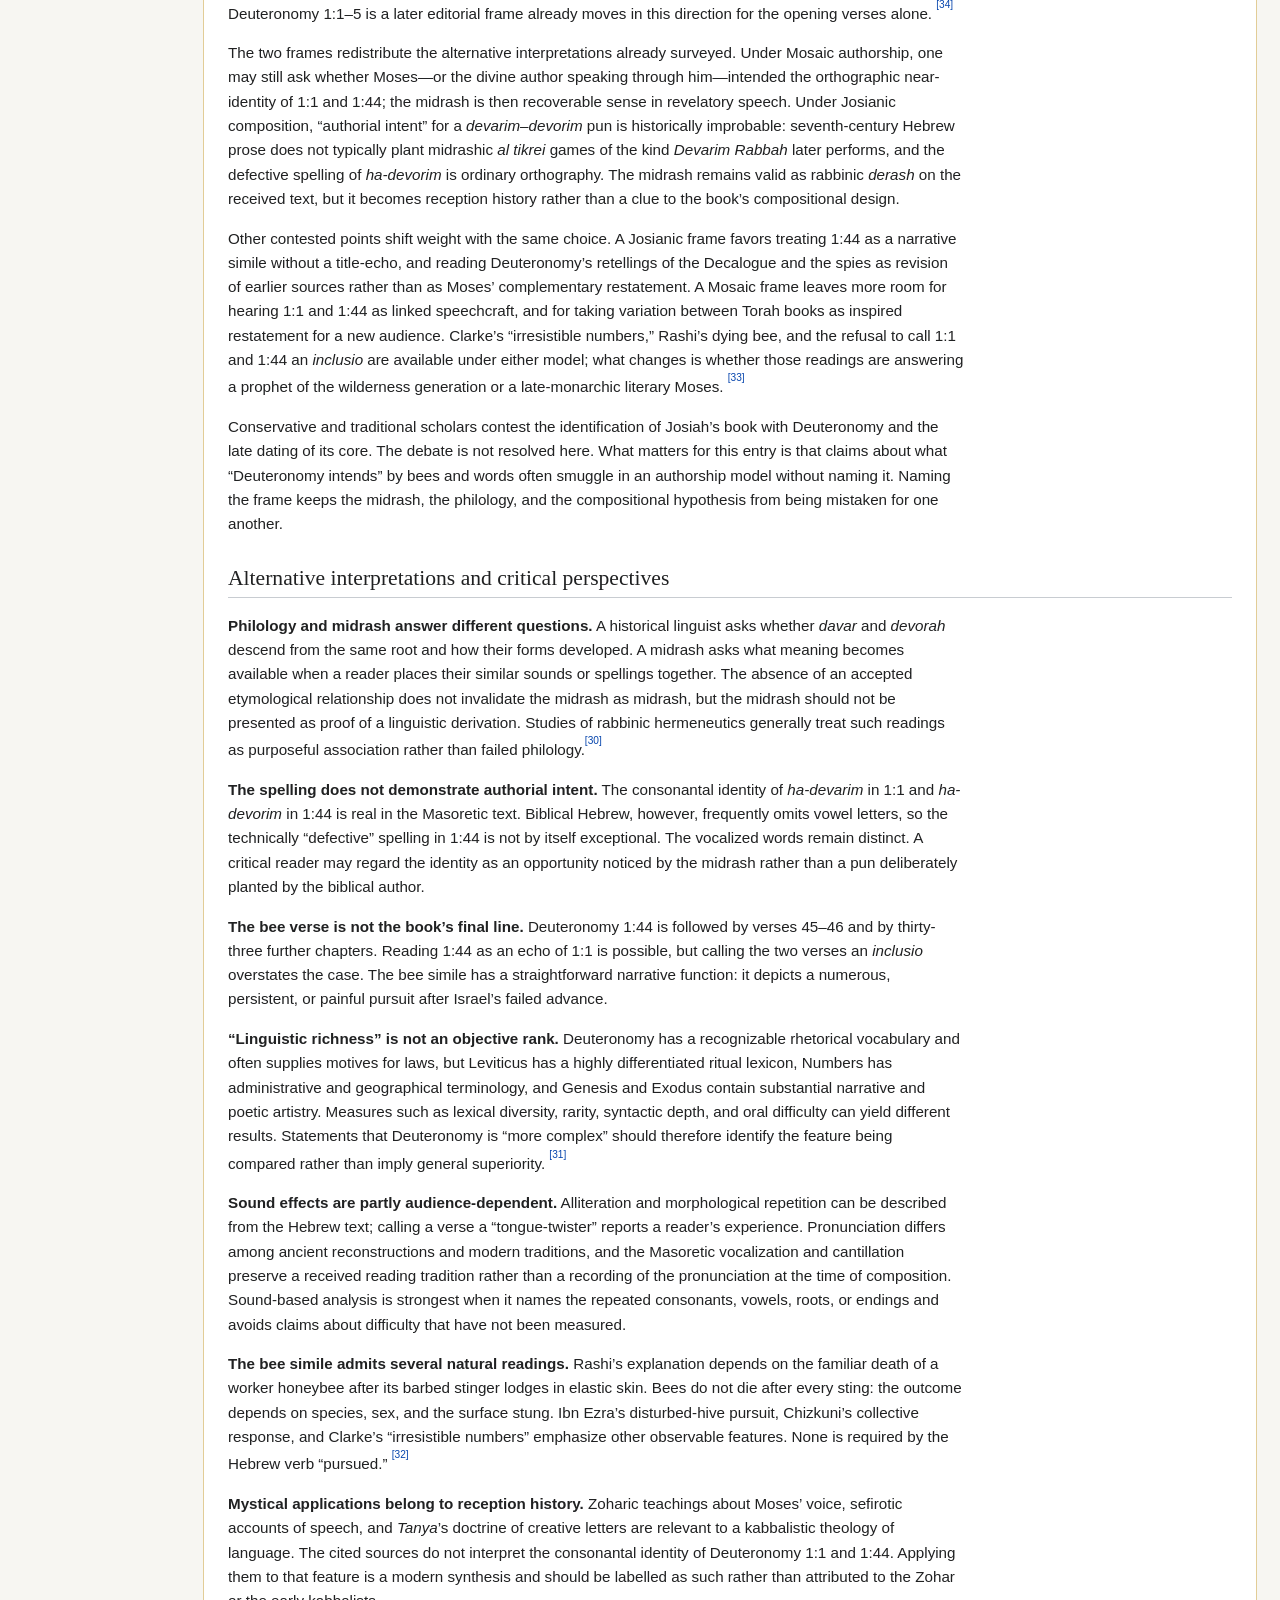
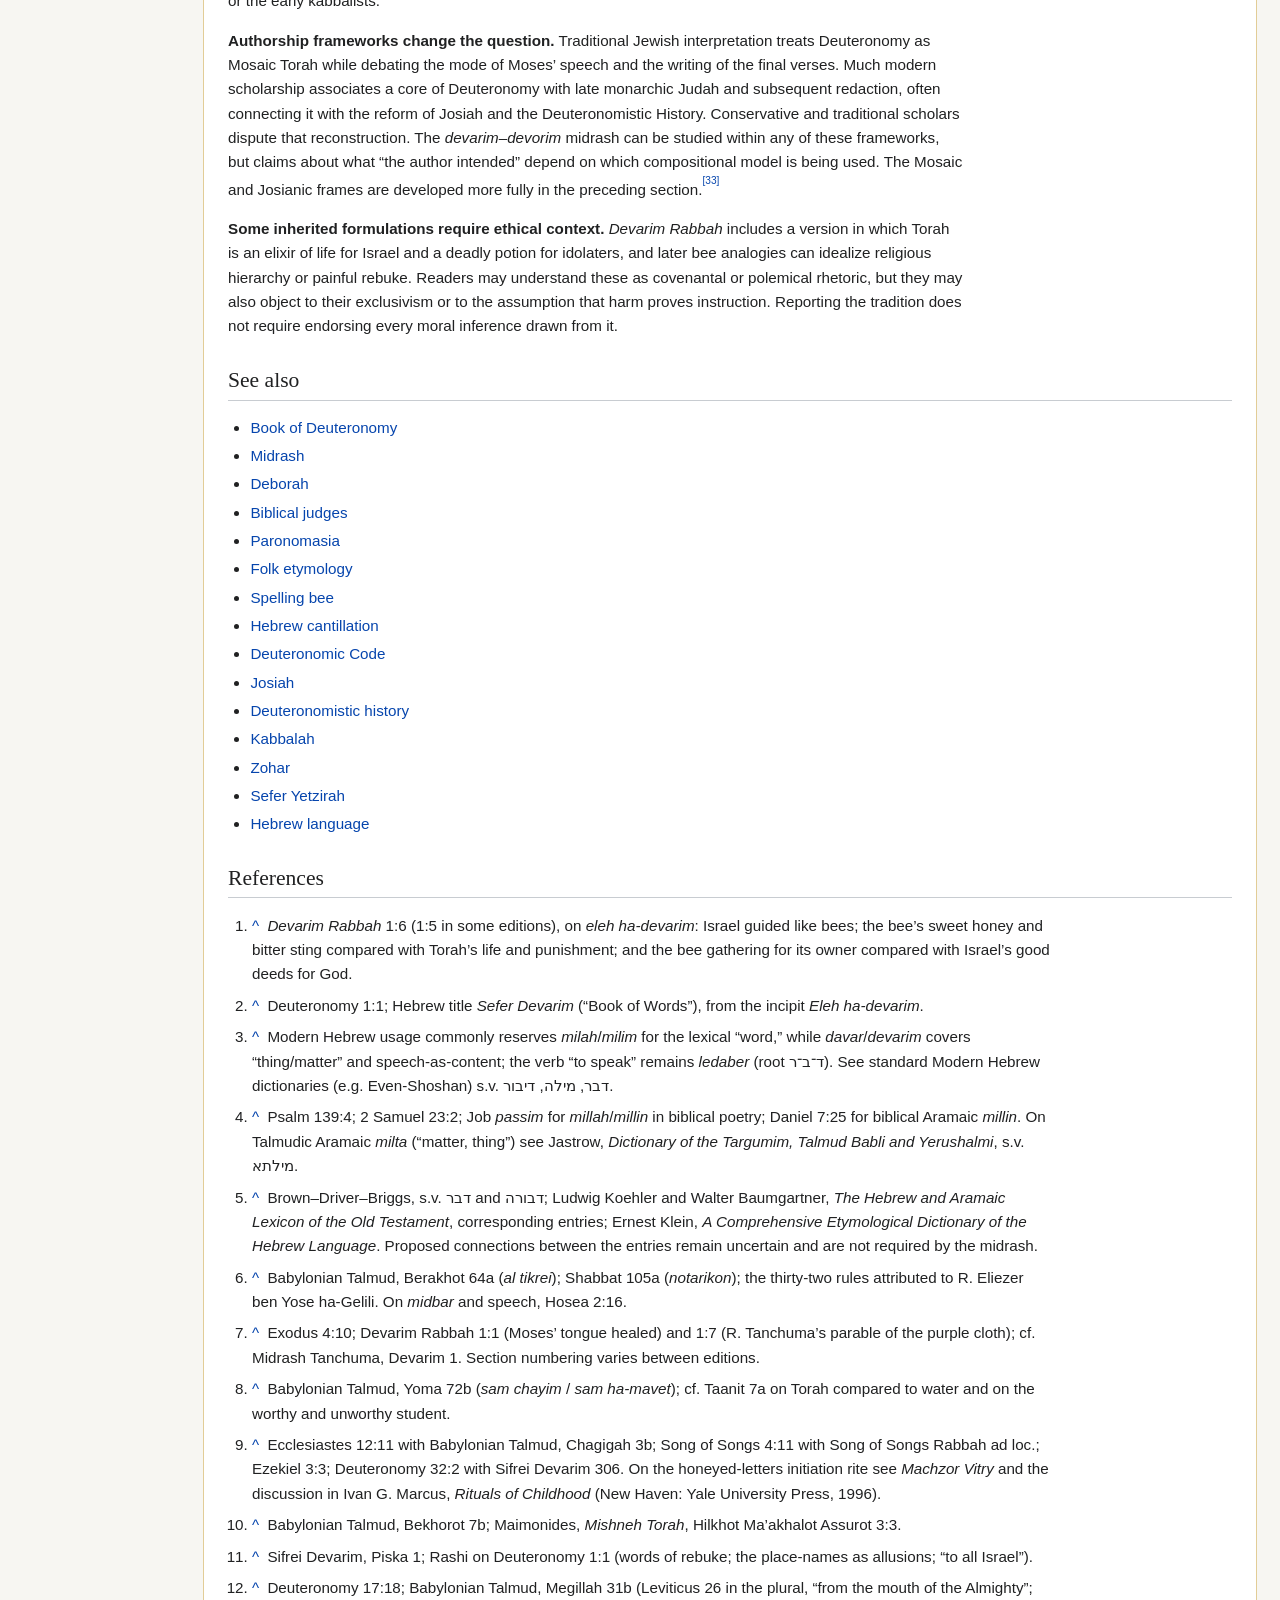
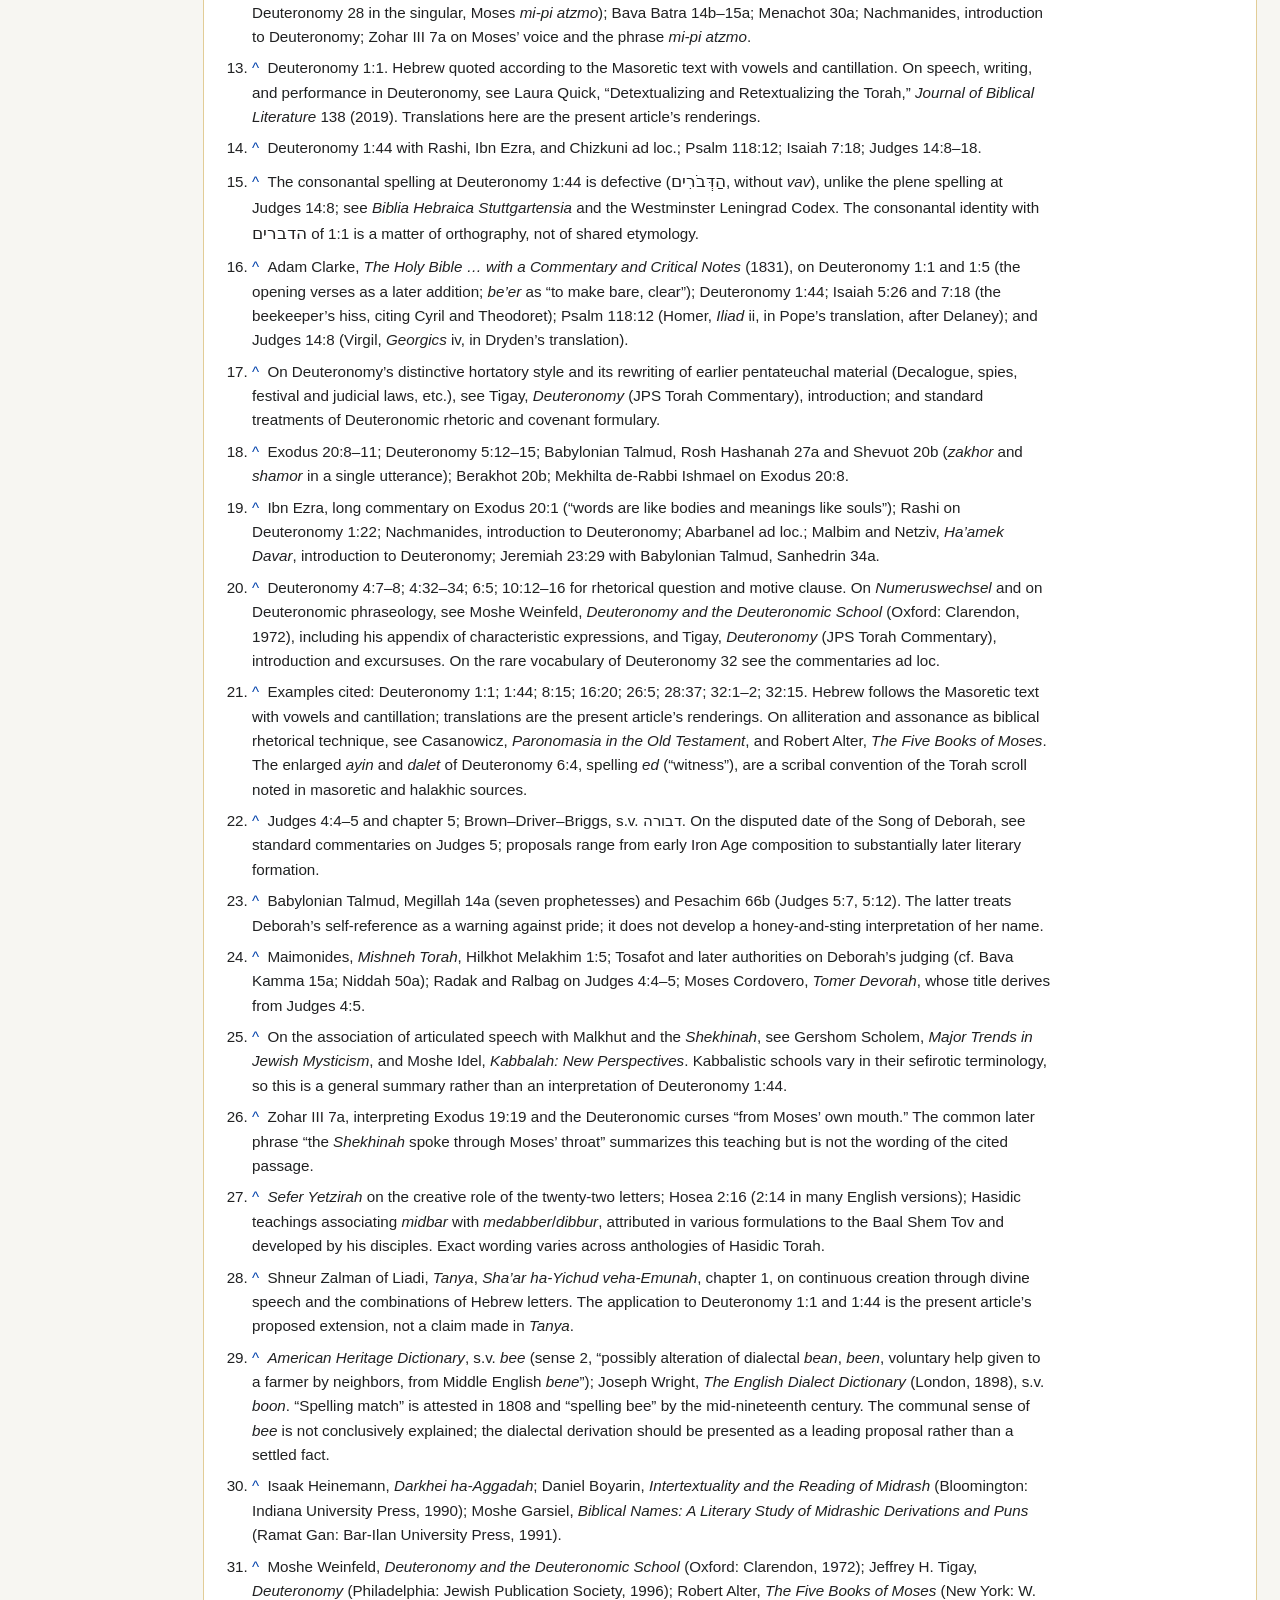
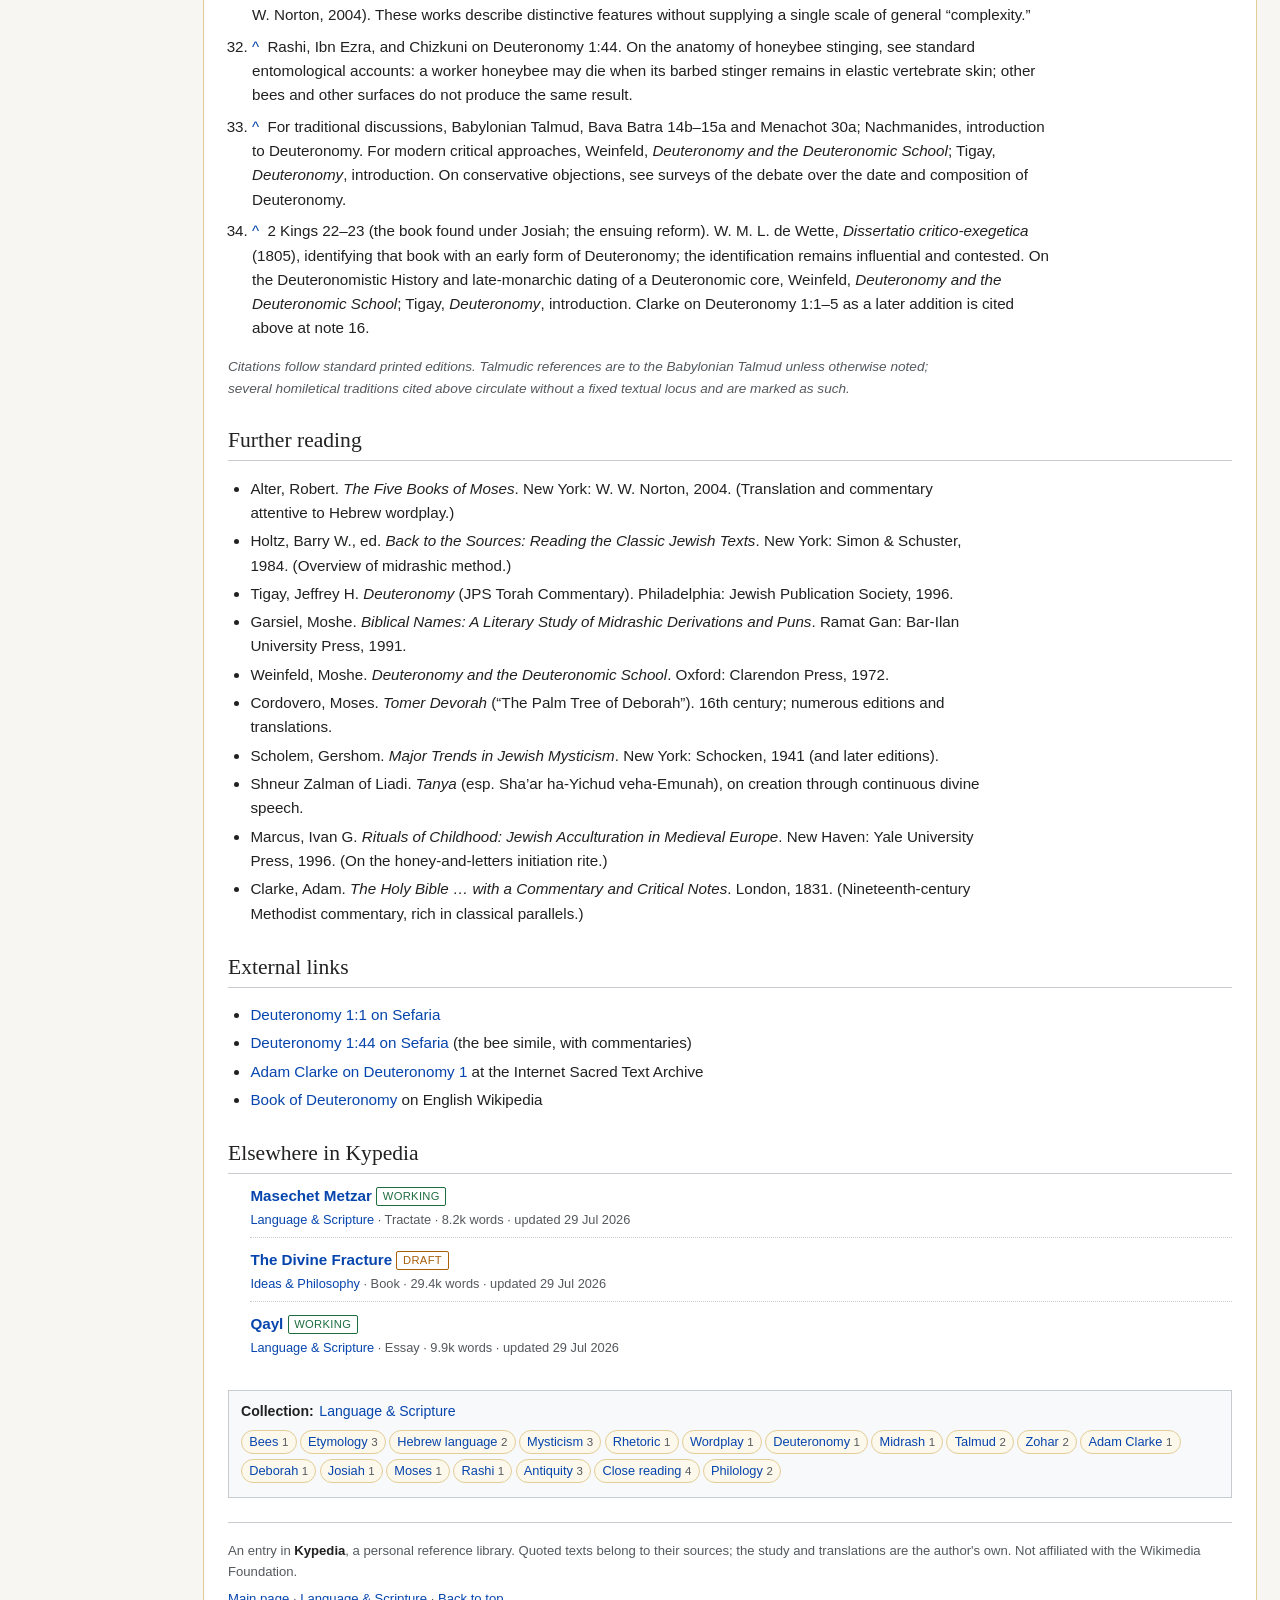
==== commit 5a494fbe: "Update 17 files" ====
--- a/articles/devarim-dvorim-wordplay.html
+++ b/articles/devarim-dvorim-wordplay.html
@@ -16,10 +16,10 @@
     <meta name="kypedia:kind" content="article" />
     <meta name="kypedia:status" content="stable" />
     <meta name="kypedia:created" content="2026-07-27" />
-    <meta name="kypedia:updated" content="2026-07-28" />
+    <meta name="kypedia:updated" content="2026-07-29" />
     <meta
       name="kypedia:tags"
-      content="hebrew-language, wordplay, etymology, bees, deuteronomy, midrash, talmud, zohar, moses, deborah, rashi, adam-clarke, mysticism, rhetoric, close-reading, philology, antiquity"
+      content="hebrew-language, wordplay, etymology, bees, deuteronomy, midrash, talmud, zohar, moses, josiah, deborah, rashi, adam-clarke, mysticism, rhetoric, close-reading, philology, antiquity"
     />
 
     <link rel="stylesheet" href="../styles.css" />
@@ -183,13 +183,16 @@
             origin.<sup id="cite_ref-1" class="reference"><a href="#cite_note-1">[1]</a></sup>
           </p>
           <p>
-            The same chapter describes the Amorites pursuing Israel “as bees do”
-            (Deuteronomy 1:44), a verse in which the unpointed consonants of “the
-            bees” are identical to those of “the words” in 1:1. That coincidence of
-            spelling, the hortatory style of the book, and a long reception in
-            Jewish and Christian commentary have all been drawn into the
-            comparison, as has the unrelated English idiom of the
-            <a href="https://en.wikipedia.org/wiki/Spelling_bee" target="_blank" rel="noopener noreferrer">spelling bee</a>.
+            The same chapter later describes the Amorites pursuing Israel “as bees
+            do” (Deuteronomy 1:44), where the unpointed consonants of “the bees”
+            and “the words” are identical. This textual feature, the book’s
+            rhetorical style, and later Jewish and Christian interpretations have
+            encouraged further associations. Modern English offers an unrelated
+            comparison in the
+            <a href="https://en.wikipedia.org/wiki/Spelling_bee" target="_blank" rel="noopener noreferrer">spelling bee</a>,
+            although the English expression has a different history. This article
+            distinguishes the biblical text, classical interpretation, later
+            reception, and modern literary extensions of the wordplay.
           </p>
 
           <div id="toc" class="toc" role="navigation" aria-labelledby="toctitle">
@@ -251,21 +254,13 @@
               <span class="he" dir="rtl" lang="he">(דבורה)</span>, plural
               <i>devorim</i>
               <span class="he" dir="rtl" lang="he">(דבורים)</span>. The pointed
-              forms <i>devarim</i> and <i>devorim</i> are close but not identical
-              in pronunciation, differing in their second vowel. Lexicons record
-              competing proposals for the origin of <i>devorah</i>, none of which
-              requires descent from the speech root d-b-r.
+              forms <i>devarim</i> and <i>devorim</i> are similar but not
+              identical in pronunciation. Lexicons record competing proposals
+              for the origin of <i>devorah</i>; no consensus requires it to be
+              historically derived from the speech root d-b-r. The interpretation
+              therefore depends on paronomasia—wordplay based on resemblance—not
+              on a demonstrated cognate relationship.
               <sup id="cite_ref-5" class="reference"><a href="#cite_note-5">[5]</a></sup>
-            </p>
-            <p>
-              The link between the two words is therefore one of sound and spelling
-              rather than derivation. This costs the midrash nothing, since it never
-              claims to report an etymology; it hears one word in another and builds
-              a lesson on what it hears. Students of rabbinic interpretation treat
-              such readings as deliberate wordplay rather than mistaken philology,
-              and the distinction matters only when a later writer converts the
-              homily into a claim about the history of the
-              language.<sup id="cite_ref-6" class="reference"><a href="#cite_note-6">[6]</a></sup>
             </p>
             <p>
               Rabbinic interpretation regularly draws meaning from sound and
@@ -276,7 +271,7 @@
               uses <i>notarikon</i> at <span class="nowrap">Shabbat 105a</span>.
               Such techniques explain how a midrash can hear “bees” in “words”
               without claiming that the Masoretic vocalization should be changed
-              in ordinary reading.<sup id="cite_ref-7" class="reference"><a href="#cite_note-7">[7]</a></sup>
+              in ordinary reading.<sup id="cite_ref-6" class="reference"><a href="#cite_note-6">[6]</a></sup>
             </p>
             <p>
               A similar interpretive association joins <i>midbar</i>
@@ -285,7 +280,8 @@
               place to which livestock are driven, rather than directly to verbal
               speech. Later homilies nevertheless use the shared consonants,
               especially where Hosea 2:16 (2:14 in many English versions) places
-              wilderness and speech in a single verse.
+              wilderness and speech in the same verse. This distinction between derivation and interpretation also
+              applies to <i>devarim</i> and <i>devorim</i>.
               <sup class="reference"><a href="#cite_note-5">[5]</a></sup>
             </p>
           </section>
@@ -324,13 +320,9 @@
               A further interpretation in the same passage is more pointed. Because
               a bee’s honey goes to its owner while its sting is for others, that
               version calls Torah “an elixir of life for Israel and a potion of
-              death for idolaters.” The contrast here is communal rather than a
-              matter of observance, and it is polemical as well as pedagogical: the
-              same image that promises sweetness to insiders assigns the sting to
-              outsiders. Later preaching on the bee inherits a related difficulty
-              whenever it treats hierarchy or painful rebuke as self-evidently
-              instructive. These are the passages as they stand; the moral weight
-              readers give them is another matter.
+              death for idolaters.” Here the contrast is communal rather than a
+              matter of observance; its exclusionary framing is discussed among the
+              critical perspectives below.
               <sup class="reference"><a href="#cite_note-1">[1]</a></sup>
             </p>
             <p>
@@ -343,7 +335,7 @@
               before the king, so Moses was no man of words before God yet spoke
               <i>devarim</i> to Israel. These interpretations concern the speaker
               rather than bees, but they draw on the same title
-              word.<sup id="cite_ref-8" class="reference"><a href="#cite_note-8">[8]</a></sup>
+              word.<sup id="cite_ref-7" class="reference"><a href="#cite_note-7">[7]</a></sup>
             </p>
             <p>
               Other rabbinic texts provide parallels without commenting directly
@@ -357,7 +349,7 @@
               transgressing the commandments, Israel against idolaters, and the
               worthy against the unworthy student. The Talmudic passages make no
               mention of
-              bees.<sup id="cite_ref-9" class="reference"><a href="#cite_note-9">[9]</a></sup>
+              bees.<sup id="cite_ref-8" class="reference"><a href="#cite_note-8">[8]</a></sup>
             </p>
             <p>
               Biblical images of sweetness and sharp instruction form a wider
@@ -381,7 +373,7 @@
               taste honey associated with written letters. The practice enacted
               the biblical sweetness metaphor, although it was not based
               specifically on the title of Deuteronomy.
-              <sup id="cite_ref-10" class="reference"><a href="#cite_note-10">[10]</a></sup>
+              <sup id="cite_ref-9" class="reference"><a href="#cite_note-9">[9]</a></sup>
             </p>
             <p>
               A separate halakhic discussion concerns the permissibility of bee
@@ -393,7 +385,7 @@
               (<cite>Mishneh Torah</cite>, Forbidden Foods 3:3). Later sermons may
               connect that ruling to the honey-and-sting motif, but the Talmudic
               passage itself is legal rather than an interpretation of
-              <i>Devarim</i>.<sup id="cite_ref-11" class="reference"><a href="#cite_note-11">[11]</a></sup>
+              <i>Devarim</i>.<sup id="cite_ref-10" class="reference"><a href="#cite_note-10">[10]</a></sup>
             </p>
           </section>
 
@@ -417,7 +409,7 @@
               than by immediately naming each offence. The same interpretation
               takes “to all Israel” to mean that the rebuke was public and could
               not later be disputed by those who were absent.
-              <sup id="cite_ref-12" class="reference"><a href="#cite_note-12">[12]</a></sup>
+              <sup id="cite_ref-11" class="reference"><a href="#cite_note-11">[11]</a></sup>
             </p>
             <p>
               Jewish sources give different accounts of the relation between
@@ -428,22 +420,10 @@
               28, framed in the singular and said by Moses <i>mi-pi atzmo</i>, “of
               his own mouth.” Nachmanides’ introduction describes the book as
               prophecy restated for the generation entering the land. The Zohar
-              later interprets Moses’ voice as united with divine power. What is at
-              issue in each case is the mode of revelation, not whether the book is
-              Torah.<sup id="cite_ref-13" class="reference"><a href="#cite_note-13">[13]</a></sup>
-            </p>
-            <p>
-              When the book was written is a separate question. Most modern critical
-              scholarship places a core of Deuteronomy in late monarchic Judah,
-              connects its promulgation with the reform of Josiah, and reads it as
-              the opening of a larger Deuteronomistic history; traditional and
-              conservative scholars defend an earlier setting and dispute that
-              reconstruction. The wordplay on <i>devarim</i> survives under either
-              account, because it belongs to the reception of the book rather than to
-              its composition. An argument that the resemblance was intended by
-              whoever wrote Deuteronomy 1:44 is only as strong as the account of
-              authorship behind
-              it.<sup id="cite_ref-14" class="reference"><a href="#cite_note-14">[14]</a></sup>
+              later interprets Moses’ voice as united with divine power. These
+              formulations distinguish modes of revelation; they do not reduce
+              Deuteronomy to ordinary private authorship.
+              <sup id="cite_ref-12" class="reference"><a href="#cite_note-12">[12]</a></sup>
             </p>
             <p>
               Deuteronomy 1:5 says that Moses “began to expound
@@ -459,7 +439,7 @@
 
           <section id="Framing_verses">
             <h2>
-              <span class="mw-headline">Opening and closing frames</span>
+              <span class="mw-headline">Opening frame</span>
             </h2>
             <p>
               The book opens with <i>devarim</i> as its second word. The verse is
@@ -468,6 +448,7 @@
               <i>ba-midbar</i> (“in the wilderness”) repeats the consonants.
               The last resemblance supports later homily but is not necessarily a
               derivation from the speech sense of d-b-r.
+              <sup id="cite_ref-13" class="reference"><a href="#cite_note-13">[13]</a></sup>
             </p>
             <blockquote class="verse">
               <span class="verse-he" lang="he" dir="rtl">
@@ -487,44 +468,6 @@
               </span>
               <span class="verse-ref">Deuteronomy 1:1 (emphasis added)</span>
             </blockquote>
-            <p>
-              The book’s final verses return to Moses and to the audience named at
-              the beginning, not to bees. Deuteronomy 1:1 introduces words spoken
-              “to all Israel” (<i>el kol Yisrael</i>), while 34:12 ends with deeds
-              performed “before the eyes of all Israel”
-              (<i>le-einei kol Yisrael</i>). The repetition works as an
-              <i>inclusio</i>, framing Israel as the audience and witness of both the
-              speech and the deeds, and it is the strongest structural echo the book
-              offers.<sup id="cite_ref-15" class="reference"><a href="#cite_note-15">[15]</a></sup>
-            </p>
-            <blockquote class="verse">
-              <span class="verse-he" lang="he" dir="rtl">
-                וְלֹא־קָ֨ם נָבִ֥יא ע֛וֹד בְּיִשְׂרָאֵ֖ל כְּמֹשֶׁ֑ה אֲשֶׁר֙ יְדָע֣וֹ
-                יְהֹוָ֔ה פָּנִ֖ים אֶל־פָּנִֽים׃ … וּלְכֹל֙ הַיָּ֣ד הַחֲזָקָ֔ה
-                וּלְכֹ֖ל הַמּוֹרָ֣א הַגָּד֑וֹל אֲשֶׁר֙ עָשָׂ֣ה מֹשֶׁ֔ה
-                <b>לְעֵינֵ֖י כׇּל־יִשְׂרָאֵֽל׃</b>
-              </span>
-              <span class="verse-tr">
-                Ve-lo kam navi od be-Yisrael ke-Mosheh, asher yeda‘o Adonai panim el
-                panim … u-le-khol ha-yad ha-chazakah u-le-khol ha-mora ha-gadol
-                asher asah Mosheh <b>le-einei kol Yisrael</b>.
-              </span>
-              <span class="verse-en">
-                “Never again did there arise in Israel a prophet like Moses, whom the
-                <span class="nowrap">L<span class="sc">ord</span></span>
-                knew face to face … and for all the mighty hand and awesome power
-                that Moses displayed <b>before the eyes of all Israel</b>.”
-              </span>
-              <span class="verse-ref">Deuteronomy 34:10, 12 (emphasis added)</span>
-            </blockquote>
-            <p>
-              The bee verse has sometimes been drawn into this frame as well, on the
-              grounds that it stands near the end of the first chapter. It does not
-              belong there. Verses 45 and 46 follow it, the speech runs on into
-              chapter 2, and the chapter division is a medieval convenience rather
-              than a seam in the Hebrew. What Deuteronomy 1:44 offers is not
-              structure but spelling.
-            </p>
           </section>
 
           <section id="Bees_in_Deuteronomy_1_44">
@@ -534,10 +477,11 @@
             <p>
               Deuteronomy 1:44 recounts Israel’s defeat after the people attempt to
               enter the land despite a divine warning. The Amorites pursue them
-              “as bees do,” the only occurrence of the plural “bees” in the
-              Pentateuch. Read as narrative the simile is entirely
-              self-sufficient: the Amorites came down in numbers and harried a
-              routed army.<sup id="cite_ref-16" class="reference"><a href="#cite_note-16">[16]</a></sup>
+              “as bees do.” This is the only occurrence of the plural “bees” in the
+              Pentateuch. Because the verse is near the end of the opening
+              chapter, it can be read as a local echo of <i>devarim</i> in 1:1,
+              although the narrative simile is intelligible without that
+              connection.<sup id="cite_ref-14" class="reference"><a href="#cite_note-14">[14]</a></sup>
             </p>
             <blockquote class="verse">
               <span class="verse-he" lang="he" dir="rtl">
@@ -566,31 +510,18 @@
               Masoretic vowel points distinguish the words, but a Torah scroll
               records only the consonantal text. “Defective” is a technical
               description of the spelling, not a claim that a scribe made an
-              error.<sup id="cite_ref-17" class="reference"><a href="#cite_note-17">[17]</a></sup>
-            </p>
-            <p>
-              Two things follow, and a third does not. Biblical Hebrew omits vowel
-              letters constantly, so a defective spelling here is unremarkable in
-              itself, and the two words stay distinct in every vocalized reading.
-              What the scroll produces is an opening in the written text that the
-              midrash was free to use. It is not evidence that the writer of 1:44
-              was playing on the first verse of the book; the identity is real, and
-              opportunistic.
-            </p>
-            <p>
-              The medieval commentators fasten on different features of the simile.
-              Rashi has the Amorites die after striking Israel, as a bee dies after
-              stinging; his reading depends on a familiar fact about worker
-              honeybees, whose barbed sting lodges in elastic skin and tears free
-              when the insect pulls away. It is not a general rule about bees, and
-              the verse itself says only that Israel was routed. Ibn Ezra takes the
-              point to be pursuit once a hive is disturbed, and Chizkuni the way one
-              bee leaving draws the rest after it. Each is a plausible observation;
-              the Hebrew verb “pursued” requires none of
-              them.<sup id="cite_ref-18" class="reference"><a href="#cite_note-18">[18]</a></sup>
-              Elsewhere in Scripture the figure serves the same military purpose:
-              Psalm 118:12 compares surrounding enemies to bees, and Isaiah 7:18 has
-              God summon “the bee that is in the land of Assyria.”
+              error.<sup id="cite_ref-15" class="reference"><a href="#cite_note-15">[15]</a></sup>
+            </p>
+            <p>
+              Traditional commentators emphasize different aspects of the simile.
+              Rashi says that the Amorites died after striking Israel, as a bee
+              dies after stinging. Ibn Ezra emphasizes pursuit after the hive has
+              been disturbed, and Chizkuni describes one bee emerging and the
+              others following. The comments draw moral or observational meaning
+              from the image; they are not interchangeable biological accounts.
+              Psalm 118:12 likewise compares surrounding enemies to bees, and
+              Isaiah 7:18 depicts God summoning “the bee that is in the land of
+              Assyria.”
             </p>
             <p>
               Judges 14:8–18 supplies a different bee image: Samson finds honey in
@@ -603,13 +534,13 @@
               Adam Clarke’s nineteenth-century commentary reads “as bees do” as
               “by irresistible numbers.” Elsewhere he compares biblical swarms with
               Homer and Virgil and repeats an ancient explanation that beekeepers
-              summoned bees by whistling. The Hebrew wordplay goes unmentioned; his
-              interest is in military imagery, classical parallels and natural
-              history. He also judged Deuteronomy 1:1–5 to be a later addition,
-              “probably either by Joshua or Ezra,” which puts a nineteenth-century
-              Methodist commentator on the same ground as the compositional
-              questions raised
-              above.<sup id="cite_ref-19" class="reference"><a href="#cite_note-19">[19]</a></sup>
+              summoned bees by whistling. Clarke does not discuss the Hebrew
+              wordplay; his treatment represents a reception history concerned
+              with military imagery, classical parallels, and natural history. In
+              the same commentary he judged Deuteronomy 1:1–5 to be a later
+              addition, “probably either by Joshua or Ezra,” which places him among
+              the compositional debates discussed below.
+              <sup id="cite_ref-16" class="reference"><a href="#cite_note-16">[16]</a></sup>
             </p>
           </section>
 
@@ -622,11 +553,10 @@
               Numbers, but seldom repeats them verbatim. The Decalogue, the
               appointment of judges, the episode of the spies, festival law, and
               rules of worship and justice reappear with changes in wording,
-              sequence, explanation, or emphasis. Traditional commentary reconciles
-              the versions as one revelation differently reported; critical
-              scholarship reads them as successive formulations, with Deuteronomy
-              reworking material it
-              inherited.<sup id="cite_ref-20" class="reference"><a href="#cite_note-20">[20]</a></sup>
+              sequence, explanation, or emphasis. Traditional commentators often
+              reconcile the versions, while historical-critical scholarship asks
+              how Deuteronomy reuses and revises earlier legal and narrative
+              traditions.<sup id="cite_ref-17" class="reference"><a href="#cite_note-17">[17]</a></sup>
             </p>
             <p>
               The best-known case is the Decalogue, where Exodus 20:8 commands
@@ -638,20 +568,19 @@
               <span class="nowrap">Shevuot 20b</span> and applied halakhically at
               <span class="nowrap">Berakhot 20b</span>. Deuteronomy also grounds
               sabbath observance in Israel’s release from slavery (Deuteronomy
-              5:15), whereas Exodus 20:11 appeals to creation. Two motives for one
-              commandment can be taken as complementary theology or as a trace of
-              successive legal drafting; the wording differs by more than a single
-              verb in either
-              case.<sup id="cite_ref-21" class="reference"><a href="#cite_note-21">[21]</a></sup>
-            </p>
-            <p>
-              The spies present the same problem in narrative form. Numbers 13 has
-              the mission commanded by God; Deuteronomy 1:22 has it proposed by the
-              people. Rashi harmonizes the two as stages of a single event and reads
-              the Deuteronomic wording as a sign of the people’s disorder, crowding
-              round Moses rather than approaching through their elders. Read
-              critically, they are two accounts of one tradition, told to different
-              ends.
+              5:15), whereas Exodus 20:11 appeals to creation. The two versions can
+              be read as complementary theological rationales or as evidence of
+              different stages of legal formulation.
+              <sup id="cite_ref-18" class="reference"><a href="#cite_note-18">[18]</a></sup>
+            </p>
+            <p>
+              Retellings of the spies’ mission illustrate the same interpretive
+              problem. Numbers 13 presents the mission as a divine command, while
+              Deuteronomy 1:22 begins with a proposal from the people. Rashi treats
+              the accounts as compatible stages of one event and reads details of
+              the Deuteronomic version as evidence of the people’s disorder.
+              Source-critical readings instead examine the accounts as distinct
+              narrative formulations.
             </p>
             <p>
               Ibn Ezra’s long commentary on Exodus 20:1 compares words to bodies
@@ -659,32 +588,21 @@
               remains. Nachmanides explains Deuteronomy as commandments restated
               with admonition for the generation entering the land. Abarbanel
               emphasizes its oratorical setting, while Malbim and the Netziv attend
-              closely to differences in phrasing. All of them take variation to be
-              meaningful; they part company over whether the two wordings deliver
-              precisely the same
-              content.<sup id="cite_ref-22" class="reference"><a href="#cite_note-22">[22]</a></sup>
+              closely to differences in phrasing. These approaches share the
+              assumption that variation calls for interpretation, but they do not
+              agree on whether every version communicates exactly the same
+              proposition.<sup id="cite_ref-19" class="reference"><a href="#cite_note-19">[19]</a></sup>
             </p>
             <p>
               Deuteronomy’s prose is characteristically hortatory. Commands are
               frequently accompanied by motives based on the exodus, the gift of
               the land, covenant loyalty, or concern for vulnerable people.
               Recurrent words include “hear,” “remember,” “forget,” “love,”
-              “fear,” “cling,” “heart,” and “soul.” This marks it off from the
-              concentrated ritual terminology of Leviticus and the census,
-              itinerary, and tribal vocabulary of Numbers.
-            </p>
-            <p>
-              The difference is one of genre, not of quality, and it will not support
-              the claim that Deuteronomy is the most linguistically complex book of
-              the Torah. Leviticus commands a far more differentiated technical
-              vocabulary; Numbers handles administrative and geographical detail that
-              Deuteronomy never attempts; Genesis and Exodus sustain narrative and
-              poetry of their own. Lexical variety, the incidence of rare words,
-              syntactic depth and ease of recitation do not rank the books in the
-              same order. That Deuteronomy is the most rhetorically developed of the
-              five is a defensible judgement, and a narrower one than it is usually
-              made to
-              carry.<sup id="cite_ref-23" class="reference"><a href="#cite_note-23">[23]</a></sup>
+              “fear,” “cling,” “heart,” and “soul.” These patterns distinguish its
+              discourse from the concentrated ritual terminology of Leviticus and
+              the census, itinerary, and tribal vocabulary prominent in Numbers.
+              The comparison concerns genre and emphasis rather than an objective
+              ranking of vocabulary level.
             </p>
             <p>
               The book uses extended conditional sentences and repeated purpose
@@ -693,21 +611,20 @@
               questions, as in Deuteronomy 4:7–8 and 4:32–34. A frequently
               discussed feature, known as
               <i>Numeruswechsel</i>, is its abrupt alternation between singular and
-              plural second-person address. This has been explained as a trace of
-              composition and redaction, as a movement between the individual and the
-              assembled people, and as ordinary rhetorical
-              variation.<sup id="cite_ref-24" class="reference"><a href="#cite_note-24">[24]</a></sup>
+              plural second-person address. Scholars have explained these changes
+              as traces of composition and redaction, as shifts between individual
+              and collective address, or as ordinary rhetorical variation.
             </p>
             <p>
               Deuteronomy’s language of oath, blessing, curse, loyalty, and
               exclusive allegiance has been compared with ancient Near Eastern
               treaties, especially Neo-Assyrian loyalty oaths. The comparison is
               influential but debated, because treaty language was used across
-              periods and settings. Chapter 32 stands apart from the surrounding
-              prose: its poetry carries rare vocabulary and difficult syntax, and its
-              date and linguistic profile are disputed. Those difficulties belong to
-              the poem rather than to the book’s
-              prose.<sup class="reference"><a href="#cite_note-24">[24]</a></sup>
+              periods and settings. Chapter 32 differs from the surrounding prose:
+              its poetry contains rare vocabulary and difficult syntax, while its
+              date and linguistic profile remain disputed.
+              It should not be used by itself to characterize the vocabulary of
+              the whole book.<sup id="cite_ref-20" class="reference"><a href="#cite_note-20">[20]</a></sup>
             </p>
           </section>
 
@@ -716,19 +633,16 @@
               <span class="mw-headline">Sound patterning and scribal form</span>
             </h2>
             <p>
-              Deuteronomy repeats sounds and word forms conspicuously. The first
-              verse sets <i>ha-devarim</i>, <i>diber</i> and <i>ba-midbar</i> within
-              a few words of one another and then runs through a string of
-              place-names; 1:44, <i>ka-asher ta’aseinah ha-devorim</i>, crowds
-              sibilants and gutturals into a short clause. Whether such lines are
-              hard to say is a question about readers rather than about the text.
-              Pronunciation differs between reconstructions of ancient Hebrew and
-              the modern reading traditions, and the vocalization and cantillation of
-              the Masoretic text record a received performance, not the sound of the
-              verses when they were composed. What can be described without
-              qualification is the patterning itself: repeated roots, clustered
-              consonants, rhyming
-              endings.<sup id="cite_ref-25" class="reference"><a href="#cite_note-25">[25]</a></sup>
+              Deuteronomy contains conspicuous repetitions of sounds and word
+              forms, although no quantitative comparison establishes that it is
+              uniformly harder to pronounce than the rest of the Torah.
+              Deuteronomy 1:1 places <i>ha-devarim</i>, <i>diber</i>, and
+              <i>ba-midbar</i> close together and closes with a sequence of
+              place-names. Deuteronomy 1:44,
+              <i>ka-asher ta’aseinah ha-devorim</i>, clusters sibilants and
+              gutturals. Such lines may feel tongue-twister-like to a learner, but
+              repetition, parallelism, and alliteration are more precise
+              descriptions.<sup id="cite_ref-21" class="reference"><a href="#cite_note-21">[21]</a></sup>
             </p>
             <p>
               The poetry of chapters 32–33 is more densely patterned than the
@@ -774,10 +688,10 @@
               In a Torah scroll, the <i>ayin</i> of <i>shema</i> and the
               <i>dalet</i> of <i>echad</i> in Deuteronomy 6:4 are enlarged; read
               together they spell <i>ed</i>
-              <span class="he" dir="rtl" lang="he">(עד)</span>, “witness.” The
-              device is visual rather than audible, and it belongs to the scribes
-              rather than to the composition, but it shows the same appetite for
-              meaning carried in letters that the bee reading depends on.
+              <span class="he" dir="rtl" lang="he">(עד)</span>, “witness.”
+              Masoretic cantillation preserves a later tradition of phrasing and
+              performance. It helps modern readers hear the clauses but cannot by
+              itself prove how the earliest form of the text was recited.
             </p>
           </section>
 
@@ -792,7 +706,7 @@
               This lexical connection makes her relevant to the history of bee
               imagery in Jewish interpretation, but Judges does not connect her
               name with the title of Deuteronomy.
-              <sup id="cite_ref-26" class="reference"><a href="#cite_note-26">[26]</a></sup>
+              <sup id="cite_ref-22" class="reference"><a href="#cite_note-22">[22]</a></sup>
             </p>
             <p>
               Judges 4–5 presents Deborah as a prophet and premonarchic leader who
@@ -804,14 +718,14 @@
               date and compositional history remain debated.
             </p>
             <p>
-              Rabbinic tradition is divided about her. The Bavli
+              Rabbinic sources treat her prominence in several registers. The Bavli
               at <span class="nowrap">Megillah 14a</span> counts her among seven
               prophetesses of Israel—Sarah, Miriam, Deborah, Hannah, Abigail,
               Huldah and Esther—while <span class="nowrap">Pesachim 66b</span> reads
               her song critically, taking the shift from “until I, Deborah, arose”
               (Judges 5:7) to the imperative “awake, awake, Deborah” (Judges 5:12) as
               evidence that prophecy withdraws from one who becomes self-important.
-              <sup id="cite_ref-27" class="reference"><a href="#cite_note-27">[27]</a></sup>
+              <sup id="cite_ref-23" class="reference"><a href="#cite_note-23">[23]</a></sup>
             </p>
             <p>
               Her judicial role generated sustained halakhic discussion, since
@@ -826,59 +740,54 @@
               Moses Cordovero’s ethical work <cite>Tomer Devorah</cite>. The book
               concerns imitation of divine attributes; its title does not make it a
               commentary on Deborah or on the <i>devarim–devorim</i> wordplay.
+              <sup id="cite_ref-24" class="reference"><a href="#cite_note-24">[24]</a></sup>
+            </p>
+          </section>
+
+          <section id="Kabbalistic_readings">
+            <h2>
+              <span class="mw-headline">Kabbalistic and Hasidic reception</span>
+            </h2>
+            <p>
+              Kabbalistic sources develop a broad theology of language that later
+              readers can bring to Deuteronomy. In sefirotic symbolism, articulated
+              speech (<i>dibbur</i>) is commonly associated with
+              <a href="https://en.wikipedia.org/wiki/Malkuth" target="_blank" rel="noopener noreferrer">Malkhut</a>
+              and the <i>Shekhinah</i>. Speech is the outward disclosure of what
+              remains inward as thought or voice. This symbolism concerns divine
+              and human speech generally; it is not, by itself, an interpretation
+              of the bee comparison.<sup id="cite_ref-25" class="reference"><a href="#cite_note-25">[25]</a></sup>
+            </p>
+            <p>
+              Zohar III 7a interprets “Moses would speak, and God would answer him
+              with a voice” (Exodus 19:19) and the Talmudic statement that the
+              Deuteronomic curses were spoken “from Moses’ own mouth.” It argues
+              that no word of Torah came from Moses alone: divine power joined his
+              voice. Later authors summarize this as the <i>Shekhinah</i> speaking
+              through Moses’ throat. The passage addresses the status of Moses’
+              speech, not the words/bees pun.
+              <sup id="cite_ref-26" class="reference"><a href="#cite_note-26">[26]</a></sup>
+            </p>
+            <p>
+              A separate homiletic cluster concerns the wilderness.
+              <cite>Sefer Yetzirah</cite> and later sources treat the twenty-two
+              Hebrew letters as instruments of creation. Hasidic teachings use the
+              resemblance of <i>midbar</i> (“wilderness”) to
+              <i>medabber</i> (“speaking”), often together with Hosea 2:16, to
+              present the wilderness as a setting in which speech can be heard.
+              Exact attributions vary among anthologies, and the association should
+              be identified as homily rather than historical etymology.
+              <sup id="cite_ref-27" class="reference"><a href="#cite_note-27">[27]</a></sup>
+            </p>
+            <p>
+              In <cite>Tanya</cite>, <i>Sha’ar ha-Yichud veha-Emunah</i>,
+              chapter 1, Shneur Zalman of Liadi teaches that the letters of divine
+              speech continually sustain creation. This gives theological weight
+              to Hebrew words and letter combinations in Chabad thought. Applying
+              that doctrine specifically to the identical consonants in
+              Deuteronomy 1:1 and 1:44 is a possible later interpretation, but no
+              classical kabbalistic source cited here makes that application.
               <sup id="cite_ref-28" class="reference"><a href="#cite_note-28">[28]</a></sup>
-            </p>
-          </section>
-
-          <section id="Kabbalistic_readings">
-            <h2>
-              <span class="mw-headline">Kabbalistic and Hasidic reception</span>
-            </h2>
-            <p>
-              Kabbalistic literature gives speech a central place in its account of
-              creation and revelation, and modern readers have brought that theology
-              to bear on Deuteronomy. None of the sources described here comments on
-              the bee comparison or on the spelling of 1:44; the application is a
-              recent one, and worth keeping apart from the medieval material it draws
-              on.
-            </p>
-            <p>
-              In sefirotic symbolism articulated speech (<i>dibbur</i>) is associated
-              with
-              <a href="https://en.wikipedia.org/wiki/Malkuth" target="_blank" rel="noopener noreferrer">Malkhut</a>
-              and the <i>Shekhinah</i>: speech is the outward disclosure of what
-              remains hidden as thought or voice. Terminology varies between
-              kabbalistic schools, but the association of the lowest sefirah with
-              utterance is
-              standard.<sup id="cite_ref-29" class="reference"><a href="#cite_note-29">[29]</a></sup>
-            </p>
-            <p>
-              Zohar III 7a takes up “Moses would speak, and God would answer him with
-              a voice” (Exodus 19:19) together with the Talmudic statement that the
-              Deuteronomic curses came “from Moses’ own mouth,” and concludes that no
-              word of Torah came from Moses alone: the voice he spoke with was joined
-              to divine power. Later writers compress this into the formula that the
-              <i>Shekhinah</i> spoke from Moses’ throat, which is a summary rather
-              than a quotation.<sup id="cite_ref-30" class="reference"><a href="#cite_note-30">[30]</a></sup>
-            </p>
-            <p>
-              A separate strand of homily concerns the wilderness.
-              <cite>Sefer Yetzirah</cite> and the sources that follow it treat the
-              twenty-two Hebrew letters as instruments of creation, and Hasidic
-              teaching uses the resemblance of <i>midbar</i> to <i>medabber</i>,
-              often with Hosea 2:16, to make the wilderness the place where speech
-              can be heard. Attributions vary between anthologies, and the link is
-              homiletic rather than
-              etymological.<sup id="cite_ref-31" class="reference"><a href="#cite_note-31">[31]</a></sup>
-            </p>
-            <p>
-              <cite>Tanya</cite>, <i>Sha’ar ha-Yichud veha-Emunah</i>, chapter 1,
-              teaches that the letters of divine speech sustain creation from moment
-              to moment, so that Hebrew words and their combinations carry weight in
-              Chabad thought that they would not carry as mere vocabulary. It is easy
-              to see why a modern reader would extend that doctrine to two words that
-              share their consonants, and equally clear that Shneur Zalman does
-              not.<sup id="cite_ref-32" class="reference"><a href="#cite_note-32">[32]</a></sup>
             </p>
           </section>
 
@@ -900,43 +809,208 @@
               and interpretation of the communal term. “Spelling match” is attested
               from 1808 and “spelling bee” by the middle of the nineteenth century.
               Noah Webster’s spelling books helped make such contests a feature of
-              American education.<sup id="cite_ref-33" class="reference"><a href="#cite_note-33">[33]</a></sup>
-            </p>
-            <p>
-              The two cases are unrelated, and they are not even parallel in kind. If
-              the dialectal derivation holds, English speakers came to hear an insect
-              in a word that never contained one, and the older sense was lost in the
-              process. <cite>Devarim Rabbah</cite> sets its two words side by side on
-              purpose and says as much. Only one of them is a mistake.
+              American education.<sup id="cite_ref-29" class="reference"><a href="#cite_note-29">[29]</a></sup>
+            </p>
+            <p>
+              If the dialectal derivation is correct, the English expression is an
+              example of folk-etymological reanalysis. By contrast,
+              <i>Devarim Rabbah</i> deliberately sets two Hebrew words beside one
+              another for exposition. The comparison is methodological only; it
+              does not connect English <i>bee</i> with Hebrew <i>devorah</i>.
+            </p>
+          </section>
+
+          <section id="Authorship_and_interpretation">
+            <h2>
+              <span class="mw-headline">Authorship frames: Mosaic and Josianic</span>
+            </h2>
+            <p>
+              Alternative readings of the <i>devarim–devorim</i> association often
+              turn less on philology than on who is taken to have composed
+              Deuteronomy. A Mosaic frame and a Josianic (or Deuteronomistic) frame
+              ask different questions of the same consonants. Neither settles
+              whether <cite>Devarim Rabbah</cite> is good midrash; each changes
+              what a reader means by “the author,” “intent,” and whether the
+              resemblance of Deuteronomy 1:1 and 1:44 can be treated as a planted
+              echo rather than an opportunity noticed later.
+            </p>
+            <p>
+              Traditional Jewish and much traditional Christian interpretation
+              attributes the book’s discourses to Moses. Within that frame,
+              <i>eleh ha-devarim</i> names a farewell address spoken on the plains
+              of Moab; the bee simile of 1:44 is Moses’ own figure for the Amorite
+              pursuit; and a midrash that hears bees in the title is hearing
+              something latent in Mosaic speech and in the unpointed text. Internal
+              debates—whether Joshua wrote the final verses, whether the curses of
+              chapter 28 were spoken <i>mi-pi atzmo</i>, how Nachmanides describes
+              restatement for the generation entering the land—concern the
+              <i>mode</i> of Mosaic delivery, not a transfer of authorship to a
+              later court. On this reading, claims that the midrash recovers rather
+              than invents the association are coherent: the speaker of
+              <i>devarim</i> is also the narrator of <i>ha-devorim</i>.
+              <sup class="reference"><a href="#cite_note-12">[12]</a></sup>
+            </p>
+            <p>
+              Since W. M. L. de Wette’s early nineteenth-century dissertation, much
+              historical-critical scholarship has identified the “book of the law”
+              discovered in the Temple under
+              <a href="https://en.wikipedia.org/wiki/Josiah" target="_blank" rel="noopener noreferrer">Josiah</a>
+              (2 Kings 22–23) with an early form of Deuteronomy, and has dated a
+              Deuteronomic core to late monarchic Judah, with subsequent redaction
+              into the
+              <a href="https://en.wikipedia.org/wiki/Deuteronomistic_history" target="_blank" rel="noopener noreferrer">Deuteronomistic History</a>.
+              Under that model, speeches attributed to Moses are a literary Mosaic
+              voice serving a Josianic or Deuteronomistic program—centralization of
+              worship, covenant rhetoric, and hortatory restatement of earlier law.
+              The bee simile then belongs with conventional biblical military
+              imagery (Psalm 118:12; Isaiah 7:18) rather than with a farewell
+              designed around the title word. The incipit <i>devarim</i> is how the
+              book came to be named; it need not be a cue the composer paired with
+              1:44. Adam Clarke’s judgment that Deuteronomy 1:1–5 is a later
+              editorial frame already moves in this direction for the opening
+              verses alone.
+              <sup id="cite_ref-34" class="reference"><a href="#cite_note-34">[34]</a></sup>
+            </p>
+            <p>
+              The two frames redistribute the alternative interpretations already
+              surveyed. Under Mosaic authorship, one may still ask whether Moses—or
+              the divine author speaking through him—intended the orthographic
+              near-identity of 1:1 and 1:44; the midrash is then recoverable sense
+              in revelatory speech. Under Josianic composition, “authorial intent”
+              for a <i>devarim–devorim</i> pun is historically improbable:
+              seventh-century Hebrew prose does not typically plant midrashic
+              <i>al tikrei</i> games of the kind <cite>Devarim Rabbah</cite> later
+              performs, and the defective spelling of <i>ha-devorim</i> is ordinary
+              orthography. The midrash remains valid as rabbinic <i>derash</i> on
+              the received text, but it becomes reception history rather than a
+              clue to the book’s compositional design.
+            </p>
+            <p>
+              Other contested points shift weight with the same choice. A Josianic
+              frame favors treating 1:44 as a narrative simile without a title-echo,
+              and reading Deuteronomy’s retellings of the Decalogue and the spies
+              as revision of earlier sources rather than as Moses’ complementary
+              restatement. A Mosaic frame leaves more room for hearing 1:1 and 1:44
+              as linked speechcraft, and for taking variation between Torah books as
+              inspired restatement for a new audience. Clarke’s “irresistible
+              numbers,” Rashi’s dying bee, and the refusal to call 1:1 and 1:44 an
+              <i>inclusio</i> are available under either model; what changes is
+              whether those readings are answering a prophet of the wilderness
+              generation or a late-monarchic literary Moses.
+              <sup class="reference"><a href="#cite_note-33">[33]</a></sup>
+            </p>
+            <p>
+              Conservative and traditional scholars contest the identification of
+              Josiah’s book with Deuteronomy and the late dating of its core. The
+              debate is not resolved here. What matters for this entry is that
+              claims about what “Deuteronomy intends” by bees and words often
+              smuggle in an authorship model without naming it. Naming the frame
+              keeps the midrash, the philology, and the compositional hypothesis
+              from being mistaken for one another.
             </p>
           </section>
 
           <section id="Scholarly_notes">
             <h2>
-              <span class="mw-headline">Assessment</span>
-            </h2>
-            <p>
-              Two points are firm. <cite>Devarim Rabbah</cite> 1:6
-              really does read the opening of Deuteronomy through the bee, and can be
-              cited at a fixed place rather than described as a tradition in general
-              circulation. The consonantal identity of “the words” in 1:1 and “the
-              bees” in 1:44 is a genuine feature of the Masoretic text, not an
-              artefact of loose transliteration. Most of what has been built on those
-              two facts is looser. The midrash is a homily on a resemblance, and the
-              resemblance is not an etymology; the spelling is an opening the midrash
-              could exploit, not a signature of design; the mystical and Hasidic
-              material addresses speech, letters and the standing of Moses’ voice,
-              and reaches Deuteronomy 1:44 only when a modern reader takes it there.
-            </p>
-            <p>
-              The weakest claims in circulation are the comparative ones. Deuteronomy
-              is the most sustained piece of persuasion in the Torah, which is not the
-              same as being its most complex Hebrew, and impressions of difficulty in
-              recitation depend on a reading tradition that postdates the text by
-              centuries. Nothing here settles who wrote the book or when, and the
-              wordplay does not require an answer: it is a fact about how the book has
-              been read, and it has been read that way for at least a millennium and a
-              half.
+              <span class="mw-headline">Alternative interpretations and critical perspectives</span>
+            </h2>
+            <p>
+              <b>Philology and midrash answer different questions.</b> A
+              historical linguist asks whether <i>davar</i> and <i>devorah</i>
+              descend from the same root and how their forms developed. A midrash
+              asks what meaning becomes available when a reader places their
+              similar sounds or spellings together. The absence of an accepted
+              etymological relationship does not invalidate the midrash as
+              midrash, but the midrash should not be presented as proof of a
+              linguistic derivation. Studies of rabbinic hermeneutics generally
+              treat such readings as purposeful association rather than failed
+              philology.<sup id="cite_ref-30" class="reference"><a href="#cite_note-30">[30]</a></sup>
+            </p>
+            <p>
+              <b>The spelling does not demonstrate authorial intent.</b> The
+              consonantal identity of <i>ha-devarim</i> in 1:1 and
+              <i>ha-devorim</i> in 1:44 is real in the Masoretic text. Biblical
+              Hebrew, however, frequently omits vowel letters, so the technically
+              “defective” spelling in 1:44 is not by itself exceptional. The
+              vocalized words remain distinct. A critical reader may regard the
+              identity as an opportunity noticed by the midrash rather than a pun
+              deliberately planted by the biblical author.
+            </p>
+            <p>
+              <b>The bee verse is not the book’s final line.</b> Deuteronomy 1:44
+              is followed by verses 45–46 and by thirty-three further chapters.
+              Reading 1:44 as an echo of 1:1 is possible, but calling the two
+              verses an <i>inclusio</i> overstates the case. The bee simile has a
+              straightforward narrative function: it
+              depicts a numerous, persistent, or painful pursuit after Israel’s
+              failed advance.
+            </p>
+            <p>
+              <b>“Linguistic richness” is not an objective rank.</b> Deuteronomy
+              has a recognizable rhetorical vocabulary and often supplies motives
+              for laws, but Leviticus has a highly differentiated ritual lexicon,
+              Numbers has administrative and geographical terminology, and
+              Genesis and Exodus contain substantial narrative and poetic
+              artistry. Measures such as lexical diversity, rarity, syntactic
+              depth, and oral difficulty can yield different results. Statements
+              that Deuteronomy is “more complex” should therefore identify the
+              feature being compared rather than imply general superiority.
+              <sup id="cite_ref-31" class="reference"><a href="#cite_note-31">[31]</a></sup>
+            </p>
+            <p>
+              <b>Sound effects are partly audience-dependent.</b> Alliteration and
+              morphological repetition can be described from the Hebrew text;
+              calling a verse a “tongue-twister” reports a reader’s experience.
+              Pronunciation differs among ancient reconstructions and modern
+              traditions, and the Masoretic vocalization and cantillation preserve
+              a received reading tradition rather than a recording of the
+              pronunciation at the time of composition. Sound-based analysis is
+              strongest when it names the repeated consonants, vowels, roots, or
+              endings and avoids claims about difficulty that have not been
+              measured.
+            </p>
+            <p>
+              <b>The bee simile admits several natural readings.</b> Rashi’s
+              explanation depends on the familiar death of a worker honeybee after
+              its barbed stinger lodges in elastic skin. Bees do not die after
+              every sting: the outcome depends on species, sex, and the surface
+              stung. Ibn Ezra’s disturbed-hive pursuit, Chizkuni’s collective
+              response, and Clarke’s “irresistible numbers” emphasize other
+              observable features. None is required by the Hebrew verb “pursued.”
+              <sup id="cite_ref-32" class="reference"><a href="#cite_note-32">[32]</a></sup>
+            </p>
+            <p>
+              <b>Mystical applications belong to reception history.</b> Zoharic
+              teachings about Moses’ voice, sefirotic accounts of speech, and
+              <cite>Tanya</cite>’s doctrine of creative letters are relevant to a
+              kabbalistic theology of language. The cited sources do not interpret
+              the consonantal identity of Deuteronomy 1:1 and 1:44. Applying them
+              to that feature is a modern synthesis and should be labelled as such
+              rather than attributed to the Zohar or the early kabbalists.
+            </p>
+            <p>
+              <b>Authorship frameworks change the question.</b> Traditional Jewish
+              interpretation treats Deuteronomy as Mosaic Torah while debating the
+              mode of Moses’ speech and the writing of the final verses. Much
+              modern scholarship associates a core of Deuteronomy with late
+              monarchic Judah and subsequent redaction, often connecting it with
+              the reform of Josiah and the Deuteronomistic History. Conservative
+              and traditional scholars dispute that reconstruction. The
+              <i>devarim–devorim</i> midrash can be studied within any of these
+              frameworks, but claims about what “the author intended” depend on
+              which compositional model is being used. The Mosaic and Josianic
+              frames are developed more fully in the preceding
+              section.<sup id="cite_ref-33" class="reference"><a href="#cite_note-33">[33]</a></sup>
+            </p>
+            <p>
+              <b>Some inherited formulations require ethical context.</b>
+              <cite>Devarim Rabbah</cite> includes a version in which Torah is an
+              elixir of life for Israel and a deadly potion for idolaters, and
+              later bee analogies can idealize religious hierarchy or painful
+              rebuke. Readers may understand these as covenantal or polemical
+              rhetoric, but they may also object to their exclusivism or to the
+              assumption that harm proves instruction. Reporting the tradition
+              does not require endorsing every moral inference drawn from it.
             </p>
           </section>
 
@@ -971,6 +1045,12 @@
               </li>
               <li>
                 <a href="https://en.wikipedia.org/wiki/Deuteronomic_Code" target="_blank" rel="noopener noreferrer">Deuteronomic Code</a>
+              </li>
+              <li>
+                <a href="https://en.wikipedia.org/wiki/Josiah" target="_blank" rel="noopener noreferrer">Josiah</a>
+              </li>
+              <li>
+                <a href="https://en.wikipedia.org/wiki/Deuteronomistic_history" target="_blank" rel="noopener noreferrer">Deuteronomistic history</a>
               </li>
               <li>
                 <a href="https://en.wikipedia.org/wiki/Kabbalah" target="_blank" rel="noopener noreferrer">Kabbalah</a>
@@ -1044,39 +1124,29 @@
                 <span class="mw-cite-backlink">
                   <a href="#cite_ref-6" class="cite-backlink">^</a>
                 </span>
-                Isaak Heinemann, <cite>Darkhei ha-Aggadah</cite>; Daniel Boyarin,
-                <cite>Intertextuality and the Reading of Midrash</cite>
-                (Bloomington: Indiana University Press, 1990); Moshe Garsiel,
-                <cite>Biblical Names: A Literary Study of Midrashic Derivations and
-                Puns</cite> (Ramat Gan: Bar-Ilan University Press, 1991).
-              </li>
-              <li id="cite_note-7">
-                <span class="mw-cite-backlink">
-                  <a href="#cite_ref-7" class="cite-backlink">^</a>
-                </span>
                 Babylonian Talmud, Berakhot 64a (<i>al tikrei</i>); Shabbat 105a
                 (<i>notarikon</i>); the thirty-two rules attributed to R. Eliezer
                 ben Yose ha-Gelili. On <i>midbar</i> and speech, Hosea 2:16.
               </li>
-              <li id="cite_note-8">
-                <span class="mw-cite-backlink">
-                  <a href="#cite_ref-8" class="cite-backlink">^</a>
+              <li id="cite_note-7">
+                <span class="mw-cite-backlink">
+                  <a href="#cite_ref-7" class="cite-backlink">^</a>
                 </span>
                 Exodus 4:10; Devarim Rabbah 1:1 (Moses’ tongue healed) and 1:7
                 (R. Tanchuma’s parable of the purple cloth); cf. Midrash Tanchuma,
                 Devarim 1. Section numbering varies between editions.
               </li>
-              <li id="cite_note-9">
-                <span class="mw-cite-backlink">
-                  <a href="#cite_ref-9" class="cite-backlink">^</a>
+              <li id="cite_note-8">
+                <span class="mw-cite-backlink">
+                  <a href="#cite_ref-8" class="cite-backlink">^</a>
                 </span>
                 Babylonian Talmud, Yoma 72b (<i>sam chayim</i> /
                 <i>sam ha-mavet</i>); cf. Taanit 7a on Torah compared to water and
                 on the worthy and unworthy student.
               </li>
-              <li id="cite_note-10">
-                <span class="mw-cite-backlink">
-                  <a href="#cite_ref-10" class="cite-backlink">^</a>
+              <li id="cite_note-9">
+                <span class="mw-cite-backlink">
+                  <a href="#cite_ref-9" class="cite-backlink">^</a>
                 </span>
                 Ecclesiastes 12:11 with Babylonian Talmud, Chagigah 3b; Song of
                 Songs 4:11 with Song of Songs Rabbah ad loc.; Ezekiel 3:3;
@@ -1085,23 +1155,23 @@
                 Ivan G. Marcus, <i>Rituals of Childhood</i> (New Haven: Yale
                 University Press, 1996).
               </li>
-              <li id="cite_note-11">
-                <span class="mw-cite-backlink">
-                  <a href="#cite_ref-11" class="cite-backlink">^</a>
+              <li id="cite_note-10">
+                <span class="mw-cite-backlink">
+                  <a href="#cite_ref-10" class="cite-backlink">^</a>
                 </span>
                 Babylonian Talmud, Bekhorot 7b; Maimonides,
                 <i>Mishneh Torah</i>, Hilkhot Ma’akhalot Assurot 3:3.
               </li>
-              <li id="cite_note-12">
-                <span class="mw-cite-backlink">
-                  <a href="#cite_ref-12" class="cite-backlink">^</a>
+              <li id="cite_note-11">
+                <span class="mw-cite-backlink">
+                  <a href="#cite_ref-11" class="cite-backlink">^</a>
                 </span>
                 Sifrei Devarim, Piska 1; Rashi on Deuteronomy 1:1 (words of
                 rebuke; the place-names as allusions; “to all Israel”).
               </li>
-              <li id="cite_note-13">
-                <span class="mw-cite-backlink">
-                  <a href="#cite_ref-13" class="cite-backlink">^</a>
+              <li id="cite_note-12">
+                <span class="mw-cite-backlink">
+                  <a href="#cite_ref-12" class="cite-backlink">^</a>
                 </span>
                 Deuteronomy 17:18; Babylonian Talmud, Megillah 31b (Leviticus 26 in
                 the plural, “from the mouth of the Almighty”; Deuteronomy 28 in the
@@ -1109,41 +1179,26 @@
                 30a; Nachmanides, introduction to Deuteronomy; Zohar III 7a on
                 Moses’ voice and the phrase <i>mi-pi atzmo</i>.
               </li>
+              <li id="cite_note-13">
+                <span class="mw-cite-backlink">
+                  <a href="#cite_ref-13" class="cite-backlink">^</a>
+                </span>
+                Deuteronomy 1:1. Hebrew quoted according to the Masoretic text with
+                vowels and cantillation. On speech, writing, and performance in
+                Deuteronomy, see Laura Quick, “Detextualizing and Retextualizing
+                the Torah,” <cite>Journal of Biblical Literature</cite> 138 (2019).
+                Translations here are the present article’s renderings.
+              </li>
               <li id="cite_note-14">
                 <span class="mw-cite-backlink">
                   <a href="#cite_ref-14" class="cite-backlink">^</a>
-                </span>
-                For traditional discussions, Babylonian Talmud, Bava Batra
-                14b–15a and Menachot 30a; Nachmanides, introduction to
-                Deuteronomy. For modern critical approaches, Weinfeld,
-                <cite>Deuteronomy and the Deuteronomic School</cite>; Tigay,
-                <cite>Deuteronomy</cite>, introduction. On conservative objections,
-                see surveys of the debate over the date and composition of
-                Deuteronomy.
-              </li>
-              <li id="cite_note-15">
-                <span class="mw-cite-backlink">
-                  <a href="#cite_ref-15" class="cite-backlink">^</a>
-                </span>
-                Deuteronomy 1:1 and 34:10–12. Hebrew quoted according to the
-                Masoretic text with vowels and cantillation; the correspondence
-                between <i>el kol Yisrael</i> (1:1) and <i>le-einei kol Yisrael</i>
-                (34:12) can be read as an inclusio framing the book. On speech,
-                writing, and performance in Deuteronomy, see Laura Quick,
-                “Detextualizing and Retextualizing the Torah,”
-                <cite>Journal of Biblical Literature</cite> 138 (2019).
-                Translations here are the present article’s renderings.
-              </li>
-              <li id="cite_note-16">
-                <span class="mw-cite-backlink">
-                  <a href="#cite_ref-16" class="cite-backlink">^</a>
                 </span>
                 Deuteronomy 1:44 with Rashi, Ibn Ezra, and Chizkuni ad loc.; Psalm
                 118:12; Isaiah 7:18; Judges 14:8–18.
               </li>
-              <li id="cite_note-17">
-                <span class="mw-cite-backlink">
-                  <a href="#cite_ref-17" class="cite-backlink">^</a>
+              <li id="cite_note-15">
+                <span class="mw-cite-backlink">
+                  <a href="#cite_ref-15" class="cite-backlink">^</a>
                 </span>
                 The consonantal spelling at Deuteronomy 1:44 is defective
                 (<span class="he" dir="rtl" lang="he">הַדְּבֹרִים</span>, without
@@ -1153,19 +1208,9 @@
                 <span class="he" dir="rtl" lang="he">הדברים</span> of 1:1 is a matter
                 of orthography, not of shared etymology.
               </li>
-              <li id="cite_note-18">
-                <span class="mw-cite-backlink">
-                  <a href="#cite_ref-18" class="cite-backlink">^</a>
-                </span>
-                Rashi, Ibn Ezra, and Chizkuni on Deuteronomy 1:44. On the anatomy of
-                honeybee stinging, see standard entomological accounts: a worker
-                honeybee may die when its barbed stinger remains in elastic
-                vertebrate skin; other bees and other surfaces do not produce the
-                same result.
-              </li>
-              <li id="cite_note-19">
-                <span class="mw-cite-backlink">
-                  <a href="#cite_ref-19" class="cite-backlink">^</a>
+              <li id="cite_note-16">
+                <span class="mw-cite-backlink">
+                  <a href="#cite_ref-16" class="cite-backlink">^</a>
                 </span>
                 Adam Clarke, <cite>The Holy Bible … with a Commentary and Critical
                 Notes</cite> (1831), on Deuteronomy 1:1 and 1:5 (the opening verses
@@ -1176,9 +1221,9 @@
                 Judges 14:8 (Virgil, <cite>Georgics</cite> iv, in Dryden’s
                 translation).
               </li>
-              <li id="cite_note-20">
-                <span class="mw-cite-backlink">
-                  <a href="#cite_ref-20" class="cite-backlink">^</a>
+              <li id="cite_note-17">
+                <span class="mw-cite-backlink">
+                  <a href="#cite_ref-17" class="cite-backlink">^</a>
                 </span>
                 On Deuteronomy’s distinctive hortatory style and its rewriting of
                 earlier pentateuchal material (Decalogue, spies, festival and
@@ -1186,18 +1231,18 @@
                 Commentary), introduction; and standard treatments of
                 Deuteronomic rhetoric and covenant formulary.
               </li>
-              <li id="cite_note-21">
-                <span class="mw-cite-backlink">
-                  <a href="#cite_ref-21" class="cite-backlink">^</a>
+              <li id="cite_note-18">
+                <span class="mw-cite-backlink">
+                  <a href="#cite_ref-18" class="cite-backlink">^</a>
                 </span>
                 Exodus 20:8–11; Deuteronomy 5:12–15; Babylonian Talmud, Rosh
                 Hashanah 27a and Shevuot 20b (<i>zakhor</i> and <i>shamor</i> in a
                 single utterance); Berakhot 20b; Mekhilta de-Rabbi Ishmael on Exodus
                 20:8.
               </li>
-              <li id="cite_note-22">
-                <span class="mw-cite-backlink">
-                  <a href="#cite_ref-22" class="cite-backlink">^</a>
+              <li id="cite_note-19">
+                <span class="mw-cite-backlink">
+                  <a href="#cite_ref-19" class="cite-backlink">^</a>
                 </span>
                 Ibn Ezra, long commentary on Exodus 20:1 (“words are like bodies and
                 meanings like souls”); Rashi on Deuteronomy 1:22; Nachmanides,
@@ -1205,20 +1250,9 @@
                 <i>Ha’amek Davar</i>, introduction to Deuteronomy; Jeremiah 23:29
                 with Babylonian Talmud, Sanhedrin 34a.
               </li>
-              <li id="cite_note-23">
-                <span class="mw-cite-backlink">
-                  <a href="#cite_ref-23" class="cite-backlink">^</a>
-                </span>
-                Moshe Weinfeld, <cite>Deuteronomy and the Deuteronomic
-                School</cite> (Oxford: Clarendon, 1972); Jeffrey H. Tigay,
-                <cite>Deuteronomy</cite> (Philadelphia: Jewish Publication Society,
-                1996); Robert Alter, <cite>The Five Books of Moses</cite>
-                (New York: W. W. Norton, 2004). These works describe distinctive
-                features without supplying a single scale of general “complexity.”
-              </li>
-              <li id="cite_note-24">
-                <span class="mw-cite-backlink">
-                  <a href="#cite_ref-24" class="cite-backlink">^</a>
+              <li id="cite_note-20">
+                <span class="mw-cite-backlink">
+                  <a href="#cite_ref-20" class="cite-backlink">^</a>
                 </span>
                 Deuteronomy 4:7–8; 4:32–34; 6:5; 10:12–16 for rhetorical question and
                 motive clause. On <i>Numeruswechsel</i> and on Deuteronomic
@@ -1229,9 +1263,9 @@
                 excursuses. On the rare vocabulary of Deuteronomy 32 see the
                 commentaries ad loc.
               </li>
-              <li id="cite_note-25">
-                <span class="mw-cite-backlink">
-                  <a href="#cite_ref-25" class="cite-backlink">^</a>
+              <li id="cite_note-21">
+                <span class="mw-cite-backlink">
+                  <a href="#cite_ref-21" class="cite-backlink">^</a>
                 </span>
                 Examples cited: Deuteronomy 1:1; 1:44; 8:15; 16:20; 26:5; 28:37;
                 32:1–2; 32:15. Hebrew follows the Masoretic text with vowels and
@@ -1243,36 +1277,36 @@
                 scribal convention of the Torah scroll noted in masoretic and halakhic
                 sources.
               </li>
-              <li id="cite_note-26">
-                <span class="mw-cite-backlink">
-                  <a href="#cite_ref-26" class="cite-backlink">^</a>
+              <li id="cite_note-22">
+                <span class="mw-cite-backlink">
+                  <a href="#cite_ref-22" class="cite-backlink">^</a>
                 </span>
                 Judges 4:4–5 and chapter 5; Brown–Driver–Briggs, s.v. דבורה.
                 On the disputed date of the Song of Deborah, see standard
                 commentaries on Judges 5; proposals range from early Iron Age
                 composition to substantially later literary formation.
               </li>
-              <li id="cite_note-27">
-                <span class="mw-cite-backlink">
-                  <a href="#cite_ref-27" class="cite-backlink">^</a>
+              <li id="cite_note-23">
+                <span class="mw-cite-backlink">
+                  <a href="#cite_ref-23" class="cite-backlink">^</a>
                 </span>
                 Babylonian Talmud, Megillah 14a (seven prophetesses) and Pesachim
                 66b (Judges 5:7, 5:12). The latter treats Deborah’s self-reference
                 as a warning against pride; it does not develop a honey-and-sting
                 interpretation of her name.
               </li>
-              <li id="cite_note-28">
-                <span class="mw-cite-backlink">
-                  <a href="#cite_ref-28" class="cite-backlink">^</a>
+              <li id="cite_note-24">
+                <span class="mw-cite-backlink">
+                  <a href="#cite_ref-24" class="cite-backlink">^</a>
                 </span>
                 Maimonides, <i>Mishneh Torah</i>, Hilkhot Melakhim 1:5; Tosafot and
                 later authorities on Deborah’s judging (cf. Bava Kamma 15a; Niddah
                 50a); Radak and Ralbag on Judges 4:4–5; Moses Cordovero,
                 <i>Tomer Devorah</i>, whose title derives from Judges 4:5.
               </li>
-              <li id="cite_note-29">
-                <span class="mw-cite-backlink">
-                  <a href="#cite_ref-29" class="cite-backlink">^</a>
+              <li id="cite_note-25">
+                <span class="mw-cite-backlink">
+                  <a href="#cite_ref-25" class="cite-backlink">^</a>
                 </span>
                 On the association of articulated speech with Malkhut and the
                 <i>Shekhinah</i>, see Gershom Scholem,
@@ -1281,18 +1315,18 @@
                 in their sefirotic terminology, so this is a general summary rather
                 than an interpretation of Deuteronomy 1:44.
               </li>
-              <li id="cite_note-30">
-                <span class="mw-cite-backlink">
-                  <a href="#cite_ref-30" class="cite-backlink">^</a>
+              <li id="cite_note-26">
+                <span class="mw-cite-backlink">
+                  <a href="#cite_ref-26" class="cite-backlink">^</a>
                 </span>
                 Zohar III 7a, interpreting Exodus 19:19 and the Deuteronomic curses
                 “from Moses’ own mouth.” The common later phrase “the
                 <i>Shekhinah</i> spoke through Moses’ throat” summarizes this
                 teaching but is not the wording of the cited passage.
               </li>
-              <li id="cite_note-31">
-                <span class="mw-cite-backlink">
-                  <a href="#cite_ref-31" class="cite-backlink">^</a>
+              <li id="cite_note-27">
+                <span class="mw-cite-backlink">
+                  <a href="#cite_ref-27" class="cite-backlink">^</a>
                 </span>
                 <i>Sefer Yetzirah</i> on the creative role of the twenty-two
                 letters; Hosea 2:16 (2:14 in many English versions); Hasidic
@@ -1301,9 +1335,9 @@
                 formulations to the Baal Shem Tov and developed by his disciples.
                 Exact wording varies across anthologies of Hasidic Torah.
               </li>
-              <li id="cite_note-32">
-                <span class="mw-cite-backlink">
-                  <a href="#cite_ref-32" class="cite-backlink">^</a>
+              <li id="cite_note-28">
+                <span class="mw-cite-backlink">
+                  <a href="#cite_ref-28" class="cite-backlink">^</a>
                 </span>
                 Shneur Zalman of Liadi, <cite>Tanya</cite>,
                 <cite>Sha’ar ha-Yichud veha-Emunah</cite>, chapter 1, on continuous
@@ -1311,9 +1345,9 @@
                 letters. The application to Deuteronomy 1:1 and 1:44 is the present
                 article’s proposed extension, not a claim made in <cite>Tanya</cite>.
               </li>
-              <li id="cite_note-33">
-                <span class="mw-cite-backlink">
-                  <a href="#cite_ref-33" class="cite-backlink">^</a>
+              <li id="cite_note-29">
+                <span class="mw-cite-backlink">
+                  <a href="#cite_ref-29" class="cite-backlink">^</a>
                 </span>
                 <cite>American Heritage Dictionary</cite>, s.v. <i>bee</i> (sense 2,
                 “possibly alteration of dialectal <i>bean</i>, <i>been</i>, voluntary
@@ -1324,6 +1358,63 @@
                 century. The communal sense of <i>bee</i> is not conclusively
                 explained; the dialectal derivation should be presented as a
                 leading proposal rather than a settled fact.
+              </li>
+              <li id="cite_note-30">
+                <span class="mw-cite-backlink">
+                  <a href="#cite_ref-30" class="cite-backlink">^</a>
+                </span>
+                Isaak Heinemann, <cite>Darkhei ha-Aggadah</cite>; Daniel Boyarin,
+                <cite>Intertextuality and the Reading of Midrash</cite>
+                (Bloomington: Indiana University Press, 1990); Moshe Garsiel,
+                <cite>Biblical Names: A Literary Study of Midrashic Derivations and
+                Puns</cite> (Ramat Gan: Bar-Ilan University Press, 1991).
+              </li>
+              <li id="cite_note-31">
+                <span class="mw-cite-backlink">
+                  <a href="#cite_ref-31" class="cite-backlink">^</a>
+                </span>
+                Moshe Weinfeld, <cite>Deuteronomy and the Deuteronomic
+                School</cite> (Oxford: Clarendon, 1972); Jeffrey H. Tigay,
+                <cite>Deuteronomy</cite> (Philadelphia: Jewish Publication Society,
+                1996); Robert Alter, <cite>The Five Books of Moses</cite>
+                (New York: W. W. Norton, 2004). These works describe distinctive
+                features without supplying a single scale of general “complexity.”
+              </li>
+              <li id="cite_note-32">
+                <span class="mw-cite-backlink">
+                  <a href="#cite_ref-32" class="cite-backlink">^</a>
+                </span>
+                Rashi, Ibn Ezra, and Chizkuni on Deuteronomy 1:44. On the anatomy of
+                honeybee stinging, see standard entomological accounts: a worker
+                honeybee may die when its barbed stinger remains in elastic
+                vertebrate skin; other bees and other surfaces do not produce the
+                same result.
+              </li>
+              <li id="cite_note-33">
+                <span class="mw-cite-backlink">
+                  <a href="#cite_ref-33" class="cite-backlink">^</a>
+                </span>
+                For traditional discussions, Babylonian Talmud, Bava Batra
+                14b–15a and Menachot 30a; Nachmanides, introduction to
+                Deuteronomy. For modern critical approaches, Weinfeld,
+                <cite>Deuteronomy and the Deuteronomic School</cite>; Tigay,
+                <cite>Deuteronomy</cite>, introduction. On conservative objections,
+                see surveys of the debate over the date and composition of
+                Deuteronomy.
+              </li>
+              <li id="cite_note-34">
+                <span class="mw-cite-backlink">
+                  <a href="#cite_ref-34" class="cite-backlink">^</a>
+                </span>
+                2 Kings 22–23 (the book found under Josiah; the ensuing reform).
+                W. M. L. de Wette, <cite>Dissertatio critico-exegetica</cite>
+                (1805), identifying that book with an early form of Deuteronomy;
+                the identification remains influential and contested. On the
+                Deuteronomistic History and late-monarchic dating of a
+                Deuteronomic core, Weinfeld,
+                <cite>Deuteronomy and the Deuteronomic School</cite>; Tigay,
+                <cite>Deuteronomy</cite>, introduction. Clarke on Deuteronomy
+                1:1–5 as a later addition is cited above at note 16.
               </li>
             </ol>
             <p class="cite-caveat">
--- a/styles.css
+++ b/styles.css
@@ -89,6 +89,11 @@
   font-size: 1.15em;
 }
 
+.ar {
+  font-family: "Amiri", "Noto Naskh Arabic", "Geeza Pro", "Times New Roman", serif;
+  font-size: 1.15em;
+}
+
 /* Header */
 .mw-header {
   background: var(--wiki-header-bg);
@@ -333,6 +338,24 @@
 
 .mw-body-content section:first-of-type h2 {
   margin-top: 1.1rem;
+}
+
+/* Subsection headings. Only long sections use them, and they stay out of the
+   contents box, which tracks h2 only. */
+.mw-body-content h3 {
+  font-family: var(--font-sans);
+  font-size: 1.1rem;
+  font-weight: 600;
+  margin: 1.3rem 0 0.4rem;
+  scroll-margin-top: 4.5rem;
+}
+
+.mw-body-content h4 {
+  font-family: var(--font-sans);
+  font-size: 0.98rem;
+  font-weight: 600;
+  color: var(--wiki-muted);
+  margin: 1.1rem 0 0.3rem;
 }
 
 .mw-body-content ul {
--- a/kypedia.css
+++ b/kypedia.css
@@ -0,0 +1,908 @@
+/* ==========================================================================
+   Kypedia brand layer
+   Loaded after styles.css. Overrides the Vector chrome with the Kypedia
+   palette and adds the portal, browse, and article-metadata components.
+   Article typography itself is inherited from styles.css unchanged.
+   ========================================================================== */
+
+:root {
+  /* Honey chrome over the neutral reading surface */
+  --k-honey: #c8930a;
+  --k-honey-deep: #8a6208;
+  --k-honey-soft: #f6ecd2;
+  --k-honey-line: #e2cd97;
+  --k-comb: #fdf8ec;
+  --k-ink: #241d0e;
+
+  --k-seed: #7a7f86;
+  --k-draft: #a8600b;
+  --k-working: #1d6d3f;
+  --k-stable: #2a4b8d;
+
+  /* Retune the inherited Vector variables */
+  --wiki-border: var(--k-honey-line);
+  --wiki-accent: var(--k-honey-deep);
+  --wiki-bg: #f7f6f2;
+}
+
+/* --------------------------------------------------------------- Chrome -- */
+
+.mw-header {
+  border-bottom: 1px solid var(--k-honey-line);
+  box-shadow: inset 0 -3px 0 var(--k-honey-soft);
+}
+
+.mw-logo-mark {
+  border: 0;
+  border-radius: 0;
+  background: linear-gradient(160deg, #f7d778 0%, #e0ad1f 55%, #c8930a 100%);
+  clip-path: polygon(50% 0%, 100% 25%, 100% 75%, 50% 100%, 0% 75%, 0% 25%);
+  color: var(--k-ink);
+  font-size: 1.2rem;
+  letter-spacing: 0.02em;
+}
+
+.mw-logo-wordmark {
+  font-weight: 400;
+  letter-spacing: 0.06em;
+  font-size: 1.3rem;
+}
+
+.mw-logo-tagline {
+  font-style: italic;
+}
+
+.mw-search input:focus {
+  outline-color: var(--k-honey);
+  border-color: var(--k-honey);
+}
+
+.mw-search button {
+  background: var(--k-honey-soft);
+  border-color: var(--k-honey-line);
+}
+
+.mw-search button:hover {
+  background: #efe0bd;
+}
+
+.sidebar-heading {
+  border-bottom-color: var(--k-honey-line);
+}
+
+.mw-sidebar .k-sidebar-note {
+  margin: 1.25rem 0 0;
+  font-size: 0.78rem;
+  color: var(--wiki-muted);
+  line-height: 1.45;
+}
+
+/* ------------------------------------------------------- Portal / home -- */
+
+.k-portal {
+  min-width: 0;
+}
+
+.k-banner {
+  border: 1px solid var(--k-honey-line);
+  background: var(--k-comb);
+  padding: 1.1rem 1.35rem 1.25rem;
+  margin-bottom: 1.5rem;
+}
+
+.k-banner h1 {
+  font-family: var(--font-sans);
+  font-weight: 400;
+  font-size: 1.75rem;
+  line-height: 1.25;
+  margin: 0 0 0.4rem;
+}
+
+.k-banner p {
+  margin: 0.4rem 0 0;
+  max-width: 44rem;
+}
+
+.k-banner-stats {
+  margin-top: 0.85rem;
+  padding-top: 0.7rem;
+  border-top: 1px dotted var(--k-honey-line);
+  font-size: 0.85rem;
+  color: var(--wiki-muted);
+  display: flex;
+  flex-wrap: wrap;
+  gap: 0.35rem 1.25rem;
+}
+
+.k-banner-stats b {
+  color: var(--wiki-text);
+  font-weight: 700;
+}
+
+.k-columns {
+  display: grid;
+  grid-template-columns: minmax(0, 1.55fr) minmax(0, 1fr);
+  gap: 1.5rem;
+  align-items: start;
+}
+
+.k-panel {
+  border: 1px solid var(--wiki-border-soft);
+  background: #fff;
+  margin-bottom: 1.5rem;
+}
+
+.k-panel:last-child {
+  margin-bottom: 0;
+}
+
+.k-panel-head {
+  display: flex;
+  align-items: baseline;
+  justify-content: space-between;
+  gap: 0.75rem;
+  background: var(--k-honey-soft);
+  border-bottom: 1px solid var(--k-honey-line);
+  padding: 0.45rem 0.8rem;
+}
+
+.k-panel-head h2 {
+  font-family: var(--font-sans);
+  font-size: 1.15rem;
+  font-weight: 400;
+  margin: 0;
+  border: 0;
+  padding: 0;
+}
+
+.k-panel-head .k-panel-more {
+  font-size: 0.8rem;
+}
+
+.k-panel-body {
+  padding: 0.85rem 0.9rem 1rem;
+}
+
+.k-panel-body > :first-child {
+  margin-top: 0;
+}
+
+.k-panel-body > :last-child {
+  margin-bottom: 0;
+}
+
+.k-panel-body p {
+  max-width: 42rem;
+}
+
+/* Featured entry */
+
+.k-featured-title {
+  font-family: var(--font-sans);
+  font-size: 1.2rem;
+  margin: 0 0 0.3rem;
+}
+
+.k-featured-excerpt {
+  margin: 0.35rem 0 0.6rem;
+}
+
+.k-featured-foot {
+  font-size: 0.85rem;
+  color: var(--wiki-muted);
+}
+
+/* Collection grid */
+
+.k-grid {
+  display: grid;
+  grid-template-columns: repeat(auto-fill, minmax(15rem, 1fr));
+  gap: 0.85rem;
+}
+
+.k-card {
+  display: flex;
+  gap: 0.7rem;
+  border: 1px solid var(--wiki-border-soft);
+  background: var(--wiki-bg);
+  padding: 0.7rem 0.8rem;
+  min-width: 0;
+}
+
+.k-card:hover {
+  border-color: var(--k-honey);
+  background: var(--k-comb);
+}
+
+.k-card-mark {
+  flex: 0 0 2.1rem;
+  height: 2.1rem;
+  display: grid;
+  place-items: center;
+  font-family: var(--font-sans);
+  font-size: 1.05rem;
+  color: var(--k-ink);
+  background: linear-gradient(160deg, #f7d778 0%, #e0ad1f 100%);
+  clip-path: polygon(50% 0%, 100% 25%, 100% 75%, 50% 100%, 0% 75%, 0% 25%);
+}
+
+.k-card-body {
+  min-width: 0;
+}
+
+.k-card-title {
+  display: block;
+  font-weight: 700;
+  margin: 0 0 0.15rem;
+  font-size: 0.95rem;
+}
+
+.k-card-blurb {
+  display: block;
+  margin: 0;
+  font-size: 0.85rem;
+  color: var(--wiki-muted);
+  line-height: 1.45;
+}
+
+.k-card-count {
+  display: block;
+  margin-top: 0.3rem;
+  font-size: 0.78rem;
+  color: var(--wiki-muted);
+}
+
+/* Entry lists */
+
+.k-list {
+  list-style: none;
+  margin: 0;
+  padding: 0;
+}
+
+.k-list > li {
+  padding: 0.4rem 0;
+  border-bottom: 1px dotted var(--wiki-border-soft);
+  max-width: none;
+}
+
+.k-list > li:first-child {
+  padding-top: 0;
+}
+
+.k-list > li:last-child {
+  border-bottom: 0;
+  padding-bottom: 0;
+}
+
+.k-list-title {
+  font-weight: 600;
+}
+
+.k-list-meta {
+  display: block;
+  font-size: 0.8rem;
+  color: var(--wiki-muted);
+  margin-top: 0.1rem;
+}
+
+.k-list-summary {
+  display: block;
+  font-size: 0.85rem;
+  margin-top: 0.2rem;
+  max-width: 44rem;
+}
+
+.k-empty {
+  font-style: italic;
+  color: var(--wiki-muted);
+  margin: 0;
+}
+
+/* Status badges */
+
+.k-badge {
+  display: inline-block;
+  font-size: 0.7rem;
+  line-height: 1.5;
+  letter-spacing: 0.03em;
+  text-transform: uppercase;
+  padding: 0 0.35rem;
+  border: 1px solid currentColor;
+  border-radius: 2px;
+  vertical-align: 0.08em;
+  white-space: nowrap;
+}
+
+.k-badge-seed {
+  color: var(--k-seed);
+}
+
+.k-badge-draft {
+  color: var(--k-draft);
+}
+
+.k-badge-working {
+  color: var(--k-working);
+}
+
+.k-badge-stable {
+  color: var(--k-stable);
+}
+
+.k-badge-planned {
+  color: var(--k-seed);
+}
+
+/* Tag chips and cloud */
+
+.k-chip {
+  display: inline-block;
+  font-size: 0.8rem;
+  padding: 0.05rem 0.45rem;
+  margin: 0 0.2rem 0.3rem 0;
+  border: 1px solid var(--k-honey-line);
+  border-radius: 999px;
+  background: var(--k-comb);
+  white-space: nowrap;
+}
+
+.k-chip:hover {
+  background: var(--k-honey-soft);
+  border-color: var(--k-honey);
+  text-decoration: none;
+}
+
+.k-chip-count {
+  color: var(--wiki-muted);
+  font-size: 0.9em;
+}
+
+.k-chip.is-current {
+  background: var(--k-honey);
+  border-color: var(--k-honey-deep);
+  color: #fff;
+}
+
+.k-facet {
+  margin: 0 0 0.9rem;
+}
+
+.k-facet:last-child {
+  margin-bottom: 0;
+}
+
+.k-facet-label {
+  display: block;
+  font-size: 0.75rem;
+  font-weight: 700;
+  letter-spacing: 0.04em;
+  text-transform: uppercase;
+  color: var(--wiki-muted);
+  margin-bottom: 0.3rem;
+}
+
+.k-facet-hint {
+  font-weight: 400;
+  letter-spacing: 0;
+  text-transform: none;
+  font-style: italic;
+}
+
+/* ------------------------------------------------------------- Browse --- */
+
+.k-controls {
+  display: flex;
+  flex-wrap: wrap;
+  gap: 0.6rem;
+  align-items: flex-end;
+  border: 1px solid var(--wiki-border-soft);
+  background: var(--wiki-bg);
+  padding: 0.75rem 0.85rem;
+  margin-bottom: 1.25rem;
+}
+
+.k-field {
+  display: flex;
+  flex-direction: column;
+  gap: 0.2rem;
+  font-size: 0.8rem;
+}
+
+.k-field label {
+  font-weight: 700;
+  color: var(--wiki-muted);
+  letter-spacing: 0.02em;
+}
+
+.k-field input,
+.k-field select {
+  font: inherit;
+  font-size: 0.9rem;
+  padding: 0.3rem 0.4rem;
+  border: 1px solid var(--wiki-border-soft);
+  border-radius: 2px;
+  background: #fff;
+  min-width: 11rem;
+}
+
+.k-field input:focus,
+.k-field select:focus {
+  outline: 2px solid var(--k-honey);
+  outline-offset: -1px;
+}
+
+.k-controls-actions {
+  margin-left: auto;
+  font-size: 0.85rem;
+}
+
+.k-result-count {
+  color: var(--wiki-muted);
+  font-size: 0.85rem;
+  margin: 0 0 0.75rem;
+}
+
+.k-group {
+  margin: 0 0 1.5rem;
+}
+
+.k-group-head {
+  font-family: var(--font-sans);
+  font-size: 1.2rem;
+  font-weight: 400;
+  border-bottom: 1px solid var(--k-honey-line);
+  padding-bottom: 0.15rem;
+  margin: 0 0 0.6rem;
+}
+
+.k-group-blurb {
+  font-size: 0.85rem;
+  color: var(--wiki-muted);
+  margin: -0.35rem 0 0.6rem;
+  max-width: 44rem;
+}
+
+/* --------------------------------------------- Article metadata blocks -- */
+
+.k-breadcrumb {
+  font-size: 0.85rem;
+  color: var(--wiki-muted);
+  margin-bottom: 0.25rem;
+}
+
+.k-breadcrumb .k-sep {
+  margin: 0 0.35rem;
+  color: var(--wiki-border-soft);
+}
+
+.k-article-meta {
+  border: 1px solid var(--wiki-border-soft);
+  border-left: 3px solid var(--k-honey);
+  background: var(--wiki-bg);
+  padding: 0.55rem 0.75rem;
+  margin: 0 0 1.1rem;
+  font-size: 0.85rem;
+  color: var(--wiki-muted);
+  display: flex;
+  flex-wrap: wrap;
+  gap: 0.2rem 1.1rem;
+  max-width: 46rem;
+}
+
+.k-article-meta b {
+  color: var(--wiki-text);
+  font-weight: 600;
+}
+
+.catlinks .k-taglist {
+  display: block;
+  margin-top: 0.45rem;
+}
+
+/* Copy-link affordance on section headings */
+
+.mw-body-content h2 {
+  position: relative;
+}
+
+.k-anchor {
+  margin-left: 0.5rem;
+  font-size: 0.8rem;
+  font-family: var(--font-ui);
+  opacity: 0;
+  transition: opacity 0.12s ease-in-out;
+  border: 0;
+  background: none;
+  padding: 0 0.15rem;
+  color: var(--wiki-link);
+  cursor: pointer;
+  vertical-align: 0.15em;
+}
+
+.mw-body-content h2:hover .k-anchor,
+.k-anchor:focus {
+  opacity: 1;
+}
+
+.k-anchor.is-copied {
+  opacity: 1;
+  color: var(--k-working);
+}
+
+/* Library-wide search fallback shown when an in-page find misses */
+
+.k-search-fallback {
+  font-size: 0.8rem;
+  margin: 0.3rem 0 0;
+  flex-basis: 100%;
+  color: var(--wiki-muted);
+}
+
+.k-search-fallback[hidden] {
+  display: none;
+}
+
+/* ------------------------------------------------- Content components -- */
+/* Used inside article bodies. Documented in AGENTS.md §9.2. */
+
+/* Parallel bilingual text: original and translation side by side, one row
+   per paragraph pair. Collapses to a single column when the Hebrew is
+   hidden or the viewport is narrow. */
+
+.k-parallel {
+  margin: 1rem 0 1.4rem;
+  border-top: 1px solid var(--k-honey-line);
+  max-width: 62rem;
+}
+
+.k-parallel-row {
+  display: grid;
+  grid-template-columns: minmax(0, 1fr) minmax(0, 1fr);
+  gap: 0 1.75rem;
+  padding: 0.6rem 0;
+  border-bottom: 1px solid #eaecf0;
+}
+
+.k-parallel-row > div {
+  min-width: 0;
+}
+
+.k-parallel-he {
+  direction: rtl;
+  text-align: right;
+  font-family: "David Libre", "Times New Roman", "Noto Sans Hebrew", serif;
+  font-size: 1.08em;
+  line-height: 1.95;
+}
+
+.k-parallel-ar {
+  direction: rtl;
+  text-align: right;
+  font-family: "Amiri", "Noto Naskh Arabic", "Geeza Pro", "Times New Roman", serif;
+  font-size: 1.12em;
+  line-height: 2.05;
+}
+
+/* Collapsed to the translation alone, the block should read as ordinary
+   prose: no column, no rules, plain paragraph spacing. */
+
+.k-parallel.is-en-only {
+  border-top: 0;
+  margin: 0;
+  max-width: 46rem;
+}
+
+.k-parallel.is-en-only .k-parallel-he,
+.k-parallel.is-en-only .k-parallel-ar {
+  display: none;
+}
+
+.k-parallel.is-en-only .k-parallel-row {
+  display: block;
+  border-bottom: 0;
+  padding: 0;
+  margin: 0 0 0.9rem;
+}
+
+.k-parallel.is-en-only .k-parallel-row:last-child {
+  margin-bottom: 0;
+}
+
+.k-parallel.is-en-only .k-parallel-en {
+  max-width: 46rem;
+}
+
+.k-parallel-control {
+  font-size: 0.85rem;
+  color: var(--wiki-muted);
+  margin: 0.5rem 0 0;
+}
+
+/* Figures. Default is a floated plate the width of the infobox; add
+   .k-figure-wide for a full-column plate. */
+
+.mw-body-content .k-figure {
+  float: right;
+  clear: right;
+  width: 22rem;
+  max-width: 100%;
+  margin: 0.3rem 0 1rem 1.35rem;
+  padding: 0.35rem;
+  border: 1px solid var(--wiki-border-soft);
+  background: var(--wiki-bg);
+}
+
+.k-figure img {
+  display: block;
+  width: 100%;
+  height: auto;
+}
+
+.k-figure figcaption {
+  padding: 0.45rem 0.3rem 0.15rem;
+  font-size: 0.82rem;
+  line-height: 1.45;
+  color: var(--wiki-muted);
+}
+
+.mw-body-content .k-figure-wide {
+  float: none;
+  clear: both;
+  width: 100%;
+  max-width: 46rem;
+  margin: 1.35rem 0;
+}
+
+/* Data tables. */
+
+.k-table {
+  width: 100%;
+  max-width: 46rem;
+  border-collapse: collapse;
+  margin: 1rem 0 1.35rem;
+  font-size: 0.9rem;
+  background: #fff;
+}
+
+.k-table caption {
+  caption-side: top;
+  text-align: left;
+  font-weight: 700;
+  font-size: 0.88rem;
+  padding-bottom: 0.35rem;
+}
+
+.k-table th,
+.k-table td {
+  border: 1px solid var(--wiki-border-soft);
+  padding: 0.38rem 0.55rem;
+  text-align: left;
+  vertical-align: top;
+}
+
+.k-table thead th {
+  background: var(--k-honey-soft);
+}
+
+.k-table tbody th {
+  background: var(--wiki-bg);
+  font-weight: 600;
+}
+
+.k-table .num {
+  text-align: right;
+  white-space: nowrap;
+  font-variant-numeric: tabular-nums;
+}
+
+.k-cell-he {
+  display: block;
+  direction: rtl;
+  text-align: right;
+  margin-top: 0.15rem;
+  font-family: "David Libre", "Times New Roman", "Noto Sans Hebrew", serif;
+  color: var(--wiki-muted);
+}
+
+.k-cell-ar {
+  display: block;
+  direction: rtl;
+  text-align: right;
+  margin-top: 0.15rem;
+  font-family: "Amiri", "Noto Naskh Arabic", "Geeza Pro", "Times New Roman", serif;
+  color: var(--wiki-muted);
+}
+
+/* Letter-value calculations. */
+
+.k-gematria {
+  display: flex;
+  flex-wrap: wrap;
+  align-items: flex-end;
+  gap: 0.35rem 0.6rem;
+  margin: 1rem 0 1.25rem;
+  padding: 0.75rem 0.9rem;
+  border: 1px solid var(--k-honey-line);
+  background: var(--k-comb);
+  max-width: 46rem;
+}
+
+.k-gematria-caption {
+  flex-basis: 100%;
+  margin: 0 0 0.2rem;
+  font-size: 0.8rem;
+  font-weight: 700;
+  letter-spacing: 0.03em;
+  text-transform: uppercase;
+  color: var(--wiki-muted);
+}
+
+.k-gematria-letter {
+  display: flex;
+  flex-direction: column;
+  align-items: center;
+  min-width: 2.7rem;
+}
+
+.k-gematria-glyph {
+  font-family: "David Libre", "Times New Roman", "Noto Sans Hebrew", serif;
+  font-size: 1.65rem;
+  line-height: 1.15;
+}
+
+.k-gematria-name {
+  font-size: 0.7rem;
+  letter-spacing: 0.04em;
+  text-transform: uppercase;
+  color: var(--wiki-muted);
+}
+
+.k-gematria-val {
+  font-size: 0.85rem;
+  font-weight: 600;
+}
+
+.k-gematria-op {
+  padding-bottom: 1.15rem;
+  font-size: 1.05rem;
+  color: var(--wiki-muted);
+}
+
+.k-gematria-total {
+  padding-bottom: 0.95rem;
+  font-size: 1.3rem;
+  font-weight: 700;
+  color: var(--k-honey-deep);
+}
+
+/* Closing signature block of an imported work. */
+
+.k-colophon {
+  max-width: 46rem;
+  margin: 1.6rem 0 0;
+  padding: 0.9rem 1rem;
+  border-top: 1px solid var(--k-honey-line);
+  border-bottom: 1px solid var(--k-honey-line);
+  background: var(--k-comb);
+  text-align: center;
+  font-size: 0.92rem;
+}
+
+.k-colophon .he {
+  display: block;
+  margin: 0.25rem 0;
+  font-size: 1.2em;
+}
+
+.k-colophon-sig {
+  display: block;
+  margin-top: 0.5rem;
+  font-size: 0.85rem;
+  color: var(--wiki-muted);
+}
+
+/* Provenance line for imported works. */
+
+.k-provenance {
+  flex-basis: 100%;
+  margin-top: 0.15rem;
+  padding-top: 0.35rem;
+  border-top: 1px dotted var(--k-honey-line);
+}
+
+/* --------------------------------------------------------------- Misc --- */
+
+.k-note {
+  border: 1px solid var(--k-honey-line);
+  background: var(--k-comb);
+  padding: 0.7rem 0.85rem;
+  margin: 1rem 0;
+  font-size: 0.88rem;
+  max-width: 46rem;
+}
+
+.k-note p {
+  margin: 0.3rem 0;
+  max-width: none;
+}
+
+.k-note p:first-child {
+  margin-top: 0;
+}
+
+.k-note p:last-child {
+  margin-bottom: 0;
+}
+
+.k-kbd {
+  font-family: var(--font-mono);
+  font-size: 0.85em;
+  background: #f2f2ee;
+  border: 1px solid var(--wiki-border-soft);
+  border-radius: 2px;
+  padding: 0 0.25em;
+}
+
+.k-dl {
+  margin: 0;
+}
+
+.k-dl dt {
+  font-weight: 700;
+  margin-top: 0.6rem;
+}
+
+.k-dl dd {
+  margin: 0.15rem 0 0 1.2rem;
+  max-width: 44rem;
+}
+
+.mw-footer .k-footer-brand {
+  font-weight: 600;
+  color: var(--wiki-text);
+}
+
+@media (max-width: 900px) {
+  .k-columns {
+    grid-template-columns: 1fr;
+    gap: 0;
+  }
+
+  .k-controls-actions {
+    margin-left: 0;
+  }
+
+  .k-parallel-row,
+  .k-parallel.is-en-only .k-parallel-row {
+    grid-template-columns: minmax(0, 1fr);
+    gap: 0.4rem;
+  }
+
+  .mw-body-content .k-figure {
+    float: none;
+    width: 100%;
+    margin: 1rem 0;
+  }
+
+  /* A wide comparative table has to stay inside the column here. `anywhere`
+     rather than `break-word` because only the former lets a long word shrink
+     the cell's min-content width, which is what pushes the page sideways. */
+  .k-table {
+    font-size: 0.82rem;
+  }
+
+  .k-table th,
+  .k-table td {
+    padding: 0.35rem 0.4rem;
+    overflow-wrap: anywhere;
+  }
+}
+
+@media print {
+  .k-anchor,
+  .k-controls,
+  .k-search-fallback {
+    display: none !important;
+  }
+}
